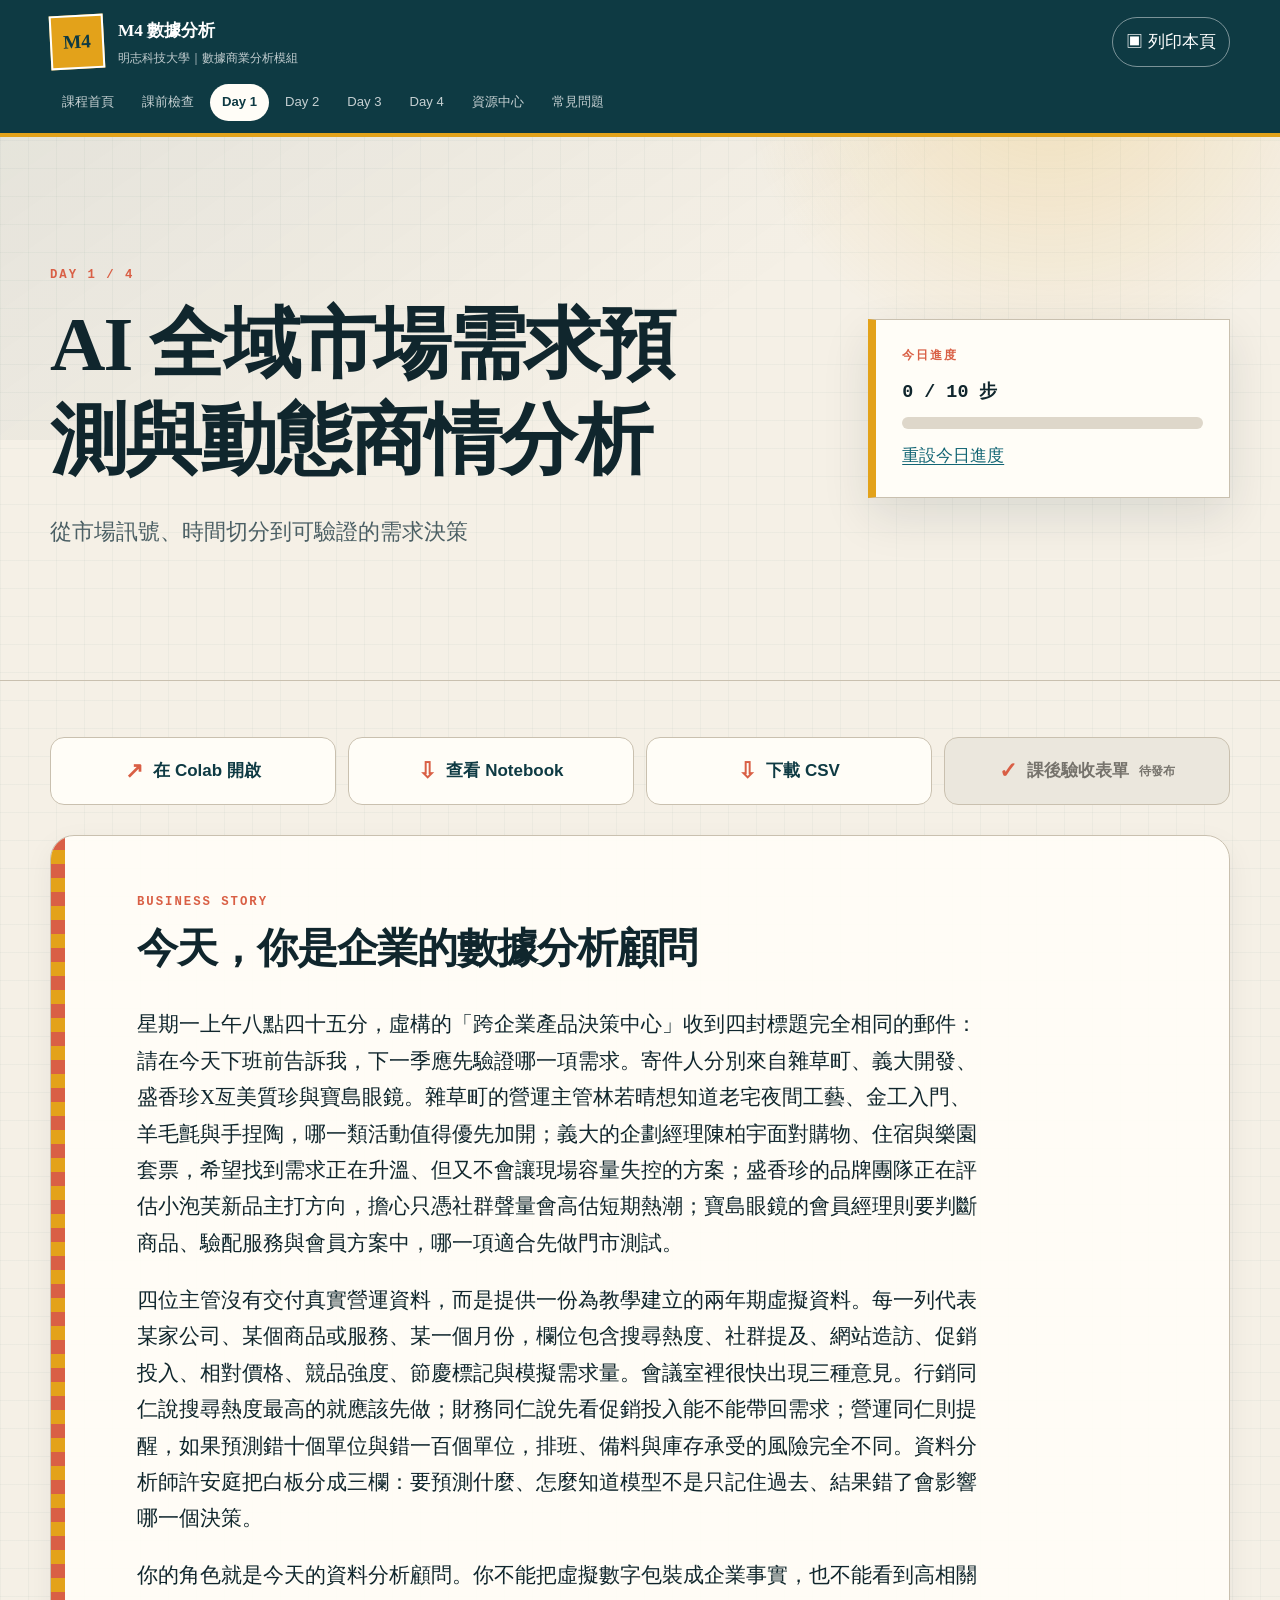
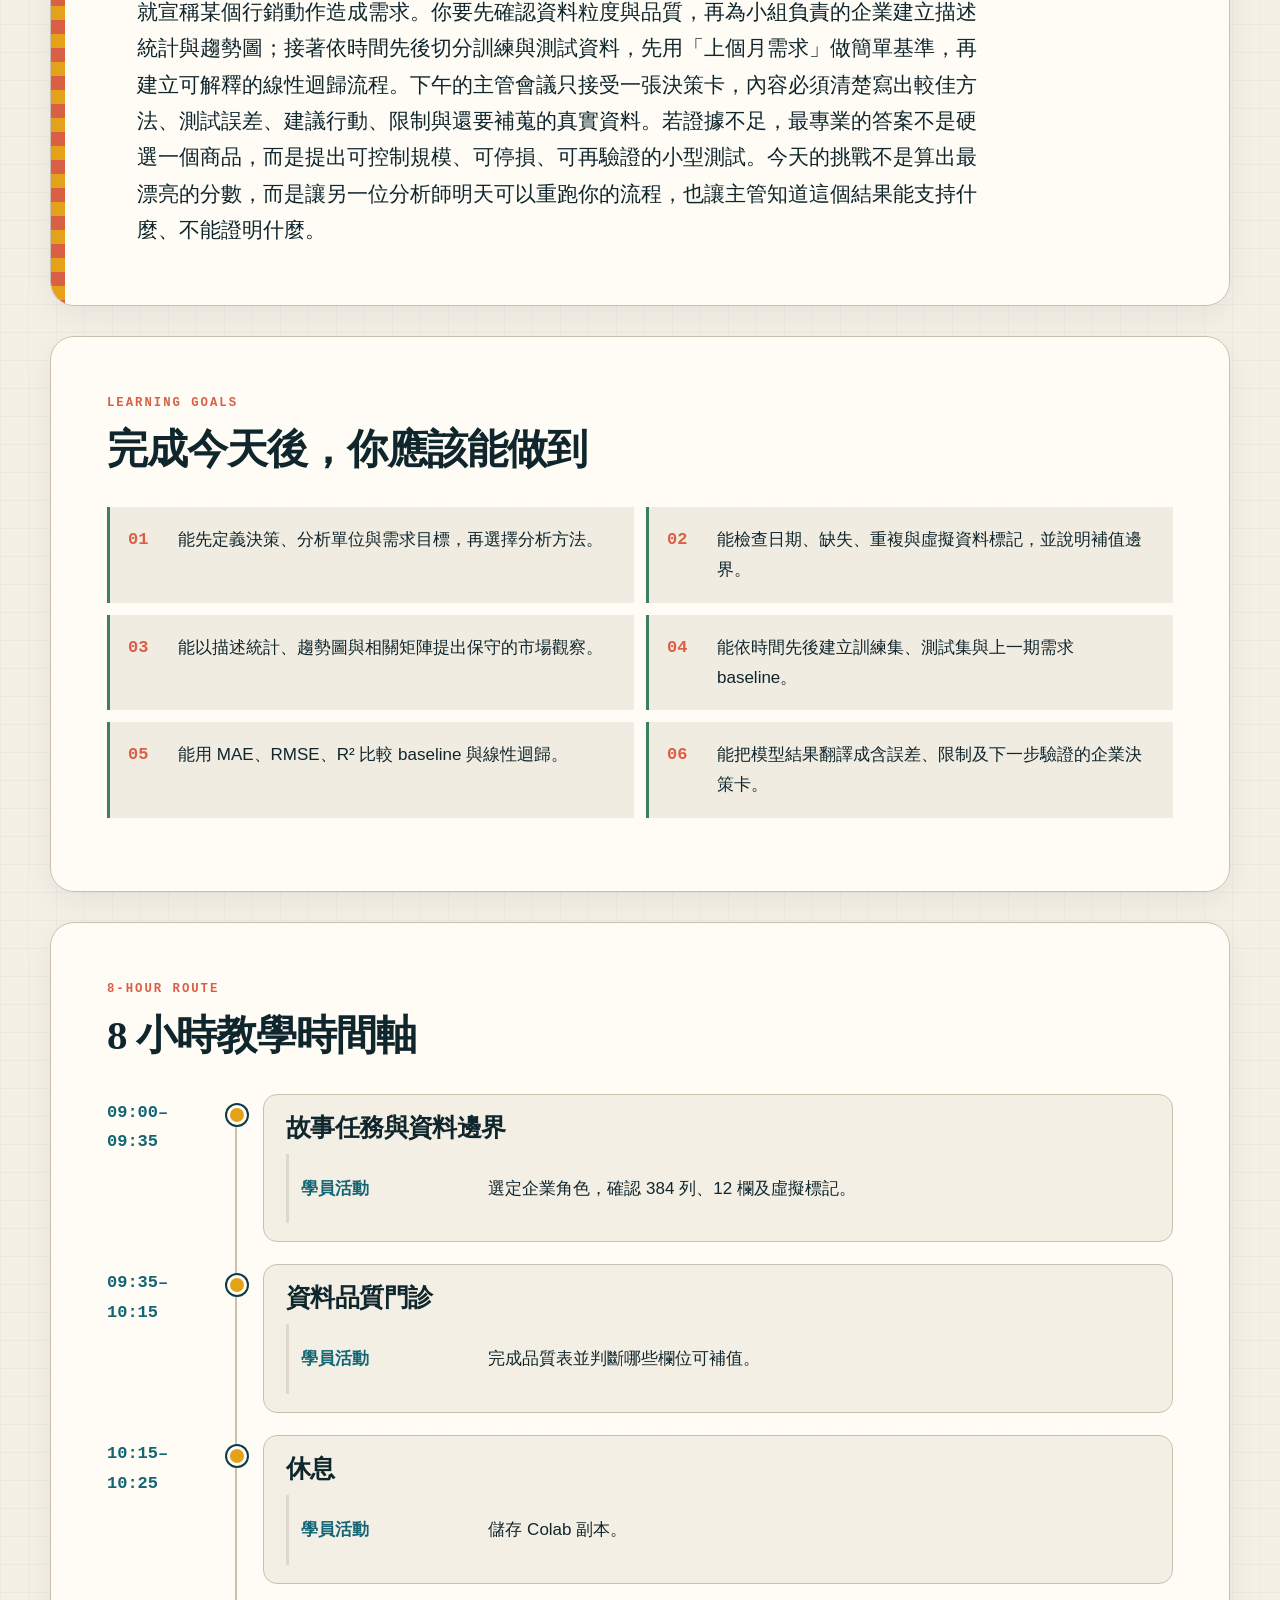
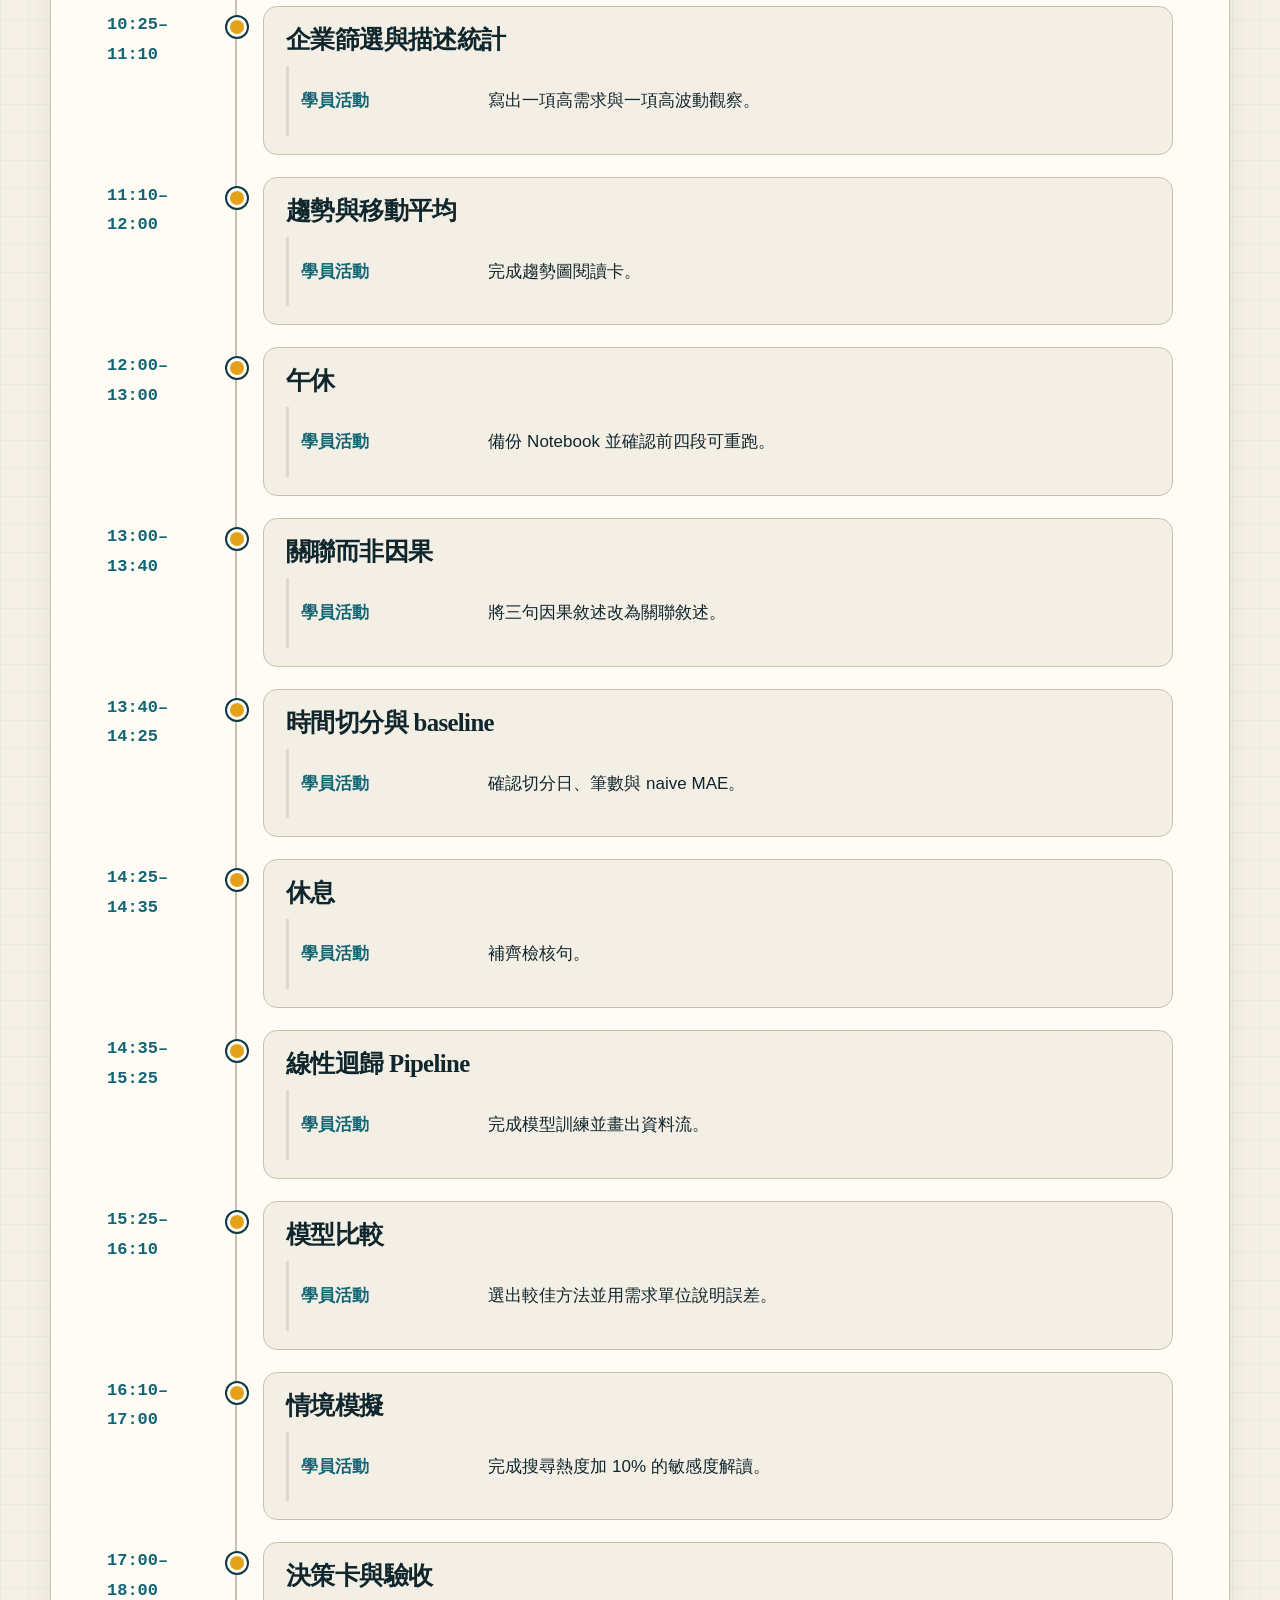
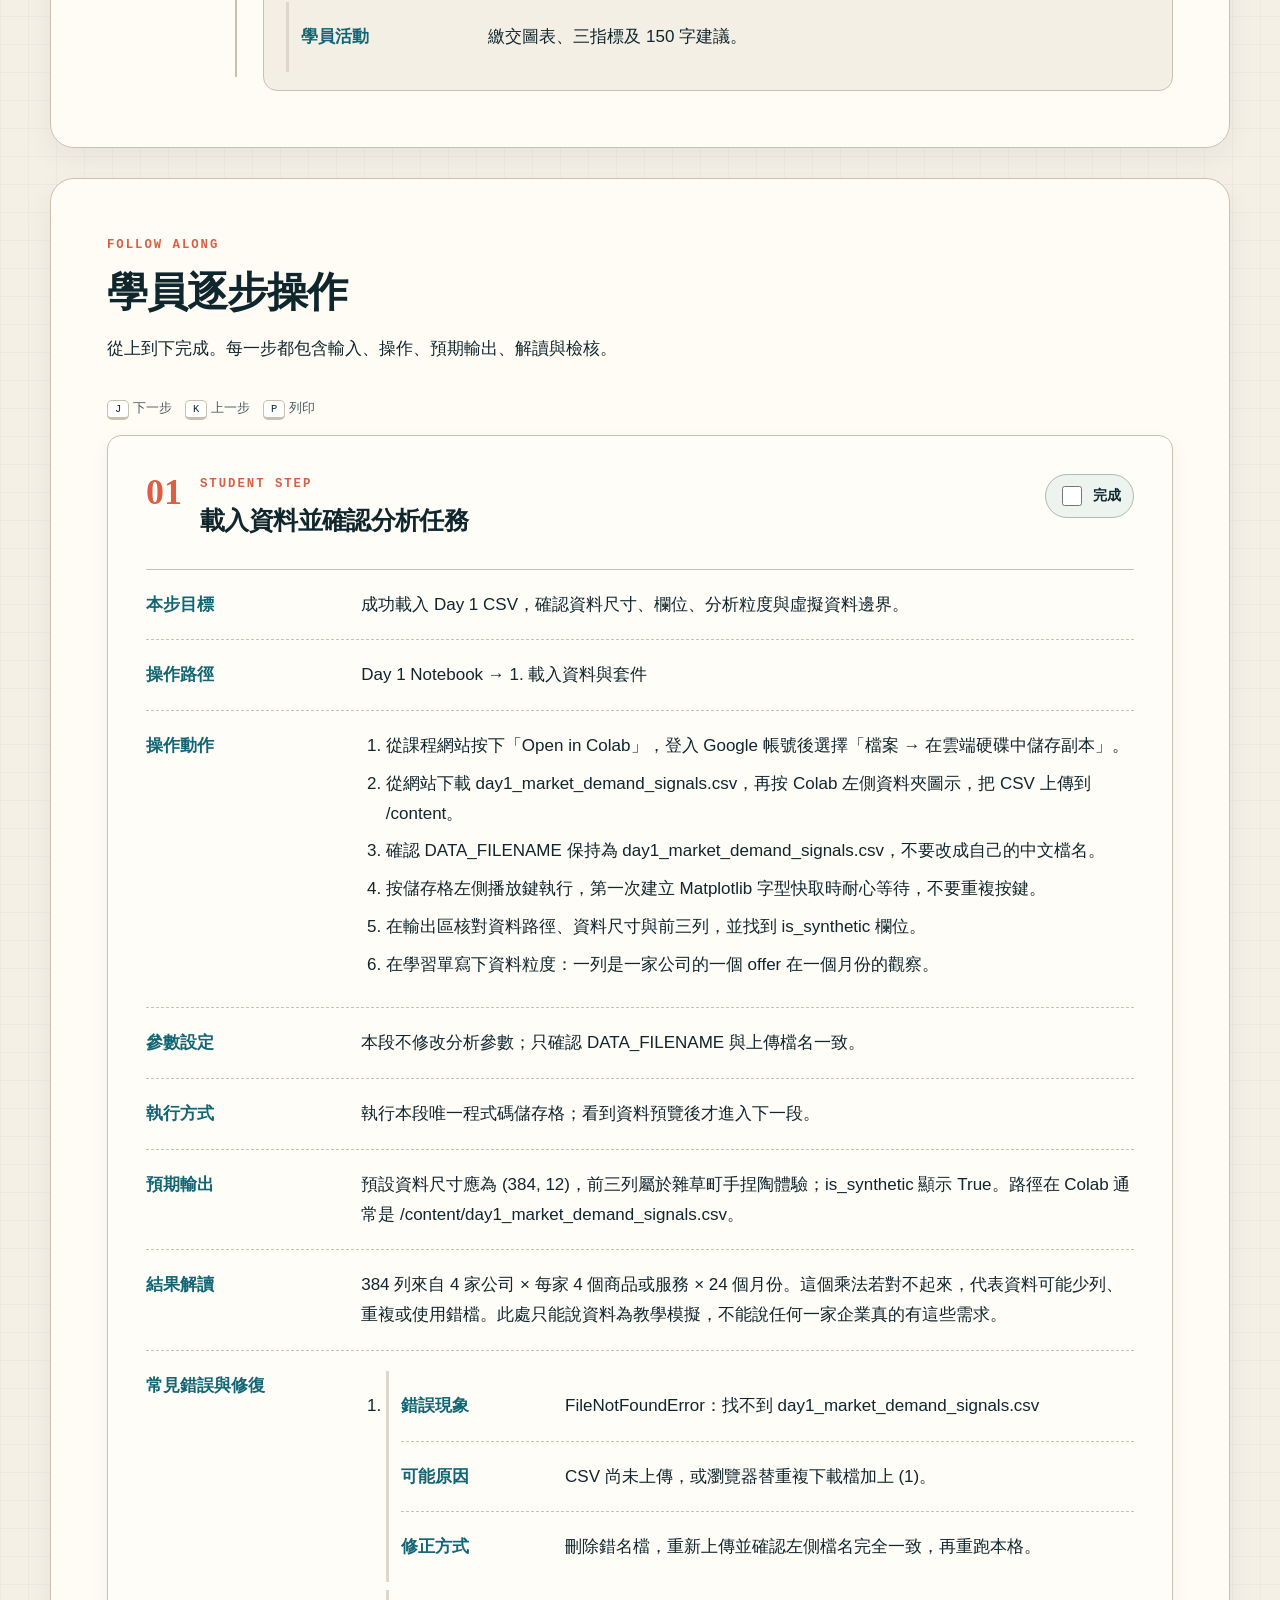
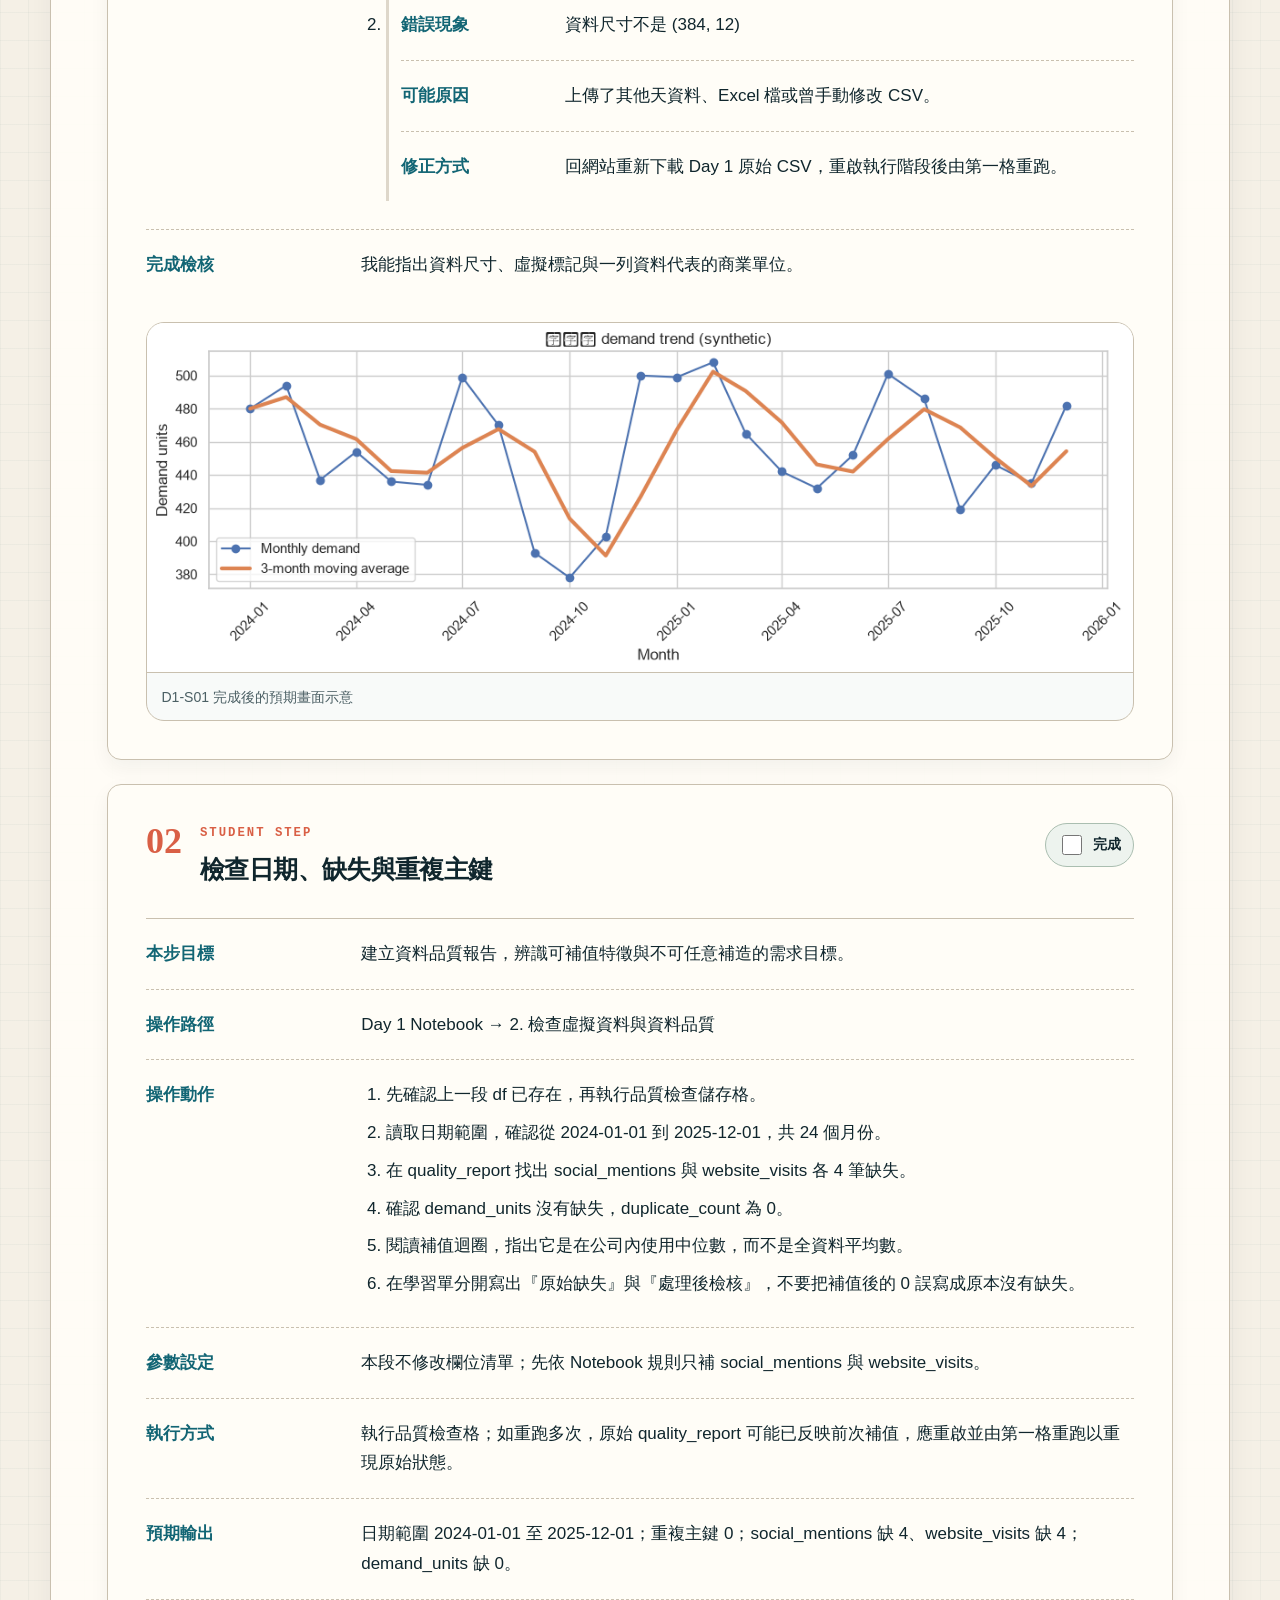
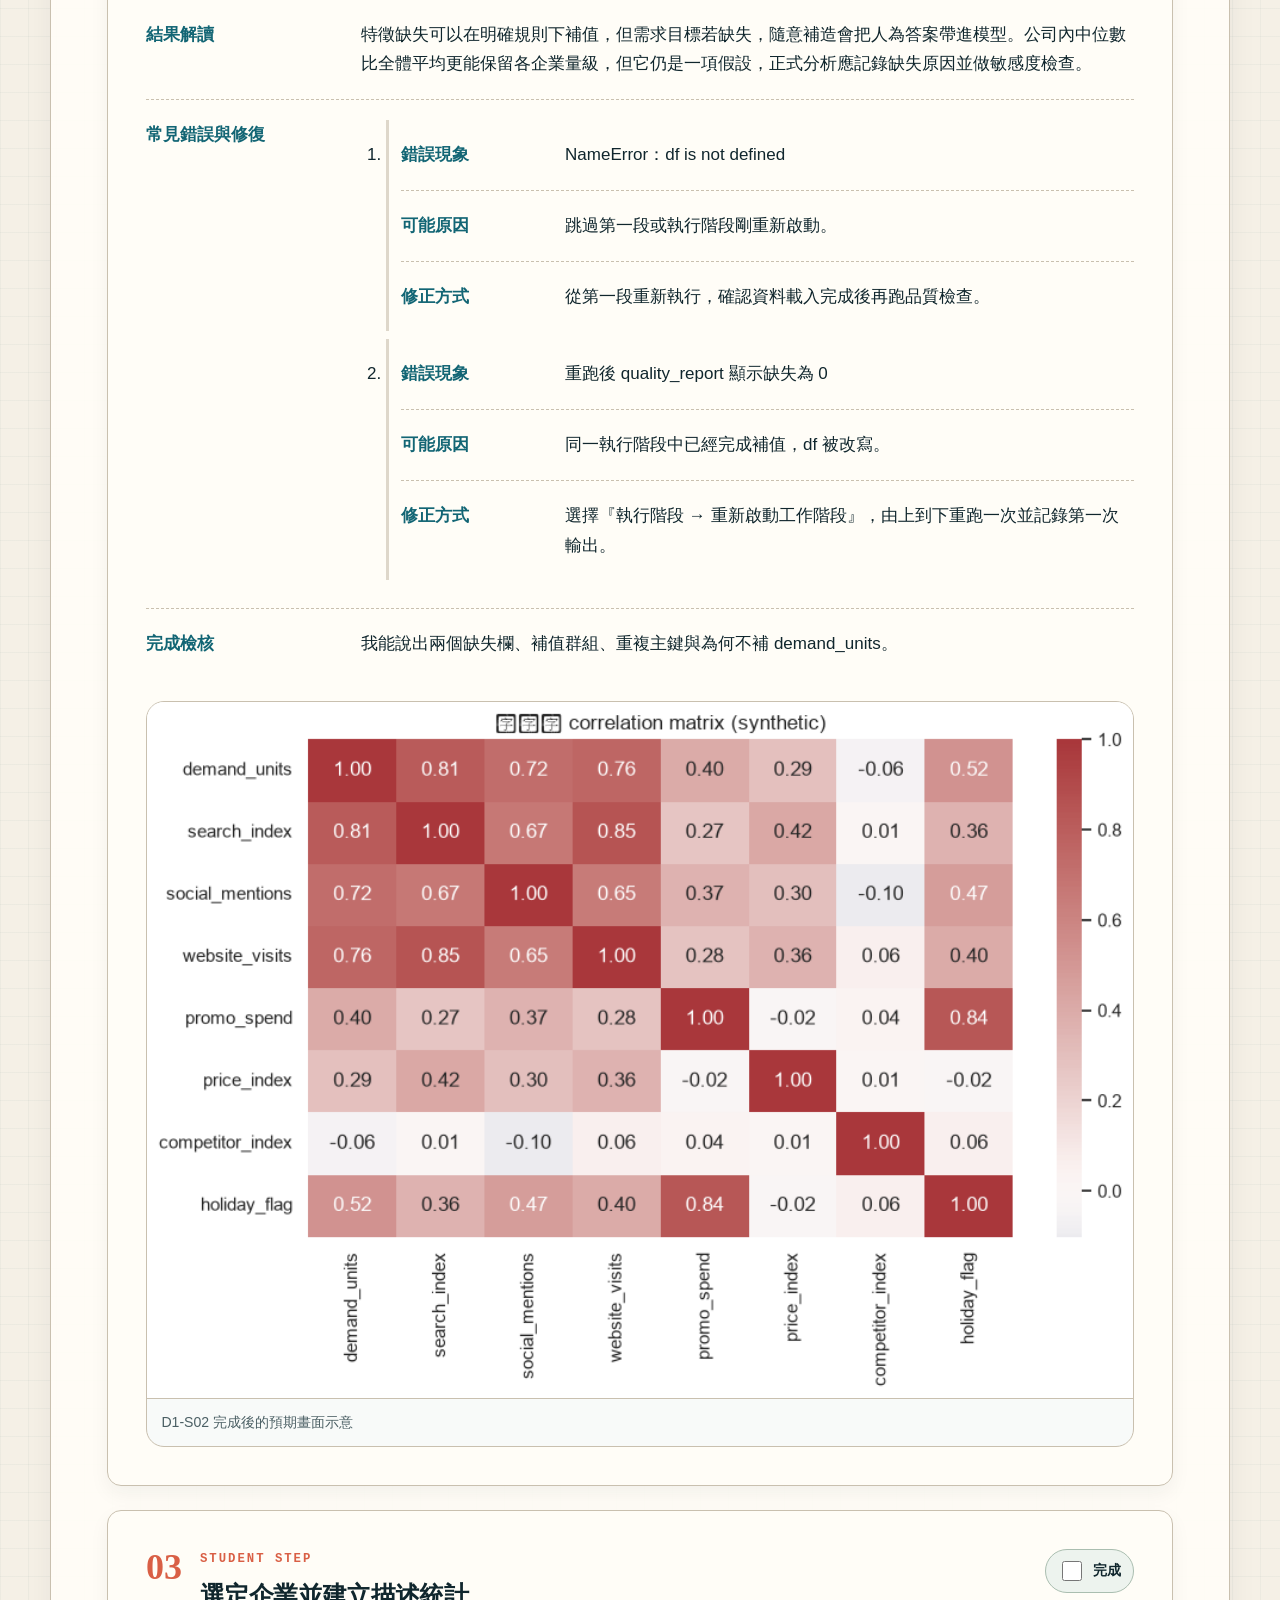
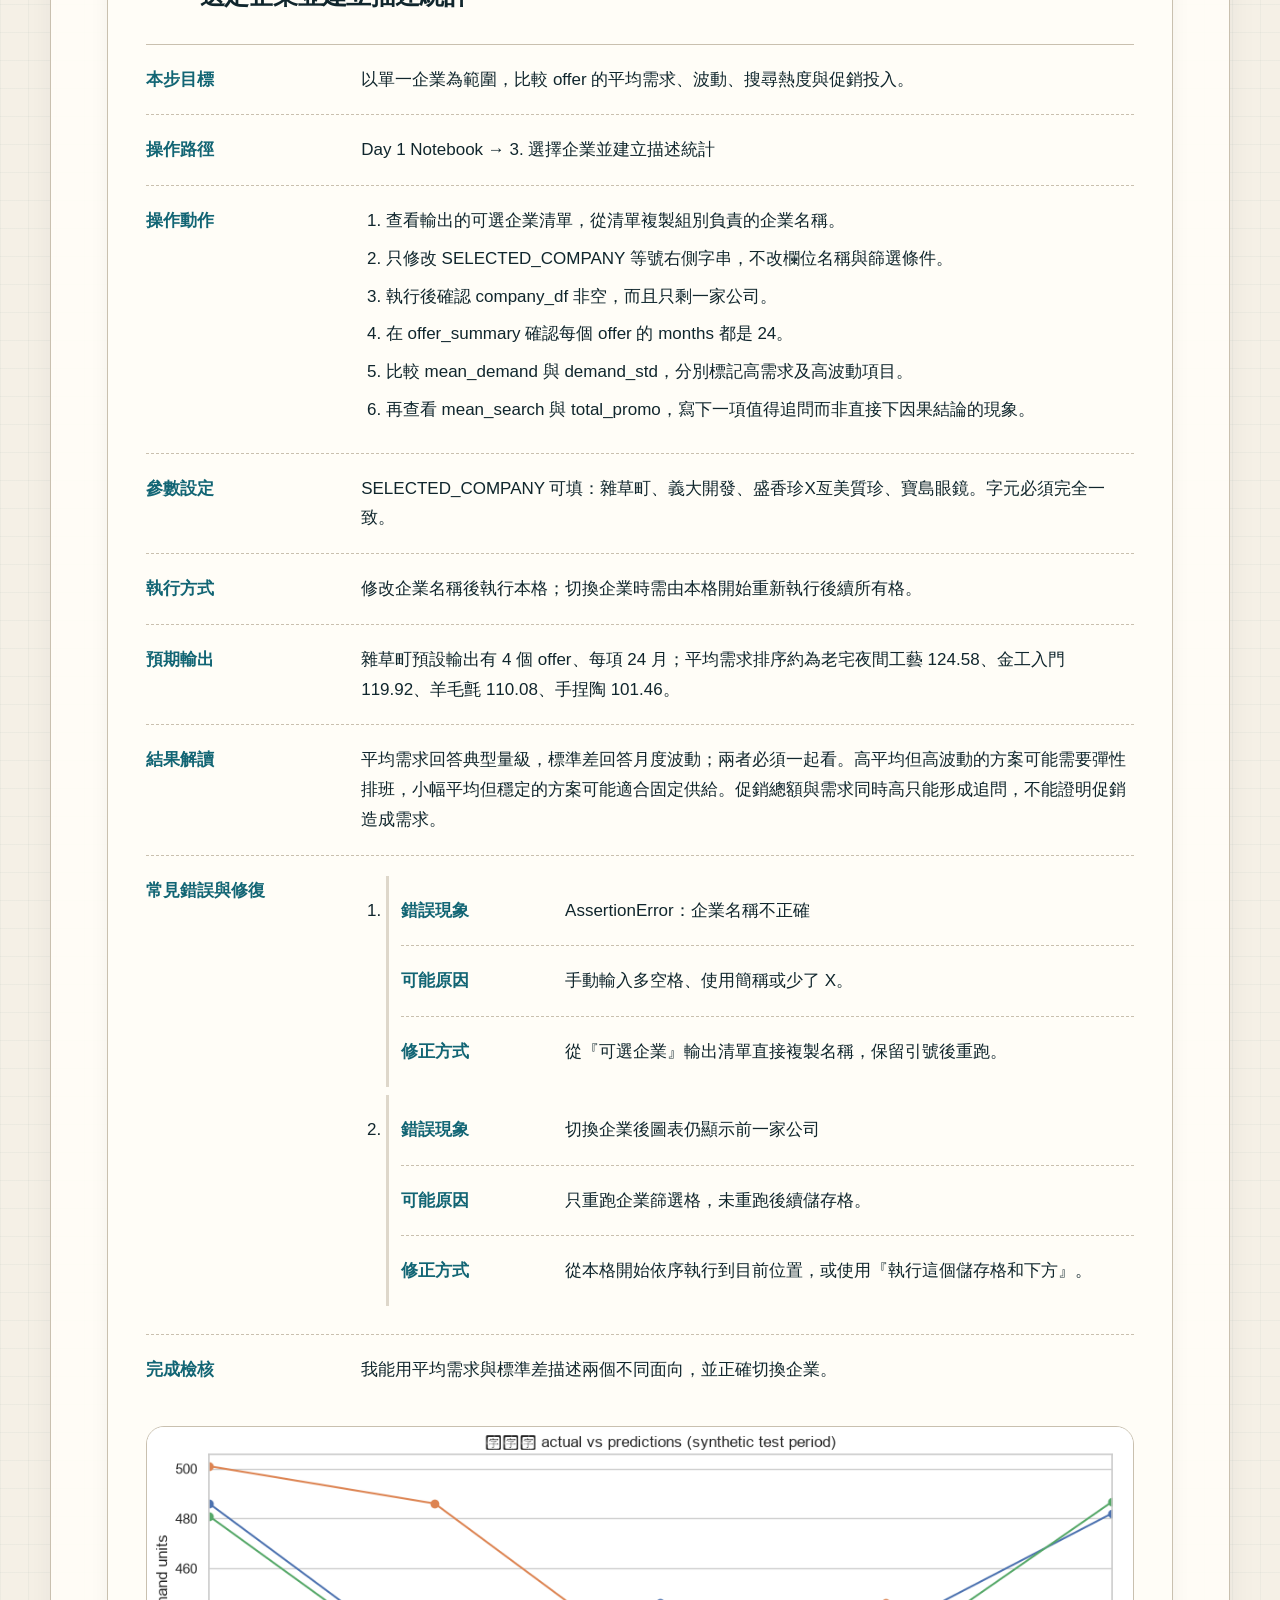
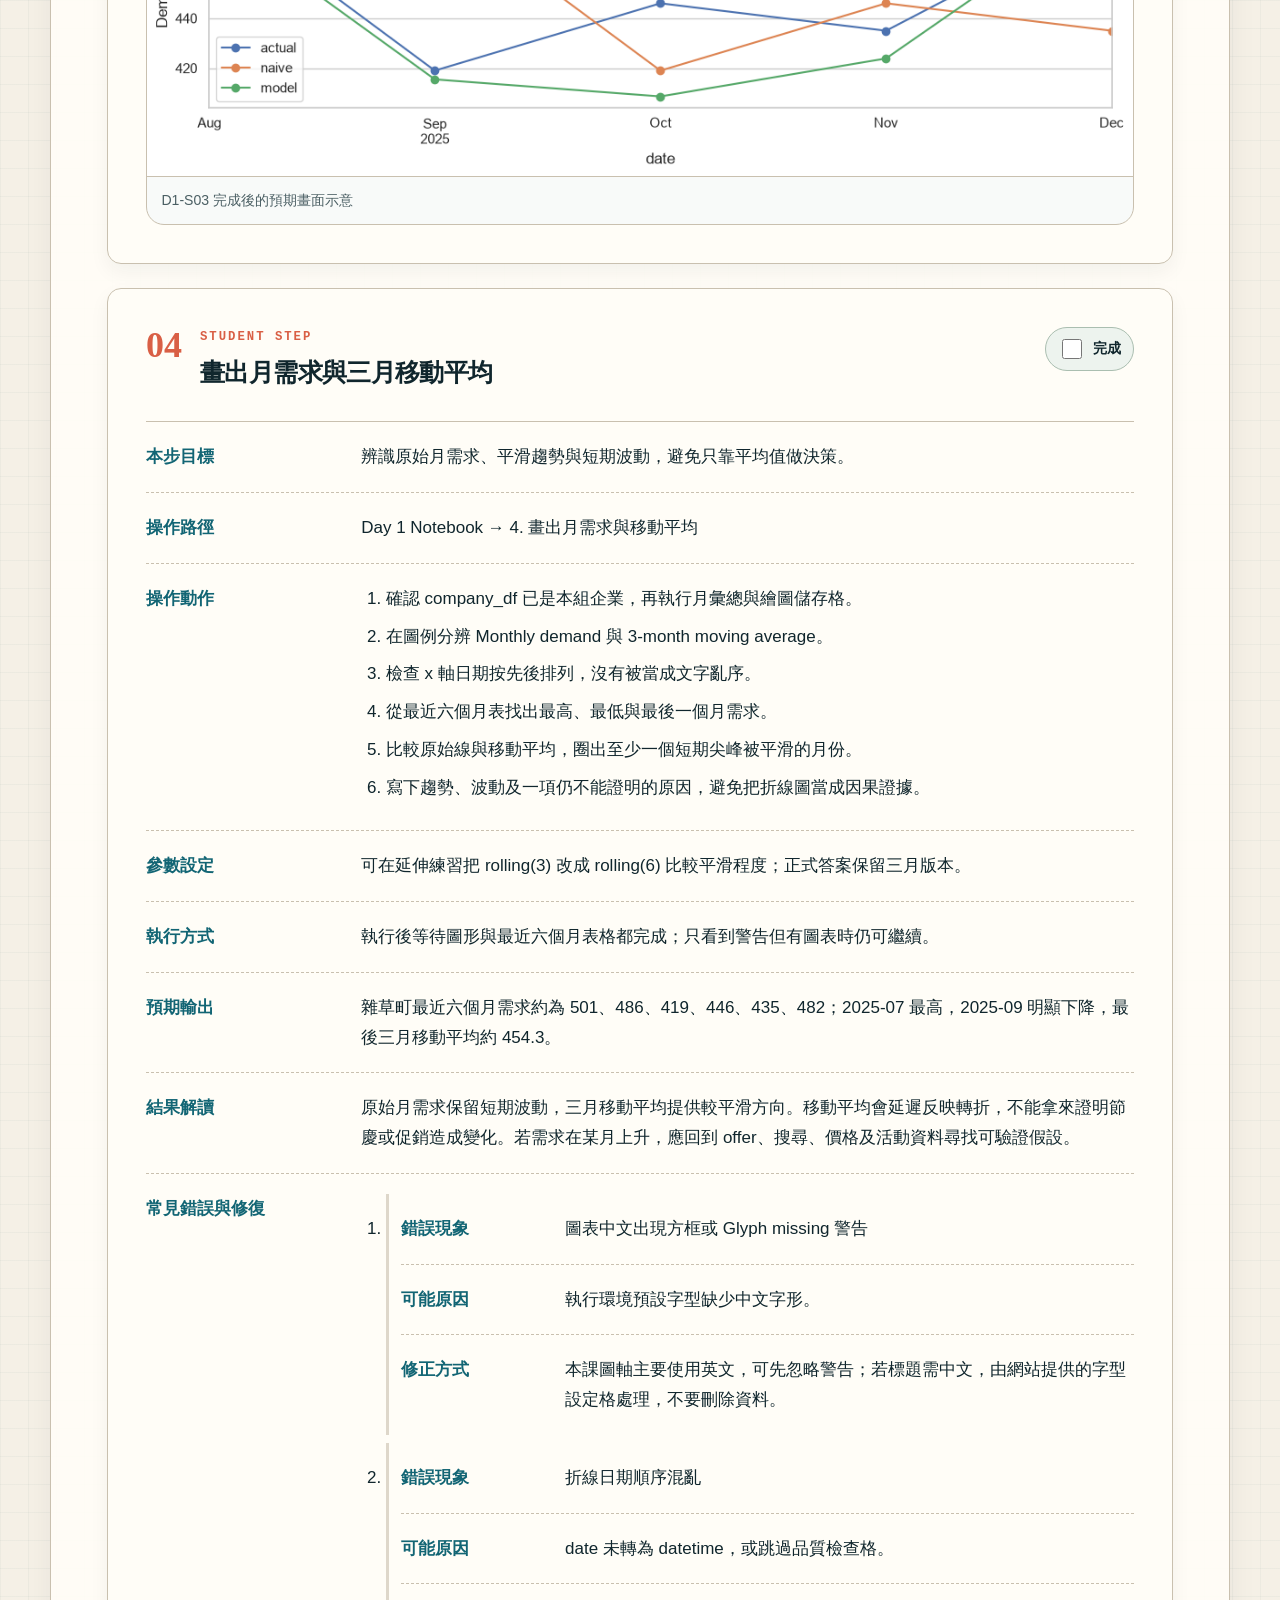
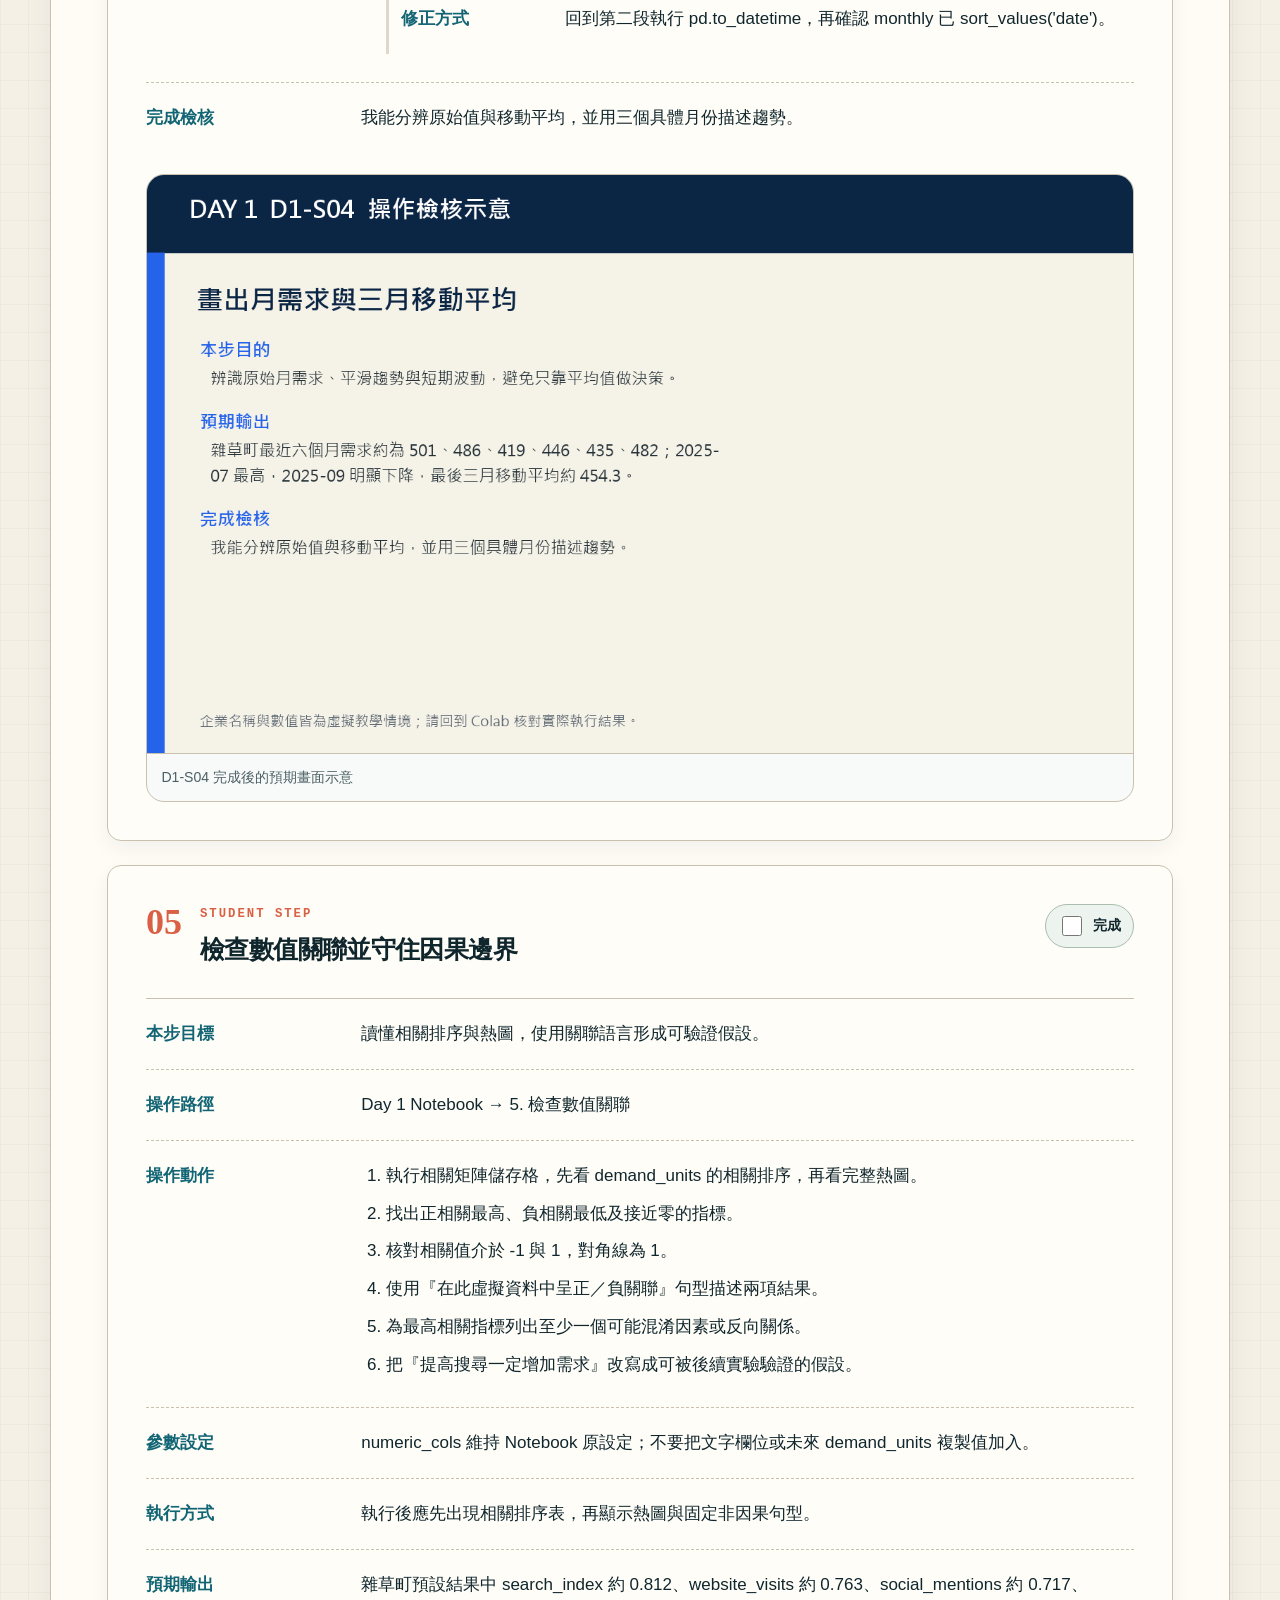
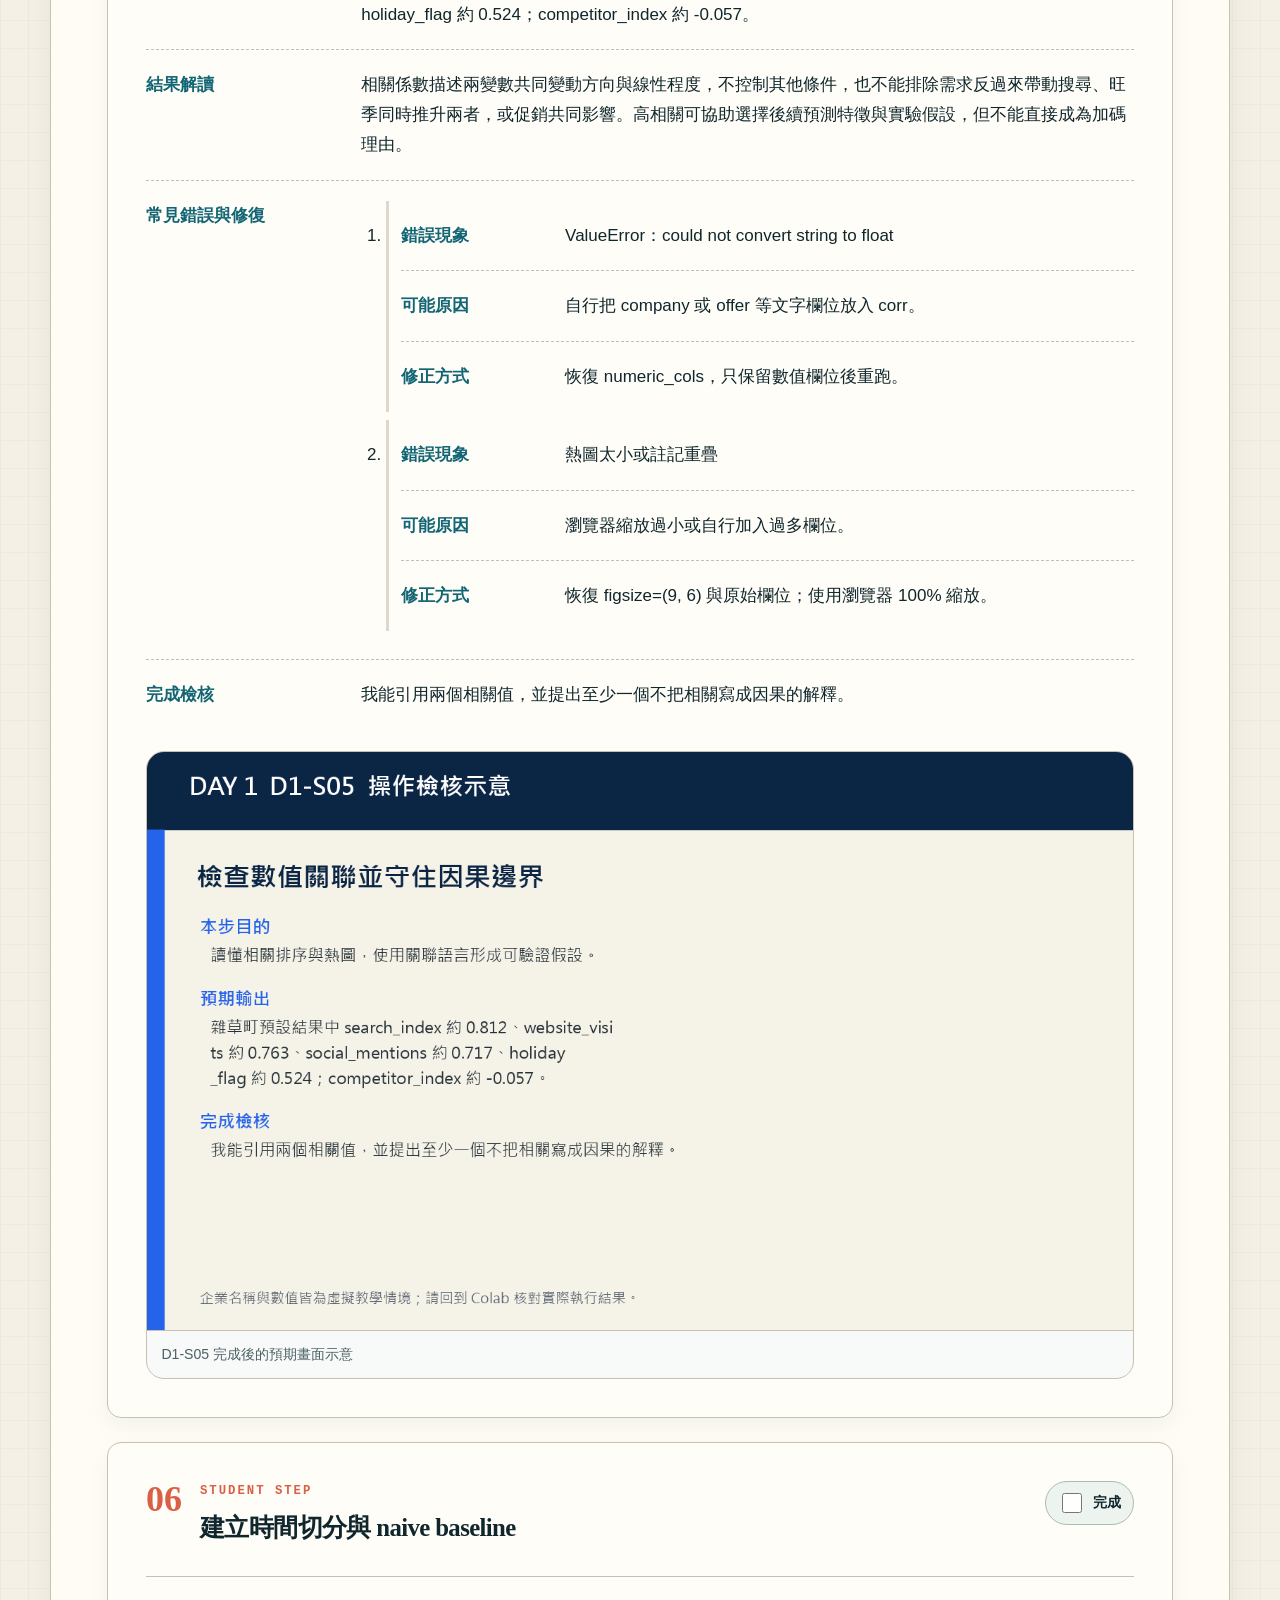
==== docs/day-1/index.html @ 609eea31 "Publish four-day student analytics course" ====
<!doctype html>
<html lang="zh-Hant" data-base-path="/mcut-m4-business-analytics-2026-student/">
<head>
  <meta charset="utf-8">
  <meta name="viewport" content="width=device-width, initial-scale=1">
  <meta name="color-scheme" content="light">
  <meta name="theme-color" content="#0e3a43">
  <meta name="course-progress-schema" content="v1">
  <title>Day 1｜AI 全域市場需求預測與動態商情分析｜M4 數據分析</title>
  <meta name="description" content="從市場訊號、時間切分到可驗證的需求決策">
  <link rel="canonical" href="https://johnnychao.github.io/mcut-m4-business-analytics-2026-student/day-1/index.html">
  <link rel="icon" href="data:image/svg+xml,%3Csvg xmlns='http://www.w3.org/2000/svg' viewBox='0 0 64 64'%3E%3Crect width='64' height='64' rx='10' fill='%230e3a43'/%3E%3Ctext x='32' y='41' text-anchor='middle' font-family='Georgia' font-size='28' font-weight='700' fill='%23e3a21a'%3EM4%3C/text%3E%3C/svg%3E">
  <link rel="stylesheet" href="../assets/site.css">
  <script src="../assets/app.js" defer></script>
</head>
<body data-page="day" data-day="1">
  <a class="skip-link" href="#main-content">跳到主要內容</a>
  <header class="site-header">
    <div class="brand-row shell">
      <a class="brand" href="../index.html" aria-label="回到課程首頁">
        <span class="brand-mark" aria-hidden="true">M4</span>
        <span><strong>M4 數據分析</strong><small>明志科技大學｜數據商業分析模組</small></span>
      </a>
      <button class="print-button" type="button" data-print><span aria-hidden="true">▣</span> 列印本頁</button>
    </div>
    <nav class="course-nav shell" aria-label="課程主要導覽"><a class="nav-link" href="../index.html">課程首頁</a><a class="nav-link" href="../preflight/index.html">課前檢查</a><a class="nav-link is-active" href="index.html" aria-current="page">Day 1</a><a class="nav-link" href="../day-2/index.html">Day 2</a><a class="nav-link" href="../day-3/index.html">Day 3</a><a class="nav-link" href="../day-4/index.html">Day 4</a><a class="nav-link" href="../resources/index.html">資源中心</a><a class="nav-link" href="../faq/index.html">常見問題</a></nav>
  </header>
  <main id="main-content" tabindex="-1">
<section class="day-hero">
  <div class="shell hero-grid">
    <div><p class="day-kicker">DAY 1 / 4</p><h1>AI 全域市場需求預測與動態商情分析</h1><p class="hero-subtitle">從市場訊號、時間切分到可驗證的需求決策</p></div>
    <aside class="progress-panel" aria-labelledby="progress-label-1">
      <p id="progress-label-1" class="eyebrow">今日進度</p>
      <p class="progress-copy" data-progress-summary data-day="1">0 / 10 步</p>
      <div class="progress-track" role="progressbar" aria-valuemin="0" aria-valuemax="10" aria-valuenow="0" data-progress-bar data-day="1"><span></span></div>
      <button class="text-button" type="button" data-reset-progress data-day="1">重設今日進度</button>
    </aside>
  </div>
</section>
<div class="shell page-stack">
  <div class="action-grid" aria-label="本日教學資源"><a class="action-button action-colab" href="https://colab.research.google.com/github/johnnychao/mcut-m4-business-analytics-2026-student/blob/main/docs/resources/notebooks/day-1-demand-analysis.ipynb" target="_blank" rel="noopener"><span aria-hidden="true">↗</span>在 Colab 開啟</a><a class="action-button action-notebook" href="https://github.com/johnnychao/mcut-m4-business-analytics-2026-student/blob/main/docs/resources/notebooks/day-1-demand-analysis.ipynb" target="_blank" rel="noopener"><span aria-hidden="true">⇩</span>查看 Notebook</a><a class="action-button action-csv" href="https://raw.githubusercontent.com/johnnychao/mcut-m4-business-analytics-2026-student/main/docs/resources/data/day-1-market-demand.csv" target="_blank" rel="noopener"><span aria-hidden="true">⇩</span>下載 CSV</a><span class="action-button is-disabled" aria-disabled="true"><span aria-hidden="true">✓</span>課後驗收表單<small>待發布</small></span></div>
  <section class="section-block story-block" aria-labelledby="story-title-1">
    <div class="section-heading"><p class="eyebrow">Business story</p><h2 id="story-title-1">今天，你是企業的數據分析顧問</h2></div>
    <div class="story-copy"><p>星期一上午八點四十五分，虛構的「跨企業產品決策中心」收到四封標題完全相同的郵件：請在今天下班前告訴我，下一季應先驗證哪一項需求。寄件人分別來自雜草町、義大開發、盛香珍X亙美質珍與寶島眼鏡。雜草町的營運主管林若晴想知道老宅夜間工藝、金工入門、羊毛氈與手捏陶，哪一類活動值得優先加開；義大的企劃經理陳柏宇面對購物、住宿與樂園套票，希望找到需求正在升溫、但又不會讓現場容量失控的方案；盛香珍的品牌團隊正在評估小泡芙新品主打方向，擔心只憑社群聲量會高估短期熱潮；寶島眼鏡的會員經理則要判斷商品、驗配服務與會員方案中，哪一項適合先做門市測試。</p><p>四位主管沒有交付真實營運資料，而是提供一份為教學建立的兩年期虛擬資料。每一列代表某家公司、某個商品或服務、某一個月份，欄位包含搜尋熱度、社群提及、網站造訪、促銷投入、相對價格、競品強度、節慶標記與模擬需求量。會議室裡很快出現三種意見。行銷同仁說搜尋熱度最高的就應該先做；財務同仁說先看促銷投入能不能帶回需求；營運同仁則提醒，如果預測錯十個單位與錯一百個單位，排班、備料與庫存承受的風險完全不同。資料分析師許安庭把白板分成三欄：要預測什麼、怎麼知道模型不是只記住過去、結果錯了會影響哪一個決策。</p><p>你的角色就是今天的資料分析顧問。你不能把虛擬數字包裝成企業事實，也不能看到高相關就宣稱某個行銷動作造成需求。你要先確認資料粒度與品質，再為小組負責的企業建立描述統計與趨勢圖；接著依時間先後切分訓練與測試資料，先用「上個月需求」做簡單基準，再建立可解釋的線性迴歸流程。下午的主管會議只接受一張決策卡，內容必須清楚寫出較佳方法、測試誤差、建議行動、限制與還要補蒐的真實資料。若證據不足，最專業的答案不是硬選一個商品，而是提出可控制規模、可停損、可再驗證的小型測試。今天的挑戰不是算出最漂亮的分數，而是讓另一位分析師明天可以重跑你的流程，也讓主管知道這個結果能支持什麼、不能證明什麼。</p></div>
  </section>
  <section class="section-block objectives-block" aria-labelledby="objectives-title-1">
    <div class="section-heading"><p class="eyebrow">Learning goals</p><h2 id="objectives-title-1">完成今天後，你應該能做到</h2></div>
    <ol class="objective-list"><li><p>能先定義決策、分析單位與需求目標，再選擇分析方法。</p></li><li><p>能檢查日期、缺失、重複與虛擬資料標記，並說明補值邊界。</p></li><li><p>能以描述統計、趨勢圖與相關矩陣提出保守的市場觀察。</p></li><li><p>能依時間先後建立訓練集、測試集與上一期需求 baseline。</p></li><li><p>能用 MAE、RMSE、R² 比較 baseline 與線性迴歸。</p></li><li><p>能把模型結果翻譯成含誤差、限制及下一步驗證的企業決策卡。</p></li></ol>
  </section>
  <section class="section-block" aria-labelledby="timeline-title-1">
    <div class="section-heading"><p class="eyebrow">8-hour route</p><h2 id="timeline-title-1">8 小時教學時間軸</h2></div>
    <ol class="timeline"><li class="timeline-item"><div class="timeline-time">09:00–09:35</div><div class="timeline-card"><h3>故事任務與資料邊界</h3><dl class="field-list nested"><div class="field-row"><dt>學員活動</dt><dd><p>選定企業角色，確認 384 列、12 欄及虛擬標記。</p></dd></div></dl></div></li><li class="timeline-item"><div class="timeline-time">09:35–10:15</div><div class="timeline-card"><h3>資料品質門診</h3><dl class="field-list nested"><div class="field-row"><dt>學員活動</dt><dd><p>完成品質表並判斷哪些欄位可補值。</p></dd></div></dl></div></li><li class="timeline-item"><div class="timeline-time">10:15–10:25</div><div class="timeline-card"><h3>休息</h3><dl class="field-list nested"><div class="field-row"><dt>學員活動</dt><dd><p>儲存 Colab 副本。</p></dd></div></dl></div></li><li class="timeline-item"><div class="timeline-time">10:25–11:10</div><div class="timeline-card"><h3>企業篩選與描述統計</h3><dl class="field-list nested"><div class="field-row"><dt>學員活動</dt><dd><p>寫出一項高需求與一項高波動觀察。</p></dd></div></dl></div></li><li class="timeline-item"><div class="timeline-time">11:10–12:00</div><div class="timeline-card"><h3>趨勢與移動平均</h3><dl class="field-list nested"><div class="field-row"><dt>學員活動</dt><dd><p>完成趨勢圖閱讀卡。</p></dd></div></dl></div></li><li class="timeline-item"><div class="timeline-time">12:00–13:00</div><div class="timeline-card"><h3>午休</h3><dl class="field-list nested"><div class="field-row"><dt>學員活動</dt><dd><p>備份 Notebook 並確認前四段可重跑。</p></dd></div></dl></div></li><li class="timeline-item"><div class="timeline-time">13:00–13:40</div><div class="timeline-card"><h3>關聯而非因果</h3><dl class="field-list nested"><div class="field-row"><dt>學員活動</dt><dd><p>將三句因果敘述改為關聯敘述。</p></dd></div></dl></div></li><li class="timeline-item"><div class="timeline-time">13:40–14:25</div><div class="timeline-card"><h3>時間切分與 baseline</h3><dl class="field-list nested"><div class="field-row"><dt>學員活動</dt><dd><p>確認切分日、筆數與 naive MAE。</p></dd></div></dl></div></li><li class="timeline-item"><div class="timeline-time">14:25–14:35</div><div class="timeline-card"><h3>休息</h3><dl class="field-list nested"><div class="field-row"><dt>學員活動</dt><dd><p>補齊檢核句。</p></dd></div></dl></div></li><li class="timeline-item"><div class="timeline-time">14:35–15:25</div><div class="timeline-card"><h3>線性迴歸 Pipeline</h3><dl class="field-list nested"><div class="field-row"><dt>學員活動</dt><dd><p>完成模型訓練並畫出資料流。</p></dd></div></dl></div></li><li class="timeline-item"><div class="timeline-time">15:25–16:10</div><div class="timeline-card"><h3>模型比較</h3><dl class="field-list nested"><div class="field-row"><dt>學員活動</dt><dd><p>選出較佳方法並用需求單位說明誤差。</p></dd></div></dl></div></li><li class="timeline-item"><div class="timeline-time">16:10–17:00</div><div class="timeline-card"><h3>情境模擬</h3><dl class="field-list nested"><div class="field-row"><dt>學員活動</dt><dd><p>完成搜尋熱度加 10% 的敏感度解讀。</p></dd></div></dl></div></li><li class="timeline-item"><div class="timeline-time">17:00–18:00</div><div class="timeline-card"><h3>決策卡與驗收</h3><dl class="field-list nested"><div class="field-row"><dt>學員活動</dt><dd><p>繳交圖表、三指標及 150 字建議。</p></dd></div></dl></div></li></ol>
  </section>
  <section class="section-block steps-section" aria-labelledby="steps-title-1">
    <div class="section-heading"><p class="eyebrow">Follow along</p><h2 id="steps-title-1">學員逐步操作</h2><p>從上到下完成。每一步都包含輸入、操作、預期輸出、解讀與檢核。</p></div>
    <div class="keyboard-hint" aria-label="鍵盤操作提示"><kbd>J</kbd> 下一步　<kbd>K</kbd> 上一步　<kbd>P</kbd> 列印</div>
    <div class="step-list">
<article class="step-card" id="D1-S01" tabindex="-1" data-step-card>
  <div class="step-heading">
    <span class="step-number" aria-hidden="true">01</span>
    <div><p class="eyebrow">Student step</p><h3>載入資料並確認分析任務</h3></div>
    <label class="progress-check"><input type="checkbox" data-progress-checkbox data-day="1" data-step="D1-S01"><span>完成</span></label>
  </div>
  <dl class="field-list"><div class="field-row"><dt>本步目標</dt><dd><p>成功載入 Day 1 CSV，確認資料尺寸、欄位、分析粒度與虛擬資料邊界。</p></dd></div><div class="field-row"><dt>操作路徑</dt><dd><p>Day 1 Notebook → 1. 載入資料與套件</p></dd></div><div class="field-row"><dt>操作動作</dt><dd><ol class="content-list"><li><p>從課程網站按下「Open in Colab」，登入 Google 帳號後選擇「檔案 → 在雲端硬碟中儲存副本」。</p></li><li><p>從網站下載 day1_market_demand_signals.csv，再按 Colab 左側資料夾圖示，把 CSV 上傳到 /content。</p></li><li><p>確認 DATA_FILENAME 保持為 day1_market_demand_signals.csv，不要改成自己的中文檔名。</p></li><li><p>按儲存格左側播放鍵執行，第一次建立 Matplotlib 字型快取時耐心等待，不要重複按鍵。</p></li><li><p>在輸出區核對資料路徑、資料尺寸與前三列，並找到 is_synthetic 欄位。</p></li><li><p>在學習單寫下資料粒度：一列是一家公司的一個 offer 在一個月份的觀察。</p></li></ol></dd></div><div class="field-row"><dt>參數設定</dt><dd><p>本段不修改分析參數；只確認 DATA_FILENAME 與上傳檔名一致。</p></dd></div><div class="field-row"><dt>執行方式</dt><dd><p>執行本段唯一程式碼儲存格；看到資料預覽後才進入下一段。</p></dd></div><div class="field-row"><dt>預期輸出</dt><dd><p>預設資料尺寸應為 (384, 12)，前三列屬於雜草町手捏陶體驗；is_synthetic 顯示 True。路徑在 Colab 通常是 /content/day1_market_demand_signals.csv。</p></dd></div><div class="field-row"><dt>結果解讀</dt><dd><p>384 列來自 4 家公司 × 每家 4 個商品或服務 × 24 個月份。這個乘法若對不起來，代表資料可能少列、重複或使用錯檔。此處只能說資料為教學模擬，不能說任何一家企業真的有這些需求。</p></dd></div><div class="field-row"><dt>常見錯誤與修復</dt><dd><ol class="content-list"><li><dl class="field-list nested"><div class="field-row"><dt>錯誤現象</dt><dd><p>FileNotFoundError：找不到 day1_market_demand_signals.csv</p></dd></div><div class="field-row"><dt>可能原因</dt><dd><p>CSV 尚未上傳，或瀏覽器替重複下載檔加上 (1)。</p></dd></div><div class="field-row"><dt>修正方式</dt><dd><p>刪除錯名檔，重新上傳並確認左側檔名完全一致，再重跑本格。</p></dd></div></dl></li><li><dl class="field-list nested"><div class="field-row"><dt>錯誤現象</dt><dd><p>資料尺寸不是 (384, 12)</p></dd></div><div class="field-row"><dt>可能原因</dt><dd><p>上傳了其他天資料、Excel 檔或曾手動修改 CSV。</p></dd></div><div class="field-row"><dt>修正方式</dt><dd><p>回網站重新下載 Day 1 原始 CSV，重啟執行階段後由第一格重跑。</p></dd></div></dl></li></ol></dd></div><div class="field-row"><dt>完成檢核</dt><dd><p>我能指出資料尺寸、虛擬標記與一列資料代表的商業單位。</p></dd></div></dl>
  <figure class="output-figure"><img loading="lazy" src="../assets/figures/day-1/figure-01.png" alt="Day 1 D1-S01 完成後的 Colab 輸出或操作檢核示意"><figcaption>D1-S01 完成後的預期畫面示意</figcaption></figure>
</article>

<article class="step-card" id="D1-S02" tabindex="-1" data-step-card>
  <div class="step-heading">
    <span class="step-number" aria-hidden="true">02</span>
    <div><p class="eyebrow">Student step</p><h3>檢查日期、缺失與重複主鍵</h3></div>
    <label class="progress-check"><input type="checkbox" data-progress-checkbox data-day="1" data-step="D1-S02"><span>完成</span></label>
  </div>
  <dl class="field-list"><div class="field-row"><dt>本步目標</dt><dd><p>建立資料品質報告，辨識可補值特徵與不可任意補造的需求目標。</p></dd></div><div class="field-row"><dt>操作路徑</dt><dd><p>Day 1 Notebook → 2. 檢查虛擬資料與資料品質</p></dd></div><div class="field-row"><dt>操作動作</dt><dd><ol class="content-list"><li><p>先確認上一段 df 已存在，再執行品質檢查儲存格。</p></li><li><p>讀取日期範圍，確認從 2024-01-01 到 2025-12-01，共 24 個月份。</p></li><li><p>在 quality_report 找出 social_mentions 與 website_visits 各 4 筆缺失。</p></li><li><p>確認 demand_units 沒有缺失，duplicate_count 為 0。</p></li><li><p>閱讀補值迴圈，指出它是在公司內使用中位數，而不是全資料平均數。</p></li><li><p>在學習單分開寫出『原始缺失』與『處理後檢核』，不要把補值後的 0 誤寫成原本沒有缺失。</p></li></ol></dd></div><div class="field-row"><dt>參數設定</dt><dd><p>本段不修改欄位清單；先依 Notebook 規則只補 social_mentions 與 website_visits。</p></dd></div><div class="field-row"><dt>執行方式</dt><dd><p>執行品質檢查格；如重跑多次，原始 quality_report 可能已反映前次補值，應重啟並由第一格重跑以重現原始狀態。</p></dd></div><div class="field-row"><dt>預期輸出</dt><dd><p>日期範圍 2024-01-01 至 2025-12-01；重複主鍵 0；social_mentions 缺 4、website_visits 缺 4；demand_units 缺 0。</p></dd></div><div class="field-row"><dt>結果解讀</dt><dd><p>特徵缺失可以在明確規則下補值，但需求目標若缺失，隨意補造會把人為答案帶進模型。公司內中位數比全體平均更能保留各企業量級，但它仍是一項假設，正式分析應記錄缺失原因並做敏感度檢查。</p></dd></div><div class="field-row"><dt>常見錯誤與修復</dt><dd><ol class="content-list"><li><dl class="field-list nested"><div class="field-row"><dt>錯誤現象</dt><dd><p>NameError：df is not defined</p></dd></div><div class="field-row"><dt>可能原因</dt><dd><p>跳過第一段或執行階段剛重新啟動。</p></dd></div><div class="field-row"><dt>修正方式</dt><dd><p>從第一段重新執行，確認資料載入完成後再跑品質檢查。</p></dd></div></dl></li><li><dl class="field-list nested"><div class="field-row"><dt>錯誤現象</dt><dd><p>重跑後 quality_report 顯示缺失為 0</p></dd></div><div class="field-row"><dt>可能原因</dt><dd><p>同一執行階段中已經完成補值，df 被改寫。</p></dd></div><div class="field-row"><dt>修正方式</dt><dd><p>選擇『執行階段 → 重新啟動工作階段』，由上到下重跑一次並記錄第一次輸出。</p></dd></div></dl></li></ol></dd></div><div class="field-row"><dt>完成檢核</dt><dd><p>我能說出兩個缺失欄、補值群組、重複主鍵與為何不補 demand_units。</p></dd></div></dl>
  <figure class="output-figure"><img loading="lazy" src="../assets/figures/day-1/figure-02.png" alt="Day 1 D1-S02 完成後的 Colab 輸出或操作檢核示意"><figcaption>D1-S02 完成後的預期畫面示意</figcaption></figure>
</article>

<article class="step-card" id="D1-S03" tabindex="-1" data-step-card>
  <div class="step-heading">
    <span class="step-number" aria-hidden="true">03</span>
    <div><p class="eyebrow">Student step</p><h3>選定企業並建立描述統計</h3></div>
    <label class="progress-check"><input type="checkbox" data-progress-checkbox data-day="1" data-step="D1-S03"><span>完成</span></label>
  </div>
  <dl class="field-list"><div class="field-row"><dt>本步目標</dt><dd><p>以單一企業為範圍，比較 offer 的平均需求、波動、搜尋熱度與促銷投入。</p></dd></div><div class="field-row"><dt>操作路徑</dt><dd><p>Day 1 Notebook → 3. 選擇企業並建立描述統計</p></dd></div><div class="field-row"><dt>操作動作</dt><dd><ol class="content-list"><li><p>查看輸出的可選企業清單，從清單複製組別負責的企業名稱。</p></li><li><p>只修改 SELECTED_COMPANY 等號右側字串，不改欄位名稱與篩選條件。</p></li><li><p>執行後確認 company_df 非空，而且只剩一家公司。</p></li><li><p>在 offer_summary 確認每個 offer 的 months 都是 24。</p></li><li><p>比較 mean_demand 與 demand_std，分別標記高需求及高波動項目。</p></li><li><p>再查看 mean_search 與 total_promo，寫下一項值得追問而非直接下因果結論的現象。</p></li></ol></dd></div><div class="field-row"><dt>參數設定</dt><dd><p>SELECTED_COMPANY 可填：雜草町、義大開發、盛香珍X亙美質珍、寶島眼鏡。字元必須完全一致。</p></dd></div><div class="field-row"><dt>執行方式</dt><dd><p>修改企業名稱後執行本格；切換企業時需由本格開始重新執行後續所有格。</p></dd></div><div class="field-row"><dt>預期輸出</dt><dd><p>雜草町預設輸出有 4 個 offer、每項 24 月；平均需求排序約為老宅夜間工藝 124.58、金工入門 119.92、羊毛氈 110.08、手捏陶 101.46。</p></dd></div><div class="field-row"><dt>結果解讀</dt><dd><p>平均需求回答典型量級，標準差回答月度波動；兩者必須一起看。高平均但高波動的方案可能需要彈性排班，小幅平均但穩定的方案可能適合固定供給。促銷總額與需求同時高只能形成追問，不能證明促銷造成需求。</p></dd></div><div class="field-row"><dt>常見錯誤與修復</dt><dd><ol class="content-list"><li><dl class="field-list nested"><div class="field-row"><dt>錯誤現象</dt><dd><p>AssertionError：企業名稱不正確</p></dd></div><div class="field-row"><dt>可能原因</dt><dd><p>手動輸入多空格、使用簡稱或少了 X。</p></dd></div><div class="field-row"><dt>修正方式</dt><dd><p>從『可選企業』輸出清單直接複製名稱，保留引號後重跑。</p></dd></div></dl></li><li><dl class="field-list nested"><div class="field-row"><dt>錯誤現象</dt><dd><p>切換企業後圖表仍顯示前一家公司</p></dd></div><div class="field-row"><dt>可能原因</dt><dd><p>只重跑企業篩選格，未重跑後續儲存格。</p></dd></div><div class="field-row"><dt>修正方式</dt><dd><p>從本格開始依序執行到目前位置，或使用『執行這個儲存格和下方』。</p></dd></div></dl></li></ol></dd></div><div class="field-row"><dt>完成檢核</dt><dd><p>我能用平均需求與標準差描述兩個不同面向，並正確切換企業。</p></dd></div></dl>
  <figure class="output-figure"><img loading="lazy" src="../assets/figures/day-1/figure-03.png" alt="Day 1 D1-S03 完成後的 Colab 輸出或操作檢核示意"><figcaption>D1-S03 完成後的預期畫面示意</figcaption></figure>
</article>

<article class="step-card" id="D1-S04" tabindex="-1" data-step-card>
  <div class="step-heading">
    <span class="step-number" aria-hidden="true">04</span>
    <div><p class="eyebrow">Student step</p><h3>畫出月需求與三月移動平均</h3></div>
    <label class="progress-check"><input type="checkbox" data-progress-checkbox data-day="1" data-step="D1-S04"><span>完成</span></label>
  </div>
  <dl class="field-list"><div class="field-row"><dt>本步目標</dt><dd><p>辨識原始月需求、平滑趨勢與短期波動，避免只靠平均值做決策。</p></dd></div><div class="field-row"><dt>操作路徑</dt><dd><p>Day 1 Notebook → 4. 畫出月需求與移動平均</p></dd></div><div class="field-row"><dt>操作動作</dt><dd><ol class="content-list"><li><p>確認 company_df 已是本組企業，再執行月彙總與繪圖儲存格。</p></li><li><p>在圖例分辨 Monthly demand 與 3-month moving average。</p></li><li><p>檢查 x 軸日期按先後排列，沒有被當成文字亂序。</p></li><li><p>從最近六個月表找出最高、最低與最後一個月需求。</p></li><li><p>比較原始線與移動平均，圈出至少一個短期尖峰被平滑的月份。</p></li><li><p>寫下趨勢、波動及一項仍不能證明的原因，避免把折線圖當成因果證據。</p></li></ol></dd></div><div class="field-row"><dt>參數設定</dt><dd><p>可在延伸練習把 rolling(3) 改成 rolling(6) 比較平滑程度；正式答案保留三月版本。</p></dd></div><div class="field-row"><dt>執行方式</dt><dd><p>執行後等待圖形與最近六個月表格都完成；只看到警告但有圖表時仍可繼續。</p></dd></div><div class="field-row"><dt>預期輸出</dt><dd><p>雜草町最近六個月需求約為 501、486、419、446、435、482；2025-07 最高，2025-09 明顯下降，最後三月移動平均約 454.3。</p></dd></div><div class="field-row"><dt>結果解讀</dt><dd><p>原始月需求保留短期波動，三月移動平均提供較平滑方向。移動平均會延遲反映轉折，不能拿來證明節慶或促銷造成變化。若需求在某月上升，應回到 offer、搜尋、價格及活動資料尋找可驗證假設。</p></dd></div><div class="field-row"><dt>常見錯誤與修復</dt><dd><ol class="content-list"><li><dl class="field-list nested"><div class="field-row"><dt>錯誤現象</dt><dd><p>圖表中文出現方框或 Glyph missing 警告</p></dd></div><div class="field-row"><dt>可能原因</dt><dd><p>執行環境預設字型缺少中文字形。</p></dd></div><div class="field-row"><dt>修正方式</dt><dd><p>本課圖軸主要使用英文，可先忽略警告；若標題需中文，由網站提供的字型設定格處理，不要刪除資料。</p></dd></div></dl></li><li><dl class="field-list nested"><div class="field-row"><dt>錯誤現象</dt><dd><p>折線日期順序混亂</p></dd></div><div class="field-row"><dt>可能原因</dt><dd><p>date 未轉為 datetime，或跳過品質檢查格。</p></dd></div><div class="field-row"><dt>修正方式</dt><dd><p>回到第二段執行 pd.to_datetime，再確認 monthly 已 sort_values(&#x27;date&#x27;)。</p></dd></div></dl></li></ol></dd></div><div class="field-row"><dt>完成檢核</dt><dd><p>我能分辨原始值與移動平均，並用三個具體月份描述趨勢。</p></dd></div></dl>
  <figure class="output-figure"><img loading="lazy" src="../assets/figures/day-1/figure-04.png" alt="Day 1 D1-S04 完成後的 Colab 輸出或操作檢核示意"><figcaption>D1-S04 完成後的預期畫面示意</figcaption></figure>
</article>

<article class="step-card" id="D1-S05" tabindex="-1" data-step-card>
  <div class="step-heading">
    <span class="step-number" aria-hidden="true">05</span>
    <div><p class="eyebrow">Student step</p><h3>檢查數值關聯並守住因果邊界</h3></div>
    <label class="progress-check"><input type="checkbox" data-progress-checkbox data-day="1" data-step="D1-S05"><span>完成</span></label>
  </div>
  <dl class="field-list"><div class="field-row"><dt>本步目標</dt><dd><p>讀懂相關排序與熱圖，使用關聯語言形成可驗證假設。</p></dd></div><div class="field-row"><dt>操作路徑</dt><dd><p>Day 1 Notebook → 5. 檢查數值關聯</p></dd></div><div class="field-row"><dt>操作動作</dt><dd><ol class="content-list"><li><p>執行相關矩陣儲存格，先看 demand_units 的相關排序，再看完整熱圖。</p></li><li><p>找出正相關最高、負相關最低及接近零的指標。</p></li><li><p>核對相關值介於 -1 與 1，對角線為 1。</p></li><li><p>使用『在此虛擬資料中呈正／負關聯』句型描述兩項結果。</p></li><li><p>為最高相關指標列出至少一個可能混淆因素或反向關係。</p></li><li><p>把『提高搜尋一定增加需求』改寫成可被後續實驗驗證的假設。</p></li></ol></dd></div><div class="field-row"><dt>參數設定</dt><dd><p>numeric_cols 維持 Notebook 原設定；不要把文字欄位或未來 demand_units 複製值加入。</p></dd></div><div class="field-row"><dt>執行方式</dt><dd><p>執行後應先出現相關排序表，再顯示熱圖與固定非因果句型。</p></dd></div><div class="field-row"><dt>預期輸出</dt><dd><p>雜草町預設結果中 search_index 約 0.812、website_visits 約 0.763、social_mentions 約 0.717、holiday_flag 約 0.524；competitor_index 約 -0.057。</p></dd></div><div class="field-row"><dt>結果解讀</dt><dd><p>相關係數描述兩變數共同變動方向與線性程度，不控制其他條件，也不能排除需求反過來帶動搜尋、旺季同時推升兩者，或促銷共同影響。高相關可協助選擇後續預測特徵與實驗假設，但不能直接成為加碼理由。</p></dd></div><div class="field-row"><dt>常見錯誤與修復</dt><dd><ol class="content-list"><li><dl class="field-list nested"><div class="field-row"><dt>錯誤現象</dt><dd><p>ValueError：could not convert string to float</p></dd></div><div class="field-row"><dt>可能原因</dt><dd><p>自行把 company 或 offer 等文字欄位放入 corr。</p></dd></div><div class="field-row"><dt>修正方式</dt><dd><p>恢復 numeric_cols，只保留數值欄位後重跑。</p></dd></div></dl></li><li><dl class="field-list nested"><div class="field-row"><dt>錯誤現象</dt><dd><p>熱圖太小或註記重疊</p></dd></div><div class="field-row"><dt>可能原因</dt><dd><p>瀏覽器縮放過小或自行加入過多欄位。</p></dd></div><div class="field-row"><dt>修正方式</dt><dd><p>恢復 figsize=(9, 6) 與原始欄位；使用瀏覽器 100% 縮放。</p></dd></div></dl></li></ol></dd></div><div class="field-row"><dt>完成檢核</dt><dd><p>我能引用兩個相關值，並提出至少一個不把相關寫成因果的解釋。</p></dd></div></dl>
  <figure class="output-figure"><img loading="lazy" src="../assets/figures/day-1/figure-05.png" alt="Day 1 D1-S05 完成後的 Colab 輸出或操作檢核示意"><figcaption>D1-S05 完成後的預期畫面示意</figcaption></figure>
</article>

<article class="step-card" id="D1-S06" tabindex="-1" data-step-card>
  <div class="step-heading">
    <span class="step-number" aria-hidden="true">06</span>
    <div><p class="eyebrow">Student step</p><h3>建立時間切分與 naive baseline</h3></div>
    <label class="progress-check"><input type="checkbox" data-progress-checkbox data-day="1" data-step="D1-S06"><span>完成</span></label>
  </div>
  <dl class="field-list"><div class="field-row"><dt>本步目標</dt><dd><p>依日期切分較早與較晚資料，建立同 offer 上月需求 baseline。</p></dd></div><div class="field-row"><dt>操作路徑</dt><dd><p>Day 1 Notebook → 6. 建立時間切分與簡單基準</p></dd></div><div class="field-row"><dt>操作動作</dt><dd><ol class="content-list"><li><p>執行前確認 model_df 依 date、offer 排序。</p></li><li><p>閱讀 groupby(&#x27;offer&#x27;).shift(1)，說明每個 offer 使用自己的上一月需求。</p></li><li><p>檢查 cutoff_date 由 24 個月份的 80% 位置產生。</p></li><li><p>執行後記錄切分日期、訓練筆數、測試筆數與 naive MAE。</p></li><li><p>確認 train_df 最大日期早於 test_df 最小日期，沒有隨機打散。</p></li><li><p>用需求單位解釋 MAE，而不是把它誤寫成百分比。</p></li></ol></dd></div><div class="field-row"><dt>參數設定</dt><dd><p>本課固定使用 80% 時間位置切分；不要改成 train_test_split 隨機切分。</p></dd></div><div class="field-row"><dt>執行方式</dt><dd><p>執行本格後保留 cutoff_date、train_df、test_df，供後續模型共用。</p></dd></div><div class="field-row"><dt>預期輸出</dt><dd><p>雜草町預設切分日為 2025-08-01；訓練 76 列、測試 20 列；Naive baseline MAE 約 10.35 需求單位。</p></dd></div><div class="field-row"><dt>結果解讀</dt><dd><p>baseline 的問題是：如果只用同一 offer 上月需求，平均會錯多少。MAE 10.35 表示測試期每列預測與實際需求平均相差約 10.35 單位。後續模型必須在同一測試資料上優於這個簡單方法，複雜度才有價值。</p></dd></div><div class="field-row"><dt>常見錯誤與修復</dt><dd><ol class="content-list"><li><dl class="field-list nested"><div class="field-row"><dt>錯誤現象</dt><dd><p>測試資料出現 naive_prediction 缺失</p></dd></div><div class="field-row"><dt>可能原因</dt><dd><p>每個 offer 第一個月份沒有上一月值，或排序／分組錯誤。</p></dd></div><div class="field-row"><dt>修正方式</dt><dd><p>確認先按 date、offer 排序並以 offer 分組 shift；測試集再 dropna。</p></dd></div></dl></li><li><dl class="field-list nested"><div class="field-row"><dt>錯誤現象</dt><dd><p>切分日期或筆數與預期差很多</p></dd></div><div class="field-row"><dt>可能原因</dt><dd><p>前面篩選企業失敗、日期未轉型或自行刪除資料。</p></dd></div><div class="field-row"><dt>修正方式</dt><dd><p>檢查 company_df 只有一家企業且 96 列，再由日期轉型段依序重跑。</p></dd></div></dl></li></ol></dd></div><div class="field-row"><dt>完成檢核</dt><dd><p>我能畫出訓練與測試時間線，並用一句話解釋 10.35 需求單位。</p></dd></div></dl>
  
</article>

<article class="step-card" id="D1-S07" tabindex="-1" data-step-card>
  <div class="step-heading">
    <span class="step-number" aria-hidden="true">07</span>
    <div><p class="eyebrow">Student step</p><h3>建立可重現的線性迴歸 Pipeline</h3></div>
    <label class="progress-check"><input type="checkbox" data-progress-checkbox data-day="1" data-step="D1-S07"><span>完成</span></label>
  </div>
  <dl class="field-list"><div class="field-row"><dt>本步目標</dt><dd><p>理解數值補值、標準化、類別編碼與模型 fit 的資料邊界。</p></dd></div><div class="field-row"><dt>操作路徑</dt><dd><p>Day 1 Notebook → 7. 建立可解釋的線性迴歸 baseline</p></dd></div><div class="field-row"><dt>操作動作</dt><dd><ol class="content-list"><li><p>閱讀 numeric_features 與 categorical_features，確認 demand_units 不在特徵中。</p></li><li><p>在紙上畫出數值欄經 SimpleImputer、StandardScaler，offer 經 OneHotEncoder 的兩條路徑。</p></li><li><p>確認 ColumnTransformer 與 LinearRegression 被包在同一個 Pipeline。</p></li><li><p>檢查 X_train、y_train、X_test、y_test 都從先前時間切分取得。</p></li><li><p>執行 model.fit(X_train, y_train)，等待顯示模型完成訓練。</p></li><li><p>確認預測只套用 X_test，且負預測以零作教學邊界處理。</p></li></ol></dd></div><div class="field-row"><dt>參數設定</dt><dd><p>本段不增刪特徵；延伸實驗須另存副本，避免把未來需求或測試答案加入特徵。</p></dd></div><div class="field-row"><dt>執行方式</dt><dd><p>執行本格一次；若修改 SELECTED_COMPANY，必須從企業篩選到本格全部重跑。</p></dd></div><div class="field-row"><dt>預期輸出</dt><dd><p>輸出『模型已完成訓練。』；test_df 新增 model_prediction，筆數維持 20，預測值皆不小於 0。</p></dd></div><div class="field-row"><dt>結果解讀</dt><dd><p>Pipeline 的價值是讓補值、標準化、類別編碼只在訓練資料 fit，再以相同規則 transform 測試資料，降低資料洩漏與人工步驟遺漏。線性迴歸是可解釋 baseline，不代表真實關係一定線性或係數具有因果意義。</p></dd></div><div class="field-row"><dt>常見錯誤與修復</dt><dd><ol class="content-list"><li><dl class="field-list nested"><div class="field-row"><dt>錯誤現象</dt><dd><p>KeyError：某個 feature 欄位不存在</p></dd></div><div class="field-row"><dt>可能原因</dt><dd><p>前面改了欄位名或使用錯誤 CSV。</p></dd></div><div class="field-row"><dt>修正方式</dt><dd><p>比對 Day 1 的 12 欄，恢復原始 numeric_features 後由第一段重跑。</p></dd></div></dl></li><li><dl class="field-list nested"><div class="field-row"><dt>錯誤現象</dt><dd><p>Found input variables with inconsistent numbers of samples</p></dd></div><div class="field-row"><dt>可能原因</dt><dd><p>X 與 y 來自不同篩選或手動刪列。</p></dd></div><div class="field-row"><dt>修正方式</dt><dd><p>不要手動改 train_df/test_df；重新執行時間切分並從同一 DataFrame 建立 X、y。</p></dd></div></dl></li></ol></dd></div><div class="field-row"><dt>完成檢核</dt><dd><p>我能畫出 Pipeline 資料流，並指出只有訓練資料可以 fit 前處理。</p></dd></div></dl>
  
</article>

<article class="step-card" id="D1-S08" tabindex="-1" data-step-card>
  <div class="step-heading">
    <span class="step-number" aria-hidden="true">08</span>
    <div><p class="eyebrow">Student step</p><h3>比較 baseline 與線性迴歸</h3></div>
    <label class="progress-check"><input type="checkbox" data-progress-checkbox data-day="1" data-step="D1-S08"><span>完成</span></label>
  </div>
  <dl class="field-list"><div class="field-row"><dt>本步目標</dt><dd><p>正確解讀 MAE、RMSE、R² 與實際值－預測值圖，選出較佳方法。</p></dd></div><div class="field-row"><dt>操作路徑</dt><dd><p>Day 1 Notebook → 8. 比較模型與 baseline</p></dd></div><div class="field-row"><dt>操作動作</dt><dd><ol class="content-list"><li><p>執行 metrics 儲存格，確認兩個方法使用同一個 y_test。</p></li><li><p>記錄 Naive 與 Linear regression 的 MAE、RMSE、R²。</p></li><li><p>先以 MAE 判斷平均誤差，再看 RMSE 是否顯示較大的偶發錯誤。</p></li><li><p>解讀 R² 時允許負值，不得把 R² 當準確率。</p></li><li><p>查看實際、naive、model 三條月線，找出偏差最大月份。</p></li><li><p>用『方法＋指標＋單位＋決策』四元素寫出模型選擇句。</p></li></ol></dd></div><div class="field-row"><dt>參數設定</dt><dd><p>本段不更換測試集或指標；所有模型必須在相同 test_df 比較。</p></dd></div><div class="field-row"><dt>執行方式</dt><dd><p>執行後先看兩列表格，再看月彙總折線圖；保留圖供實作題使用。</p></dd></div><div class="field-row"><dt>預期輸出</dt><dd><p>雜草町預設：Naive MAE 10.350、RMSE 13.782、R² -0.013；Linear regression MAE 6.320、RMSE 7.712、R² 0.683。</p></dd></div><div class="field-row"><dt>結果解讀</dt><dd><p>線性迴歸在三個指標都優於 naive：平均誤差約少 4.03 需求單位，較大錯誤也較小，測試期 R² 約 0.683。但只有五個測試月份且資料為虛擬，結果支持教學情境中的較佳 baseline，不等於正式預測承諾。</p></dd></div><div class="field-row"><dt>常見錯誤與修復</dt><dd><ol class="content-list"><li><dl class="field-list nested"><div class="field-row"><dt>錯誤現象</dt><dd><p>R² 顯示負值而以為程式錯誤</p></dd></div><div class="field-row"><dt>可能原因</dt><dd><p>模型在測試集可能比使用測試平均值還差，負值是合法結果。</p></dd></div><div class="field-row"><dt>修正方式</dt><dd><p>同時檢查 MAE、RMSE 與預測圖；不要手動把負值改成零。</p></dd></div></dl></li><li><dl class="field-list nested"><div class="field-row"><dt>錯誤現象</dt><dd><p>兩個方法筆數不同或 metrics 報長度錯誤</p></dd></div><div class="field-row"><dt>可能原因</dt><dd><p>自行刪除 test_df 列或 naive 缺失未在切分段處理。</p></dd></div><div class="field-row"><dt>修正方式</dt><dd><p>重新執行時間切分，確保兩個預測都與同一 y_test 對齊。</p></dd></div></dl></li></ol></dd></div><div class="field-row"><dt>完成檢核</dt><dd><p>我能用三個指標與原單位說明哪個方法較佳，也能說出一項評估限制。</p></dd></div></dl>
  
</article>

<article class="step-card" id="D1-S09" tabindex="-1" data-step-card>
  <div class="step-heading">
    <span class="step-number" aria-hidden="true">09</span>
    <div><p class="eyebrow">Student step</p><h3>執行透明的市場訊號情境模擬</h3></div>
    <label class="progress-check"><input type="checkbox" data-progress-checkbox data-day="1" data-step="D1-S09"><span>完成</span></label>
  </div>
  <dl class="field-list"><div class="field-row"><dt>本步目標</dt><dd><p>只改變搜尋熱度一項假設，區分模型敏感度、預測與因果效果。</p></dd></div><div class="field-row"><dt>操作路徑</dt><dd><p>Day 1 Notebook → 9. 進行透明的市場訊號情境模擬</p></dd></div><div class="field-row"><dt>操作動作</dt><dd><ol class="content-list"><li><p>執行前確認 latest 每個 offer 只保留最新一月一列。</p></li><li><p>閱讀 base_pred，確認它使用未修改的最新資料。</p></li><li><p>確認 scenario 只把 search_index 乘以 1.10，並以 100 為上限。</p></li><li><p>執行後比較每個 offer 的 base_prediction、情境預測與 prediction_change。</p></li><li><p>確認 warning 欄仍是『虛擬關聯情境；不是因果效果』。</p></li><li><p>用敏感度語言寫結論，並提出能驗證搜尋增量效果的下一步。</p></li></ol></dd></div><div class="field-row"><dt>參數設定</dt><dd><p>預設情境為 search_index +10%；延伸可改成 +5% 或 -10%，但一次只改一項假設並保留上限。</p></dd></div><div class="field-row"><dt>執行方式</dt><dd><p>執行本格產生四列 scenario_result；若切換企業，須先重跑企業篩選至模型訓練。</p></dd></div><div class="field-row"><dt>預期輸出</dt><dd><p>雜草町預設 prediction_change 約：羊毛氈 1.91、手捏陶 1.65、金工 2.40、老宅夜間工藝 2.54 需求單位。</p></dd></div><div class="field-row"><dt>結果解讀</dt><dd><p>結果表示線性模型對搜尋指數增加 10% 的條件敏感度，不表示實際操作能讓搜尋上升，也不表示搜尋上升會造成同幅需求。情境分析的價值是透明呈現假設與模型反應，供小規模測試、風險討論與資料蒐集排序使用。</p></dd></div><div class="field-row"><dt>常見錯誤與修復</dt><dd><ol class="content-list"><li><dl class="field-list nested"><div class="field-row"><dt>錯誤現象</dt><dd><p>NameError：model is not defined</p></dd></div><div class="field-row"><dt>可能原因</dt><dd><p>跳過線性迴歸訓練，或執行階段已重啟。</p></dd></div><div class="field-row"><dt>修正方式</dt><dd><p>從企業篩選、時間切分到模型訓練依序重跑，再執行情境。</p></dd></div></dl></li><li><dl class="field-list nested"><div class="field-row"><dt>錯誤現象</dt><dd><p>prediction_change 全為 0 或極端大</p></dd></div><div class="field-row"><dt>可能原因</dt><dd><p>搜尋值已達上限、修改了錯誤欄位或前處理／模型狀態不同。</p></dd></div><div class="field-row"><dt>修正方式</dt><dd><p>恢復只改 search_index ×1.10，核對 latest 搜尋值與 scenario 上限，再重跑。</p></dd></div></dl></li></ol></dd></div><div class="field-row"><dt>完成檢核</dt><dd><p>我能說明四列變化是模型敏感度，不是搜尋提升的因果承諾。</p></dd></div></dl>
  
</article>

<article class="step-card" id="D1-S10" tabindex="-1" data-step-card>
  <div class="step-heading">
    <span class="step-number" aria-hidden="true">10</span>
    <div><p class="eyebrow">Student step</p><h3>產出企業需求決策卡並完成驗收</h3></div>
    <label class="progress-check"><input type="checkbox" data-progress-checkbox data-day="1" data-step="D1-S10"><span>完成</span></label>
  </div>
  <dl class="field-list"><div class="field-row"><dt>本步目標</dt><dd><p>交付可追溯的決策卡、測驗與實作成果，明確標示誤差、限制與下一步。</p></dd></div><div class="field-row"><dt>操作路徑</dt><dd><p>Day 1 Notebook → 10. 產出企業決策摘要底稿 → 當日學習驗收</p></dd></div><div class="field-row"><dt>操作動作</dt><dd><ol class="content-list"><li><p>執行決策卡儲存格，確認較佳方法由 metrics 的最低 MAE 自動選出。</p></li><li><p>檢查六列是否包含企業、方法、MAE、建議行動、限制與下一步資料。</p></li><li><p>打开 Colab 左側 outputs 資料夾，確認 Day1_需求決策卡.csv 已建立。</p></li><li><p>依本組企業改寫建議行動，不改動虛擬資料與非因果限制。</p></li><li><p>完成網站上的 10 題選擇題，達到 8/10；錯題先閱讀解析再重答。</p></li><li><p>完成實作題：輸出實際－預測圖、三指標與 150 字內企業建議。</p></li><li><p>選擇『執行階段 → 重新啟動工作階段並全部執行』，確認 Notebook 可從頭重跑。</p></li></ol></dd></div><div class="field-row"><dt>參數設定</dt><dd><p>可修改決策卡中的建議文字與下一步資料；不可把虛擬結果改寫成企業真實績效。</p></dd></div><div class="field-row"><dt>執行方式</dt><dd><p>執行決策卡後下載 CSV；最後 Restart and Run All，確保沒有依賴錯誤順序或手動物件。</p></dd></div><div class="field-row"><dt>預期輸出</dt><dd><p>雜草町預設決策卡較佳方法為 Linear regression，測試 MAE 6.32 需求單位；輸出 CSV 有 6 列、2 欄。</p></dd></div><div class="field-row"><dt>結果解讀</dt><dd><p>決策卡不是模型成績單，而是從決策問題、證據、誤差、行動、限制到資料下一步的完整交接。合格建議會說先以小規模測試驗證，不會因虛擬預測就大量備貨或排班，也會要求至少 12 個月真實紀錄回測。</p></dd></div><div class="field-row"><dt>常見錯誤與修復</dt><dd><ol class="content-list"><li><dl class="field-list nested"><div class="field-row"><dt>錯誤現象</dt><dd><p>outputs 資料夾沒有 CSV</p></dd></div><div class="field-row"><dt>可能原因</dt><dd><p>尚未執行決策卡格，或瀏覽器檔案區未重新整理。</p></dd></div><div class="field-row"><dt>修正方式</dt><dd><p>重跑最後一格，按左側檔案區重新整理，展開 outputs 後下載。</p></dd></div></dl></li><li><dl class="field-list nested"><div class="field-row"><dt>錯誤現象</dt><dd><p>Restart and Run All 後結果不同或中途失敗</p></dd></div><div class="field-row"><dt>可能原因</dt><dd><p>前面手動修改了非 TODO 程式、檔案未上傳，或執行順序依賴舊物件。</p></dd></div><div class="field-row"><dt>修正方式</dt><dd><p>重新上傳原始 CSV、還原 Notebook 副本，只修改 SELECTED_COMPANY，再完整重跑。</p></dd></div></dl></li></ol></dd></div><div class="field-row"><dt>完成檢核</dt><dd><p>我已提交可重跑 Notebook、圖、三指標、決策卡與含限制的 150 字建議。</p></dd></div></dl>
  
</article>
</div>
  </section>
  
  <nav class="day-pager" aria-label="每日課程換頁">
    <span></span>
    <a href="../index.html">回課程地圖</a>
    <a rel="next" data-next-day href="../day-2/index.html">Day 2 →</a>
  </nav>
</div>
</main>
  <footer class="site-footer">
    <div class="shell footer-grid">
      <div><strong>MCUT M4 商業分析與智慧決策</strong><p>教材中的企業情境與數值皆為教學虛擬資料。</p></div>
      <div><p>鍵盤：在每日頁按 <kbd>J</kbd>/<kbd>K</kbd> 移動步驟，按 <kbd>P</kbd> 列印。</p></div>
    </div>
  </footer>
  <div class="toast" role="status" aria-live="polite" aria-atomic="true" data-toast></div>
</body>
</html>
---- docs/assets/site.css ----
:root {
  --ink: #10262d;
  --ink-soft: #4b5f64;
  --paper: #f5f0e6;
  --paper-bright: #fffdf7;
  --line: #c9c0af;
  --teal: #0e3a43;
  --teal-bright: #126574;
  --saffron: #e3a21a;
  --coral: #d95f45;
  --blue: #407ba7;
  --green: #3d7d62;
  --shadow: 0 18px 45px rgba(16, 38, 45, 0.11);
  --radius-lg: 24px;
  --radius-md: 14px;
  --radius-sm: 8px;
  --shell: min(1180px, calc(100% - 40px));
  --ease-out: cubic-bezier(0.23, 1, 0.32, 1);
}

* {
  box-sizing: border-box;
}

html {
  scroll-behavior: smooth;
  text-size-adjust: 100%;
}

body {
  margin: 0;
  color: var(--ink);
  background:
    linear-gradient(rgba(14, 58, 67, 0.035) 1px, transparent 1px),
    linear-gradient(90deg, rgba(14, 58, 67, 0.035) 1px, transparent 1px),
    var(--paper);
  background-size: 28px 28px;
  font-family: "Noto Sans TC", "PingFang TC", "Microsoft JhengHei", sans-serif;
  font-size: 17px;
  line-height: 1.75;
}

body::before {
  position: fixed;
  inset: 0 0 auto;
  z-index: -1;
  height: 440px;
  content: "";
  background:
    radial-gradient(circle at 82% 12%, rgba(227, 162, 26, 0.22), transparent 28%),
    linear-gradient(145deg, rgba(14, 58, 67, 0.08), transparent 62%);
  pointer-events: none;
}

a {
  color: var(--teal-bright);
  text-underline-offset: 0.18em;
}

a:hover {
  text-decoration-thickness: 2px;
}

button,
input,
select,
textarea {
  font: inherit;
}

button,
a {
  -webkit-tap-highlight-color: transparent;
}

:focus-visible {
  outline: 3px solid var(--saffron);
  outline-offset: 4px;
}

img,
svg {
  max-width: 100%;
}

h1,
h2,
h3,
p {
  margin-top: 0;
}

h1,
h2,
h3 {
  font-family: "Noto Serif TC", "PMingLiU", "Times New Roman", serif;
  line-height: 1.25;
  letter-spacing: -0.025em;
}

h1 {
  max-width: 18ch;
  margin-bottom: 24px;
  font-size: clamp(2.35rem, 6vw, 5.7rem);
  text-wrap: balance;
}

h2 {
  margin-bottom: 16px;
  font-size: clamp(1.65rem, 3.2vw, 2.65rem);
}

h3 {
  margin-bottom: 10px;
  font-size: clamp(1.18rem, 2vw, 1.55rem);
}

p:last-child,
li:last-child {
  margin-bottom: 0;
}

.shell {
  width: var(--shell);
  margin-inline: auto;
}

.skip-link {
  position: fixed;
  top: 10px;
  left: 10px;
  z-index: 100;
  padding: 10px 16px;
  color: #fff;
  background: var(--teal);
  border-radius: var(--radius-sm);
  transform: translateY(-160%);
}

.skip-link:focus {
  transform: translateY(0);
}

.site-header {
  position: relative;
  z-index: 10;
  color: #fff;
  background: var(--teal);
  border-bottom: 4px solid var(--saffron);
}

.brand-row {
  display: flex;
  align-items: center;
  justify-content: space-between;
  gap: 24px;
  min-height: 84px;
  padding-block: 14px;
}

.brand {
  display: inline-flex;
  align-items: center;
  gap: 14px;
  color: #fff;
  text-decoration: none;
}

.brand-mark {
  display: grid;
  width: 54px;
  height: 54px;
  color: var(--teal);
  background: var(--saffron);
  border: 2px solid #fff;
  place-items: center;
  font-family: Georgia, serif;
  font-size: 1.2rem;
  font-weight: 900;
  transform: rotate(-3deg);
}

.brand strong,
.brand small {
  display: block;
}

.brand strong {
  font-family: "Noto Serif TC", "PMingLiU", serif;
  font-size: 1.08rem;
}

.brand small {
  margin-top: 2px;
  color: rgba(255, 255, 255, 0.74);
  font-size: 0.73rem;
}

.print-button,
.text-button {
  color: inherit;
  background: transparent;
  border: 0;
  cursor: pointer;
}

.print-button {
  padding: 9px 13px;
  color: #fff;
  border: 1px solid rgba(255, 255, 255, 0.45);
  border-radius: 999px;
}

.course-nav {
  display: flex;
  gap: 4px;
  padding-bottom: 12px;
  overflow-x: auto;
  scrollbar-width: thin;
}

.nav-link {
  flex: 0 0 auto;
  padding: 7px 12px;
  color: rgba(255, 255, 255, 0.76);
  border-radius: 999px;
  font-size: 0.82rem;
  text-decoration: none;
}

.nav-link.is-active,
.nav-link[aria-current="page"] {
  color: var(--teal);
  background: var(--paper-bright);
  font-weight: 800;
}

.home-hero,
.day-hero,
.page-hero {
  overflow: hidden;
  border-bottom: 1px solid var(--line);
}

.home-hero,
.day-hero {
  padding-block: clamp(64px, 10vw, 130px);
}

.page-hero.compact {
  padding-block: 64px;
}

.hero-grid {
  display: grid;
  grid-template-columns: minmax(0, 1.45fr) minmax(280px, 0.72fr);
  gap: clamp(36px, 7vw, 100px);
  align-items: center;
}

.day-kicker,
.eyebrow {
  margin-bottom: 10px;
  color: var(--coral);
  font-family: Consolas, "Courier New", monospace;
  font-size: 0.77rem;
  font-weight: 900;
  letter-spacing: 0.16em;
  text-transform: uppercase;
}

.hero-subtitle {
  max-width: 760px;
  color: var(--ink-soft);
  font-size: clamp(1.1rem, 2vw, 1.4rem);
}

.hero-actions,
.action-grid {
  display: flex;
  flex-wrap: wrap;
  gap: 12px;
}

.hero-actions {
  margin-top: 36px;
}

.primary-button,
.secondary-button,
.action-button,
.card-link {
  display: inline-flex;
  align-items: center;
  justify-content: center;
  gap: 10px;
  min-height: 48px;
  padding: 11px 18px;
  border-radius: 999px;
  font-weight: 800;
  text-decoration: none;
  transition: color 160ms var(--ease-out), background-color 160ms var(--ease-out), border-color 160ms var(--ease-out), transform 160ms var(--ease-out);
}

.primary-button {
  color: #fff;
  background: var(--teal);
  border: 2px solid var(--teal);
}

.secondary-button {
  color: var(--teal);
  background: transparent;
  border: 2px solid var(--teal);
}

.analysis-board {
  display: grid;
  grid-template-columns: 1fr 1fr;
  gap: 10px;
  padding: 18px;
  color: #fff;
  background: var(--teal);
  border: 1px solid rgba(255, 255, 255, 0.22);
  box-shadow: var(--shadow);
  transform: rotate(1.5deg);
}

.analysis-board div {
  min-height: 126px;
  padding: 18px;
  border: 1px solid rgba(255, 255, 255, 0.22);
  font-family: "Noto Serif TC", "PMingLiU", serif;
  font-weight: 800;
}

.analysis-board span {
  display: block;
  color: var(--saffron);
  font-family: Consolas, monospace;
  font-size: 1.6rem;
}

.page-stack,
.resource-stack {
  display: grid;
  gap: 30px;
  padding-block: 56px 90px;
}

.section-block,
.resource-row,
.boundary-banner {
  background: rgba(255, 253, 247, 0.93);
  border: 1px solid var(--line);
  border-radius: var(--radius-lg);
  box-shadow: 0 10px 30px rgba(16, 38, 45, 0.06);
}

.section-block {
  padding: clamp(24px, 5vw, 56px);
}

.section-heading {
  max-width: 820px;
  margin-bottom: 32px;
}

.home-intro {
  margin-top: 72px;
}

.course-grid {
  display: grid;
  grid-template-columns: repeat(2, minmax(0, 1fr));
  gap: 20px;
  margin-block: 24px 72px;
}

.course-card {
  position: relative;
  display: flex;
  min-height: 410px;
  padding: clamp(24px, 4vw, 42px);
  overflow: hidden;
  background: var(--paper-bright);
  border: 1px solid var(--line);
  border-top: 8px solid var(--day-color, var(--teal));
  border-radius: var(--radius-lg);
  box-shadow: 0 12px 28px rgba(16, 38, 45, 0.07);
  flex-direction: column;
}

.course-card::after {
  position: absolute;
  right: -44px;
  bottom: -44px;
  width: 150px;
  height: 150px;
  content: "";
  border: 20px solid color-mix(in srgb, var(--day-color) 16%, transparent);
  border-radius: 50%;
}

.course-card ol {
  padding-left: 1.2em;
  color: var(--ink-soft);
}

.card-link {
  position: relative;
  z-index: 1;
  align-self: flex-start;
  margin-top: auto;
  color: var(--teal);
  border: 2px solid var(--teal);
}

.day-color-1 { --day-color: var(--coral); }
.day-color-2 { --day-color: var(--green); }
.day-color-3 { --day-color: var(--saffron); }
.day-color-4 { --day-color: var(--blue); }

.boundary-banner {
  display: grid;
  grid-template-columns: 0.75fr 1.4fr;
  gap: 40px;
  align-items: center;
  margin-bottom: 90px;
  padding: 38px;
  color: #fff;
  background: var(--teal);
  border-color: var(--teal);
}

.boundary-banner .eyebrow {
  color: var(--saffron);
}

.progress-panel {
  padding: 26px;
  background: var(--paper-bright);
  border: 1px solid var(--line);
  border-left: 8px solid var(--saffron);
  box-shadow: var(--shadow);
}

.progress-panel.inline {
  margin-top: 28px;
  box-shadow: none;
}

.progress-copy {
  margin-bottom: 8px;
  font-family: Consolas, monospace;
  font-size: 1.15rem;
  font-weight: 800;
}

.progress-track {
  height: 12px;
  overflow: hidden;
  background: #ded7ca;
  border-radius: 999px;
}

.progress-track span {
  display: block;
  width: 0;
  height: 100%;
  background: linear-gradient(90deg, var(--coral), var(--saffron));
  border-radius: inherit;
  transition: width 220ms var(--ease-out);
}

.text-button {
  margin-top: 12px;
  padding: 0;
  color: var(--teal-bright);
  text-decoration: underline;
  text-underline-offset: 0.2em;
}

.action-grid {
  display: grid;
  grid-template-columns: repeat(4, minmax(0, 1fr));
}

.action-button {
  min-height: 68px;
  color: var(--teal);
  background: var(--paper-bright);
  border: 1px solid var(--line);
  border-radius: var(--radius-md);
}

.action-button span {
  color: var(--coral);
  font-size: 1.4rem;
}

.action-button.is-disabled {
  color: #76736c;
  background: #ebe7dd;
  cursor: not-allowed;
}

.action-button small {
  color: inherit;
  font-size: 0.72rem;
}

.story-block {
  position: relative;
  padding-left: clamp(30px, 7vw, 86px);
  overflow: hidden;
}

.story-block::before {
  position: absolute;
  top: 0;
  bottom: 0;
  left: 0;
  width: 14px;
  content: "";
  background: repeating-linear-gradient(180deg, var(--coral) 0 14px, var(--saffron) 14px 28px);
}

.story-copy {
  max-width: 850px;
  font-family: "Noto Serif TC", "PMingLiU", serif;
  font-size: clamp(1.08rem, 2vw, 1.3rem);
}

.objective-list {
  display: grid;
  grid-template-columns: repeat(2, minmax(0, 1fr));
  gap: 12px;
  padding: 0;
  list-style: none;
  counter-reset: objective;
}

.objective-list > li {
  position: relative;
  min-height: 92px;
  padding: 18px 18px 18px 68px;
  background: #f0ece2;
  border-left: 3px solid var(--green);
  counter-increment: objective;
}

.objective-list > li::before {
  position: absolute;
  top: 18px;
  left: 18px;
  content: counter(objective, decimal-leading-zero);
  color: var(--coral);
  font-family: Consolas, monospace;
  font-weight: 900;
}

.timeline {
  position: relative;
  margin: 0;
  padding: 0;
  list-style: none;
}

.timeline::before {
  position: absolute;
  top: 14px;
  bottom: 14px;
  left: 128px;
  width: 2px;
  content: "";
  background: var(--line);
}

.timeline-item {
  position: relative;
  display: grid;
  grid-template-columns: 104px 1fr;
  gap: 52px;
  align-items: start;
  margin-bottom: 22px;
}

.timeline-item::before {
  position: absolute;
  top: 11px;
  left: 120px;
  width: 14px;
  height: 14px;
  content: "";
  background: var(--saffron);
  border: 3px solid var(--paper-bright);
  border-radius: 50%;
  box-shadow: 0 0 0 2px var(--teal);
}

.timeline-time {
  padding-top: 4px;
  color: var(--teal-bright);
  font-family: Consolas, monospace;
  font-weight: 900;
}

.timeline-card {
  padding: 18px 22px;
  background: #f4efe5;
  border: 1px solid var(--line);
  border-radius: var(--radius-md);
}

.timeline-card .field-row {
  grid-template-columns: 110px 1fr;
}

.keyboard-hint {
  margin-bottom: 16px;
  color: var(--ink-soft);
  font-size: 0.84rem;
}

kbd {
  padding: 2px 7px;
  color: var(--ink);
  background: #fff;
  border: 1px solid var(--line);
  border-bottom-width: 3px;
  border-radius: 5px;
  font-family: Consolas, monospace;
  font-size: 0.78em;
}

.step-list {
  display: grid;
  gap: 24px;
}

.step-card {
  min-width: 0;
  padding: clamp(22px, 4vw, 38px);
  background: var(--paper-bright);
  border: 1px solid var(--line);
  border-radius: var(--radius-md);
  box-shadow: 0 8px 20px rgba(16, 38, 45, 0.05);
}

.step-card.is-complete {
  border-color: var(--green);
  box-shadow: inset 5px 0 0 var(--green);
}

.step-heading {
  display: grid;
  grid-template-columns: auto minmax(0, 1fr) auto;
  gap: 18px;
  align-items: start;
  padding-bottom: 22px;
  border-bottom: 1px solid var(--line);
}

.step-number {
  color: var(--coral);
  font-family: Georgia, serif;
  font-size: 2.25rem;
  font-weight: 900;
  line-height: 1;
}

.progress-check {
  display: inline-flex;
  align-items: center;
  gap: 8px;
  padding: 8px 12px;
  background: #edf3ee;
  border: 1px solid #aabeb0;
  border-radius: 999px;
  cursor: pointer;
  font-size: 0.86rem;
  font-weight: 800;
}

.progress-check input,
.preflight-item input {
  width: 20px;
  height: 20px;
  accent-color: var(--green);
}

.field-list {
  margin: 0;
}

.field-list > .field-row {
  display: grid;
  grid-template-columns: minmax(128px, 0.25fr) minmax(0, 1fr);
  gap: 22px;
  padding-block: 20px;
  border-bottom: 1px dashed var(--line);
}

.field-list > .field-row:last-child {
  border-bottom: 0;
}

.field-row dt {
  color: var(--teal-bright);
  font-weight: 900;
}

.field-row dd {
  min-width: 0;
  margin: 0;
}

.step-card p,
.step-card li,
.step-card dd,
.timeline-card p,
.timeline-card li,
.timeline-card dd {
  min-width: 0;
  overflow-wrap: anywhere;
  word-break: break-word;
}

.output-figure {
  margin: 1.35rem 0 0;
  overflow: hidden;
  border: 1px solid var(--line);
  border-radius: 18px;
  background: #f8faf9;
}

.output-figure img {
  display: block;
  width: 100%;
  height: auto;
}

.output-figure figcaption {
  padding: 0.7rem 0.9rem;
  color: var(--ink-soft);
  font-size: 0.88rem;
  border-top: 1px solid var(--line);
}

.nested {
  padding-left: 12px;
  border-left: 3px solid #ded7ca;
}

.content-list {
  margin: 0;
  padding-left: 1.45em;
}

.content-list li {
  margin-bottom: 8px;
}

pre {
  max-width: 100%;
  margin: 8px 0;
  padding: 18px;
  overflow: auto;
  color: #e8f1ee;
  background: #122c32;
  border-left: 5px solid var(--saffron);
  border-radius: var(--radius-sm);
  font-size: 0.88rem;
  line-height: 1.65;
  white-space: pre;
}

.muted {
  color: #77746c;
}

.draft-badge,
.notice {
  padding: 12px 16px;
  background: #fff3cf;
  border: 1px solid #d9b75e;
  border-radius: var(--radius-sm);
}

.quiz-list {
  display: grid;
  gap: 14px;
  padding: 0;
  list-style: none;
  counter-reset: quiz;
}

.quiz-card {
  padding: 24px;
  background: #f4efe5;
  border: 1px solid var(--line);
  border-radius: var(--radius-md);
  counter-increment: quiz;
}

.day-pager {
  display: grid;
  grid-template-columns: 1fr auto 1fr;
  gap: 16px;
  align-items: center;
  margin-top: 24px;
}

.day-pager a {
  padding: 12px;
  color: var(--teal);
  font-weight: 800;
}

.day-pager a:last-child {
  text-align: right;
}

.preflight-list {
  display: grid;
  gap: 12px;
}

.preflight-item {
  display: grid;
  grid-template-columns: auto 1fr;
  gap: 14px;
  align-items: start;
  padding: 18px;
  background: #f4efe5;
  border: 1px solid var(--line);
  border-radius: var(--radius-md);
  cursor: pointer;
}

.preflight-item:has(input:checked) {
  background: #eaf2ec;
  border-color: var(--green);
}

.preflight-item span {
  display: grid;
  grid-template-columns: 44px 1fr;
  gap: 10px;
}

.preflight-item strong {
  color: var(--coral);
  font-family: Consolas, monospace;
}

.next-action {
  margin-top: 28px;
}

.resource-row {
  display: grid;
  grid-template-columns: minmax(220px, 0.6fr) 1.4fr;
  gap: 32px;
  align-items: center;
  padding: 28px;
}

.resource-row .action-grid {
  grid-template-columns: repeat(2, minmax(0, 1fr));
}

.resource-list {
  padding-left: 1.2em;
}

.resource-list li {
  margin-bottom: 18px;
}

.faq-list {
  display: grid;
  gap: 12px;
  margin-block: 52px 90px;
}

details {
  background: #f4efe5;
  border: 1px solid var(--line);
  border-radius: var(--radius-md);
}

summary {
  padding: 20px 56px 20px 22px;
  cursor: pointer;
  font-weight: 900;
}

details > div {
  padding: 0 22px 22px;
  color: var(--ink-soft);
}

.not-found {
  min-height: 68vh;
  padding-block: 90px;
}

.error-code {
  margin-bottom: -20px;
  color: rgba(217, 95, 69, 0.16);
  font-family: Georgia, serif;
  font-size: clamp(8rem, 25vw, 18rem);
  font-weight: 900;
  line-height: 0.75;
}

.site-footer {
  padding-block: 44px;
  color: rgba(255, 255, 255, 0.78);
  background: var(--teal);
}

.footer-grid {
  display: grid;
  grid-template-columns: 1.1fr 0.9fr;
  gap: 40px;
}

.toast {
  position: fixed;
  right: 18px;
  bottom: 18px;
  z-index: 40;
  max-width: min(360px, calc(100% - 36px));
  padding: 12px 16px;
  color: #fff;
  background: var(--teal);
  border: 1px solid rgba(255, 255, 255, 0.35);
  border-radius: var(--radius-sm);
  box-shadow: var(--shadow);
  opacity: 0;
  pointer-events: none;
  transform: translateY(8px);
  transition: opacity 160ms var(--ease-out), transform 160ms var(--ease-out);
}

.toast.is-visible {
  opacity: 1;
  transform: translateY(0);
}

@media (hover: hover) and (pointer: fine) {
  .primary-button:hover,
  .secondary-button:hover,
  .action-button:hover,
  .card-link:hover,
  .print-button:hover {
    transform: translateY(-2px);
  }

  .primary-button:active,
  .secondary-button:active,
  .action-button:active,
  .card-link:active,
  .print-button:active {
    transform: translateY(0) scale(0.98);
  }

  .course-card:hover {
    border-color: var(--day-color, var(--teal));
  }
}

@media (max-width: 900px) {
  .hero-grid,
  .boundary-banner,
  .resource-row {
    grid-template-columns: 1fr;
  }

  .course-grid {
    grid-template-columns: 1fr;
  }

  .course-card {
    min-height: 0;
  }

  .action-grid {
    grid-template-columns: repeat(2, minmax(0, 1fr));
  }

  .footer-grid {
    grid-template-columns: 1fr;
  }
}

@media (max-width: 600px) {
  :root {
    --shell: min(100% - 28px, 1180px);
  }

  body {
    font-size: 16px;
  }

  .brand-row {
    align-items: flex-start;
  }

  .brand small {
    max-width: 24ch;
  }

  .print-button {
    width: 44px;
    height: 44px;
    padding: 0;
    overflow: hidden;
    white-space: nowrap;
  }

  .print-button span {
    display: grid;
    width: 42px;
    height: 42px;
    place-items: center;
  }

  .home-hero,
  .day-hero {
    padding-block: 54px;
  }

  .analysis-board,
  .objective-list,
  .action-grid,
  .resource-row .action-grid {
    grid-template-columns: 1fr;
  }

  .analysis-board {
    transform: none;
  }

  .analysis-board div {
    min-height: 88px;
  }

  .action-button,
  .primary-button,
  .secondary-button {
    width: 100%;
  }

  .timeline::before {
    left: 9px;
  }

  .timeline-item {
    grid-template-columns: 1fr;
    gap: 8px;
    padding-left: 32px;
  }

  .timeline-item::before {
    top: 7px;
    left: 1px;
  }

  .timeline-time {
    padding-top: 0;
  }

  .step-heading {
    grid-template-columns: auto 1fr;
  }

  .progress-check {
    grid-column: 1 / -1;
    justify-self: stretch;
    justify-content: center;
  }

  .field-list > .field-row,
  .timeline-card .field-row {
    grid-template-columns: 1fr;
    gap: 6px;
  }

  .day-pager {
    grid-template-columns: 1fr 1fr;
  }

  .day-pager a:nth-child(2) {
    grid-column: 1 / -1;
    grid-row: 2;
    text-align: center;
  }
}

@media (max-width: 380px) {
  :root {
    --shell: calc(100% - 20px);
  }

  .brand-mark {
    width: 46px;
    height: 46px;
  }

  .brand strong {
    font-size: 0.92rem;
  }

  .section-block,
  .resource-row {
    padding: 20px;
    border-radius: 16px;
  }

  .course-card {
    padding: 22px;
  }

  pre {
    margin-inline: -8px;
    padding: 14px;
    font-size: 0.78rem;
  }
}

@media (prefers-reduced-motion: reduce) {
  html {
    scroll-behavior: auto;
  }

  *,
  *::before,
  *::after {
    scroll-behavior: auto !important;
    transition-duration: 0.01ms !important;
    animation-duration: 0.01ms !important;
    animation-iteration-count: 1 !important;
  }
}

@media print {
  @page {
    size: A4;
    margin: 14mm;
  }

  body {
    color: #000;
    background: #fff;
    font-size: 10.5pt;
  }

  body::before,
  .site-header,
  .site-footer,
  .action-grid,
  .print-button,
  .text-button,
  .keyboard-hint,
  .day-pager,
  .toast,
  .progress-panel {
    display: none !important;
  }

  .shell {
    width: 100%;
  }

  .day-hero,
  .page-hero,
  .home-hero {
    padding-block: 0 10mm;
    border: 0;
  }

  h1 {
    font-size: 25pt;
  }

  h2 {
    font-size: 18pt;
  }

  .page-stack,
  .resource-stack {
    gap: 8mm;
    padding-block: 0;
  }

  .section-block,
  .step-card,
  .resource-row,
  .timeline-card {
    background: #fff;
    border: 1px solid #777;
    box-shadow: none;
    break-inside: avoid;
  }

  .step-card {
    page-break-inside: avoid;
  }

  a {
    color: #000;
    text-decoration: none;
  }

  pre {
    color: #000;
    background: #f4f4f4;
    border-color: #777;
    white-space: pre-wrap;
  }
}
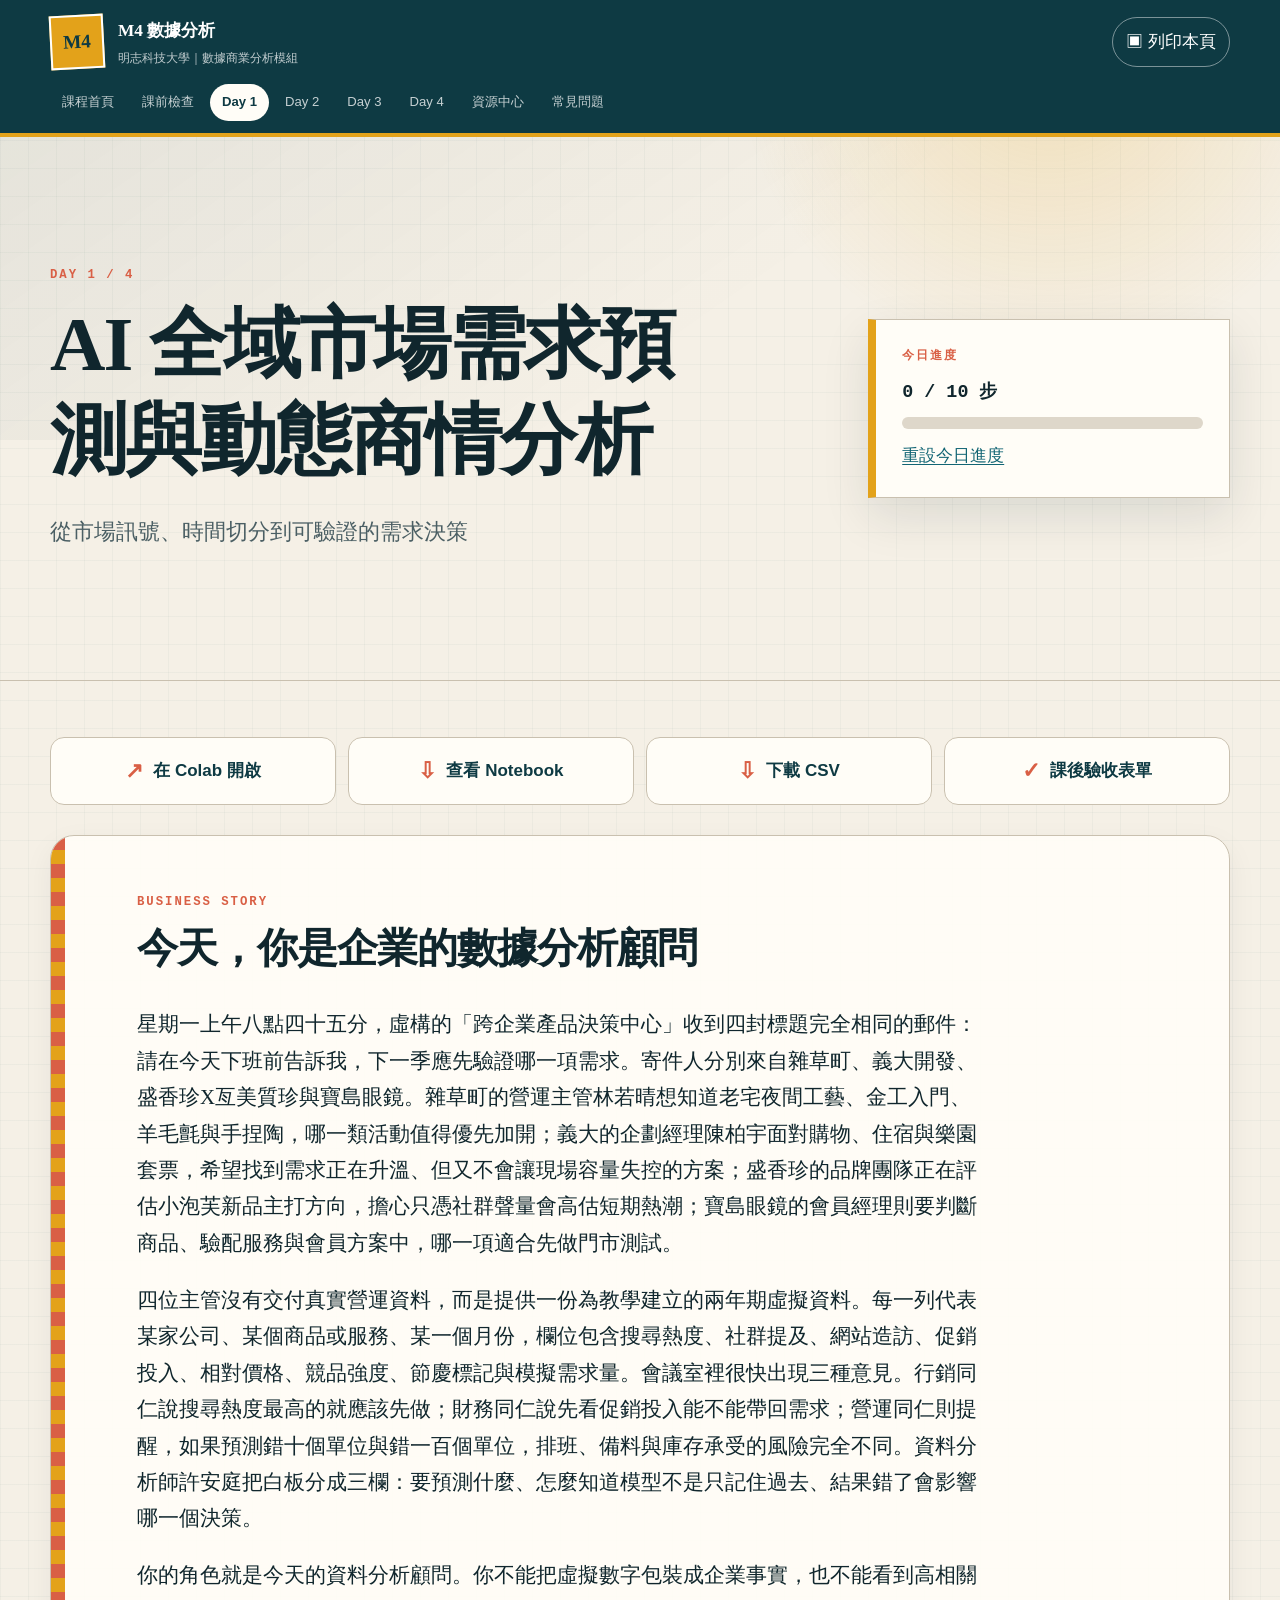
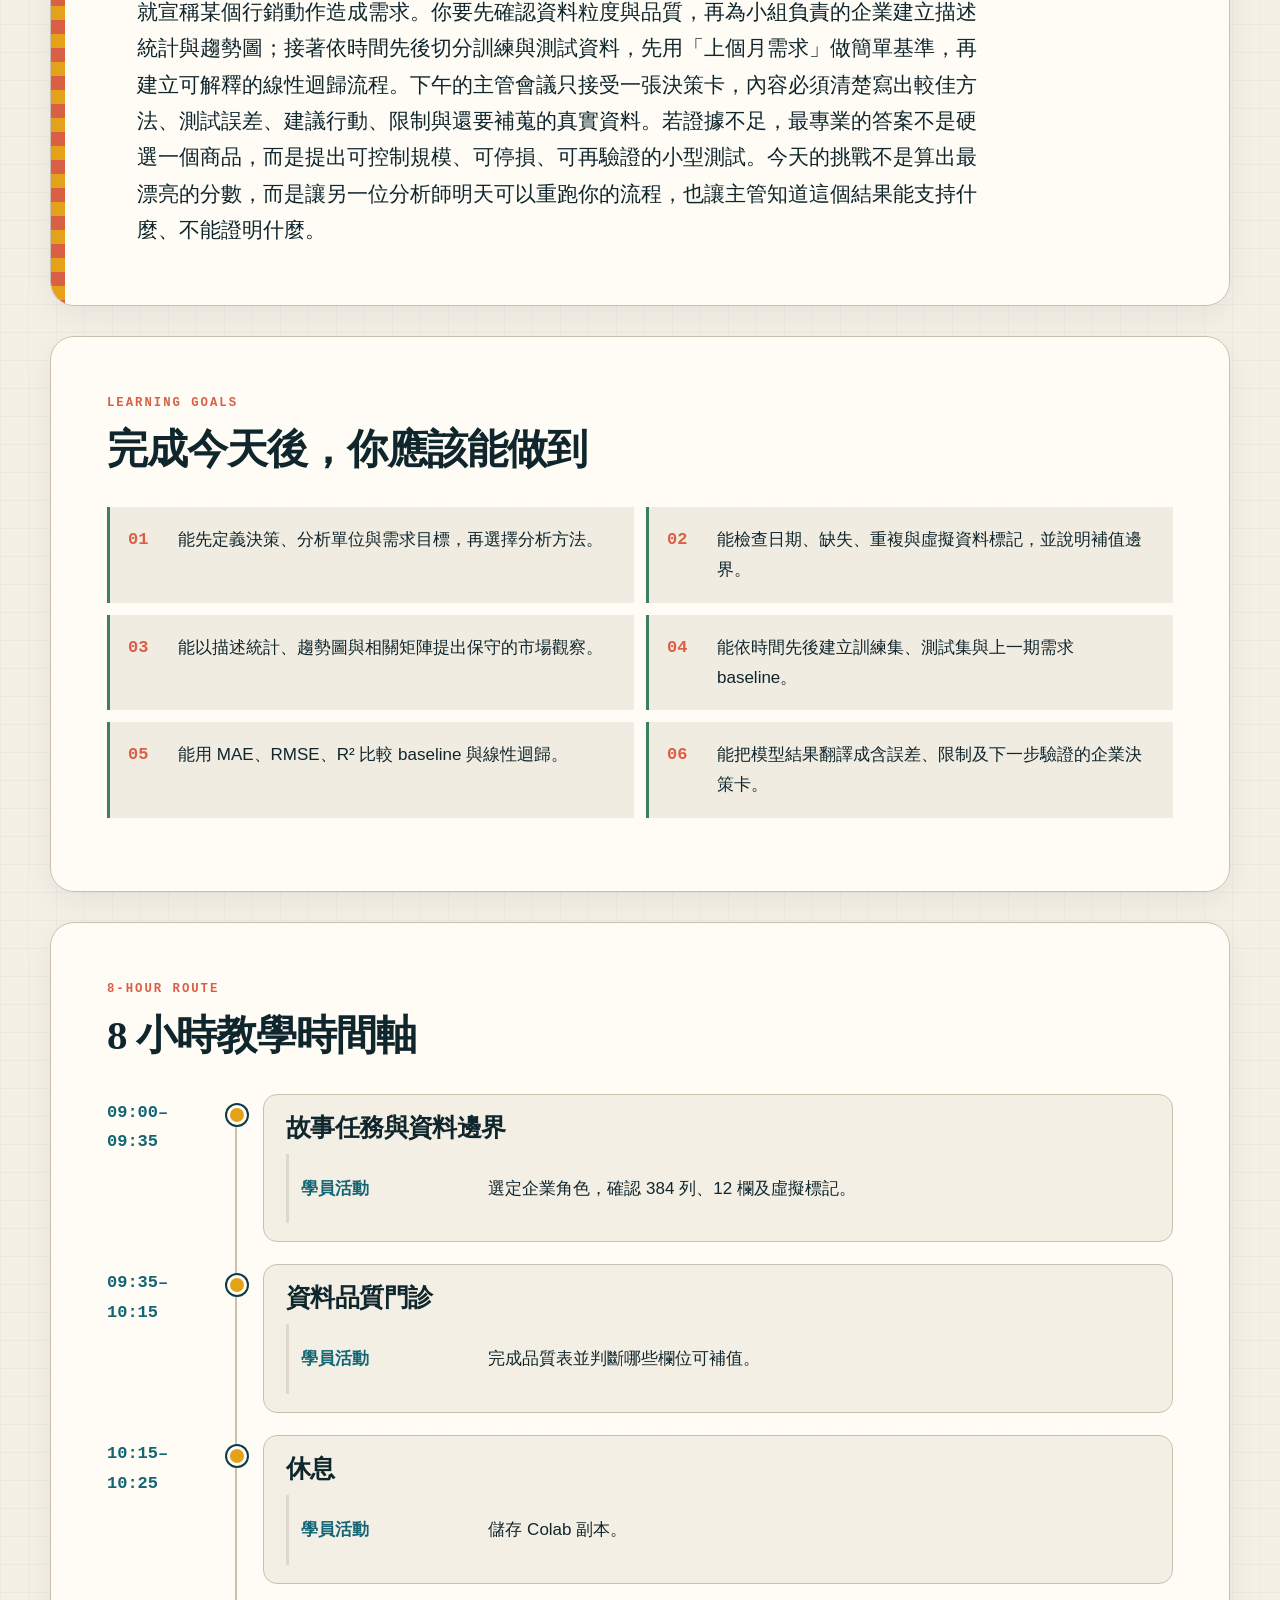
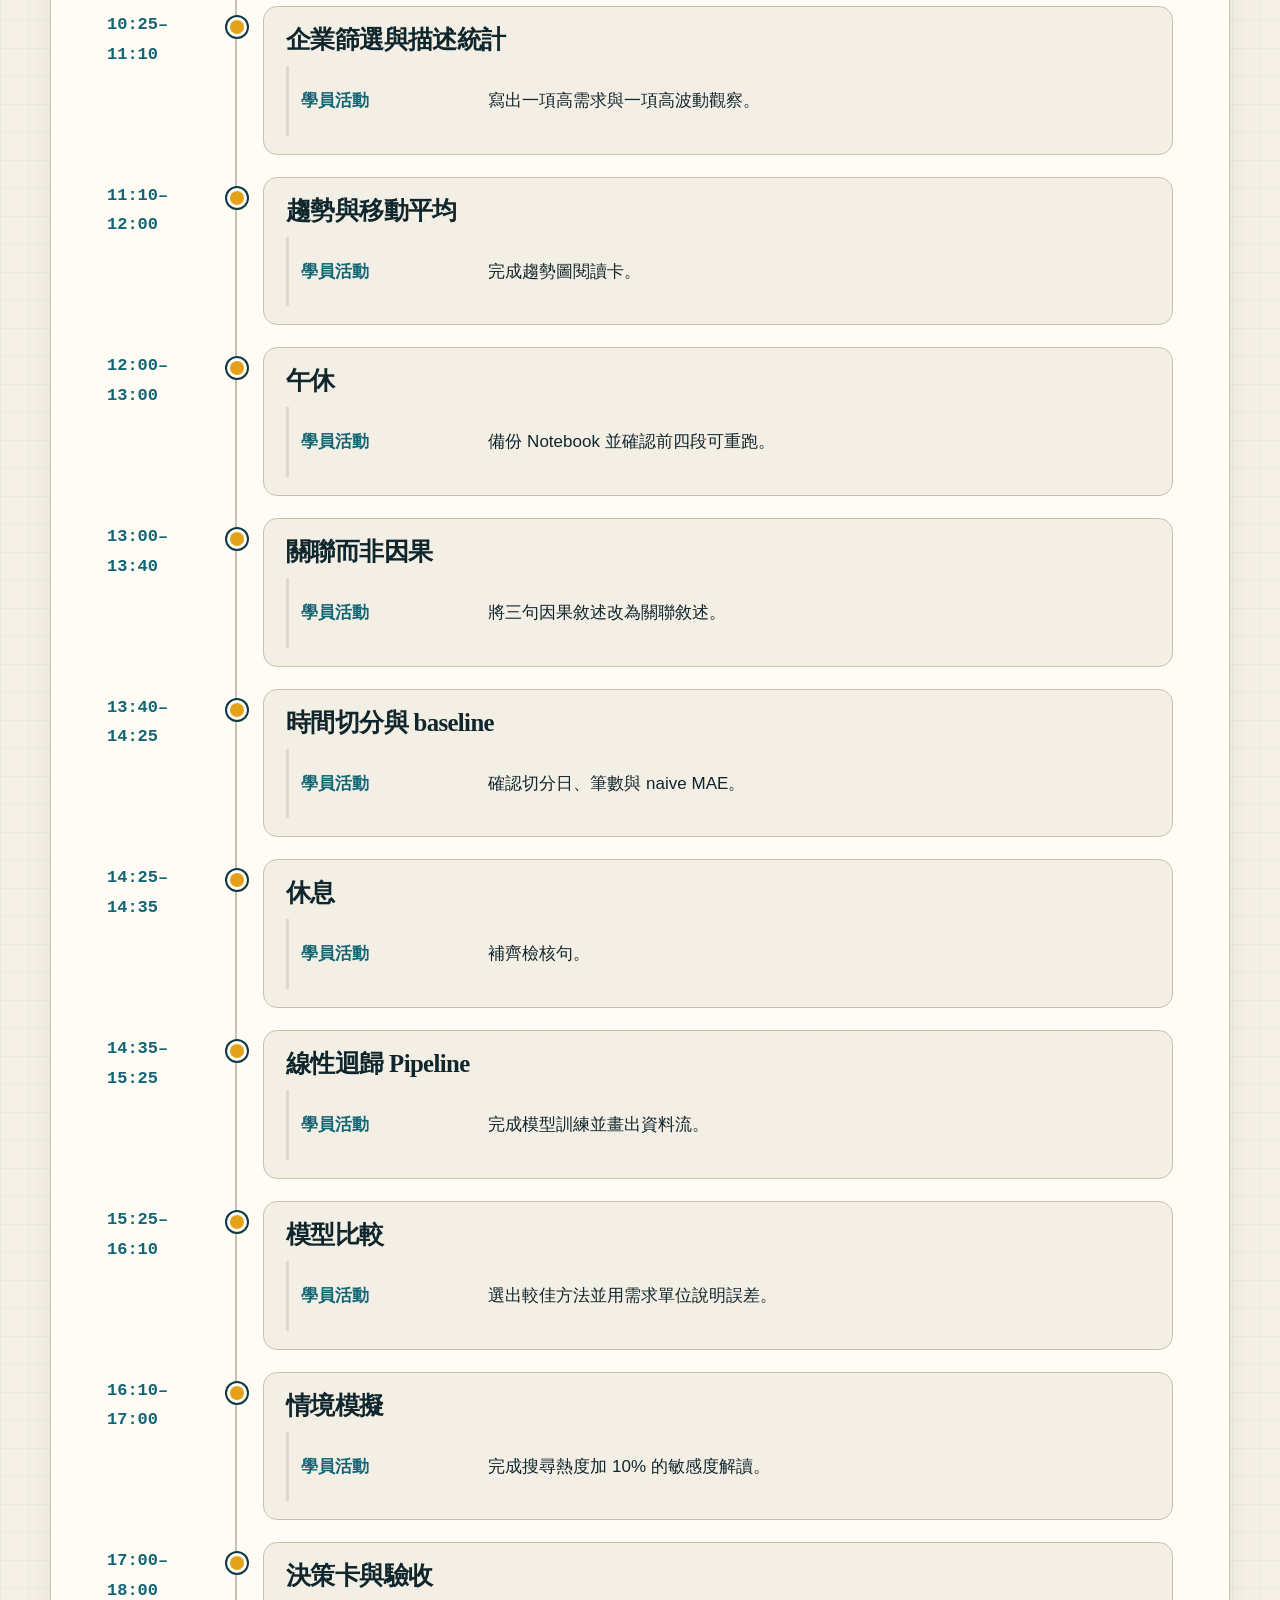
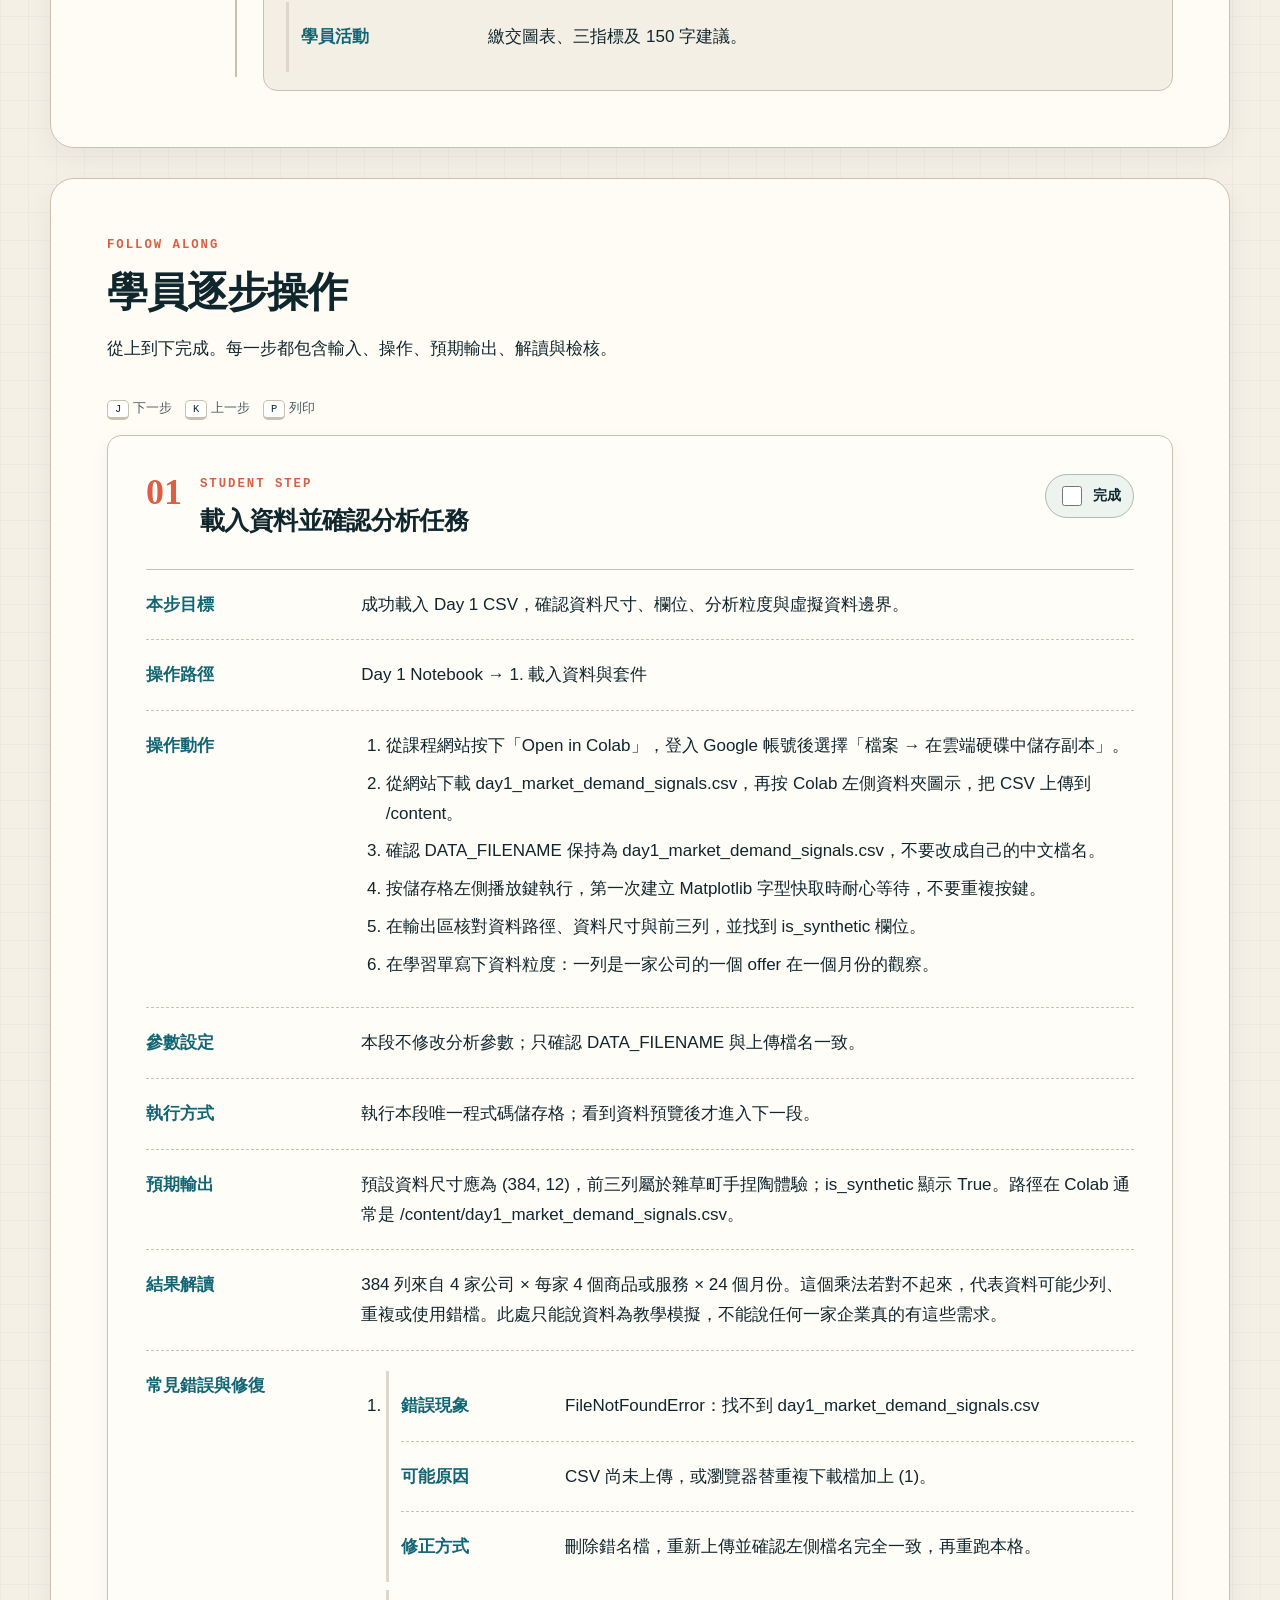
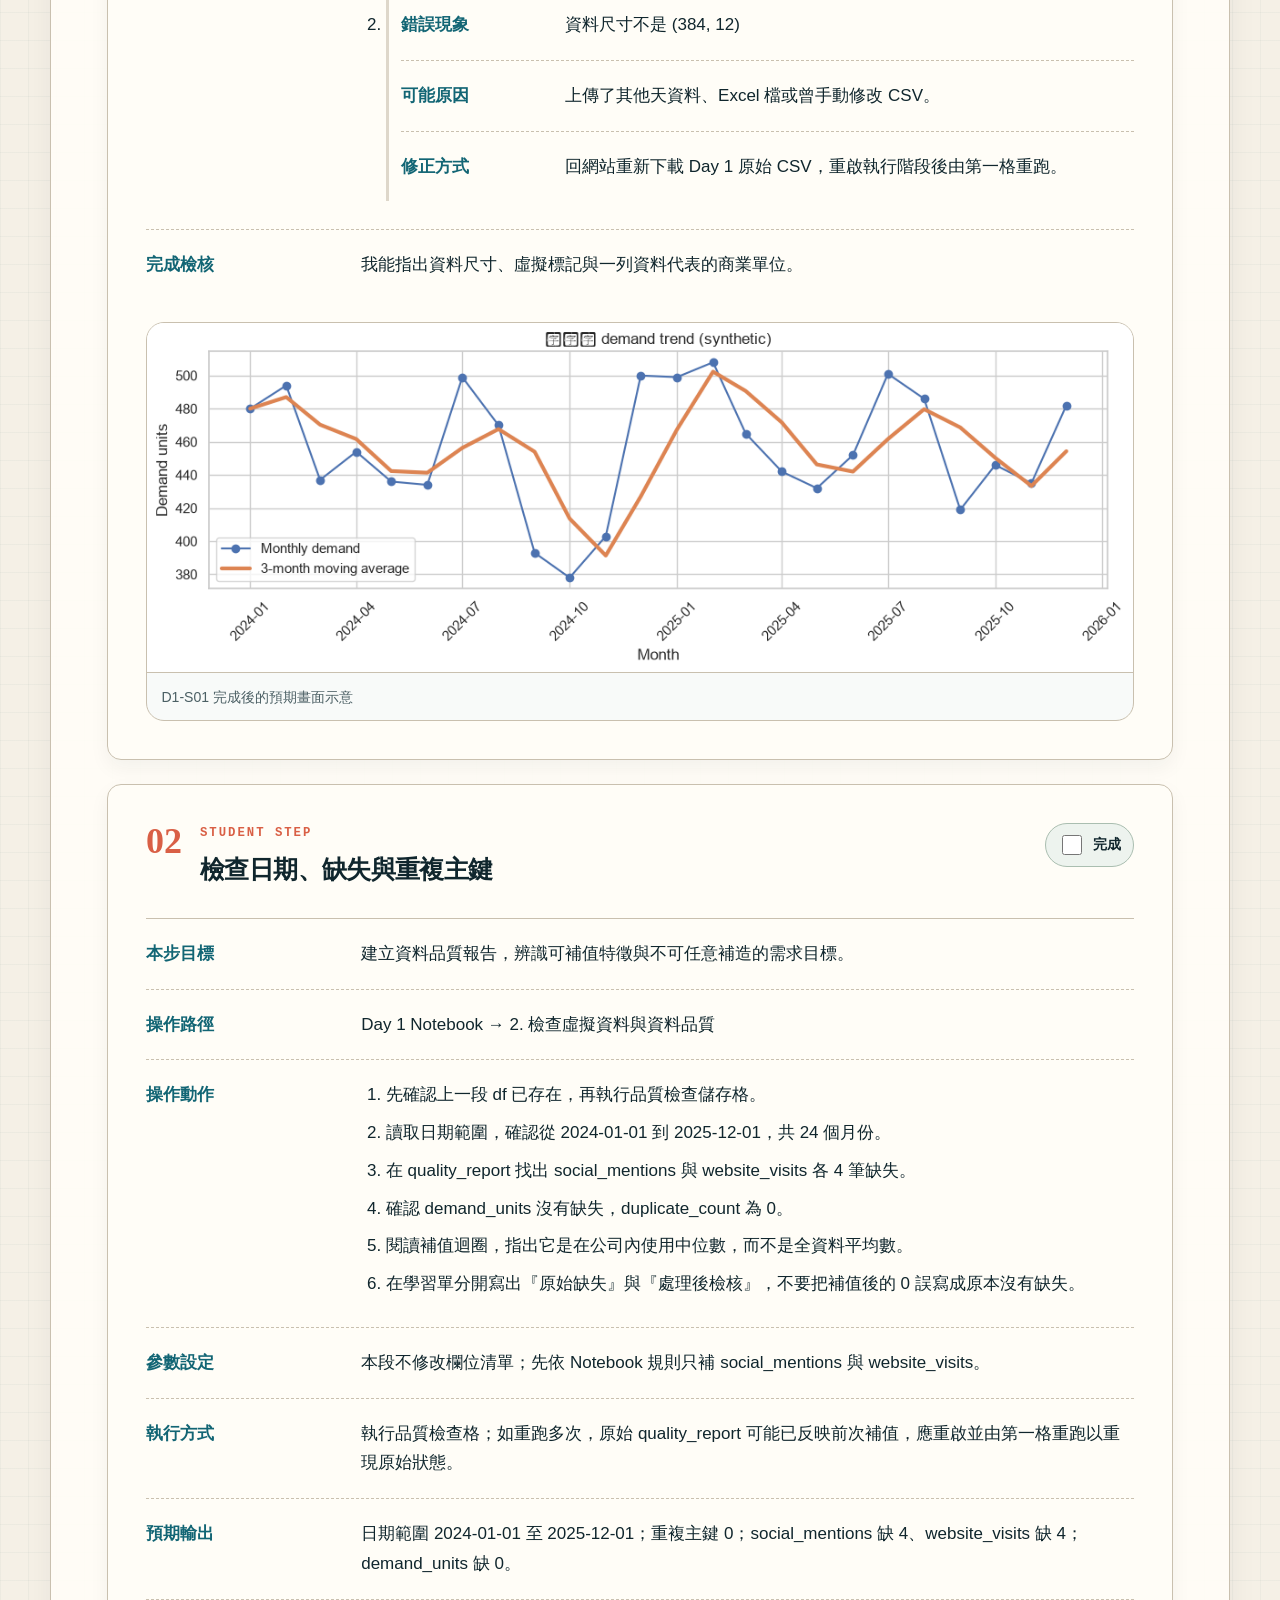
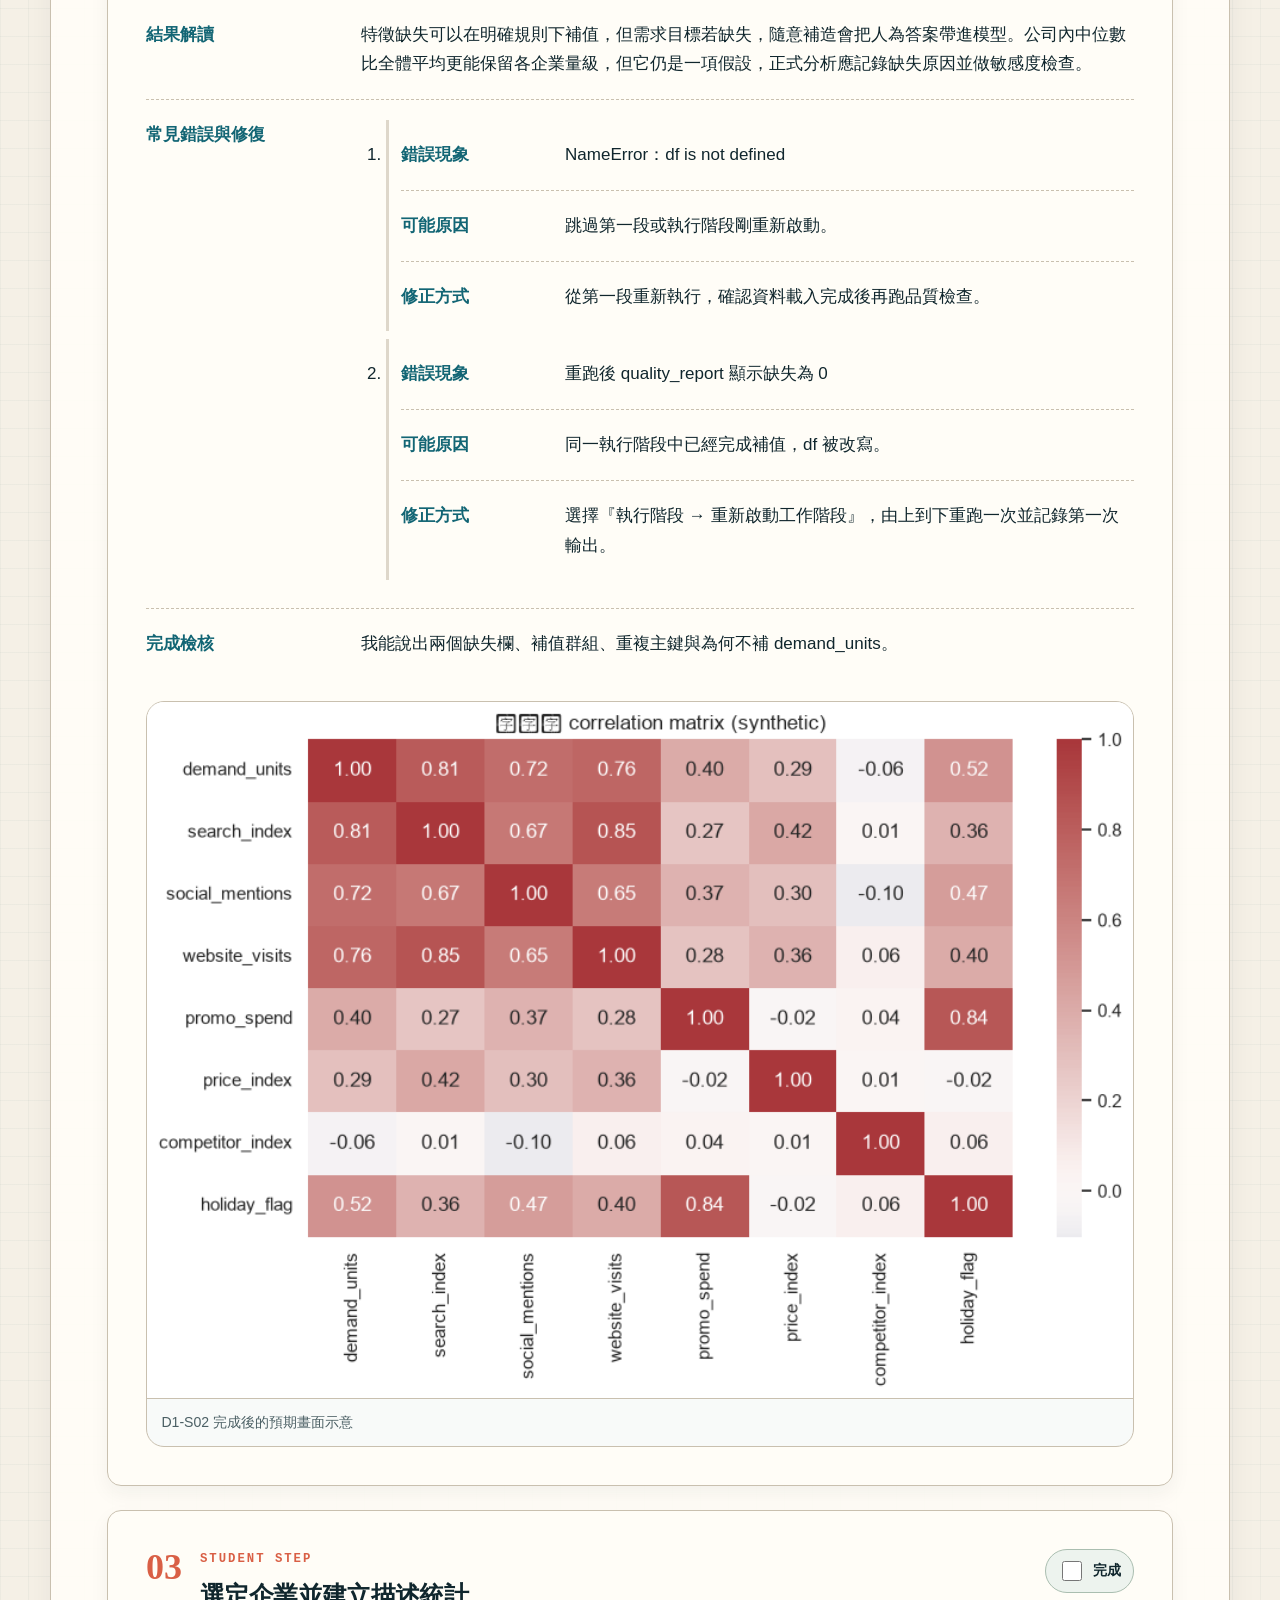
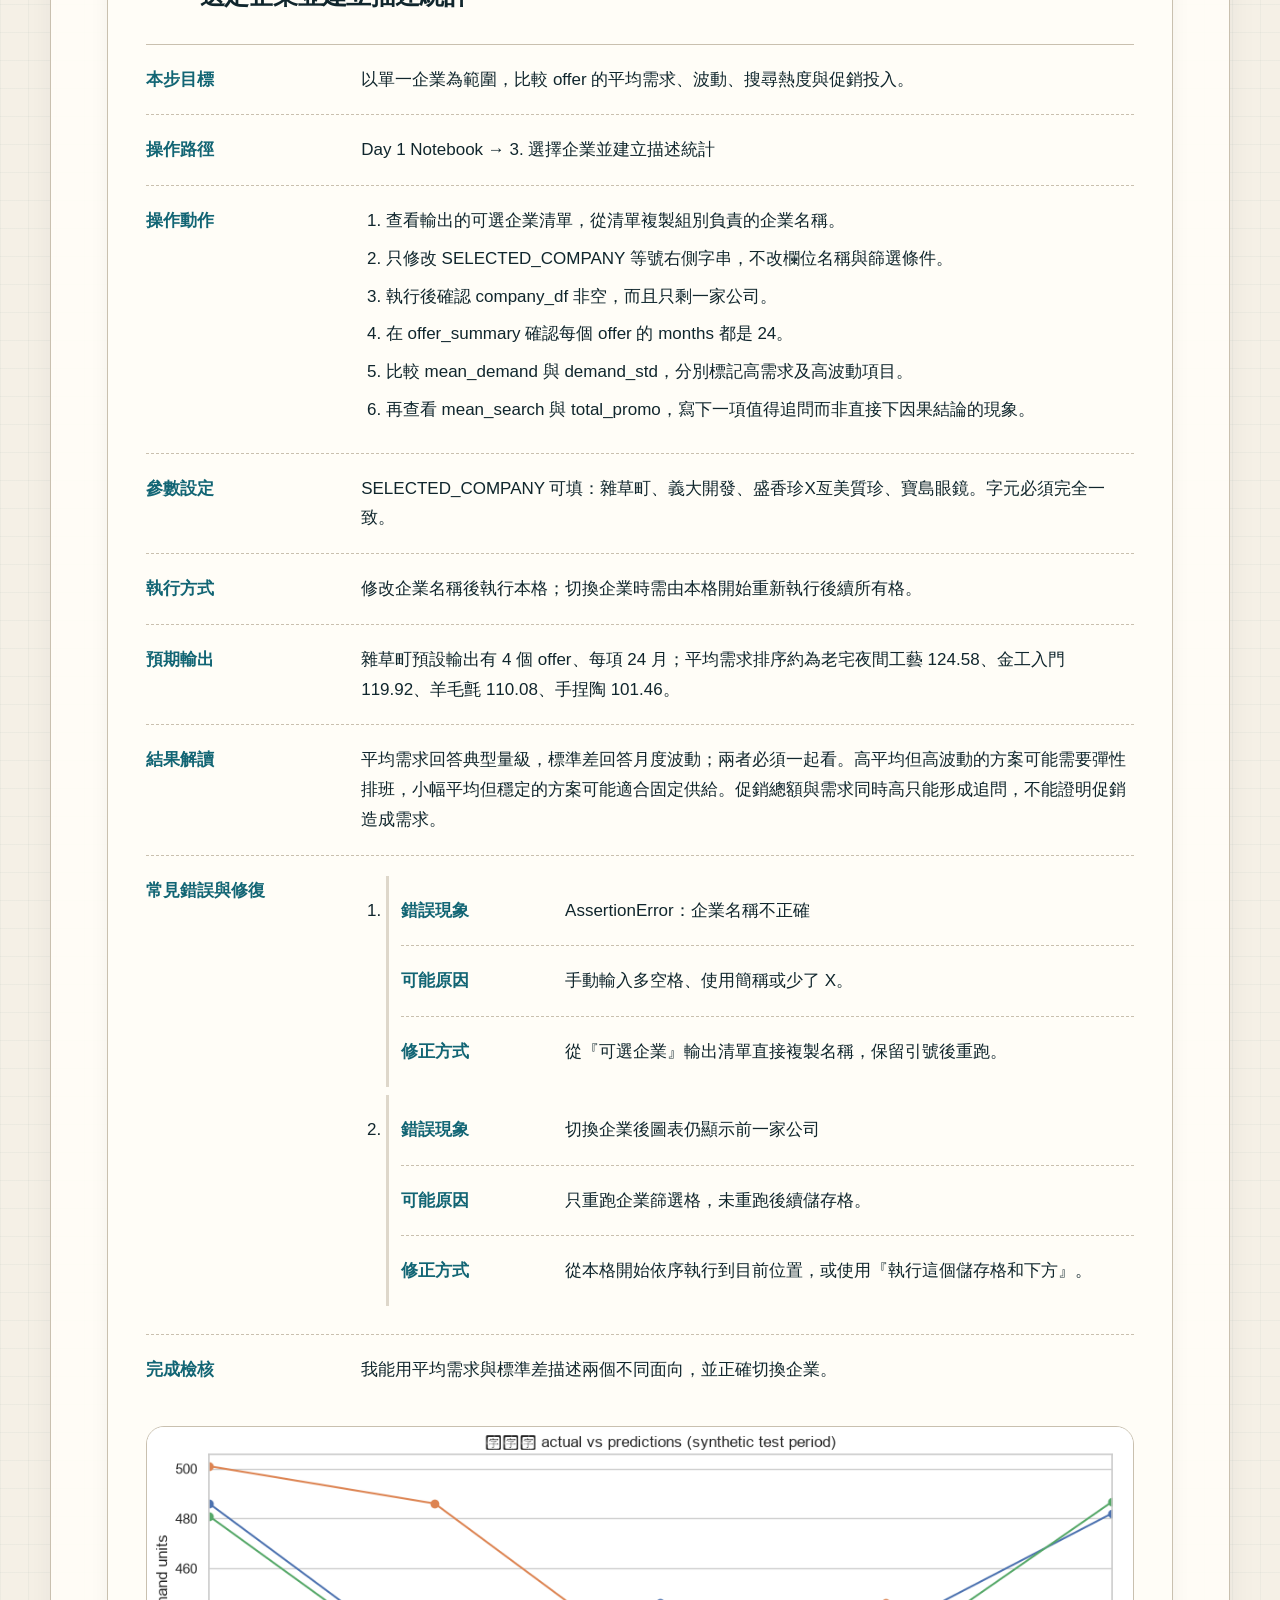
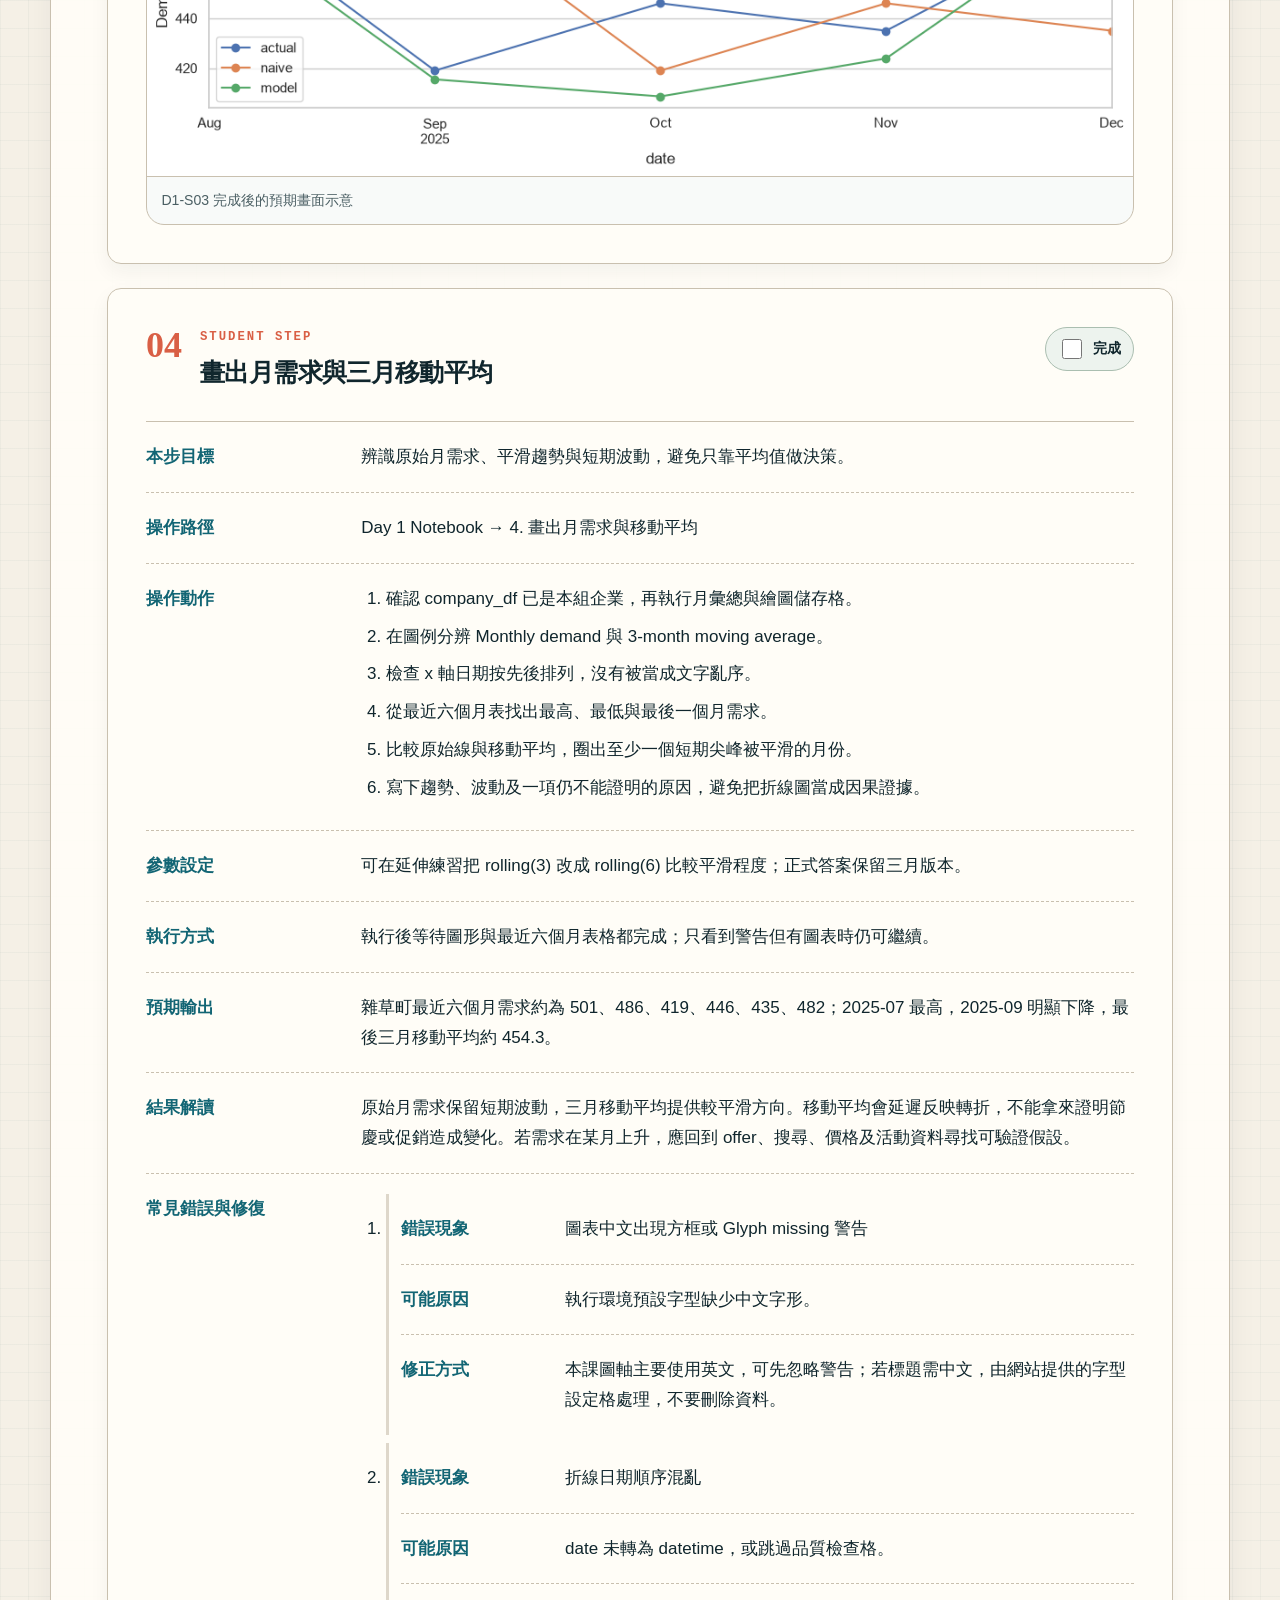
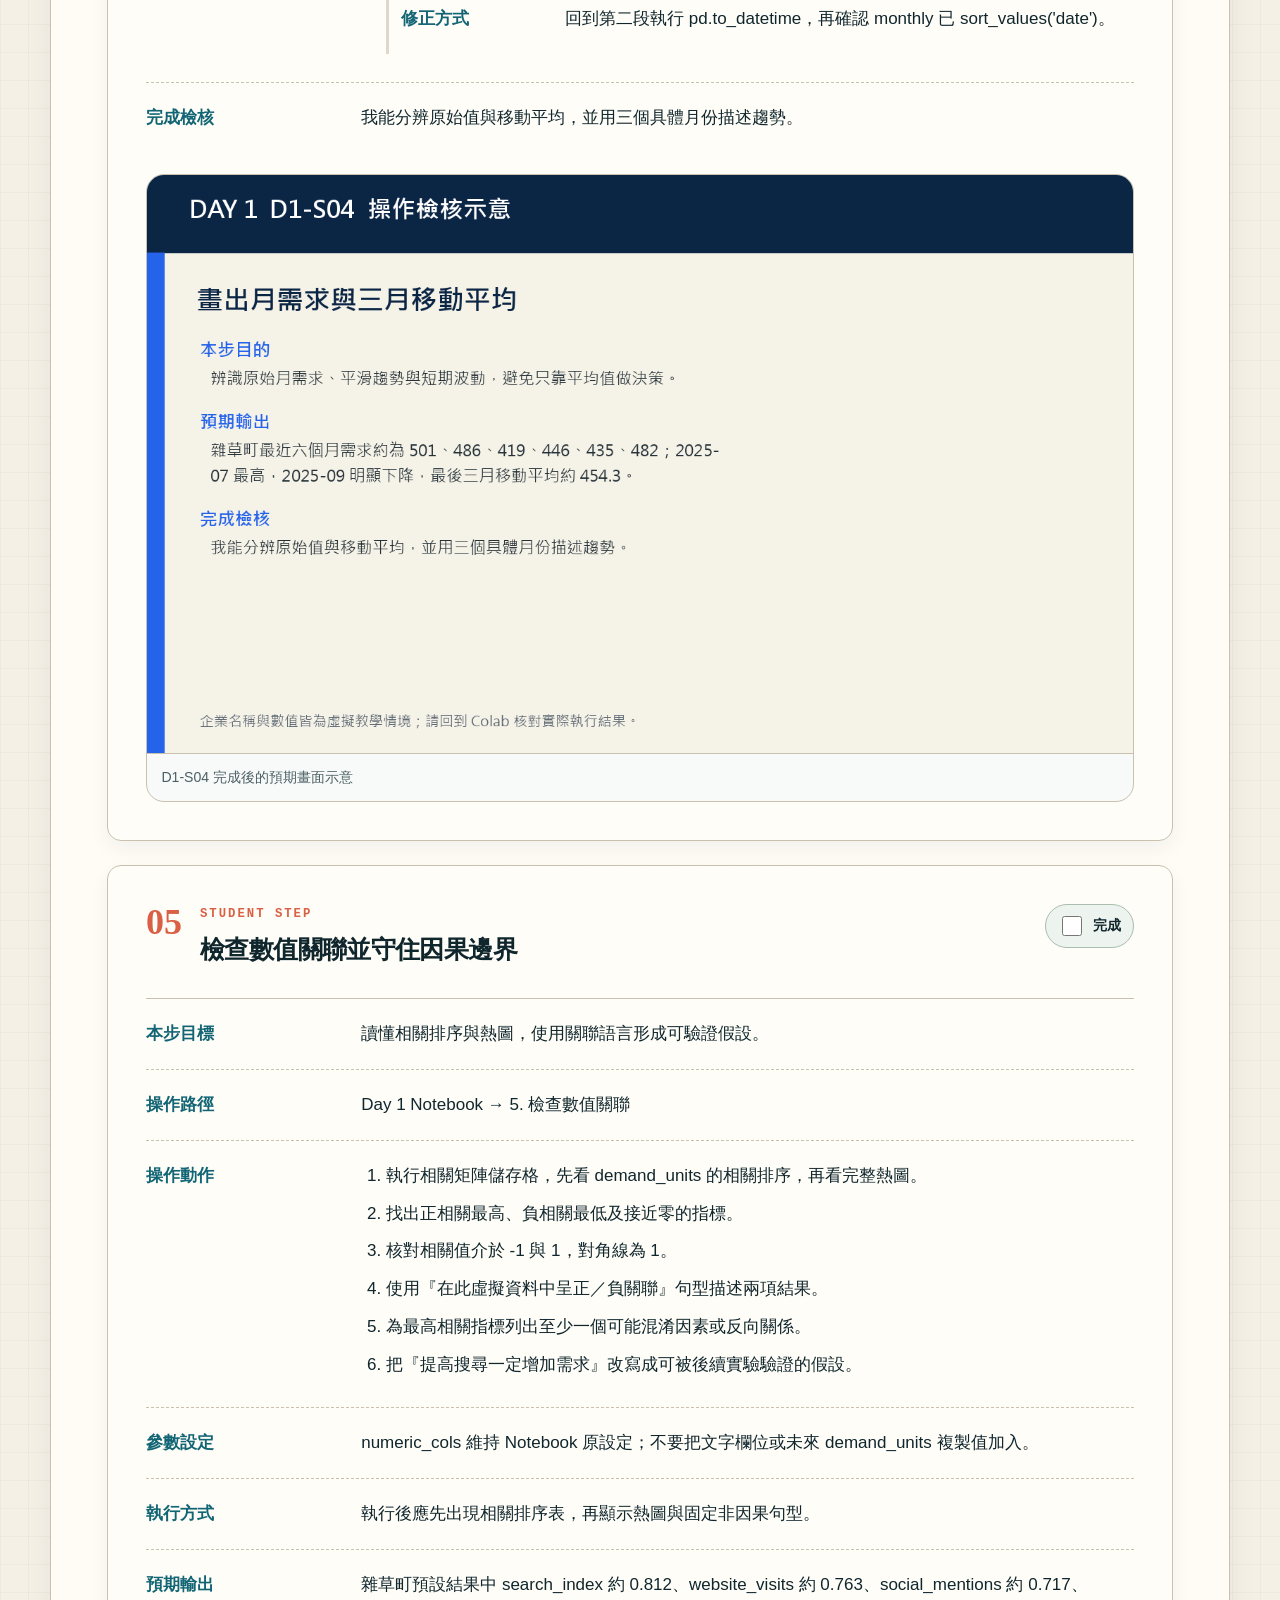
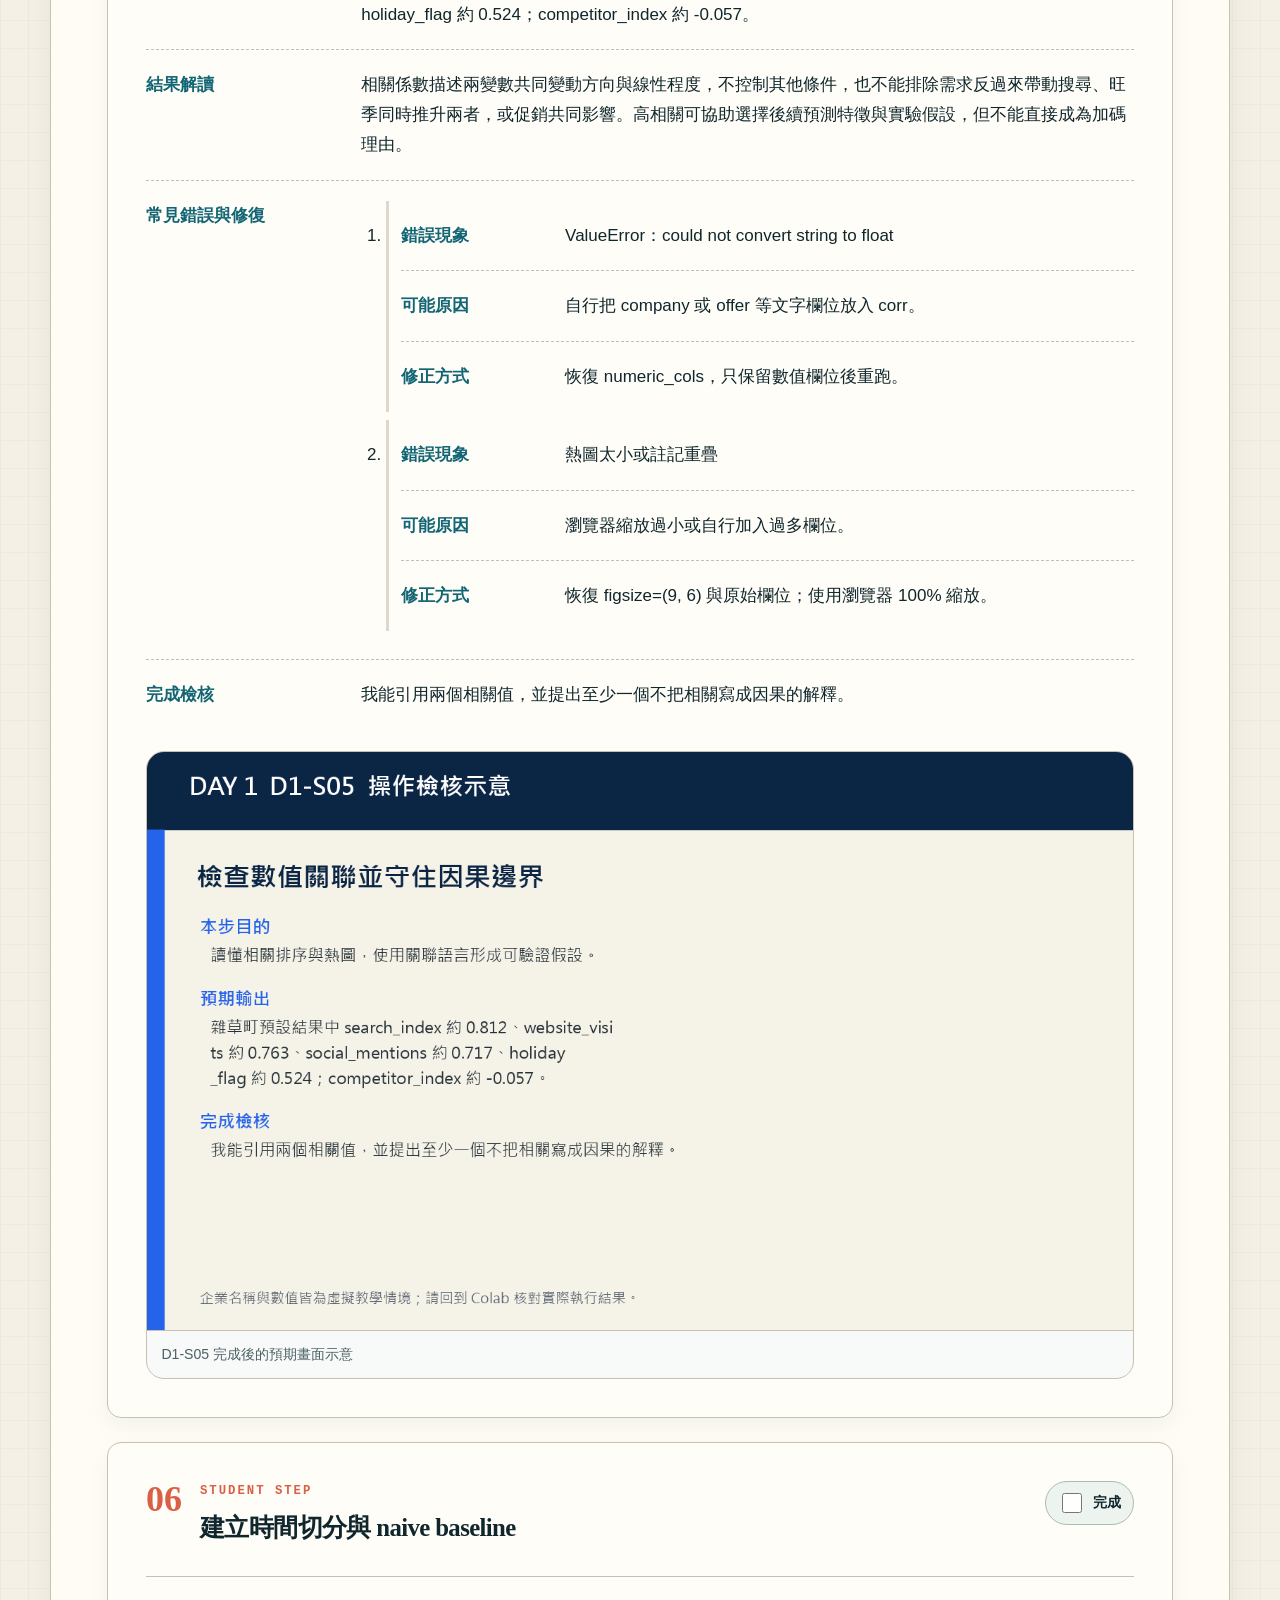
==== commit 81ce7691: "publish four-day assessment forms" ====
--- a/docs/day-1/index.html
+++ b/docs/day-1/index.html
@@ -38,7 +38,7 @@
   </div>
 </section>
 <div class="shell page-stack">
-  <div class="action-grid" aria-label="本日教學資源"><a class="action-button action-colab" href="https://colab.research.google.com/github/johnnychao/mcut-m4-business-analytics-2026-student/blob/main/docs/resources/notebooks/day-1-demand-analysis.ipynb" target="_blank" rel="noopener"><span aria-hidden="true">↗</span>在 Colab 開啟</a><a class="action-button action-notebook" href="https://github.com/johnnychao/mcut-m4-business-analytics-2026-student/blob/main/docs/resources/notebooks/day-1-demand-analysis.ipynb" target="_blank" rel="noopener"><span aria-hidden="true">⇩</span>查看 Notebook</a><a class="action-button action-csv" href="https://raw.githubusercontent.com/johnnychao/mcut-m4-business-analytics-2026-student/main/docs/resources/data/day-1-market-demand.csv" target="_blank" rel="noopener"><span aria-hidden="true">⇩</span>下載 CSV</a><span class="action-button is-disabled" aria-disabled="true"><span aria-hidden="true">✓</span>課後驗收表單<small>待發布</small></span></div>
+  <div class="action-grid" aria-label="本日教學資源"><a class="action-button action-colab" href="https://colab.research.google.com/github/johnnychao/mcut-m4-business-analytics-2026-student/blob/main/docs/resources/notebooks/day-1-demand-analysis.ipynb" target="_blank" rel="noopener"><span aria-hidden="true">↗</span>在 Colab 開啟</a><a class="action-button action-notebook" href="https://github.com/johnnychao/mcut-m4-business-analytics-2026-student/blob/main/docs/resources/notebooks/day-1-demand-analysis.ipynb" target="_blank" rel="noopener"><span aria-hidden="true">⇩</span>查看 Notebook</a><a class="action-button action-csv" href="https://raw.githubusercontent.com/johnnychao/mcut-m4-business-analytics-2026-student/main/docs/resources/data/day-1-market-demand.csv" target="_blank" rel="noopener"><span aria-hidden="true">⇩</span>下載 CSV</a><a class="action-button action-form" href="https://docs.google.com/forms/d/e/1FAIpQLSceHlnQZDqT08GiFDYzF0x03SGpVGXFJ-z_lhab8G1NLNTeJA/viewform" target="_blank" rel="noopener"><span aria-hidden="true">✓</span>課後驗收表單</a></div>
   <section class="section-block story-block" aria-labelledby="story-title-1">
     <div class="section-heading"><p class="eyebrow">Business story</p><h2 id="story-title-1">今天，你是企業的數據分析顧問</h2></div>
     <div class="story-copy"><p>星期一上午八點四十五分，虛構的「跨企業產品決策中心」收到四封標題完全相同的郵件：請在今天下班前告訴我，下一季應先驗證哪一項需求。寄件人分別來自雜草町、義大開發、盛香珍X亙美質珍與寶島眼鏡。雜草町的營運主管林若晴想知道老宅夜間工藝、金工入門、羊毛氈與手捏陶，哪一類活動值得優先加開；義大的企劃經理陳柏宇面對購物、住宿與樂園套票，希望找到需求正在升溫、但又不會讓現場容量失控的方案；盛香珍的品牌團隊正在評估小泡芙新品主打方向，擔心只憑社群聲量會高估短期熱潮；寶島眼鏡的會員經理則要判斷商品、驗配服務與會員方案中，哪一項適合先做門市測試。</p><p>四位主管沒有交付真實營運資料，而是提供一份為教學建立的兩年期虛擬資料。每一列代表某家公司、某個商品或服務、某一個月份，欄位包含搜尋熱度、社群提及、網站造訪、促銷投入、相對價格、競品強度、節慶標記與模擬需求量。會議室裡很快出現三種意見。行銷同仁說搜尋熱度最高的就應該先做；財務同仁說先看促銷投入能不能帶回需求；營運同仁則提醒，如果預測錯十個單位與錯一百個單位，排班、備料與庫存承受的風險完全不同。資料分析師許安庭把白板分成三欄：要預測什麼、怎麼知道模型不是只記住過去、結果錯了會影響哪一個決策。</p><p>你的角色就是今天的資料分析顧問。你不能把虛擬數字包裝成企業事實，也不能看到高相關就宣稱某個行銷動作造成需求。你要先確認資料粒度與品質，再為小組負責的企業建立描述統計與趨勢圖；接著依時間先後切分訓練與測試資料，先用「上個月需求」做簡單基準，再建立可解釋的線性迴歸流程。下午的主管會議只接受一張決策卡，內容必須清楚寫出較佳方法、測試誤差、建議行動、限制與還要補蒐的真實資料。若證據不足，最專業的答案不是硬選一個商品，而是提出可控制規模、可停損、可再驗證的小型測試。今天的挑戰不是算出最漂亮的分數，而是讓另一位分析師明天可以重跑你的流程，也讓主管知道這個結果能支持什麼、不能證明什麼。</p></div>
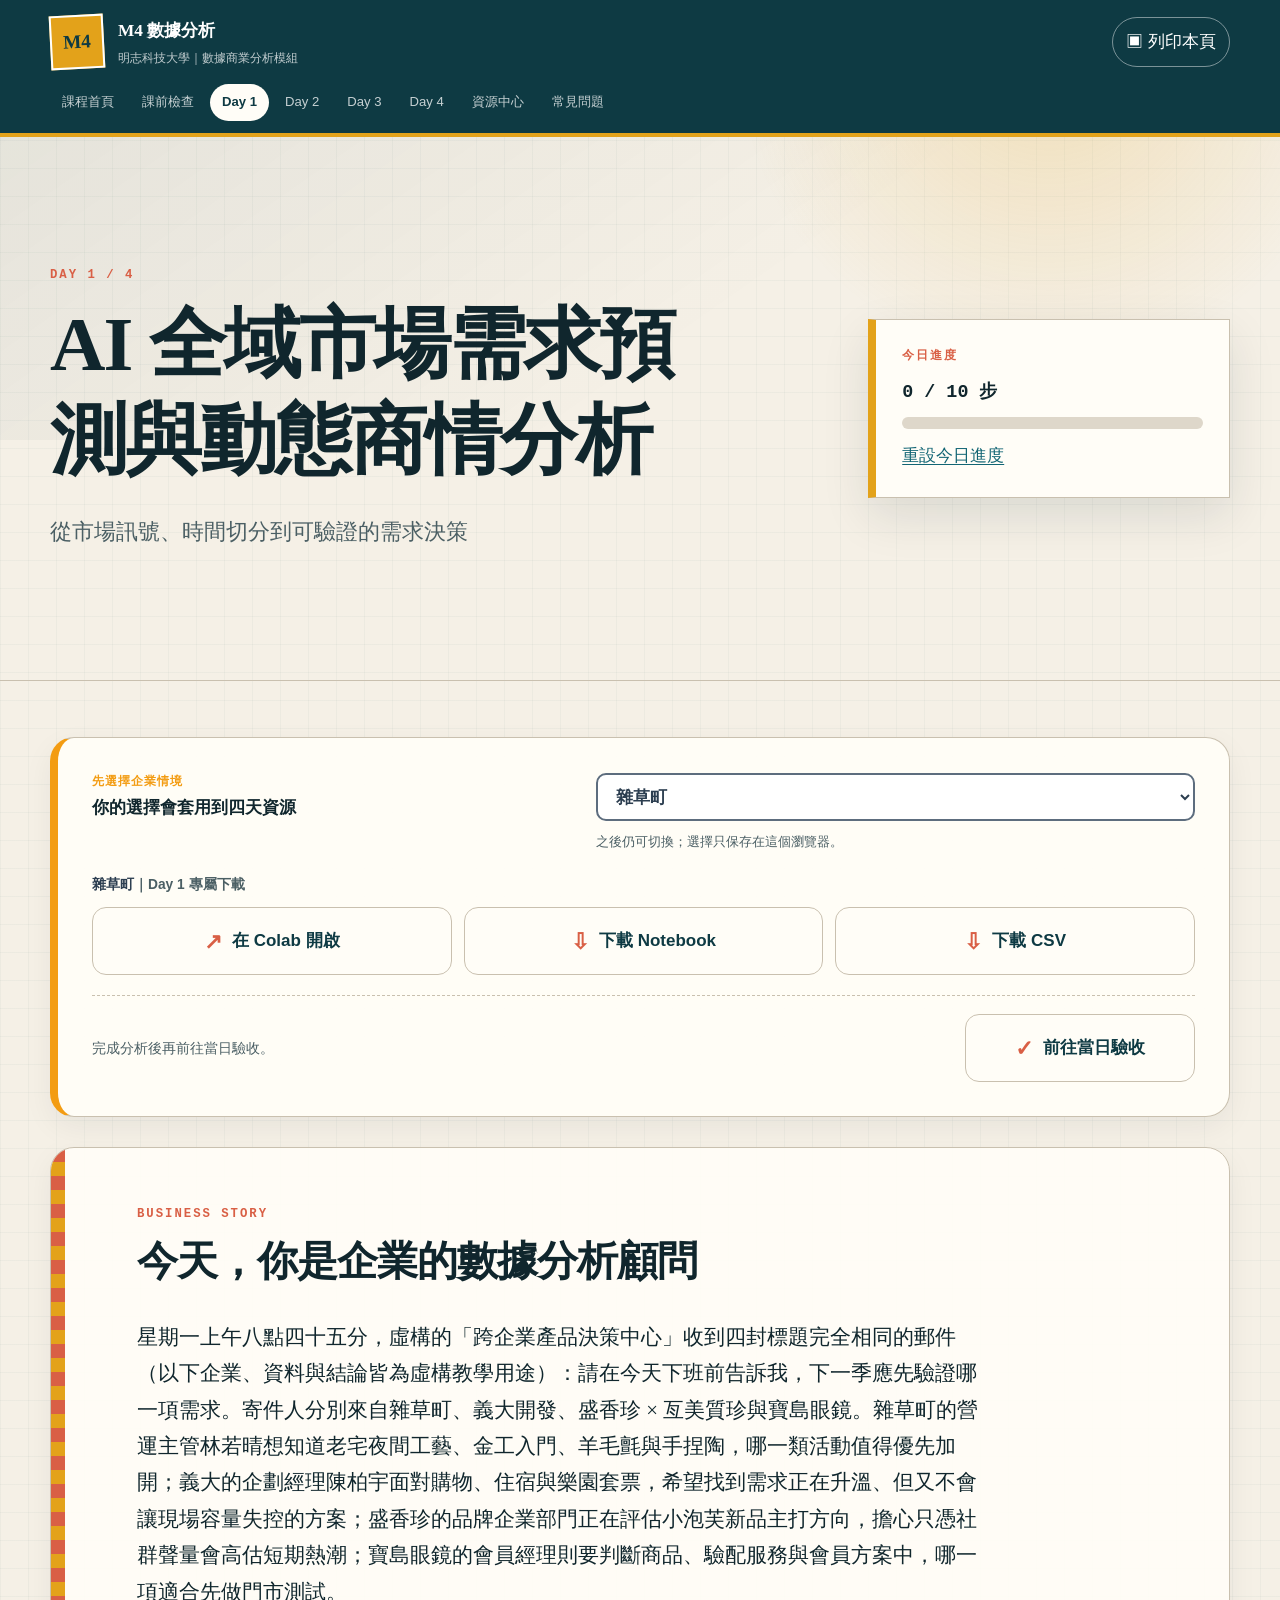
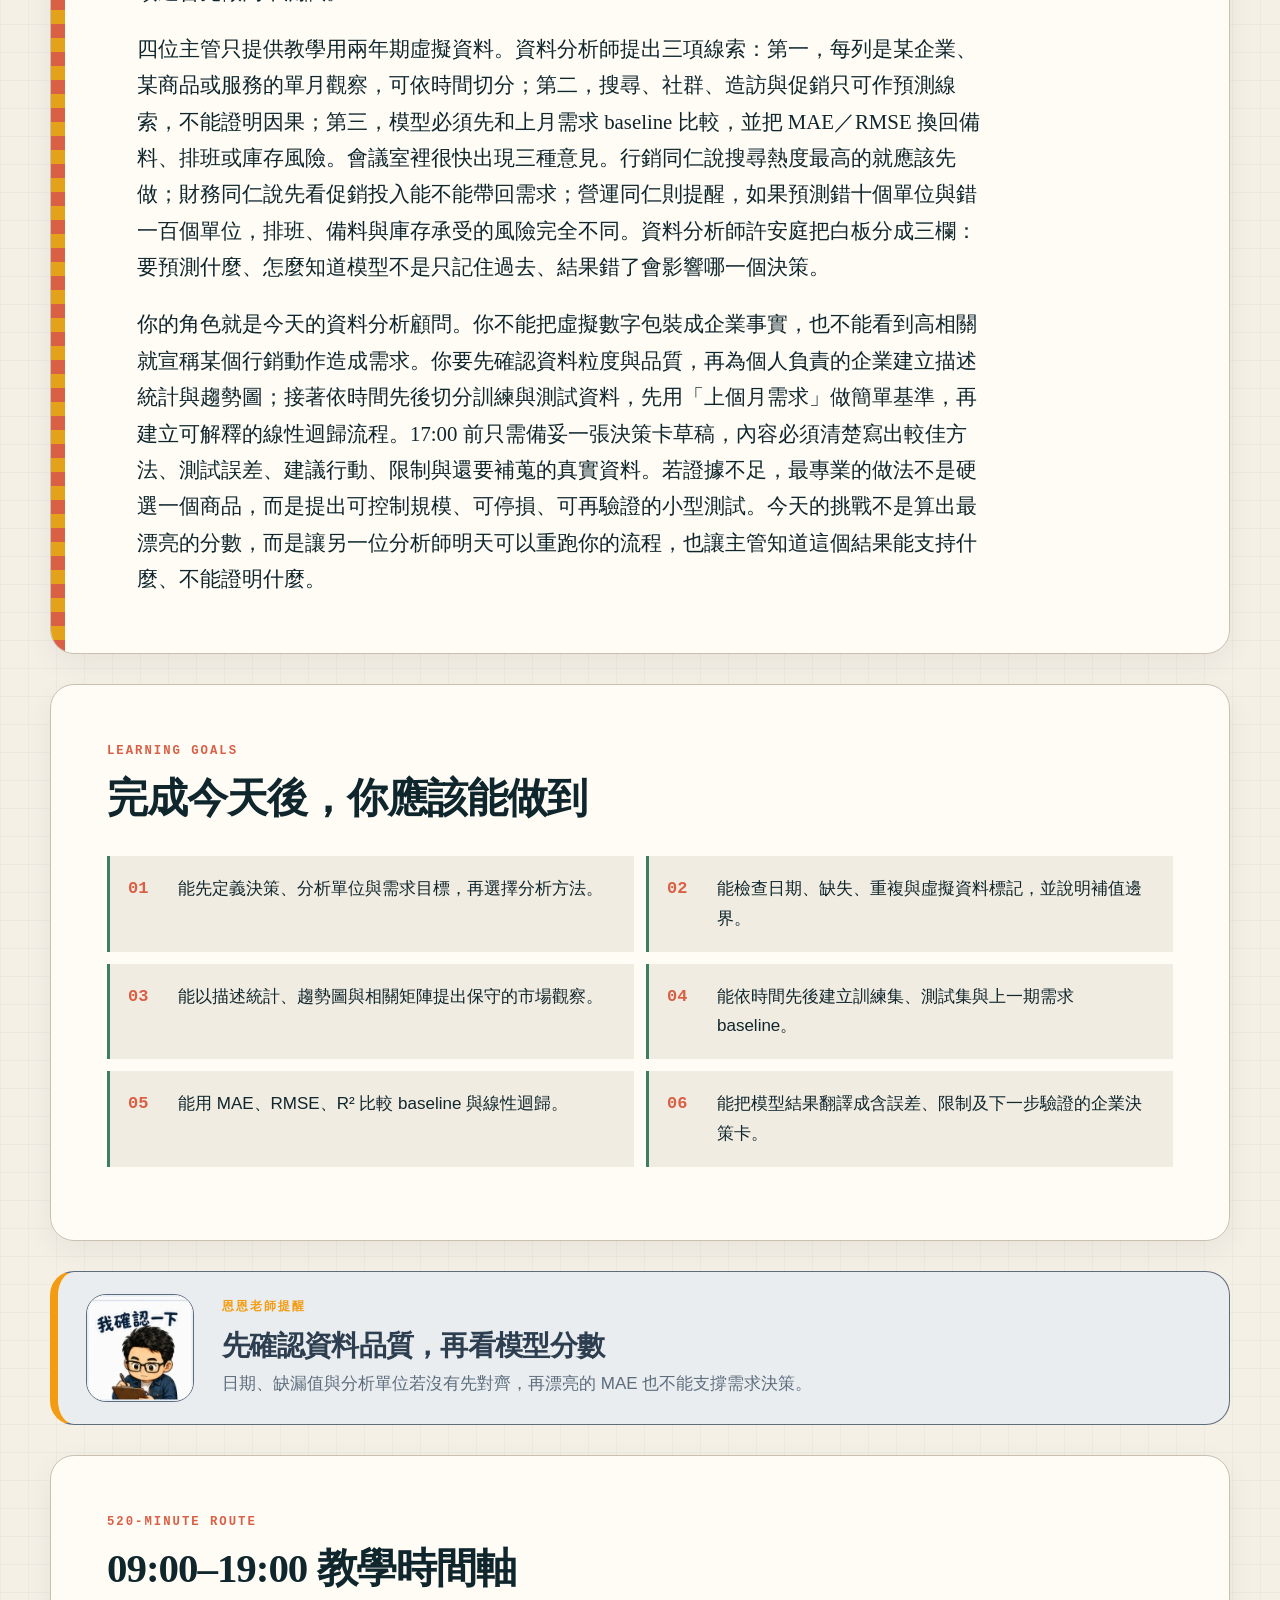
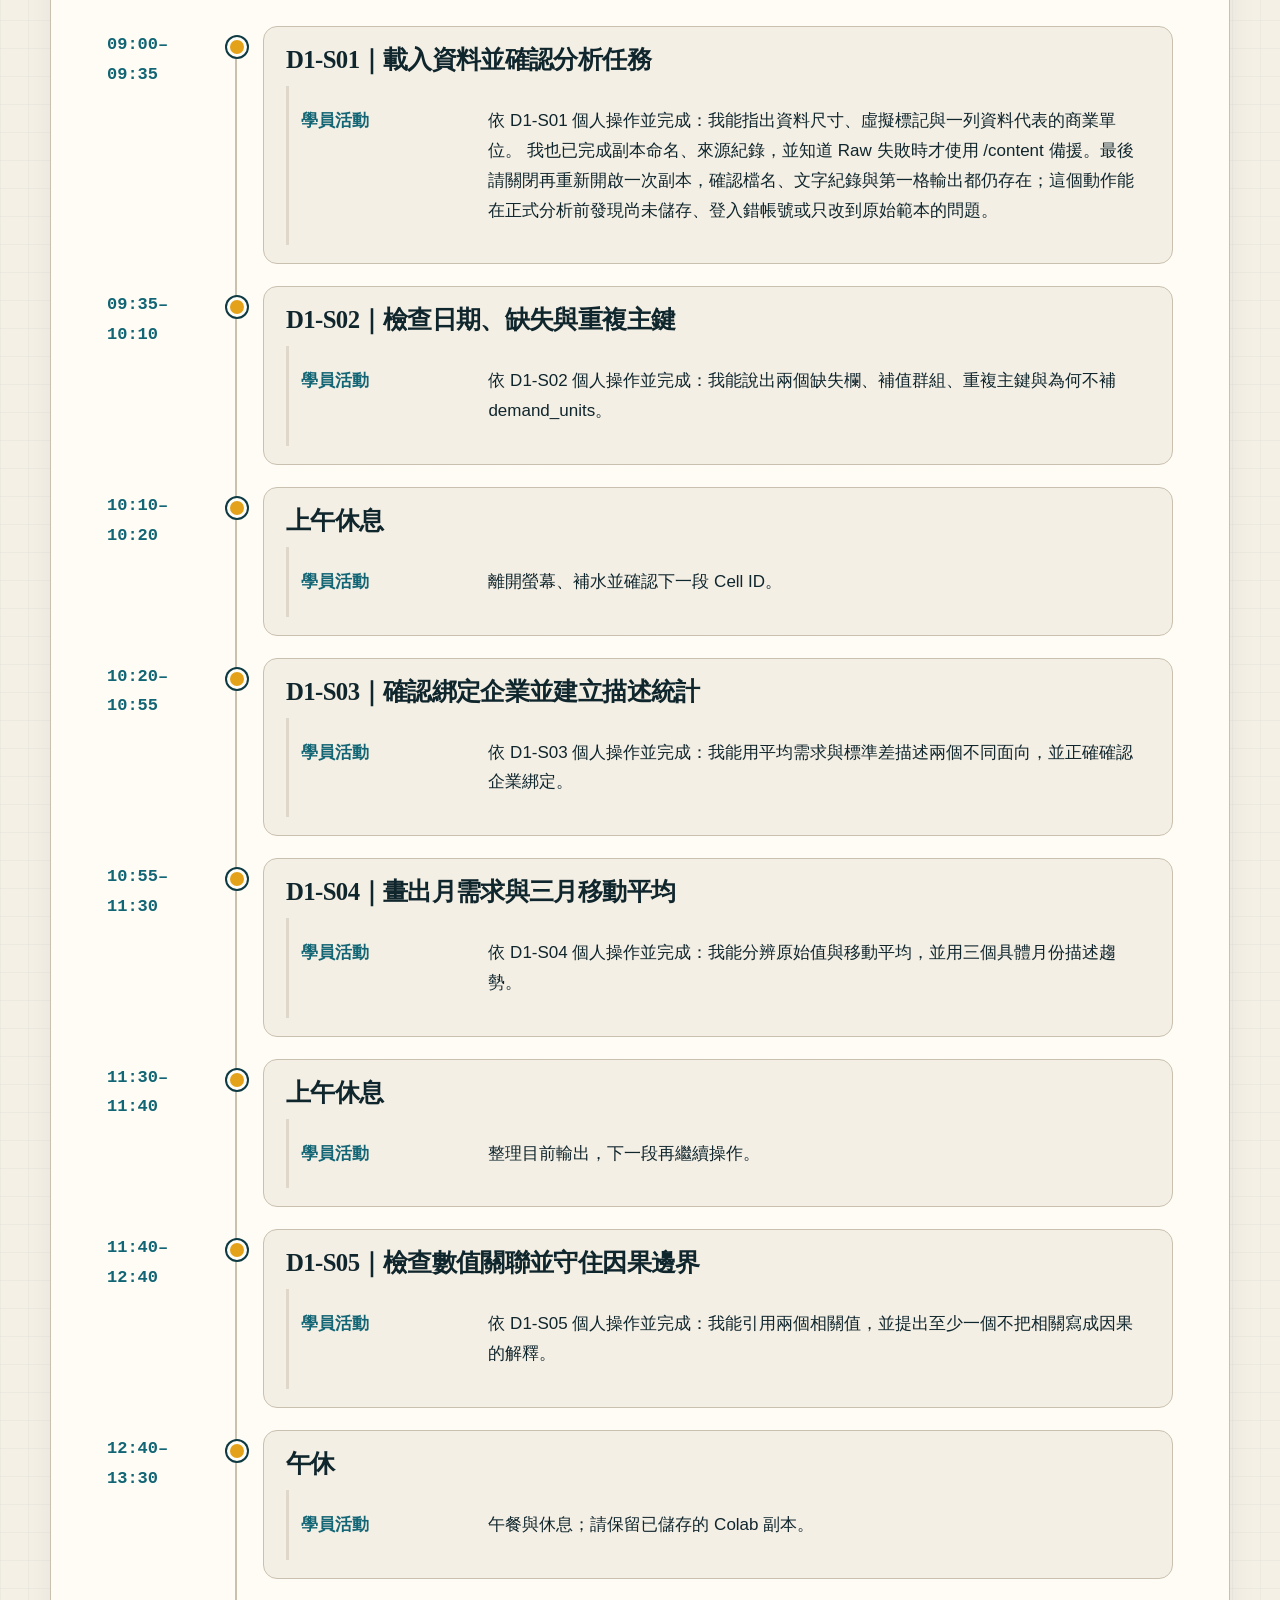
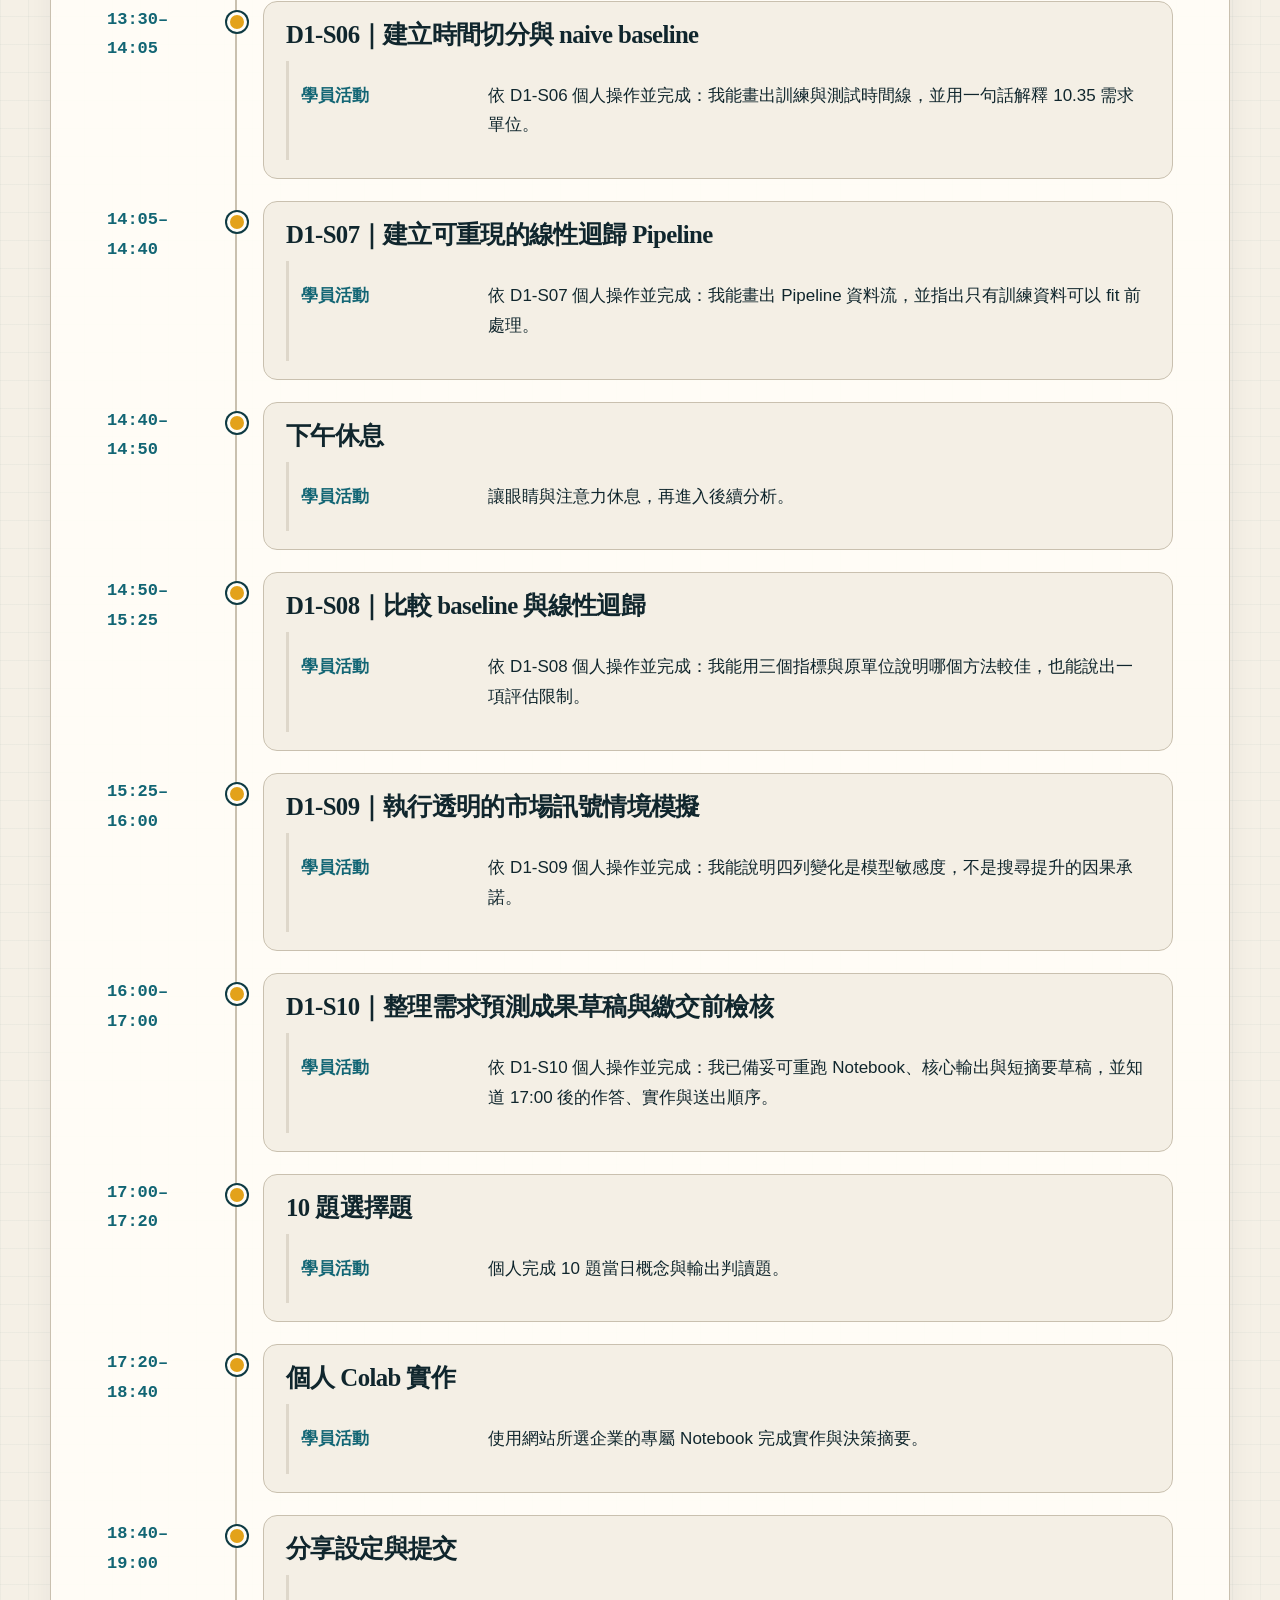
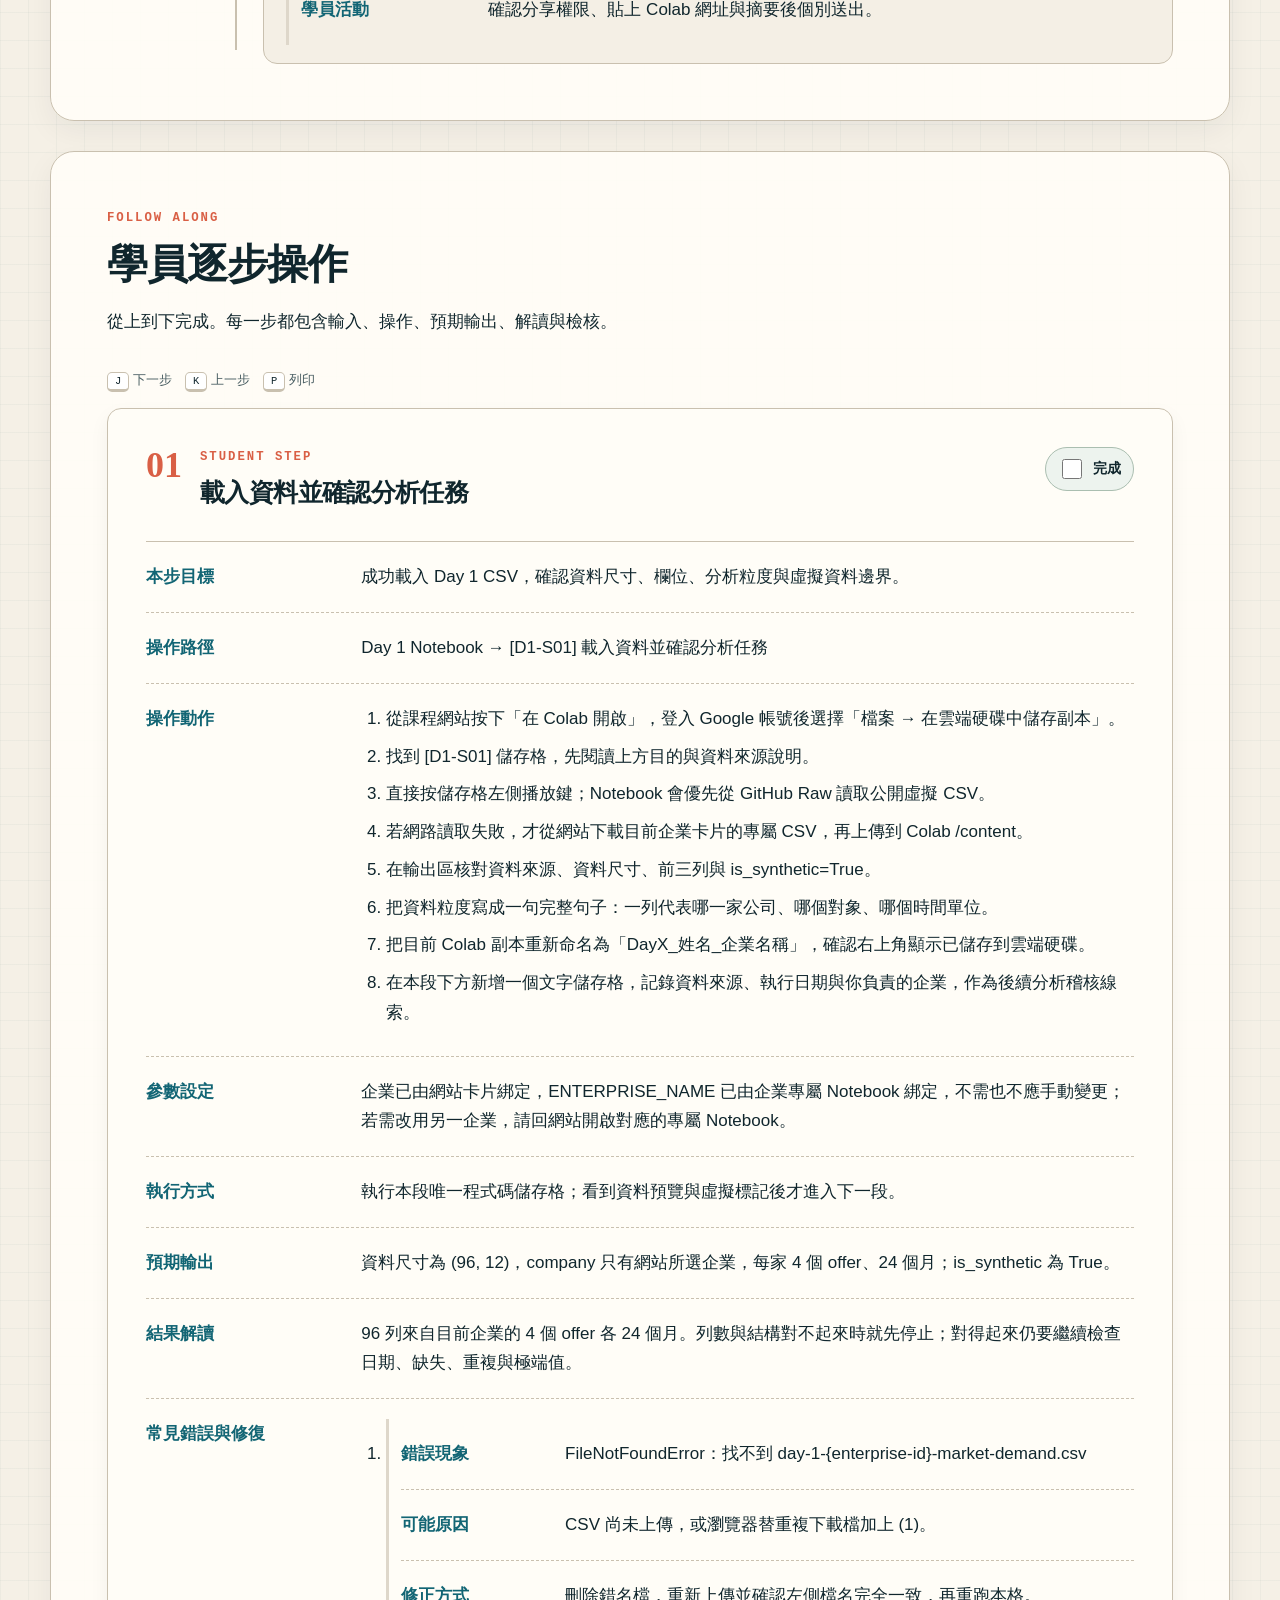
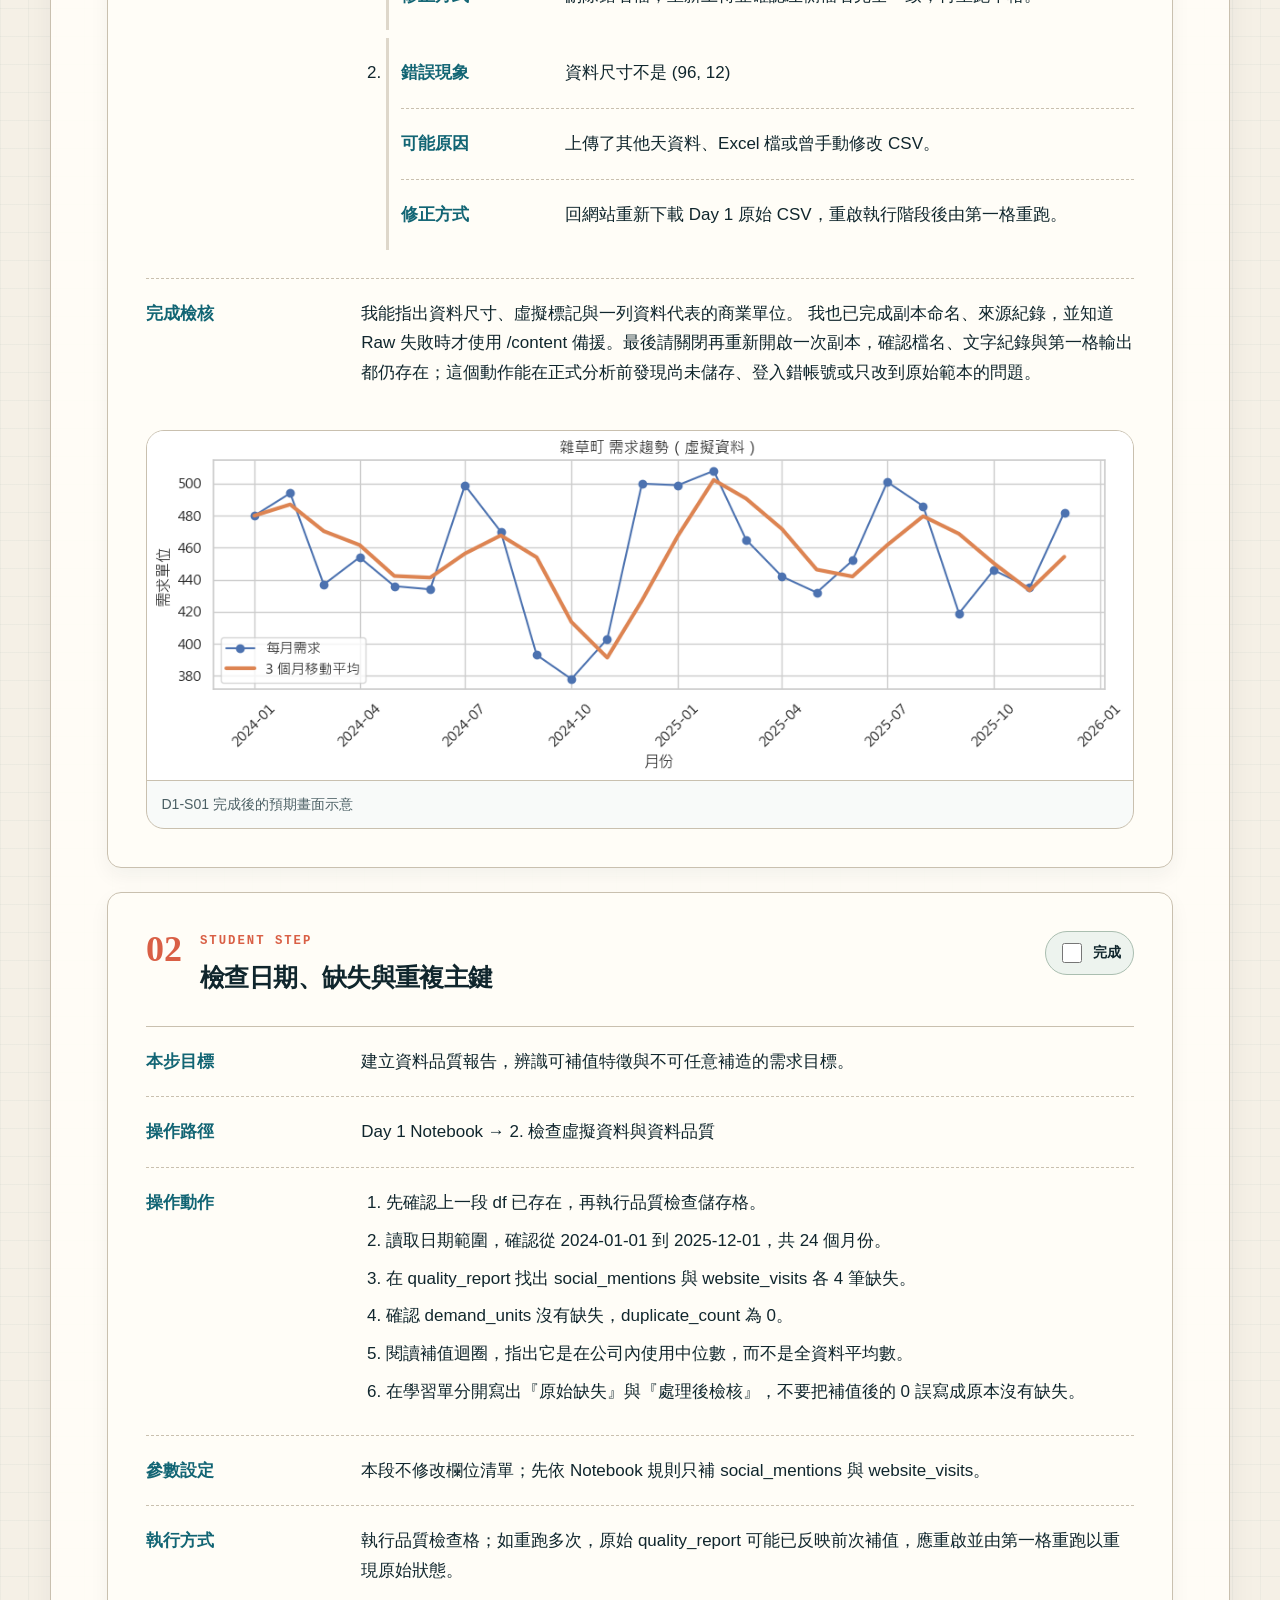
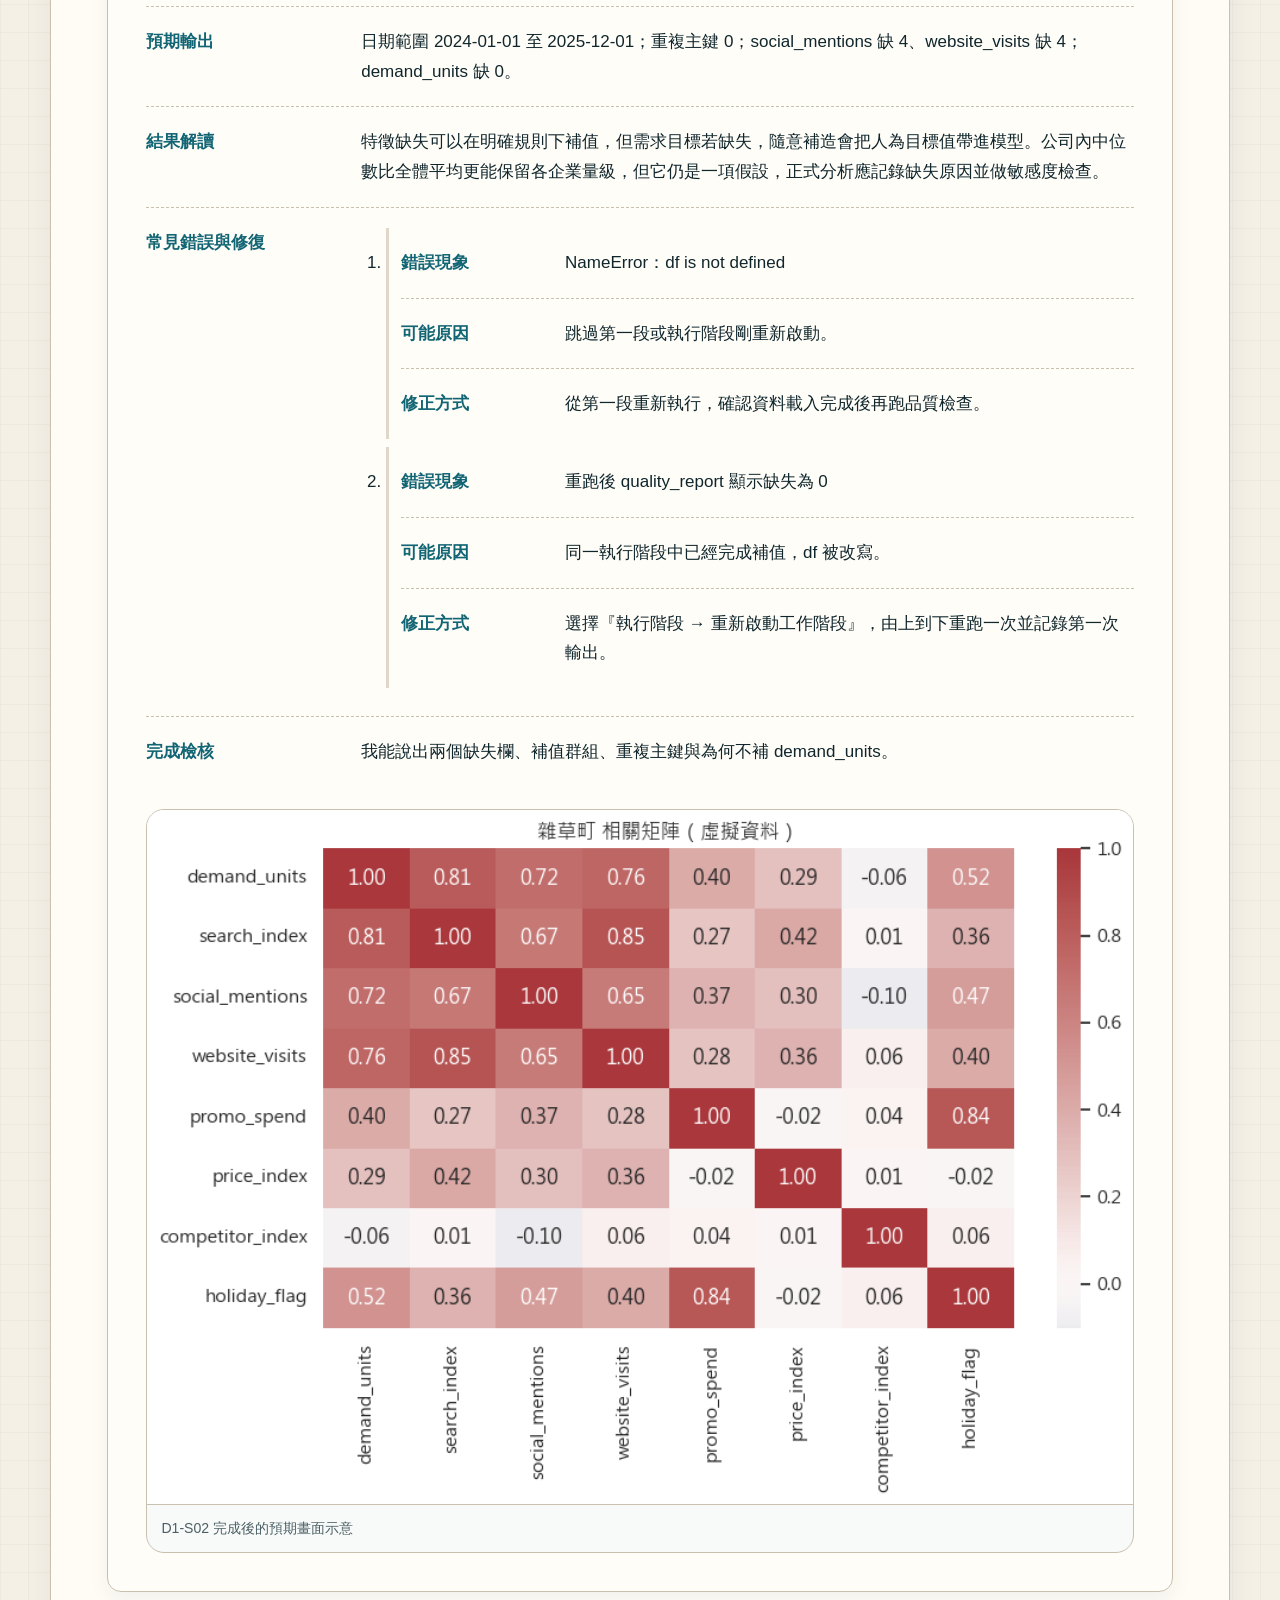
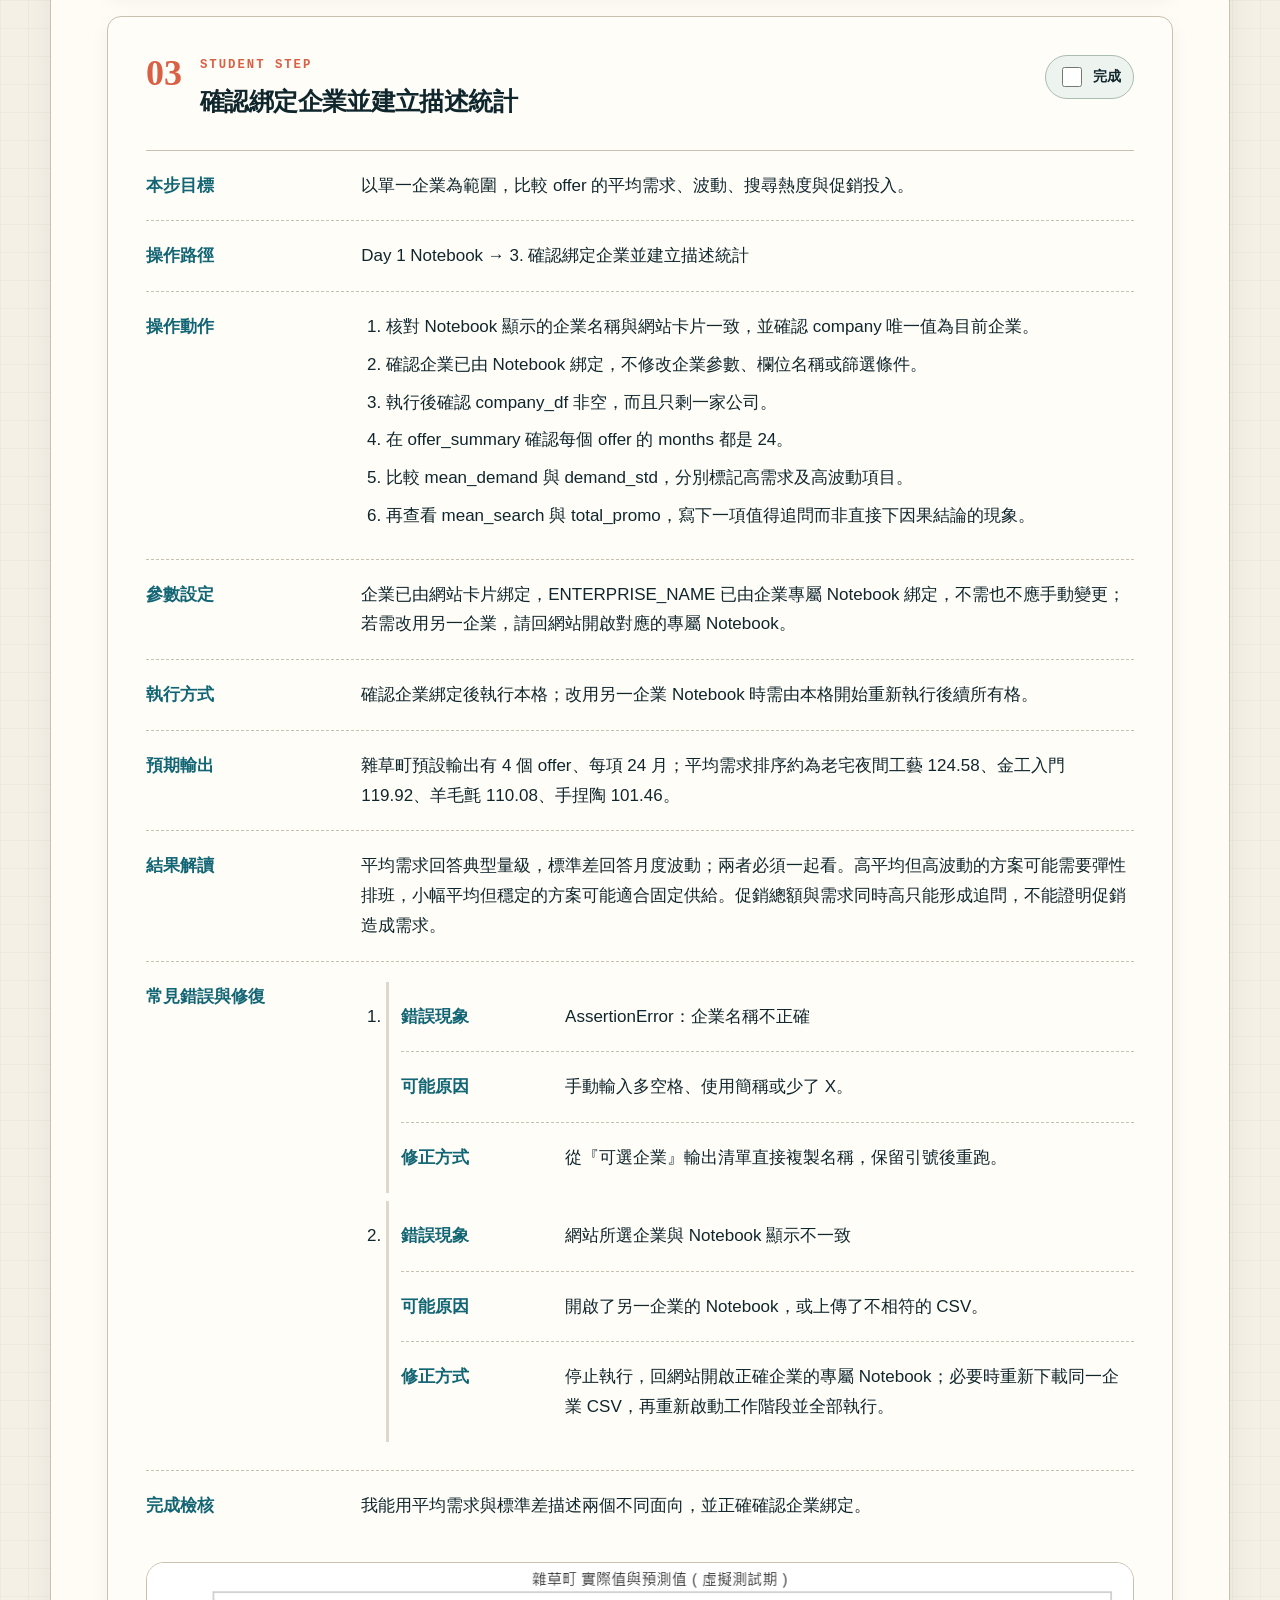
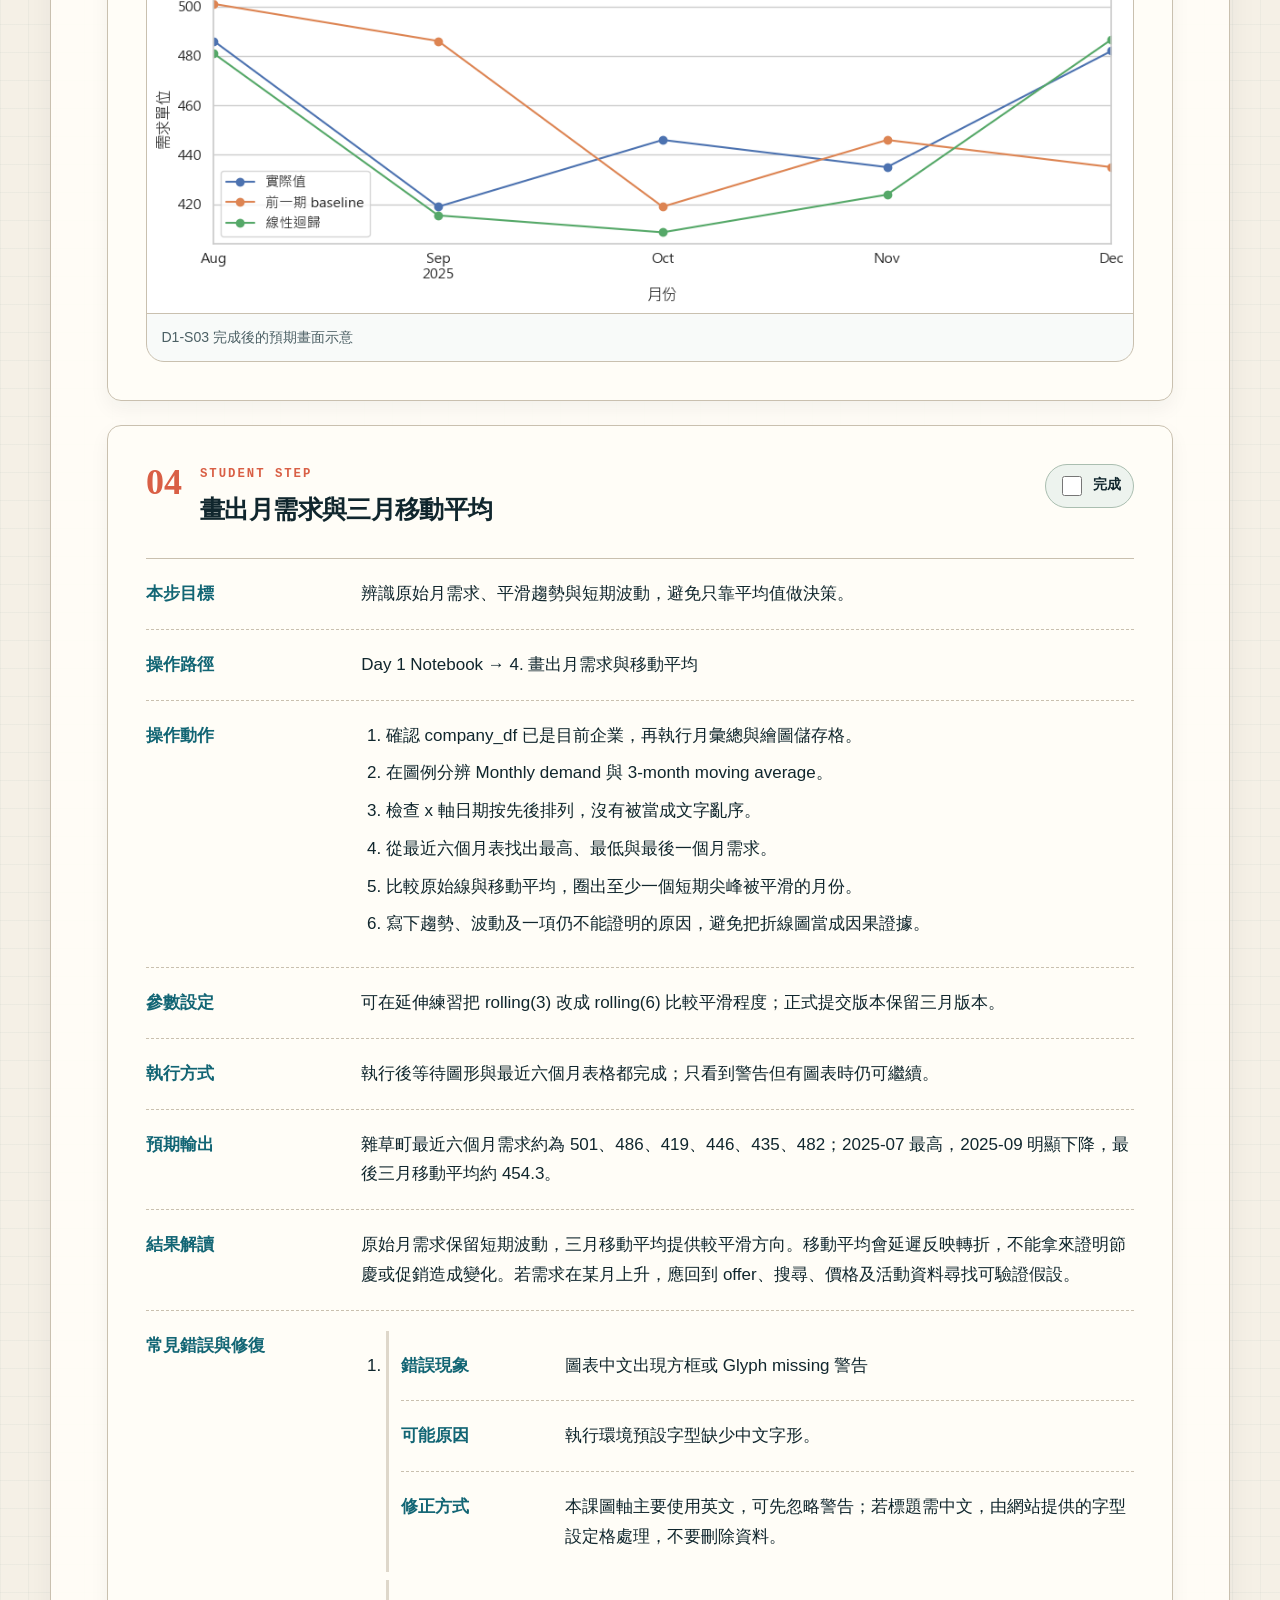
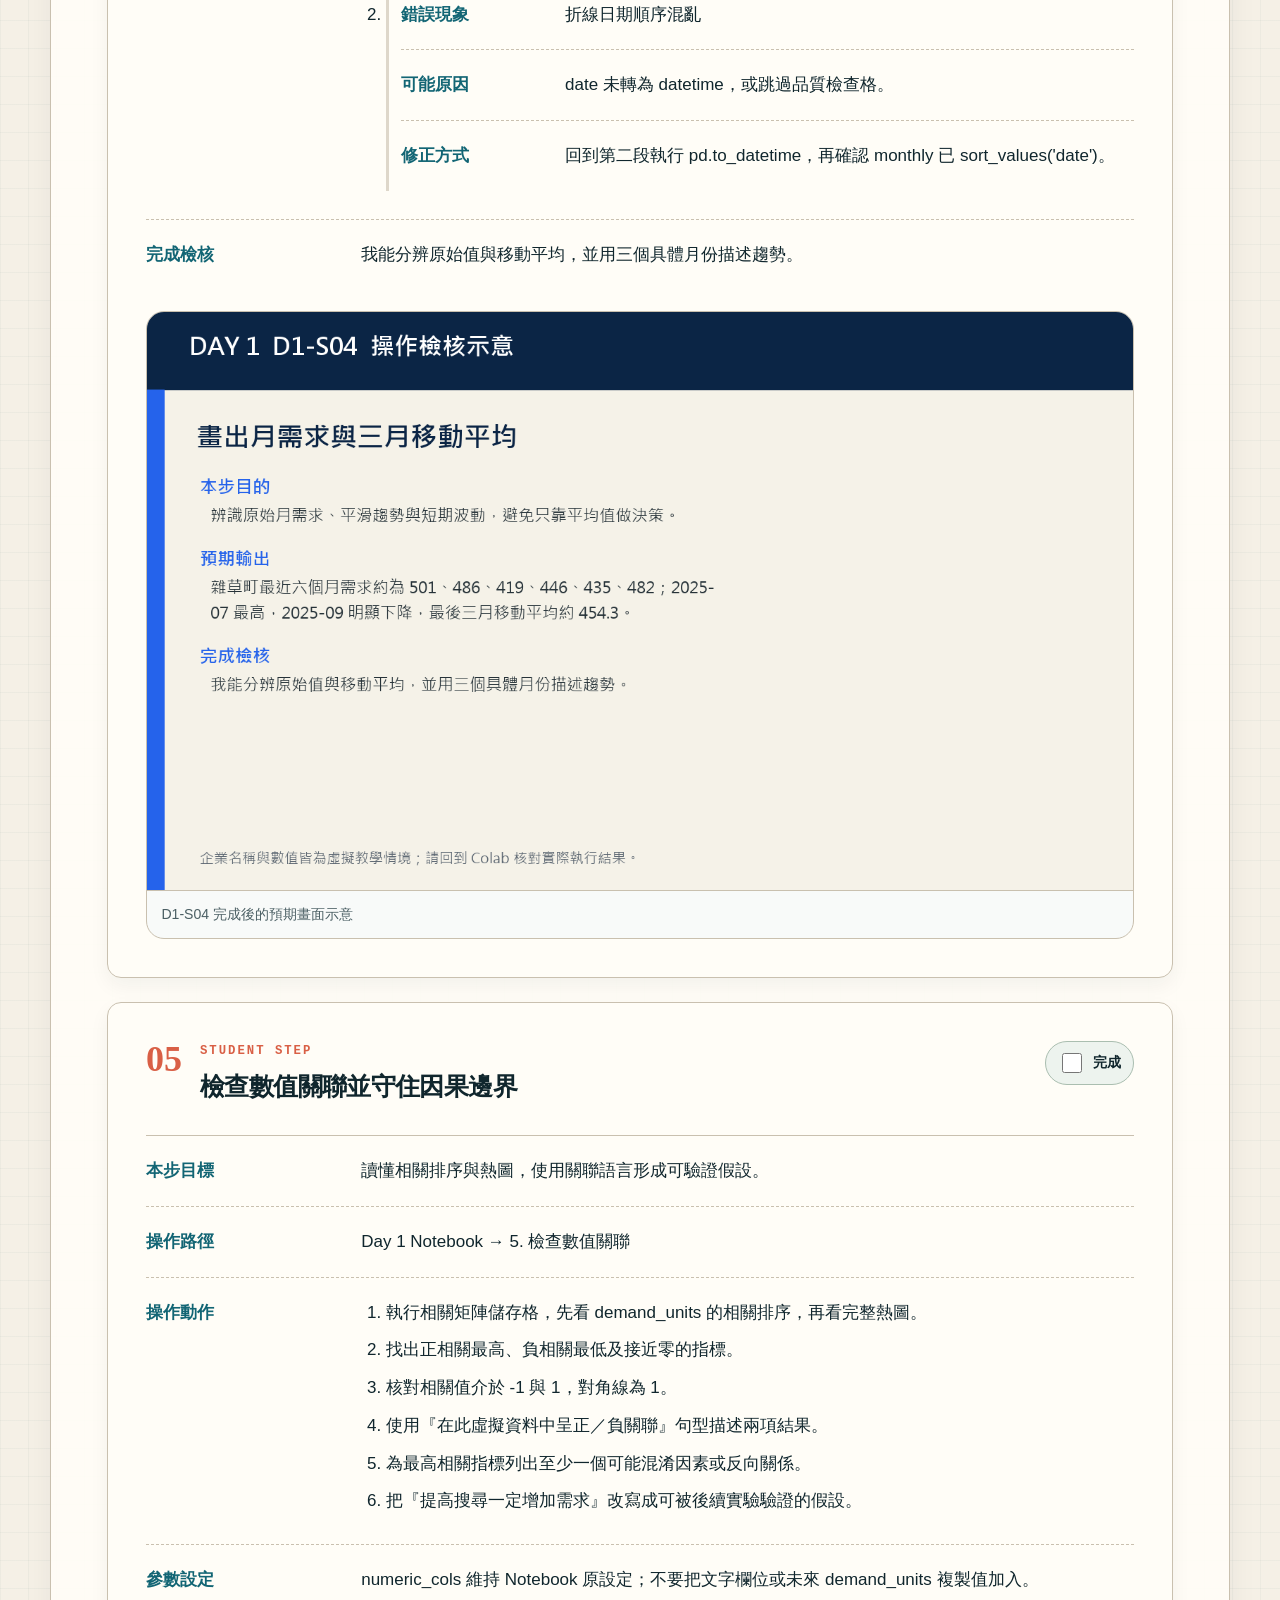
==== commit e728dddb: "feat: publish enterprise-specific M4 course" ====
--- a/docs/day-1/index.html
+++ b/docs/day-1/index.html
@@ -34,22 +34,41 @@
       <p class="progress-copy" data-progress-summary data-day="1">0 / 10 步</p>
       <div class="progress-track" role="progressbar" aria-valuemin="0" aria-valuemax="10" aria-valuenow="0" data-progress-bar data-day="1"><span></span></div>
       <button class="text-button" type="button" data-reset-progress data-day="1">重設今日進度</button>
+      <div class="completion-state" data-completion-state data-day="1" hidden><img class="completion-illustration" src="../assets/brand/enen-celebrate.png" width="133" height="133" loading="lazy" decoding="async" alt="恩恩老師舉起雙手慶祝完成今日所有步驟"><p><strong>今日步驟完成！</strong><span>先核對 Notebook，再提交驗收表單。</span></p></div>
     </aside>
   </div>
 </section>
 <div class="shell page-stack">
-  <div class="action-grid" aria-label="本日教學資源"><a class="action-button action-colab" href="https://colab.research.google.com/github/johnnychao/mcut-m4-business-analytics-2026-student/blob/main/docs/resources/notebooks/day-1-demand-analysis.ipynb" target="_blank" rel="noopener"><span aria-hidden="true">↗</span>在 Colab 開啟</a><a class="action-button action-notebook" href="https://github.com/johnnychao/mcut-m4-business-analytics-2026-student/blob/main/docs/resources/notebooks/day-1-demand-analysis.ipynb" target="_blank" rel="noopener"><span aria-hidden="true">⇩</span>查看 Notebook</a><a class="action-button action-csv" href="https://raw.githubusercontent.com/johnnychao/mcut-m4-business-analytics-2026-student/main/docs/resources/data/day-1-market-demand.csv" target="_blank" rel="noopener"><span aria-hidden="true">⇩</span>下載 CSV</a><a class="action-button action-form" href="https://docs.google.com/forms/d/e/1FAIpQLSceHlnQZDqT08GiFDYzF0x03SGpVGXFJ-z_lhab8G1NLNTeJA/viewform" target="_blank" rel="noopener"><span aria-hidden="true">✓</span>課後驗收表單</a></div>
+
+<section class="day-resource-panel" data-enterprise-scope data-day="1" aria-label="Day 1 企業別教學資源">
+
+<div class="enterprise-selector" data-enterprise-selector>
+  <label for="enterprise-day-1"><span>先選擇企業情境</span><strong>你的選擇會套用到四天資源</strong></label>
+  <select id="enterprise-day-1" data-enterprise-select aria-describedby="enterprise-day-1-help"><option value="zacao-town">雜草町</option><option value="e-da-development">義大開發</option><option value="shengxiangzhen-genmei">盛香珍 × 亙美質珍</option><option value="formosa-optical">寶島眼鏡</option></select>
+  <p id="enterprise-day-1-help">之後仍可切換；選擇只保存在這個瀏覽器。</p>
+</div>
+
+  <div class="enterprise-resource-groups"><div class="enterprise-resource-group" data-enterprise-group="zacao-town"><p class="enterprise-resource-title"><span data-enterprise-current>雜草町</span>｜Day 1 專屬下載</p><div class="action-grid" aria-label="雜草町 Day 1 教學資源"><a class="action-button action-colab" href="https://colab.research.google.com/github/johnnychao/mcut-m4-business-analytics-2026-student/blob/main/docs/resources/notebooks/zacao-town/day-1-zacao-town-demand-analysis.ipynb" target="_blank" rel="noopener"><span aria-hidden="true">↗</span>在 Colab 開啟</a><a class="action-button action-notebook" href="https://github.com/johnnychao/mcut-m4-business-analytics-2026-student/blob/main/docs/resources/notebooks/zacao-town/day-1-zacao-town-demand-analysis.ipynb" target="_blank" rel="noopener"><span aria-hidden="true">⇩</span>下載 Notebook</a><a class="action-button action-csv" href="https://raw.githubusercontent.com/johnnychao/mcut-m4-business-analytics-2026-student/main/docs/resources/data/zacao-town/day-1-zacao-town-market-demand.csv" target="_blank" rel="noopener"><span aria-hidden="true">⇩</span>下載 CSV</a></div></div><div class="enterprise-resource-group" data-enterprise-group="e-da-development" hidden><p class="enterprise-resource-title"><span data-enterprise-current>義大開發</span>｜Day 1 專屬下載</p><div class="action-grid" aria-label="義大開發 Day 1 教學資源"><a class="action-button action-colab" href="https://colab.research.google.com/github/johnnychao/mcut-m4-business-analytics-2026-student/blob/main/docs/resources/notebooks/e-da-development/day-1-e-da-development-demand-analysis.ipynb" target="_blank" rel="noopener"><span aria-hidden="true">↗</span>在 Colab 開啟</a><a class="action-button action-notebook" href="https://github.com/johnnychao/mcut-m4-business-analytics-2026-student/blob/main/docs/resources/notebooks/e-da-development/day-1-e-da-development-demand-analysis.ipynb" target="_blank" rel="noopener"><span aria-hidden="true">⇩</span>下載 Notebook</a><a class="action-button action-csv" href="https://raw.githubusercontent.com/johnnychao/mcut-m4-business-analytics-2026-student/main/docs/resources/data/e-da-development/day-1-e-da-development-market-demand.csv" target="_blank" rel="noopener"><span aria-hidden="true">⇩</span>下載 CSV</a></div></div><div class="enterprise-resource-group" data-enterprise-group="shengxiangzhen-genmei" hidden><p class="enterprise-resource-title"><span data-enterprise-current>盛香珍 × 亙美質珍</span>｜Day 1 專屬下載</p><div class="action-grid" aria-label="盛香珍 × 亙美質珍 Day 1 教學資源"><a class="action-button action-colab" href="https://colab.research.google.com/github/johnnychao/mcut-m4-business-analytics-2026-student/blob/main/docs/resources/notebooks/shengxiangzhen-genmei/day-1-shengxiangzhen-genmei-demand-analysis.ipynb" target="_blank" rel="noopener"><span aria-hidden="true">↗</span>在 Colab 開啟</a><a class="action-button action-notebook" href="https://github.com/johnnychao/mcut-m4-business-analytics-2026-student/blob/main/docs/resources/notebooks/shengxiangzhen-genmei/day-1-shengxiangzhen-genmei-demand-analysis.ipynb" target="_blank" rel="noopener"><span aria-hidden="true">⇩</span>下載 Notebook</a><a class="action-button action-csv" href="https://raw.githubusercontent.com/johnnychao/mcut-m4-business-analytics-2026-student/main/docs/resources/data/shengxiangzhen-genmei/day-1-shengxiangzhen-genmei-market-demand.csv" target="_blank" rel="noopener"><span aria-hidden="true">⇩</span>下載 CSV</a></div></div><div class="enterprise-resource-group" data-enterprise-group="formosa-optical" hidden><p class="enterprise-resource-title"><span data-enterprise-current>寶島眼鏡</span>｜Day 1 專屬下載</p><div class="action-grid" aria-label="寶島眼鏡 Day 1 教學資源"><a class="action-button action-colab" href="https://colab.research.google.com/github/johnnychao/mcut-m4-business-analytics-2026-student/blob/main/docs/resources/notebooks/formosa-optical/day-1-formosa-optical-demand-analysis.ipynb" target="_blank" rel="noopener"><span aria-hidden="true">↗</span>在 Colab 開啟</a><a class="action-button action-notebook" href="https://github.com/johnnychao/mcut-m4-business-analytics-2026-student/blob/main/docs/resources/notebooks/formosa-optical/day-1-formosa-optical-demand-analysis.ipynb" target="_blank" rel="noopener"><span aria-hidden="true">⇩</span>下載 Notebook</a><a class="action-button action-csv" href="https://raw.githubusercontent.com/johnnychao/mcut-m4-business-analytics-2026-student/main/docs/resources/data/formosa-optical/day-1-formosa-optical-market-demand.csv" target="_blank" rel="noopener"><span aria-hidden="true">⇩</span>下載 CSV</a></div></div></div>
+  <div class="assessment-action"><p>完成分析後再前往當日驗收。</p><a class="action-button action-form" href="https://docs.google.com/forms/d/e/1FAIpQLSceHlnQZDqT08GiFDYzF0x03SGpVGXFJ-z_lhab8G1NLNTeJA/viewform" target="_blank" rel="noopener"><span aria-hidden="true">✓</span>前往當日驗收</a></div>
+</section>
+
   <section class="section-block story-block" aria-labelledby="story-title-1">
     <div class="section-heading"><p class="eyebrow">Business story</p><h2 id="story-title-1">今天，你是企業的數據分析顧問</h2></div>
-    <div class="story-copy"><p>星期一上午八點四十五分，虛構的「跨企業產品決策中心」收到四封標題完全相同的郵件：請在今天下班前告訴我，下一季應先驗證哪一項需求。寄件人分別來自雜草町、義大開發、盛香珍X亙美質珍與寶島眼鏡。雜草町的營運主管林若晴想知道老宅夜間工藝、金工入門、羊毛氈與手捏陶，哪一類活動值得優先加開；義大的企劃經理陳柏宇面對購物、住宿與樂園套票，希望找到需求正在升溫、但又不會讓現場容量失控的方案；盛香珍的品牌團隊正在評估小泡芙新品主打方向，擔心只憑社群聲量會高估短期熱潮；寶島眼鏡的會員經理則要判斷商品、驗配服務與會員方案中，哪一項適合先做門市測試。</p><p>四位主管沒有交付真實營運資料，而是提供一份為教學建立的兩年期虛擬資料。每一列代表某家公司、某個商品或服務、某一個月份，欄位包含搜尋熱度、社群提及、網站造訪、促銷投入、相對價格、競品強度、節慶標記與模擬需求量。會議室裡很快出現三種意見。行銷同仁說搜尋熱度最高的就應該先做；財務同仁說先看促銷投入能不能帶回需求；營運同仁則提醒，如果預測錯十個單位與錯一百個單位，排班、備料與庫存承受的風險完全不同。資料分析師許安庭把白板分成三欄：要預測什麼、怎麼知道模型不是只記住過去、結果錯了會影響哪一個決策。</p><p>你的角色就是今天的資料分析顧問。你不能把虛擬數字包裝成企業事實，也不能看到高相關就宣稱某個行銷動作造成需求。你要先確認資料粒度與品質，再為小組負責的企業建立描述統計與趨勢圖；接著依時間先後切分訓練與測試資料，先用「上個月需求」做簡單基準，再建立可解釋的線性迴歸流程。下午的主管會議只接受一張決策卡，內容必須清楚寫出較佳方法、測試誤差、建議行動、限制與還要補蒐的真實資料。若證據不足，最專業的答案不是硬選一個商品，而是提出可控制規模、可停損、可再驗證的小型測試。今天的挑戰不是算出最漂亮的分數，而是讓另一位分析師明天可以重跑你的流程，也讓主管知道這個結果能支持什麼、不能證明什麼。</p></div>
+    <div class="story-copy"><p>星期一上午八點四十五分，虛構的「跨企業產品決策中心」收到四封標題完全相同的郵件（以下企業、資料與結論皆為虛構教學用途）：請在今天下班前告訴我，下一季應先驗證哪一項需求。寄件人分別來自雜草町、義大開發、盛香珍 × 亙美質珍與寶島眼鏡。雜草町的營運主管林若晴想知道老宅夜間工藝、金工入門、羊毛氈與手捏陶，哪一類活動值得優先加開；義大的企劃經理陳柏宇面對購物、住宿與樂園套票，希望找到需求正在升溫、但又不會讓現場容量失控的方案；盛香珍的品牌企業部門正在評估小泡芙新品主打方向，擔心只憑社群聲量會高估短期熱潮；寶島眼鏡的會員經理則要判斷商品、驗配服務與會員方案中，哪一項適合先做門市測試。</p><p>四位主管只提供教學用兩年期虛擬資料。資料分析師提出三項線索：第一，每列是某企業、某商品或服務的單月觀察，可依時間切分；第二，搜尋、社群、造訪與促銷只可作預測線索，不能證明因果；第三，模型必須先和上月需求 baseline 比較，並把 MAE／RMSE 換回備料、排班或庫存風險。會議室裡很快出現三種意見。行銷同仁說搜尋熱度最高的就應該先做；財務同仁說先看促銷投入能不能帶回需求；營運同仁則提醒，如果預測錯十個單位與錯一百個單位，排班、備料與庫存承受的風險完全不同。資料分析師許安庭把白板分成三欄：要預測什麼、怎麼知道模型不是只記住過去、結果錯了會影響哪一個決策。</p><p>你的角色就是今天的資料分析顧問。你不能把虛擬數字包裝成企業事實，也不能看到高相關就宣稱某個行銷動作造成需求。你要先確認資料粒度與品質，再為個人負責的企業建立描述統計與趨勢圖；接著依時間先後切分訓練與測試資料，先用「上個月需求」做簡單基準，再建立可解釋的線性迴歸流程。17:00 前只需備妥一張決策卡草稿，內容必須清楚寫出較佳方法、測試誤差、建議行動、限制與還要補蒐的真實資料。若證據不足，最專業的做法不是硬選一個商品，而是提出可控制規模、可停損、可再驗證的小型測試。今天的挑戰不是算出最漂亮的分數，而是讓另一位分析師明天可以重跑你的流程，也讓主管知道這個結果能支持什麼、不能證明什麼。</p></div>
   </section>
   <section class="section-block objectives-block" aria-labelledby="objectives-title-1">
     <div class="section-heading"><p class="eyebrow">Learning goals</p><h2 id="objectives-title-1">完成今天後，你應該能做到</h2></div>
     <ol class="objective-list"><li><p>能先定義決策、分析單位與需求目標，再選擇分析方法。</p></li><li><p>能檢查日期、缺失、重複與虛擬資料標記，並說明補值邊界。</p></li><li><p>能以描述統計、趨勢圖與相關矩陣提出保守的市場觀察。</p></li><li><p>能依時間先後建立訓練集、測試集與上一期需求 baseline。</p></li><li><p>能用 MAE、RMSE、R² 比較 baseline 與線性迴歸。</p></li><li><p>能把模型結果翻譯成含誤差、限制及下一步驗證的企業決策卡。</p></li></ol>
   </section>
+
+<aside class="tutor-tip" aria-labelledby="tutor-tip-title-1">
+  <img class="tutor-tip-illustration" src="../assets/brand/enen-check-data.png" width="133" height="133" loading="lazy" decoding="async" alt="恩恩老師拿著檢核板逐項確認資料">
+  <div><p class="eyebrow">恩恩老師提醒</p><h2 id="tutor-tip-title-1">先確認資料品質，再看模型分數</h2><p>日期、缺漏值與分析單位若沒有先對齊，再漂亮的 MAE 也不能支撐需求決策。</p></div>
+</aside>
+
   <section class="section-block" aria-labelledby="timeline-title-1">
-    <div class="section-heading"><p class="eyebrow">8-hour route</p><h2 id="timeline-title-1">8 小時教學時間軸</h2></div>
-    <ol class="timeline"><li class="timeline-item"><div class="timeline-time">09:00–09:35</div><div class="timeline-card"><h3>故事任務與資料邊界</h3><dl class="field-list nested"><div class="field-row"><dt>學員活動</dt><dd><p>選定企業角色，確認 384 列、12 欄及虛擬標記。</p></dd></div></dl></div></li><li class="timeline-item"><div class="timeline-time">09:35–10:15</div><div class="timeline-card"><h3>資料品質門診</h3><dl class="field-list nested"><div class="field-row"><dt>學員活動</dt><dd><p>完成品質表並判斷哪些欄位可補值。</p></dd></div></dl></div></li><li class="timeline-item"><div class="timeline-time">10:15–10:25</div><div class="timeline-card"><h3>休息</h3><dl class="field-list nested"><div class="field-row"><dt>學員活動</dt><dd><p>儲存 Colab 副本。</p></dd></div></dl></div></li><li class="timeline-item"><div class="timeline-time">10:25–11:10</div><div class="timeline-card"><h3>企業篩選與描述統計</h3><dl class="field-list nested"><div class="field-row"><dt>學員活動</dt><dd><p>寫出一項高需求與一項高波動觀察。</p></dd></div></dl></div></li><li class="timeline-item"><div class="timeline-time">11:10–12:00</div><div class="timeline-card"><h3>趨勢與移動平均</h3><dl class="field-list nested"><div class="field-row"><dt>學員活動</dt><dd><p>完成趨勢圖閱讀卡。</p></dd></div></dl></div></li><li class="timeline-item"><div class="timeline-time">12:00–13:00</div><div class="timeline-card"><h3>午休</h3><dl class="field-list nested"><div class="field-row"><dt>學員活動</dt><dd><p>備份 Notebook 並確認前四段可重跑。</p></dd></div></dl></div></li><li class="timeline-item"><div class="timeline-time">13:00–13:40</div><div class="timeline-card"><h3>關聯而非因果</h3><dl class="field-list nested"><div class="field-row"><dt>學員活動</dt><dd><p>將三句因果敘述改為關聯敘述。</p></dd></div></dl></div></li><li class="timeline-item"><div class="timeline-time">13:40–14:25</div><div class="timeline-card"><h3>時間切分與 baseline</h3><dl class="field-list nested"><div class="field-row"><dt>學員活動</dt><dd><p>確認切分日、筆數與 naive MAE。</p></dd></div></dl></div></li><li class="timeline-item"><div class="timeline-time">14:25–14:35</div><div class="timeline-card"><h3>休息</h3><dl class="field-list nested"><div class="field-row"><dt>學員活動</dt><dd><p>補齊檢核句。</p></dd></div></dl></div></li><li class="timeline-item"><div class="timeline-time">14:35–15:25</div><div class="timeline-card"><h3>線性迴歸 Pipeline</h3><dl class="field-list nested"><div class="field-row"><dt>學員活動</dt><dd><p>完成模型訓練並畫出資料流。</p></dd></div></dl></div></li><li class="timeline-item"><div class="timeline-time">15:25–16:10</div><div class="timeline-card"><h3>模型比較</h3><dl class="field-list nested"><div class="field-row"><dt>學員活動</dt><dd><p>選出較佳方法並用需求單位說明誤差。</p></dd></div></dl></div></li><li class="timeline-item"><div class="timeline-time">16:10–17:00</div><div class="timeline-card"><h3>情境模擬</h3><dl class="field-list nested"><div class="field-row"><dt>學員活動</dt><dd><p>完成搜尋熱度加 10% 的敏感度解讀。</p></dd></div></dl></div></li><li class="timeline-item"><div class="timeline-time">17:00–18:00</div><div class="timeline-card"><h3>決策卡與驗收</h3><dl class="field-list nested"><div class="field-row"><dt>學員活動</dt><dd><p>繳交圖表、三指標及 150 字建議。</p></dd></div></dl></div></li></ol>
+    <div class="section-heading"><p class="eyebrow">520-minute route</p><h2 id="timeline-title-1">09:00–19:00 教學時間軸</h2></div>
+    <ol class="timeline"><li class="timeline-item"><div class="timeline-time">09:00–09:35</div><div class="timeline-card"><h3>D1-S01｜載入資料並確認分析任務</h3><dl class="field-list nested"><div class="field-row"><dt>學員活動</dt><dd><p>依 D1-S01 個人操作並完成：我能指出資料尺寸、虛擬標記與一列資料代表的商業單位。 我也已完成副本命名、來源紀錄，並知道 Raw 失敗時才使用 /content 備援。最後請關閉再重新開啟一次副本，確認檔名、文字紀錄與第一格輸出都仍存在；這個動作能在正式分析前發現尚未儲存、登入錯帳號或只改到原始範本的問題。</p></dd></div></dl></div></li><li class="timeline-item"><div class="timeline-time">09:35–10:10</div><div class="timeline-card"><h3>D1-S02｜檢查日期、缺失與重複主鍵</h3><dl class="field-list nested"><div class="field-row"><dt>學員活動</dt><dd><p>依 D1-S02 個人操作並完成：我能說出兩個缺失欄、補值群組、重複主鍵與為何不補 demand_units。</p></dd></div></dl></div></li><li class="timeline-item"><div class="timeline-time">10:10–10:20</div><div class="timeline-card"><h3>上午休息</h3><dl class="field-list nested"><div class="field-row"><dt>學員活動</dt><dd><p>離開螢幕、補水並確認下一段 Cell ID。</p></dd></div></dl></div></li><li class="timeline-item"><div class="timeline-time">10:20–10:55</div><div class="timeline-card"><h3>D1-S03｜確認綁定企業並建立描述統計</h3><dl class="field-list nested"><div class="field-row"><dt>學員活動</dt><dd><p>依 D1-S03 個人操作並完成：我能用平均需求與標準差描述兩個不同面向，並正確確認企業綁定。</p></dd></div></dl></div></li><li class="timeline-item"><div class="timeline-time">10:55–11:30</div><div class="timeline-card"><h3>D1-S04｜畫出月需求與三月移動平均</h3><dl class="field-list nested"><div class="field-row"><dt>學員活動</dt><dd><p>依 D1-S04 個人操作並完成：我能分辨原始值與移動平均，並用三個具體月份描述趨勢。</p></dd></div></dl></div></li><li class="timeline-item"><div class="timeline-time">11:30–11:40</div><div class="timeline-card"><h3>上午休息</h3><dl class="field-list nested"><div class="field-row"><dt>學員活動</dt><dd><p>整理目前輸出，下一段再繼續操作。</p></dd></div></dl></div></li><li class="timeline-item"><div class="timeline-time">11:40–12:40</div><div class="timeline-card"><h3>D1-S05｜檢查數值關聯並守住因果邊界</h3><dl class="field-list nested"><div class="field-row"><dt>學員活動</dt><dd><p>依 D1-S05 個人操作並完成：我能引用兩個相關值，並提出至少一個不把相關寫成因果的解釋。</p></dd></div></dl></div></li><li class="timeline-item"><div class="timeline-time">12:40–13:30</div><div class="timeline-card"><h3>午休</h3><dl class="field-list nested"><div class="field-row"><dt>學員活動</dt><dd><p>午餐與休息；請保留已儲存的 Colab 副本。</p></dd></div></dl></div></li><li class="timeline-item"><div class="timeline-time">13:30–14:05</div><div class="timeline-card"><h3>D1-S06｜建立時間切分與 naive baseline</h3><dl class="field-list nested"><div class="field-row"><dt>學員活動</dt><dd><p>依 D1-S06 個人操作並完成：我能畫出訓練與測試時間線，並用一句話解釋 10.35 需求單位。</p></dd></div></dl></div></li><li class="timeline-item"><div class="timeline-time">14:05–14:40</div><div class="timeline-card"><h3>D1-S07｜建立可重現的線性迴歸 Pipeline</h3><dl class="field-list nested"><div class="field-row"><dt>學員活動</dt><dd><p>依 D1-S07 個人操作並完成：我能畫出 Pipeline 資料流，並指出只有訓練資料可以 fit 前處理。</p></dd></div></dl></div></li><li class="timeline-item"><div class="timeline-time">14:40–14:50</div><div class="timeline-card"><h3>下午休息</h3><dl class="field-list nested"><div class="field-row"><dt>學員活動</dt><dd><p>讓眼睛與注意力休息，再進入後續分析。</p></dd></div></dl></div></li><li class="timeline-item"><div class="timeline-time">14:50–15:25</div><div class="timeline-card"><h3>D1-S08｜比較 baseline 與線性迴歸</h3><dl class="field-list nested"><div class="field-row"><dt>學員活動</dt><dd><p>依 D1-S08 個人操作並完成：我能用三個指標與原單位說明哪個方法較佳，也能說出一項評估限制。</p></dd></div></dl></div></li><li class="timeline-item"><div class="timeline-time">15:25–16:00</div><div class="timeline-card"><h3>D1-S09｜執行透明的市場訊號情境模擬</h3><dl class="field-list nested"><div class="field-row"><dt>學員活動</dt><dd><p>依 D1-S09 個人操作並完成：我能說明四列變化是模型敏感度，不是搜尋提升的因果承諾。</p></dd></div></dl></div></li><li class="timeline-item"><div class="timeline-time">16:00–17:00</div><div class="timeline-card"><h3>D1-S10｜整理需求預測成果草稿與繳交前檢核</h3><dl class="field-list nested"><div class="field-row"><dt>學員活動</dt><dd><p>依 D1-S10 個人操作並完成：我已備妥可重跑 Notebook、核心輸出與短摘要草稿，並知道 17:00 後的作答、實作與送出順序。</p></dd></div></dl></div></li><li class="timeline-item"><div class="timeline-time">17:00–17:20</div><div class="timeline-card"><h3>10 題選擇題</h3><dl class="field-list nested"><div class="field-row"><dt>學員活動</dt><dd><p>個人完成 10 題當日概念與輸出判讀題。</p></dd></div></dl></div></li><li class="timeline-item"><div class="timeline-time">17:20–18:40</div><div class="timeline-card"><h3>個人 Colab 實作</h3><dl class="field-list nested"><div class="field-row"><dt>學員活動</dt><dd><p>使用網站所選企業的專屬 Notebook 完成實作與決策摘要。</p></dd></div></dl></div></li><li class="timeline-item"><div class="timeline-time">18:40–19:00</div><div class="timeline-card"><h3>分享設定與提交</h3><dl class="field-list nested"><div class="field-row"><dt>學員活動</dt><dd><p>確認分享權限、貼上 Colab 網址與摘要後個別送出。</p></dd></div></dl></div></li></ol>
   </section>
   <section class="section-block steps-section" aria-labelledby="steps-title-1">
     <div class="section-heading"><p class="eyebrow">Follow along</p><h2 id="steps-title-1">學員逐步操作</h2><p>從上到下完成。每一步都包含輸入、操作、預期輸出、解讀與檢核。</p></div>
@@ -61,7 +80,7 @@
     <div><p class="eyebrow">Student step</p><h3>載入資料並確認分析任務</h3></div>
     <label class="progress-check"><input type="checkbox" data-progress-checkbox data-day="1" data-step="D1-S01"><span>完成</span></label>
   </div>
-  <dl class="field-list"><div class="field-row"><dt>本步目標</dt><dd><p>成功載入 Day 1 CSV，確認資料尺寸、欄位、分析粒度與虛擬資料邊界。</p></dd></div><div class="field-row"><dt>操作路徑</dt><dd><p>Day 1 Notebook → 1. 載入資料與套件</p></dd></div><div class="field-row"><dt>操作動作</dt><dd><ol class="content-list"><li><p>從課程網站按下「Open in Colab」，登入 Google 帳號後選擇「檔案 → 在雲端硬碟中儲存副本」。</p></li><li><p>從網站下載 day1_market_demand_signals.csv，再按 Colab 左側資料夾圖示，把 CSV 上傳到 /content。</p></li><li><p>確認 DATA_FILENAME 保持為 day1_market_demand_signals.csv，不要改成自己的中文檔名。</p></li><li><p>按儲存格左側播放鍵執行，第一次建立 Matplotlib 字型快取時耐心等待，不要重複按鍵。</p></li><li><p>在輸出區核對資料路徑、資料尺寸與前三列，並找到 is_synthetic 欄位。</p></li><li><p>在學習單寫下資料粒度：一列是一家公司的一個 offer 在一個月份的觀察。</p></li></ol></dd></div><div class="field-row"><dt>參數設定</dt><dd><p>本段不修改分析參數；只確認 DATA_FILENAME 與上傳檔名一致。</p></dd></div><div class="field-row"><dt>執行方式</dt><dd><p>執行本段唯一程式碼儲存格；看到資料預覽後才進入下一段。</p></dd></div><div class="field-row"><dt>預期輸出</dt><dd><p>預設資料尺寸應為 (384, 12)，前三列屬於雜草町手捏陶體驗；is_synthetic 顯示 True。路徑在 Colab 通常是 /content/day1_market_demand_signals.csv。</p></dd></div><div class="field-row"><dt>結果解讀</dt><dd><p>384 列來自 4 家公司 × 每家 4 個商品或服務 × 24 個月份。這個乘法若對不起來，代表資料可能少列、重複或使用錯檔。此處只能說資料為教學模擬，不能說任何一家企業真的有這些需求。</p></dd></div><div class="field-row"><dt>常見錯誤與修復</dt><dd><ol class="content-list"><li><dl class="field-list nested"><div class="field-row"><dt>錯誤現象</dt><dd><p>FileNotFoundError：找不到 day1_market_demand_signals.csv</p></dd></div><div class="field-row"><dt>可能原因</dt><dd><p>CSV 尚未上傳，或瀏覽器替重複下載檔加上 (1)。</p></dd></div><div class="field-row"><dt>修正方式</dt><dd><p>刪除錯名檔，重新上傳並確認左側檔名完全一致，再重跑本格。</p></dd></div></dl></li><li><dl class="field-list nested"><div class="field-row"><dt>錯誤現象</dt><dd><p>資料尺寸不是 (384, 12)</p></dd></div><div class="field-row"><dt>可能原因</dt><dd><p>上傳了其他天資料、Excel 檔或曾手動修改 CSV。</p></dd></div><div class="field-row"><dt>修正方式</dt><dd><p>回網站重新下載 Day 1 原始 CSV，重啟執行階段後由第一格重跑。</p></dd></div></dl></li></ol></dd></div><div class="field-row"><dt>完成檢核</dt><dd><p>我能指出資料尺寸、虛擬標記與一列資料代表的商業單位。</p></dd></div></dl>
+  <dl class="field-list"><div class="field-row"><dt>本步目標</dt><dd><p>成功載入 Day 1 CSV，確認資料尺寸、欄位、分析粒度與虛擬資料邊界。</p></dd></div><div class="field-row"><dt>操作路徑</dt><dd><p>Day 1 Notebook → [D1-S01] 載入資料並確認分析任務</p></dd></div><div class="field-row"><dt>操作動作</dt><dd><ol class="content-list"><li><p>從課程網站按下「在 Colab 開啟」，登入 Google 帳號後選擇「檔案 → 在雲端硬碟中儲存副本」。</p></li><li><p>找到 [D1-S01] 儲存格，先閱讀上方目的與資料來源說明。</p></li><li><p>直接按儲存格左側播放鍵；Notebook 會優先從 GitHub Raw 讀取公開虛擬 CSV。</p></li><li><p>若網路讀取失敗，才從網站下載目前企業卡片的專屬 CSV，再上傳到 Colab /content。</p></li><li><p>在輸出區核對資料來源、資料尺寸、前三列與 is_synthetic=True。</p></li><li><p>把資料粒度寫成一句完整句子：一列代表哪一家公司、哪個對象、哪個時間單位。</p></li><li><p>把目前 Colab 副本重新命名為「DayX_姓名_企業名稱」，確認右上角顯示已儲存到雲端硬碟。</p></li><li><p>在本段下方新增一個文字儲存格，記錄資料來源、執行日期與你負責的企業，作為後續分析稽核線索。</p></li></ol></dd></div><div class="field-row"><dt>參數設定</dt><dd><p>企業已由網站卡片綁定，ENTERPRISE_NAME 已由企業專屬 Notebook 綁定，不需也不應手動變更；若需改用另一企業，請回網站開啟對應的專屬 Notebook。</p></dd></div><div class="field-row"><dt>執行方式</dt><dd><p>執行本段唯一程式碼儲存格；看到資料預覽與虛擬標記後才進入下一段。</p></dd></div><div class="field-row"><dt>預期輸出</dt><dd><p>資料尺寸為 (96, 12)，company 只有網站所選企業，每家 4 個 offer、24 個月；is_synthetic 為 True。</p></dd></div><div class="field-row"><dt>結果解讀</dt><dd><p>96 列來自目前企業的 4 個 offer 各 24 個月。列數與結構對不起來時就先停止；對得起來仍要繼續檢查日期、缺失、重複與極端值。</p></dd></div><div class="field-row"><dt>常見錯誤與修復</dt><dd><ol class="content-list"><li><dl class="field-list nested"><div class="field-row"><dt>錯誤現象</dt><dd><p>FileNotFoundError：找不到 day-1-{enterprise-id}-market-demand.csv</p></dd></div><div class="field-row"><dt>可能原因</dt><dd><p>CSV 尚未上傳，或瀏覽器替重複下載檔加上 (1)。</p></dd></div><div class="field-row"><dt>修正方式</dt><dd><p>刪除錯名檔，重新上傳並確認左側檔名完全一致，再重跑本格。</p></dd></div></dl></li><li><dl class="field-list nested"><div class="field-row"><dt>錯誤現象</dt><dd><p>資料尺寸不是 (96, 12)</p></dd></div><div class="field-row"><dt>可能原因</dt><dd><p>上傳了其他天資料、Excel 檔或曾手動修改 CSV。</p></dd></div><div class="field-row"><dt>修正方式</dt><dd><p>回網站重新下載 Day 1 原始 CSV，重啟執行階段後由第一格重跑。</p></dd></div></dl></li></ol></dd></div><div class="field-row"><dt>完成檢核</dt><dd><p>我能指出資料尺寸、虛擬標記與一列資料代表的商業單位。 我也已完成副本命名、來源紀錄，並知道 Raw 失敗時才使用 /content 備援。最後請關閉再重新開啟一次副本，確認檔名、文字紀錄與第一格輸出都仍存在；這個動作能在正式分析前發現尚未儲存、登入錯帳號或只改到原始範本的問題。</p></dd></div></dl>
   <figure class="output-figure"><img loading="lazy" src="../assets/figures/day-1/figure-01.png" alt="Day 1 D1-S01 完成後的 Colab 輸出或操作檢核示意"><figcaption>D1-S01 完成後的預期畫面示意</figcaption></figure>
 </article>
 
@@ -71,17 +90,17 @@
     <div><p class="eyebrow">Student step</p><h3>檢查日期、缺失與重複主鍵</h3></div>
     <label class="progress-check"><input type="checkbox" data-progress-checkbox data-day="1" data-step="D1-S02"><span>完成</span></label>
   </div>
-  <dl class="field-list"><div class="field-row"><dt>本步目標</dt><dd><p>建立資料品質報告，辨識可補值特徵與不可任意補造的需求目標。</p></dd></div><div class="field-row"><dt>操作路徑</dt><dd><p>Day 1 Notebook → 2. 檢查虛擬資料與資料品質</p></dd></div><div class="field-row"><dt>操作動作</dt><dd><ol class="content-list"><li><p>先確認上一段 df 已存在，再執行品質檢查儲存格。</p></li><li><p>讀取日期範圍，確認從 2024-01-01 到 2025-12-01，共 24 個月份。</p></li><li><p>在 quality_report 找出 social_mentions 與 website_visits 各 4 筆缺失。</p></li><li><p>確認 demand_units 沒有缺失，duplicate_count 為 0。</p></li><li><p>閱讀補值迴圈，指出它是在公司內使用中位數，而不是全資料平均數。</p></li><li><p>在學習單分開寫出『原始缺失』與『處理後檢核』，不要把補值後的 0 誤寫成原本沒有缺失。</p></li></ol></dd></div><div class="field-row"><dt>參數設定</dt><dd><p>本段不修改欄位清單；先依 Notebook 規則只補 social_mentions 與 website_visits。</p></dd></div><div class="field-row"><dt>執行方式</dt><dd><p>執行品質檢查格；如重跑多次，原始 quality_report 可能已反映前次補值，應重啟並由第一格重跑以重現原始狀態。</p></dd></div><div class="field-row"><dt>預期輸出</dt><dd><p>日期範圍 2024-01-01 至 2025-12-01；重複主鍵 0；social_mentions 缺 4、website_visits 缺 4；demand_units 缺 0。</p></dd></div><div class="field-row"><dt>結果解讀</dt><dd><p>特徵缺失可以在明確規則下補值，但需求目標若缺失，隨意補造會把人為答案帶進模型。公司內中位數比全體平均更能保留各企業量級，但它仍是一項假設，正式分析應記錄缺失原因並做敏感度檢查。</p></dd></div><div class="field-row"><dt>常見錯誤與修復</dt><dd><ol class="content-list"><li><dl class="field-list nested"><div class="field-row"><dt>錯誤現象</dt><dd><p>NameError：df is not defined</p></dd></div><div class="field-row"><dt>可能原因</dt><dd><p>跳過第一段或執行階段剛重新啟動。</p></dd></div><div class="field-row"><dt>修正方式</dt><dd><p>從第一段重新執行，確認資料載入完成後再跑品質檢查。</p></dd></div></dl></li><li><dl class="field-list nested"><div class="field-row"><dt>錯誤現象</dt><dd><p>重跑後 quality_report 顯示缺失為 0</p></dd></div><div class="field-row"><dt>可能原因</dt><dd><p>同一執行階段中已經完成補值，df 被改寫。</p></dd></div><div class="field-row"><dt>修正方式</dt><dd><p>選擇『執行階段 → 重新啟動工作階段』，由上到下重跑一次並記錄第一次輸出。</p></dd></div></dl></li></ol></dd></div><div class="field-row"><dt>完成檢核</dt><dd><p>我能說出兩個缺失欄、補值群組、重複主鍵與為何不補 demand_units。</p></dd></div></dl>
+  <dl class="field-list"><div class="field-row"><dt>本步目標</dt><dd><p>建立資料品質報告，辨識可補值特徵與不可任意補造的需求目標。</p></dd></div><div class="field-row"><dt>操作路徑</dt><dd><p>Day 1 Notebook → 2. 檢查虛擬資料與資料品質</p></dd></div><div class="field-row"><dt>操作動作</dt><dd><ol class="content-list"><li><p>先確認上一段 df 已存在，再執行品質檢查儲存格。</p></li><li><p>讀取日期範圍，確認從 2024-01-01 到 2025-12-01，共 24 個月份。</p></li><li><p>在 quality_report 找出 social_mentions 與 website_visits 各 4 筆缺失。</p></li><li><p>確認 demand_units 沒有缺失，duplicate_count 為 0。</p></li><li><p>閱讀補值迴圈，指出它是在公司內使用中位數，而不是全資料平均數。</p></li><li><p>在學習單分開寫出『原始缺失』與『處理後檢核』，不要把補值後的 0 誤寫成原本沒有缺失。</p></li></ol></dd></div><div class="field-row"><dt>參數設定</dt><dd><p>本段不修改欄位清單；先依 Notebook 規則只補 social_mentions 與 website_visits。</p></dd></div><div class="field-row"><dt>執行方式</dt><dd><p>執行品質檢查格；如重跑多次，原始 quality_report 可能已反映前次補值，應重啟並由第一格重跑以重現原始狀態。</p></dd></div><div class="field-row"><dt>預期輸出</dt><dd><p>日期範圍 2024-01-01 至 2025-12-01；重複主鍵 0；social_mentions 缺 4、website_visits 缺 4；demand_units 缺 0。</p></dd></div><div class="field-row"><dt>結果解讀</dt><dd><p>特徵缺失可以在明確規則下補值，但需求目標若缺失，隨意補造會把人為目標值帶進模型。公司內中位數比全體平均更能保留各企業量級，但它仍是一項假設，正式分析應記錄缺失原因並做敏感度檢查。</p></dd></div><div class="field-row"><dt>常見錯誤與修復</dt><dd><ol class="content-list"><li><dl class="field-list nested"><div class="field-row"><dt>錯誤現象</dt><dd><p>NameError：df is not defined</p></dd></div><div class="field-row"><dt>可能原因</dt><dd><p>跳過第一段或執行階段剛重新啟動。</p></dd></div><div class="field-row"><dt>修正方式</dt><dd><p>從第一段重新執行，確認資料載入完成後再跑品質檢查。</p></dd></div></dl></li><li><dl class="field-list nested"><div class="field-row"><dt>錯誤現象</dt><dd><p>重跑後 quality_report 顯示缺失為 0</p></dd></div><div class="field-row"><dt>可能原因</dt><dd><p>同一執行階段中已經完成補值，df 被改寫。</p></dd></div><div class="field-row"><dt>修正方式</dt><dd><p>選擇『執行階段 → 重新啟動工作階段』，由上到下重跑一次並記錄第一次輸出。</p></dd></div></dl></li></ol></dd></div><div class="field-row"><dt>完成檢核</dt><dd><p>我能說出兩個缺失欄、補值群組、重複主鍵與為何不補 demand_units。</p></dd></div></dl>
   <figure class="output-figure"><img loading="lazy" src="../assets/figures/day-1/figure-02.png" alt="Day 1 D1-S02 完成後的 Colab 輸出或操作檢核示意"><figcaption>D1-S02 完成後的預期畫面示意</figcaption></figure>
 </article>
 
 <article class="step-card" id="D1-S03" tabindex="-1" data-step-card>
   <div class="step-heading">
     <span class="step-number" aria-hidden="true">03</span>
-    <div><p class="eyebrow">Student step</p><h3>選定企業並建立描述統計</h3></div>
+    <div><p class="eyebrow">Student step</p><h3>確認綁定企業並建立描述統計</h3></div>
     <label class="progress-check"><input type="checkbox" data-progress-checkbox data-day="1" data-step="D1-S03"><span>完成</span></label>
   </div>
-  <dl class="field-list"><div class="field-row"><dt>本步目標</dt><dd><p>以單一企業為範圍，比較 offer 的平均需求、波動、搜尋熱度與促銷投入。</p></dd></div><div class="field-row"><dt>操作路徑</dt><dd><p>Day 1 Notebook → 3. 選擇企業並建立描述統計</p></dd></div><div class="field-row"><dt>操作動作</dt><dd><ol class="content-list"><li><p>查看輸出的可選企業清單，從清單複製組別負責的企業名稱。</p></li><li><p>只修改 SELECTED_COMPANY 等號右側字串，不改欄位名稱與篩選條件。</p></li><li><p>執行後確認 company_df 非空，而且只剩一家公司。</p></li><li><p>在 offer_summary 確認每個 offer 的 months 都是 24。</p></li><li><p>比較 mean_demand 與 demand_std，分別標記高需求及高波動項目。</p></li><li><p>再查看 mean_search 與 total_promo，寫下一項值得追問而非直接下因果結論的現象。</p></li></ol></dd></div><div class="field-row"><dt>參數設定</dt><dd><p>SELECTED_COMPANY 可填：雜草町、義大開發、盛香珍X亙美質珍、寶島眼鏡。字元必須完全一致。</p></dd></div><div class="field-row"><dt>執行方式</dt><dd><p>修改企業名稱後執行本格；切換企業時需由本格開始重新執行後續所有格。</p></dd></div><div class="field-row"><dt>預期輸出</dt><dd><p>雜草町預設輸出有 4 個 offer、每項 24 月；平均需求排序約為老宅夜間工藝 124.58、金工入門 119.92、羊毛氈 110.08、手捏陶 101.46。</p></dd></div><div class="field-row"><dt>結果解讀</dt><dd><p>平均需求回答典型量級，標準差回答月度波動；兩者必須一起看。高平均但高波動的方案可能需要彈性排班，小幅平均但穩定的方案可能適合固定供給。促銷總額與需求同時高只能形成追問，不能證明促銷造成需求。</p></dd></div><div class="field-row"><dt>常見錯誤與修復</dt><dd><ol class="content-list"><li><dl class="field-list nested"><div class="field-row"><dt>錯誤現象</dt><dd><p>AssertionError：企業名稱不正確</p></dd></div><div class="field-row"><dt>可能原因</dt><dd><p>手動輸入多空格、使用簡稱或少了 X。</p></dd></div><div class="field-row"><dt>修正方式</dt><dd><p>從『可選企業』輸出清單直接複製名稱，保留引號後重跑。</p></dd></div></dl></li><li><dl class="field-list nested"><div class="field-row"><dt>錯誤現象</dt><dd><p>切換企業後圖表仍顯示前一家公司</p></dd></div><div class="field-row"><dt>可能原因</dt><dd><p>只重跑企業篩選格，未重跑後續儲存格。</p></dd></div><div class="field-row"><dt>修正方式</dt><dd><p>從本格開始依序執行到目前位置，或使用『執行這個儲存格和下方』。</p></dd></div></dl></li></ol></dd></div><div class="field-row"><dt>完成檢核</dt><dd><p>我能用平均需求與標準差描述兩個不同面向，並正確切換企業。</p></dd></div></dl>
+  <dl class="field-list"><div class="field-row"><dt>本步目標</dt><dd><p>以單一企業為範圍，比較 offer 的平均需求、波動、搜尋熱度與促銷投入。</p></dd></div><div class="field-row"><dt>操作路徑</dt><dd><p>Day 1 Notebook → 3. 確認綁定企業並建立描述統計</p></dd></div><div class="field-row"><dt>操作動作</dt><dd><ol class="content-list"><li><p>核對 Notebook 顯示的企業名稱與網站卡片一致，並確認 company 唯一值為目前企業。</p></li><li><p>確認企業已由 Notebook 綁定，不修改企業參數、欄位名稱或篩選條件。</p></li><li><p>執行後確認 company_df 非空，而且只剩一家公司。</p></li><li><p>在 offer_summary 確認每個 offer 的 months 都是 24。</p></li><li><p>比較 mean_demand 與 demand_std，分別標記高需求及高波動項目。</p></li><li><p>再查看 mean_search 與 total_promo，寫下一項值得追問而非直接下因果結論的現象。</p></li></ol></dd></div><div class="field-row"><dt>參數設定</dt><dd><p>企業已由網站卡片綁定，ENTERPRISE_NAME 已由企業專屬 Notebook 綁定，不需也不應手動變更；若需改用另一企業，請回網站開啟對應的專屬 Notebook。</p></dd></div><div class="field-row"><dt>執行方式</dt><dd><p>確認企業綁定後執行本格；改用另一企業 Notebook 時需由本格開始重新執行後續所有格。</p></dd></div><div class="field-row"><dt>預期輸出</dt><dd><p>雜草町預設輸出有 4 個 offer、每項 24 月；平均需求排序約為老宅夜間工藝 124.58、金工入門 119.92、羊毛氈 110.08、手捏陶 101.46。</p></dd></div><div class="field-row"><dt>結果解讀</dt><dd><p>平均需求回答典型量級，標準差回答月度波動；兩者必須一起看。高平均但高波動的方案可能需要彈性排班，小幅平均但穩定的方案可能適合固定供給。促銷總額與需求同時高只能形成追問，不能證明促銷造成需求。</p></dd></div><div class="field-row"><dt>常見錯誤與修復</dt><dd><ol class="content-list"><li><dl class="field-list nested"><div class="field-row"><dt>錯誤現象</dt><dd><p>AssertionError：企業名稱不正確</p></dd></div><div class="field-row"><dt>可能原因</dt><dd><p>手動輸入多空格、使用簡稱或少了 X。</p></dd></div><div class="field-row"><dt>修正方式</dt><dd><p>從『可選企業』輸出清單直接複製名稱，保留引號後重跑。</p></dd></div></dl></li><li><dl class="field-list nested"><div class="field-row"><dt>錯誤現象</dt><dd><p>網站所選企業與 Notebook 顯示不一致</p></dd></div><div class="field-row"><dt>可能原因</dt><dd><p>開啟了另一企業的 Notebook，或上傳了不相符的 CSV。</p></dd></div><div class="field-row"><dt>修正方式</dt><dd><p>停止執行，回網站開啟正確企業的專屬 Notebook；必要時重新下載同一企業 CSV，再重新啟動工作階段並全部執行。</p></dd></div></dl></li></ol></dd></div><div class="field-row"><dt>完成檢核</dt><dd><p>我能用平均需求與標準差描述兩個不同面向，並正確確認企業綁定。</p></dd></div></dl>
   <figure class="output-figure"><img loading="lazy" src="../assets/figures/day-1/figure-03.png" alt="Day 1 D1-S03 完成後的 Colab 輸出或操作檢核示意"><figcaption>D1-S03 完成後的預期畫面示意</figcaption></figure>
 </article>
 
@@ -91,7 +110,7 @@
     <div><p class="eyebrow">Student step</p><h3>畫出月需求與三月移動平均</h3></div>
     <label class="progress-check"><input type="checkbox" data-progress-checkbox data-day="1" data-step="D1-S04"><span>完成</span></label>
   </div>
-  <dl class="field-list"><div class="field-row"><dt>本步目標</dt><dd><p>辨識原始月需求、平滑趨勢與短期波動，避免只靠平均值做決策。</p></dd></div><div class="field-row"><dt>操作路徑</dt><dd><p>Day 1 Notebook → 4. 畫出月需求與移動平均</p></dd></div><div class="field-row"><dt>操作動作</dt><dd><ol class="content-list"><li><p>確認 company_df 已是本組企業，再執行月彙總與繪圖儲存格。</p></li><li><p>在圖例分辨 Monthly demand 與 3-month moving average。</p></li><li><p>檢查 x 軸日期按先後排列，沒有被當成文字亂序。</p></li><li><p>從最近六個月表找出最高、最低與最後一個月需求。</p></li><li><p>比較原始線與移動平均，圈出至少一個短期尖峰被平滑的月份。</p></li><li><p>寫下趨勢、波動及一項仍不能證明的原因，避免把折線圖當成因果證據。</p></li></ol></dd></div><div class="field-row"><dt>參數設定</dt><dd><p>可在延伸練習把 rolling(3) 改成 rolling(6) 比較平滑程度；正式答案保留三月版本。</p></dd></div><div class="field-row"><dt>執行方式</dt><dd><p>執行後等待圖形與最近六個月表格都完成；只看到警告但有圖表時仍可繼續。</p></dd></div><div class="field-row"><dt>預期輸出</dt><dd><p>雜草町最近六個月需求約為 501、486、419、446、435、482；2025-07 最高，2025-09 明顯下降，最後三月移動平均約 454.3。</p></dd></div><div class="field-row"><dt>結果解讀</dt><dd><p>原始月需求保留短期波動，三月移動平均提供較平滑方向。移動平均會延遲反映轉折，不能拿來證明節慶或促銷造成變化。若需求在某月上升，應回到 offer、搜尋、價格及活動資料尋找可驗證假設。</p></dd></div><div class="field-row"><dt>常見錯誤與修復</dt><dd><ol class="content-list"><li><dl class="field-list nested"><div class="field-row"><dt>錯誤現象</dt><dd><p>圖表中文出現方框或 Glyph missing 警告</p></dd></div><div class="field-row"><dt>可能原因</dt><dd><p>執行環境預設字型缺少中文字形。</p></dd></div><div class="field-row"><dt>修正方式</dt><dd><p>本課圖軸主要使用英文，可先忽略警告；若標題需中文，由網站提供的字型設定格處理，不要刪除資料。</p></dd></div></dl></li><li><dl class="field-list nested"><div class="field-row"><dt>錯誤現象</dt><dd><p>折線日期順序混亂</p></dd></div><div class="field-row"><dt>可能原因</dt><dd><p>date 未轉為 datetime，或跳過品質檢查格。</p></dd></div><div class="field-row"><dt>修正方式</dt><dd><p>回到第二段執行 pd.to_datetime，再確認 monthly 已 sort_values(&#x27;date&#x27;)。</p></dd></div></dl></li></ol></dd></div><div class="field-row"><dt>完成檢核</dt><dd><p>我能分辨原始值與移動平均，並用三個具體月份描述趨勢。</p></dd></div></dl>
+  <dl class="field-list"><div class="field-row"><dt>本步目標</dt><dd><p>辨識原始月需求、平滑趨勢與短期波動，避免只靠平均值做決策。</p></dd></div><div class="field-row"><dt>操作路徑</dt><dd><p>Day 1 Notebook → 4. 畫出月需求與移動平均</p></dd></div><div class="field-row"><dt>操作動作</dt><dd><ol class="content-list"><li><p>確認 company_df 已是目前企業，再執行月彙總與繪圖儲存格。</p></li><li><p>在圖例分辨 Monthly demand 與 3-month moving average。</p></li><li><p>檢查 x 軸日期按先後排列，沒有被當成文字亂序。</p></li><li><p>從最近六個月表找出最高、最低與最後一個月需求。</p></li><li><p>比較原始線與移動平均，圈出至少一個短期尖峰被平滑的月份。</p></li><li><p>寫下趨勢、波動及一項仍不能證明的原因，避免把折線圖當成因果證據。</p></li></ol></dd></div><div class="field-row"><dt>參數設定</dt><dd><p>可在延伸練習把 rolling(3) 改成 rolling(6) 比較平滑程度；正式提交版本保留三月版本。</p></dd></div><div class="field-row"><dt>執行方式</dt><dd><p>執行後等待圖形與最近六個月表格都完成；只看到警告但有圖表時仍可繼續。</p></dd></div><div class="field-row"><dt>預期輸出</dt><dd><p>雜草町最近六個月需求約為 501、486、419、446、435、482；2025-07 最高，2025-09 明顯下降，最後三月移動平均約 454.3。</p></dd></div><div class="field-row"><dt>結果解讀</dt><dd><p>原始月需求保留短期波動，三月移動平均提供較平滑方向。移動平均會延遲反映轉折，不能拿來證明節慶或促銷造成變化。若需求在某月上升，應回到 offer、搜尋、價格及活動資料尋找可驗證假設。</p></dd></div><div class="field-row"><dt>常見錯誤與修復</dt><dd><ol class="content-list"><li><dl class="field-list nested"><div class="field-row"><dt>錯誤現象</dt><dd><p>圖表中文出現方框或 Glyph missing 警告</p></dd></div><div class="field-row"><dt>可能原因</dt><dd><p>執行環境預設字型缺少中文字形。</p></dd></div><div class="field-row"><dt>修正方式</dt><dd><p>本課圖軸主要使用英文，可先忽略警告；若標題需中文，由網站提供的字型設定格處理，不要刪除資料。</p></dd></div></dl></li><li><dl class="field-list nested"><div class="field-row"><dt>錯誤現象</dt><dd><p>折線日期順序混亂</p></dd></div><div class="field-row"><dt>可能原因</dt><dd><p>date 未轉為 datetime，或跳過品質檢查格。</p></dd></div><div class="field-row"><dt>修正方式</dt><dd><p>回到第二段執行 pd.to_datetime，再確認 monthly 已 sort_values(&#x27;date&#x27;)。</p></dd></div></dl></li></ol></dd></div><div class="field-row"><dt>完成檢核</dt><dd><p>我能分辨原始值與移動平均，並用三個具體月份描述趨勢。</p></dd></div></dl>
   <figure class="output-figure"><img loading="lazy" src="../assets/figures/day-1/figure-04.png" alt="Day 1 D1-S04 完成後的 Colab 輸出或操作檢核示意"><figcaption>D1-S04 完成後的預期畫面示意</figcaption></figure>
 </article>
 
@@ -111,8 +130,8 @@
     <div><p class="eyebrow">Student step</p><h3>建立時間切分與 naive baseline</h3></div>
     <label class="progress-check"><input type="checkbox" data-progress-checkbox data-day="1" data-step="D1-S06"><span>完成</span></label>
   </div>
-  <dl class="field-list"><div class="field-row"><dt>本步目標</dt><dd><p>依日期切分較早與較晚資料，建立同 offer 上月需求 baseline。</p></dd></div><div class="field-row"><dt>操作路徑</dt><dd><p>Day 1 Notebook → 6. 建立時間切分與簡單基準</p></dd></div><div class="field-row"><dt>操作動作</dt><dd><ol class="content-list"><li><p>執行前確認 model_df 依 date、offer 排序。</p></li><li><p>閱讀 groupby(&#x27;offer&#x27;).shift(1)，說明每個 offer 使用自己的上一月需求。</p></li><li><p>檢查 cutoff_date 由 24 個月份的 80% 位置產生。</p></li><li><p>執行後記錄切分日期、訓練筆數、測試筆數與 naive MAE。</p></li><li><p>確認 train_df 最大日期早於 test_df 最小日期，沒有隨機打散。</p></li><li><p>用需求單位解釋 MAE，而不是把它誤寫成百分比。</p></li></ol></dd></div><div class="field-row"><dt>參數設定</dt><dd><p>本課固定使用 80% 時間位置切分；不要改成 train_test_split 隨機切分。</p></dd></div><div class="field-row"><dt>執行方式</dt><dd><p>執行本格後保留 cutoff_date、train_df、test_df，供後續模型共用。</p></dd></div><div class="field-row"><dt>預期輸出</dt><dd><p>雜草町預設切分日為 2025-08-01；訓練 76 列、測試 20 列；Naive baseline MAE 約 10.35 需求單位。</p></dd></div><div class="field-row"><dt>結果解讀</dt><dd><p>baseline 的問題是：如果只用同一 offer 上月需求，平均會錯多少。MAE 10.35 表示測試期每列預測與實際需求平均相差約 10.35 單位。後續模型必須在同一測試資料上優於這個簡單方法，複雜度才有價值。</p></dd></div><div class="field-row"><dt>常見錯誤與修復</dt><dd><ol class="content-list"><li><dl class="field-list nested"><div class="field-row"><dt>錯誤現象</dt><dd><p>測試資料出現 naive_prediction 缺失</p></dd></div><div class="field-row"><dt>可能原因</dt><dd><p>每個 offer 第一個月份沒有上一月值，或排序／分組錯誤。</p></dd></div><div class="field-row"><dt>修正方式</dt><dd><p>確認先按 date、offer 排序並以 offer 分組 shift；測試集再 dropna。</p></dd></div></dl></li><li><dl class="field-list nested"><div class="field-row"><dt>錯誤現象</dt><dd><p>切分日期或筆數與預期差很多</p></dd></div><div class="field-row"><dt>可能原因</dt><dd><p>前面篩選企業失敗、日期未轉型或自行刪除資料。</p></dd></div><div class="field-row"><dt>修正方式</dt><dd><p>檢查 company_df 只有一家企業且 96 列，再由日期轉型段依序重跑。</p></dd></div></dl></li></ol></dd></div><div class="field-row"><dt>完成檢核</dt><dd><p>我能畫出訓練與測試時間線，並用一句話解釋 10.35 需求單位。</p></dd></div></dl>
-  
+  <dl class="field-list"><div class="field-row"><dt>本步目標</dt><dd><p>依日期切分較早與較晚資料，建立同 offer 上月需求 baseline。</p></dd></div><div class="field-row"><dt>操作路徑</dt><dd><p>Day 1 Notebook → 6. 建立時間切分與簡單基準</p></dd></div><div class="field-row"><dt>操作動作</dt><dd><ol class="content-list"><li><p>執行前確認 model_df 依 date、offer 排序。</p></li><li><p>閱讀 groupby(&#x27;offer&#x27;).shift(1)，說明每個 offer 使用自己的上一月需求。</p></li><li><p>檢查 cutoff_date 由 24 個月份的 80% 位置產生。</p></li><li><p>執行後記錄切分日期、訓練筆數、測試筆數與 naive MAE。</p></li><li><p>確認 train_df 最大日期早於 test_df 最小日期，沒有隨機打散。</p></li><li><p>用需求單位解釋 MAE，而不是把它誤寫成百分比。</p></li></ol></dd></div><div class="field-row"><dt>參數設定</dt><dd><p>本課固定使用 80% 時間位置切分；不要改成 train_test_split 隨機切分。</p></dd></div><div class="field-row"><dt>執行方式</dt><dd><p>執行本格後保留 cutoff_date、train_df、test_df，供後續模型共用。</p></dd></div><div class="field-row"><dt>預期輸出</dt><dd><p>雜草町預設切分日為 2025-08-01；訓練 76 列、測試 20 列；Naive baseline MAE 約 10.35 需求單位。</p></dd></div><div class="field-row"><dt>結果解讀</dt><dd><p>baseline 的問題是：如果只用同一 offer 上月需求，平均會錯多少。MAE 10.35 表示測試期每列預測與實際需求平均相差約 10.35 單位。後續模型必須在同一測試資料上優於這個簡單方法，複雜度才有價值。</p></dd></div><div class="field-row"><dt>常見錯誤與修復</dt><dd><ol class="content-list"><li><dl class="field-list nested"><div class="field-row"><dt>錯誤現象</dt><dd><p>測試資料出現 naive_prediction 缺失</p></dd></div><div class="field-row"><dt>可能原因</dt><dd><p>每個 offer 第一個月份沒有上一月值，或排序／個人操作錯誤。</p></dd></div><div class="field-row"><dt>修正方式</dt><dd><p>確認先按 date、offer 排序並以 offer 個人操作 shift；測試集再 dropna。</p></dd></div></dl></li><li><dl class="field-list nested"><div class="field-row"><dt>錯誤現象</dt><dd><p>切分日期或筆數與預期差很多</p></dd></div><div class="field-row"><dt>可能原因</dt><dd><p>前面篩選企業失敗、日期未轉型或自行刪除資料。</p></dd></div><div class="field-row"><dt>修正方式</dt><dd><p>檢查 company_df 只有一家企業且 96 列，再由日期轉型段依序重跑。</p></dd></div></dl></li></ol></dd></div><div class="field-row"><dt>完成檢核</dt><dd><p>我能畫出訓練與測試時間線，並用一句話解釋 10.35 需求單位。</p></dd></div></dl>
+
 </article>
 
 <article class="step-card" id="D1-S07" tabindex="-1" data-step-card>
@@ -121,8 +140,8 @@
     <div><p class="eyebrow">Student step</p><h3>建立可重現的線性迴歸 Pipeline</h3></div>
     <label class="progress-check"><input type="checkbox" data-progress-checkbox data-day="1" data-step="D1-S07"><span>完成</span></label>
   </div>
-  <dl class="field-list"><div class="field-row"><dt>本步目標</dt><dd><p>理解數值補值、標準化、類別編碼與模型 fit 的資料邊界。</p></dd></div><div class="field-row"><dt>操作路徑</dt><dd><p>Day 1 Notebook → 7. 建立可解釋的線性迴歸 baseline</p></dd></div><div class="field-row"><dt>操作動作</dt><dd><ol class="content-list"><li><p>閱讀 numeric_features 與 categorical_features，確認 demand_units 不在特徵中。</p></li><li><p>在紙上畫出數值欄經 SimpleImputer、StandardScaler，offer 經 OneHotEncoder 的兩條路徑。</p></li><li><p>確認 ColumnTransformer 與 LinearRegression 被包在同一個 Pipeline。</p></li><li><p>檢查 X_train、y_train、X_test、y_test 都從先前時間切分取得。</p></li><li><p>執行 model.fit(X_train, y_train)，等待顯示模型完成訓練。</p></li><li><p>確認預測只套用 X_test，且負預測以零作教學邊界處理。</p></li></ol></dd></div><div class="field-row"><dt>參數設定</dt><dd><p>本段不增刪特徵；延伸實驗須另存副本，避免把未來需求或測試答案加入特徵。</p></dd></div><div class="field-row"><dt>執行方式</dt><dd><p>執行本格一次；若修改 SELECTED_COMPANY，必須從企業篩選到本格全部重跑。</p></dd></div><div class="field-row"><dt>預期輸出</dt><dd><p>輸出『模型已完成訓練。』；test_df 新增 model_prediction，筆數維持 20，預測值皆不小於 0。</p></dd></div><div class="field-row"><dt>結果解讀</dt><dd><p>Pipeline 的價值是讓補值、標準化、類別編碼只在訓練資料 fit，再以相同規則 transform 測試資料，降低資料洩漏與人工步驟遺漏。線性迴歸是可解釋 baseline，不代表真實關係一定線性或係數具有因果意義。</p></dd></div><div class="field-row"><dt>常見錯誤與修復</dt><dd><ol class="content-list"><li><dl class="field-list nested"><div class="field-row"><dt>錯誤現象</dt><dd><p>KeyError：某個 feature 欄位不存在</p></dd></div><div class="field-row"><dt>可能原因</dt><dd><p>前面改了欄位名或使用錯誤 CSV。</p></dd></div><div class="field-row"><dt>修正方式</dt><dd><p>比對 Day 1 的 12 欄，恢復原始 numeric_features 後由第一段重跑。</p></dd></div></dl></li><li><dl class="field-list nested"><div class="field-row"><dt>錯誤現象</dt><dd><p>Found input variables with inconsistent numbers of samples</p></dd></div><div class="field-row"><dt>可能原因</dt><dd><p>X 與 y 來自不同篩選或手動刪列。</p></dd></div><div class="field-row"><dt>修正方式</dt><dd><p>不要手動改 train_df/test_df；重新執行時間切分並從同一 DataFrame 建立 X、y。</p></dd></div></dl></li></ol></dd></div><div class="field-row"><dt>完成檢核</dt><dd><p>我能畫出 Pipeline 資料流，並指出只有訓練資料可以 fit 前處理。</p></dd></div></dl>
-  
+  <dl class="field-list"><div class="field-row"><dt>本步目標</dt><dd><p>理解數值補值、標準化、類別編碼與模型 fit 的資料邊界。</p></dd></div><div class="field-row"><dt>操作路徑</dt><dd><p>Day 1 Notebook → 7. 建立可解釋的線性迴歸 baseline</p></dd></div><div class="field-row"><dt>操作動作</dt><dd><ol class="content-list"><li><p>閱讀 numeric_features 與 categorical_features，確認 demand_units 不在特徵中。</p></li><li><p>在紙上畫出數值欄經 SimpleImputer、StandardScaler，offer 經 OneHotEncoder 的兩條路徑。</p></li><li><p>確認 ColumnTransformer 與 LinearRegression 被包在同一個 Pipeline。</p></li><li><p>檢查 X_train、y_train、X_test、y_test 都從先前時間切分取得。</p></li><li><p>執行 model.fit(X_train, y_train)，等待顯示模型完成訓練。</p></li><li><p>確認預測只套用 X_test，且負預測以零作教學邊界處理。</p></li></ol></dd></div><div class="field-row"><dt>參數設定</dt><dd><p>本段不增刪特徵；延伸實驗須另存副本，避免把未來需求或測試期需求值加入特徵。</p></dd></div><div class="field-row"><dt>執行方式</dt><dd><p>執行本格一次；企業已綁定，若需改用另一企業，請回網站重新開啟對應 Notebook；請確認 ENTERPRISE_NAME 與網站所選企業一致，並從企業綁定檢核到本格全部重跑。</p></dd></div><div class="field-row"><dt>預期輸出</dt><dd><p>輸出『模型已完成訓練。』；test_df 新增 model_prediction，筆數維持 20，預測值皆不小於 0。</p></dd></div><div class="field-row"><dt>結果解讀</dt><dd><p>Pipeline 的價值是讓補值、標準化、類別編碼只在訓練資料 fit，再以相同規則 transform 測試資料，降低資料洩漏與人工步驟遺漏。線性迴歸是可解釋 baseline，不代表真實關係一定線性或係數具有因果意義。</p></dd></div><div class="field-row"><dt>常見錯誤與修復</dt><dd><ol class="content-list"><li><dl class="field-list nested"><div class="field-row"><dt>錯誤現象</dt><dd><p>KeyError：某個 feature 欄位不存在</p></dd></div><div class="field-row"><dt>可能原因</dt><dd><p>前面改了欄位名或使用錯誤 CSV。</p></dd></div><div class="field-row"><dt>修正方式</dt><dd><p>比對 Day 1 的 12 欄，恢復原始 numeric_features 後由第一段重跑。</p></dd></div></dl></li><li><dl class="field-list nested"><div class="field-row"><dt>錯誤現象</dt><dd><p>Found input variables with inconsistent numbers of samples</p></dd></div><div class="field-row"><dt>可能原因</dt><dd><p>X 與 y 來自不同篩選或手動刪列。</p></dd></div><div class="field-row"><dt>修正方式</dt><dd><p>不要手動改 train_df/test_df；重新執行時間切分並從同一 DataFrame 建立 X、y。</p></dd></div></dl></li></ol></dd></div><div class="field-row"><dt>完成檢核</dt><dd><p>我能畫出 Pipeline 資料流，並指出只有訓練資料可以 fit 前處理。</p></dd></div></dl>
+
 </article>
 
 <article class="step-card" id="D1-S08" tabindex="-1" data-step-card>
@@ -132,7 +151,7 @@
     <label class="progress-check"><input type="checkbox" data-progress-checkbox data-day="1" data-step="D1-S08"><span>完成</span></label>
   </div>
   <dl class="field-list"><div class="field-row"><dt>本步目標</dt><dd><p>正確解讀 MAE、RMSE、R² 與實際值－預測值圖，選出較佳方法。</p></dd></div><div class="field-row"><dt>操作路徑</dt><dd><p>Day 1 Notebook → 8. 比較模型與 baseline</p></dd></div><div class="field-row"><dt>操作動作</dt><dd><ol class="content-list"><li><p>執行 metrics 儲存格，確認兩個方法使用同一個 y_test。</p></li><li><p>記錄 Naive 與 Linear regression 的 MAE、RMSE、R²。</p></li><li><p>先以 MAE 判斷平均誤差，再看 RMSE 是否顯示較大的偶發錯誤。</p></li><li><p>解讀 R² 時允許負值，不得把 R² 當準確率。</p></li><li><p>查看實際、naive、model 三條月線，找出偏差最大月份。</p></li><li><p>用『方法＋指標＋單位＋決策』四元素寫出模型選擇句。</p></li></ol></dd></div><div class="field-row"><dt>參數設定</dt><dd><p>本段不更換測試集或指標；所有模型必須在相同 test_df 比較。</p></dd></div><div class="field-row"><dt>執行方式</dt><dd><p>執行後先看兩列表格，再看月彙總折線圖；保留圖供實作題使用。</p></dd></div><div class="field-row"><dt>預期輸出</dt><dd><p>雜草町預設：Naive MAE 10.350、RMSE 13.782、R² -0.013；Linear regression MAE 6.320、RMSE 7.712、R² 0.683。</p></dd></div><div class="field-row"><dt>結果解讀</dt><dd><p>線性迴歸在三個指標都優於 naive：平均誤差約少 4.03 需求單位，較大錯誤也較小，測試期 R² 約 0.683。但只有五個測試月份且資料為虛擬，結果支持教學情境中的較佳 baseline，不等於正式預測承諾。</p></dd></div><div class="field-row"><dt>常見錯誤與修復</dt><dd><ol class="content-list"><li><dl class="field-list nested"><div class="field-row"><dt>錯誤現象</dt><dd><p>R² 顯示負值而以為程式錯誤</p></dd></div><div class="field-row"><dt>可能原因</dt><dd><p>模型在測試集可能比使用測試平均值還差，負值是合法結果。</p></dd></div><div class="field-row"><dt>修正方式</dt><dd><p>同時檢查 MAE、RMSE 與預測圖；不要手動把負值改成零。</p></dd></div></dl></li><li><dl class="field-list nested"><div class="field-row"><dt>錯誤現象</dt><dd><p>兩個方法筆數不同或 metrics 報長度錯誤</p></dd></div><div class="field-row"><dt>可能原因</dt><dd><p>自行刪除 test_df 列或 naive 缺失未在切分段處理。</p></dd></div><div class="field-row"><dt>修正方式</dt><dd><p>重新執行時間切分，確保兩個預測都與同一 y_test 對齊。</p></dd></div></dl></li></ol></dd></div><div class="field-row"><dt>完成檢核</dt><dd><p>我能用三個指標與原單位說明哪個方法較佳，也能說出一項評估限制。</p></dd></div></dl>
-  
+
 </article>
 
 <article class="step-card" id="D1-S09" tabindex="-1" data-step-card>
@@ -141,22 +160,22 @@
     <div><p class="eyebrow">Student step</p><h3>執行透明的市場訊號情境模擬</h3></div>
     <label class="progress-check"><input type="checkbox" data-progress-checkbox data-day="1" data-step="D1-S09"><span>完成</span></label>
   </div>
-  <dl class="field-list"><div class="field-row"><dt>本步目標</dt><dd><p>只改變搜尋熱度一項假設，區分模型敏感度、預測與因果效果。</p></dd></div><div class="field-row"><dt>操作路徑</dt><dd><p>Day 1 Notebook → 9. 進行透明的市場訊號情境模擬</p></dd></div><div class="field-row"><dt>操作動作</dt><dd><ol class="content-list"><li><p>執行前確認 latest 每個 offer 只保留最新一月一列。</p></li><li><p>閱讀 base_pred，確認它使用未修改的最新資料。</p></li><li><p>確認 scenario 只把 search_index 乘以 1.10，並以 100 為上限。</p></li><li><p>執行後比較每個 offer 的 base_prediction、情境預測與 prediction_change。</p></li><li><p>確認 warning 欄仍是『虛擬關聯情境；不是因果效果』。</p></li><li><p>用敏感度語言寫結論，並提出能驗證搜尋增量效果的下一步。</p></li></ol></dd></div><div class="field-row"><dt>參數設定</dt><dd><p>預設情境為 search_index +10%；延伸可改成 +5% 或 -10%，但一次只改一項假設並保留上限。</p></dd></div><div class="field-row"><dt>執行方式</dt><dd><p>執行本格產生四列 scenario_result；若切換企業，須先重跑企業篩選至模型訓練。</p></dd></div><div class="field-row"><dt>預期輸出</dt><dd><p>雜草町預設 prediction_change 約：羊毛氈 1.91、手捏陶 1.65、金工 2.40、老宅夜間工藝 2.54 需求單位。</p></dd></div><div class="field-row"><dt>結果解讀</dt><dd><p>結果表示線性模型對搜尋指數增加 10% 的條件敏感度，不表示實際操作能讓搜尋上升，也不表示搜尋上升會造成同幅需求。情境分析的價值是透明呈現假設與模型反應，供小規模測試、風險討論與資料蒐集排序使用。</p></dd></div><div class="field-row"><dt>常見錯誤與修復</dt><dd><ol class="content-list"><li><dl class="field-list nested"><div class="field-row"><dt>錯誤現象</dt><dd><p>NameError：model is not defined</p></dd></div><div class="field-row"><dt>可能原因</dt><dd><p>跳過線性迴歸訓練，或執行階段已重啟。</p></dd></div><div class="field-row"><dt>修正方式</dt><dd><p>從企業篩選、時間切分到模型訓練依序重跑，再執行情境。</p></dd></div></dl></li><li><dl class="field-list nested"><div class="field-row"><dt>錯誤現象</dt><dd><p>prediction_change 全為 0 或極端大</p></dd></div><div class="field-row"><dt>可能原因</dt><dd><p>搜尋值已達上限、修改了錯誤欄位或前處理／模型狀態不同。</p></dd></div><div class="field-row"><dt>修正方式</dt><dd><p>恢復只改 search_index ×1.10，核對 latest 搜尋值與 scenario 上限，再重跑。</p></dd></div></dl></li></ol></dd></div><div class="field-row"><dt>完成檢核</dt><dd><p>我能說明四列變化是模型敏感度，不是搜尋提升的因果承諾。</p></dd></div></dl>
-  
+  <dl class="field-list"><div class="field-row"><dt>本步目標</dt><dd><p>只改變搜尋熱度一項假設，區分模型敏感度、預測與因果效果。</p></dd></div><div class="field-row"><dt>操作路徑</dt><dd><p>Day 1 Notebook → 9. 進行透明的市場訊號情境模擬</p></dd></div><div class="field-row"><dt>操作動作</dt><dd><ol class="content-list"><li><p>執行前確認 latest 每個 offer 只保留最新一月一列。</p></li><li><p>閱讀 base_pred，確認它使用未修改的最新資料。</p></li><li><p>確認 scenario 只把 search_index 乘以 1.10，並以 100 為上限。</p></li><li><p>執行後比較每個 offer 的 base_prediction、情境預測與 prediction_change。</p></li><li><p>確認 warning 欄仍是『虛擬關聯情境；不是因果效果』。</p></li><li><p>用敏感度語言寫結論，並提出能驗證搜尋增量效果的下一步。</p></li></ol></dd></div><div class="field-row"><dt>參數設定</dt><dd><p>預設情境為 search_index +10%；延伸可改成 +5% 或 -10%，但一次只改一項假設並保留上限。</p></dd></div><div class="field-row"><dt>執行方式</dt><dd><p>執行本格產生四列 scenario_result；若需改用另一企業，請回網站開啟對應 Notebook；之後，須先重跑企業篩選至模型訓練。</p></dd></div><div class="field-row"><dt>預期輸出</dt><dd><p>雜草町預設 prediction_change 約：羊毛氈 1.91、手捏陶 1.65、金工 2.40、老宅夜間工藝 2.54 需求單位。</p></dd></div><div class="field-row"><dt>結果解讀</dt><dd><p>結果表示線性模型對搜尋指數增加 10% 的條件敏感度，不表示實際操作能讓搜尋上升，也不表示搜尋上升會造成同幅需求。情境分析的價值是透明呈現假設與模型反應，供小規模測試、風險討論與資料蒐集排序使用。</p></dd></div><div class="field-row"><dt>常見錯誤與修復</dt><dd><ol class="content-list"><li><dl class="field-list nested"><div class="field-row"><dt>錯誤現象</dt><dd><p>NameError：model is not defined</p></dd></div><div class="field-row"><dt>可能原因</dt><dd><p>跳過線性迴歸訓練，或執行階段已重啟。</p></dd></div><div class="field-row"><dt>修正方式</dt><dd><p>從企業篩選、時間切分到模型訓練依序重跑，再執行情境。</p></dd></div></dl></li><li><dl class="field-list nested"><div class="field-row"><dt>錯誤現象</dt><dd><p>prediction_change 全為 0 或極端大</p></dd></div><div class="field-row"><dt>可能原因</dt><dd><p>搜尋值已達上限、修改了錯誤欄位或前處理／模型狀態不同。</p></dd></div><div class="field-row"><dt>修正方式</dt><dd><p>恢復只改 search_index ×1.10，核對 latest 搜尋值與 scenario 上限，再重跑。</p></dd></div></dl></li></ol></dd></div><div class="field-row"><dt>完成檢核</dt><dd><p>我能說明四列變化是模型敏感度，不是搜尋提升的因果承諾。</p></dd></div></dl>
+
 </article>
 
 <article class="step-card" id="D1-S10" tabindex="-1" data-step-card>
   <div class="step-heading">
     <span class="step-number" aria-hidden="true">10</span>
-    <div><p class="eyebrow">Student step</p><h3>產出企業需求決策卡並完成驗收</h3></div>
+    <div><p class="eyebrow">Student step</p><h3>整理需求預測成果草稿與繳交前檢核</h3></div>
     <label class="progress-check"><input type="checkbox" data-progress-checkbox data-day="1" data-step="D1-S10"><span>完成</span></label>
   </div>
-  <dl class="field-list"><div class="field-row"><dt>本步目標</dt><dd><p>交付可追溯的決策卡、測驗與實作成果，明確標示誤差、限制與下一步。</p></dd></div><div class="field-row"><dt>操作路徑</dt><dd><p>Day 1 Notebook → 10. 產出企業決策摘要底稿 → 當日學習驗收</p></dd></div><div class="field-row"><dt>操作動作</dt><dd><ol class="content-list"><li><p>執行決策卡儲存格，確認較佳方法由 metrics 的最低 MAE 自動選出。</p></li><li><p>檢查六列是否包含企業、方法、MAE、建議行動、限制與下一步資料。</p></li><li><p>打开 Colab 左側 outputs 資料夾，確認 Day1_需求決策卡.csv 已建立。</p></li><li><p>依本組企業改寫建議行動，不改動虛擬資料與非因果限制。</p></li><li><p>完成網站上的 10 題選擇題，達到 8/10；錯題先閱讀解析再重答。</p></li><li><p>完成實作題：輸出實際－預測圖、三指標與 150 字內企業建議。</p></li><li><p>選擇『執行階段 → 重新啟動工作階段並全部執行』，確認 Notebook 可從頭重跑。</p></li></ol></dd></div><div class="field-row"><dt>參數設定</dt><dd><p>可修改決策卡中的建議文字與下一步資料；不可把虛擬結果改寫成企業真實績效。</p></dd></div><div class="field-row"><dt>執行方式</dt><dd><p>執行決策卡後下載 CSV；最後 Restart and Run All，確保沒有依賴錯誤順序或手動物件。</p></dd></div><div class="field-row"><dt>預期輸出</dt><dd><p>雜草町預設決策卡較佳方法為 Linear regression，測試 MAE 6.32 需求單位；輸出 CSV 有 6 列、2 欄。</p></dd></div><div class="field-row"><dt>結果解讀</dt><dd><p>決策卡不是模型成績單，而是從決策問題、證據、誤差、行動、限制到資料下一步的完整交接。合格建議會說先以小規模測試驗證，不會因虛擬預測就大量備貨或排班，也會要求至少 12 個月真實紀錄回測。</p></dd></div><div class="field-row"><dt>常見錯誤與修復</dt><dd><ol class="content-list"><li><dl class="field-list nested"><div class="field-row"><dt>錯誤現象</dt><dd><p>outputs 資料夾沒有 CSV</p></dd></div><div class="field-row"><dt>可能原因</dt><dd><p>尚未執行決策卡格，或瀏覽器檔案區未重新整理。</p></dd></div><div class="field-row"><dt>修正方式</dt><dd><p>重跑最後一格，按左側檔案區重新整理，展開 outputs 後下載。</p></dd></div></dl></li><li><dl class="field-list nested"><div class="field-row"><dt>錯誤現象</dt><dd><p>Restart and Run All 後結果不同或中途失敗</p></dd></div><div class="field-row"><dt>可能原因</dt><dd><p>前面手動修改了非 TODO 程式、檔案未上傳，或執行順序依賴舊物件。</p></dd></div><div class="field-row"><dt>修正方式</dt><dd><p>重新上傳原始 CSV、還原 Notebook 副本，只修改 SELECTED_COMPANY，再完整重跑。</p></dd></div></dl></li></ol></dd></div><div class="field-row"><dt>完成檢核</dt><dd><p>我已提交可重跑 Notebook、圖、三指標、決策卡與含限制的 150 字建議。</p></dd></div></dl>
-  
+  <dl class="field-list"><div class="field-row"><dt>本步目標</dt><dd><p>17:00 前只備妥個人需求預測決策卡草稿、完成 Run All 與繳交前檢核；正式選擇題、實作與提交依 17:00 後時程進行。</p></dd></div><div class="field-row"><dt>操作路徑</dt><dd><p>Day 1 Notebook → D1-S10 個人成果整理與繳交前檢核</p></dd></div><div class="field-row"><dt>操作動作</dt><dd><ol class="content-list"><li><p>重新啟動執行階段並 Run All，確認企業專屬 Notebook 可從頭重建。</p></li><li><p>核對自動產生的核心圖表、表格與輸出檔，不手動塗改數值。</p></li><li><p>依當日實作題先備妥參數調整、核心輸出判讀與短摘要草稿。</p></li><li><p>確認 Google Form 作答入口可開啟，但 17:00 前不開始作答、不送出。</p></li><li><p>檢查 Colab 分享權限、檔名、企業名稱與資料版本，將問題記錄下來。</p></li></ol></dd></div><div class="field-row"><dt>參數設定</dt><dd><p>此段不改模型主線；只核對企業綁定、輸出檔與稍後實作需調整的 1–2 項參數。</p></dd></div><div class="field-row"><dt>執行方式</dt><dd><p>執行 Restart and Run All 與輸出檢核；17:00 前只備妥草稿，不送出正式成果。</p></dd></div><div class="field-row"><dt>預期輸出</dt><dd><p>所有核心圖表、表格與輸出檔都能由乾淨執行階段重建，個人摘要草稿已備妥。</p></dd></div><div class="field-row"><dt>結果解讀</dt><dd><p>此時是繳交前的品質檢核，不是提前驗收。17:00–17:20 完成選擇題，17:20–18:40 完成個人實作，18:40–19:00 設定分享與送出。 Colab 初學者可以用『一段一段』的方式檢查：先看儲存格左側是否出現綠色勾選，再看最後一行輸出是否符合講義的合理範圍，最後才寫下這個數字對決策的意義。若看到紅字，不要連續重按執行；請先複製最後一行錯誤訊息，回到對應 Cell ID 檢查檔名、參數與執行順序。你不需要記住所有程式，但要能說清楚自己調了什麼、輸出怎麼變、以及目前仍不能下什麼結論。</p></dd></div><div class="field-row"><dt>常見錯誤與修復</dt><dd><ol class="content-list"><li><dl class="field-list nested"><div class="field-row"><dt>錯誤現象</dt><dd><p>outputs 資料夾沒有 CSV</p></dd></div><div class="field-row"><dt>可能原因</dt><dd><p>尚未執行決策卡格，或瀏覽器檔案區未重新整理。</p></dd></div><div class="field-row"><dt>修正方式</dt><dd><p>重跑最後一格，按左側檔案區重新整理，展開 outputs 後下載。</p></dd></div></dl></li><li><dl class="field-list nested"><div class="field-row"><dt>錯誤現象</dt><dd><p>Restart and Run All 後結果不同或中途失敗</p></dd></div><div class="field-row"><dt>可能原因</dt><dd><p>前面手動修改了非 TODO 程式、檔案未上傳，或執行順序依賴舊物件。</p></dd></div><div class="field-row"><dt>修正方式</dt><dd><p>重新上傳原始 CSV、還原 Notebook 副本，不需修改企業參數，再完整重跑。</p></dd></div></dl></li></ol></dd></div><div class="field-row"><dt>完成檢核</dt><dd><p>我已備妥可重跑 Notebook、核心輸出與短摘要草稿，並知道 17:00 後的作答、實作與送出順序。</p></dd></div></dl>
+
 </article>
 </div>
   </section>
-  
+
   <nav class="day-pager" aria-label="每日課程換頁">
     <span></span>
     <a href="../index.html">回課程地圖</a>
@@ -168,8 +187,12 @@
     <div class="shell footer-grid">
       <div><strong>MCUT M4 商業分析與智慧決策</strong><p>教材中的企業情境與數值皆為教學虛擬資料。</p></div>
       <div><p>鍵盤：在每日頁按 <kbd>J</kbd>/<kbd>K</kbd> 移動步驟，按 <kbd>P</kbd> 列印。</p></div>
+      <a class="brand-credit" href="https://www.enentutor.com/" target="_blank" rel="noopener noreferrer" aria-label="前往恩恩統計家教網站（另開新分頁）">
+        <span>教學設計與教材製作</span><strong>恩恩統計家教</strong><small>www.enentutor.com</small>
+      </a>
     </div>
   </footer>
+  <p class="print-brand-credit">教學設計與教材製作｜恩恩統計家教｜www.enentutor.com</p>
   <div class="toast" role="status" aria-live="polite" aria-atomic="true" data-toast></div>
 </body>
 </html>
--- a/docs/assets/site.css
+++ b/docs/assets/site.css
@@ -10,6 +10,10 @@
   --coral: #d95f45;
   --blue: #407ba7;
   --green: #3d7d62;
+  --enen-ink: #2C3E50;
+  --enen-slate: #5D6D7E;
+  --enen-accent: #F39C12;
+  --enen-paper: #EAEDEF;
   --shadow: 0 18px 45px rgba(16, 38, 45, 0.11);
   --radius-lg: 24px;
   --radius-md: 14px;
@@ -20,6 +24,10 @@
 
 * {
   box-sizing: border-box;
+}
+
+[hidden] {
+  display: none !important;
 }
 
 html {
@@ -284,6 +292,17 @@
 
 .hero-actions {
   margin-top: 36px;
+}
+
+.hero-credit {
+  margin-top: 20px;
+  color: var(--enen-slate);
+  font-size: 0.88rem;
+}
+
+.hero-credit a {
+  color: var(--enen-ink);
+  font-weight: 900;
 }
 
 .primary-button,
@@ -341,6 +360,45 @@
   font-size: 1.6rem;
 }
 
+.hero-visual {
+  position: relative;
+  padding-top: 34px;
+}
+
+.home-tutor-illustration {
+  position: absolute;
+  top: -76px;
+  right: -12px;
+  z-index: 2;
+  display: block;
+  width: 126px;
+  height: 125px;
+  object-fit: cover;
+  background: #fff;
+  border: 4px solid var(--paper-bright);
+  border-radius: 24px 24px 8px 24px;
+  box-shadow: 0 12px 26px rgba(16, 38, 45, 0.18);
+  transform: rotate(2deg);
+}
+
+.compact-hero-grid {
+  display: grid;
+  grid-template-columns: minmax(0, 1fr) 144px;
+  gap: 32px;
+  align-items: center;
+}
+
+.faq-illustration {
+  display: block;
+  width: 132px;
+  height: 133px;
+  object-fit: cover;
+  background: #fff;
+  border: 1px solid var(--line);
+  border-radius: 22px;
+  box-shadow: var(--shadow);
+}
+
 .page-stack,
 .resource-stack {
   display: grid;
@@ -473,6 +531,45 @@
   transition: width 220ms var(--ease-out);
 }
 
+.completion-state {
+  display: grid;
+  grid-template-columns: 72px minmax(0, 1fr);
+  gap: 12px;
+  align-items: center;
+  margin-top: 18px;
+  padding-top: 16px;
+  color: var(--enen-ink);
+  border-top: 1px dashed var(--enen-slate);
+}
+
+.completion-illustration {
+  display: block;
+  width: 72px;
+  height: 72px;
+  object-fit: cover;
+  background: var(--enen-paper);
+  border: 1px solid var(--enen-slate);
+  border-radius: 18px;
+}
+
+.completion-state p,
+.completion-state strong,
+.completion-state span {
+  display: block;
+  margin: 0;
+}
+
+.completion-state strong {
+  color: var(--enen-ink);
+}
+
+.completion-state span {
+  margin-top: 3px;
+  color: var(--enen-slate);
+  font-size: 0.78rem;
+  line-height: 1.45;
+}
+
 .text-button {
   margin-top: 12px;
   padding: 0;
@@ -484,6 +581,133 @@
 .action-grid {
   display: grid;
   grid-template-columns: repeat(4, minmax(0, 1fr));
+}
+
+.day-resource-panel {
+  display: grid;
+  gap: 20px;
+  padding: clamp(22px, 4vw, 34px);
+  background: rgba(255, 253, 247, 0.96);
+  border: 1px solid var(--line);
+  border-left: 8px solid var(--enen-accent);
+  border-radius: var(--radius-lg);
+  box-shadow: 0 10px 30px rgba(16, 38, 45, 0.06);
+}
+
+.enterprise-selector {
+  display: grid;
+  grid-template-columns: minmax(220px, 0.8fr) minmax(240px, 1fr);
+  gap: 8px 24px;
+  align-items: center;
+}
+
+.enterprise-selector label span,
+.enterprise-selector label strong {
+  display: block;
+}
+
+.enterprise-selector label span {
+  color: var(--enen-accent);
+  font-family: Consolas, "Courier New", monospace;
+  font-size: 0.76rem;
+  font-weight: 900;
+  letter-spacing: 0.08em;
+}
+
+.enterprise-selector select {
+  width: 100%;
+  min-height: 48px;
+  padding: 9px 42px 9px 14px;
+  color: var(--enen-ink);
+  background: #fff;
+  border: 2px solid var(--enen-slate);
+  border-radius: 10px;
+  font-weight: 900;
+}
+
+.enterprise-selector > p {
+  grid-column: 2;
+  margin: 0;
+  color: var(--ink-soft);
+  font-size: 0.8rem;
+}
+
+.enterprise-resource-title {
+  margin: 0 0 10px;
+  color: var(--ink-soft);
+  font-size: 0.86rem;
+  font-weight: 800;
+}
+
+.enterprise-resource-title span {
+  color: var(--enen-ink);
+}
+
+.enterprise-resource-group .action-grid {
+  grid-template-columns: repeat(3, minmax(0, 1fr));
+}
+
+.assessment-action {
+  display: flex;
+  gap: 18px;
+  align-items: center;
+  justify-content: space-between;
+  padding-top: 18px;
+  border-top: 1px dashed var(--line);
+}
+
+.assessment-action p {
+  margin: 0;
+  color: var(--ink-soft);
+  font-size: 0.88rem;
+}
+
+.assessment-action .action-button {
+  min-width: 230px;
+}
+
+.enterprise-resource-toolbar {
+  border-top: 8px solid var(--enen-accent);
+}
+
+.resource-submission-note {
+  display: grid;
+  grid-template-columns: 84px minmax(0, 1fr);
+  gap: 16px;
+  align-items: center;
+  margin-top: 24px;
+  padding: 14px 18px;
+  color: var(--enen-ink);
+  background: var(--enen-paper);
+  border: 1px solid var(--enen-slate);
+  border-left: 6px solid var(--enen-accent);
+  border-radius: var(--radius-md);
+}
+
+.resource-submission-illustration {
+  display: block;
+  width: 80px;
+  height: 80px;
+  object-fit: cover;
+  background: var(--enen-paper);
+  border: 1px solid var(--enen-slate);
+  border-radius: 16px;
+}
+
+.resource-submission-note p,
+.resource-submission-note strong,
+.resource-submission-note span {
+  display: block;
+  margin: 0;
+}
+
+.resource-submission-note strong {
+  color: var(--enen-ink);
+}
+
+.resource-submission-note span {
+  margin-top: 4px;
+  color: var(--enen-slate);
 }
 
 .action-button {
@@ -558,6 +782,51 @@
   color: var(--coral);
   font-family: Consolas, monospace;
   font-weight: 900;
+}
+
+.tutor-tip {
+  --day-color: var(--enen-accent);
+  display: grid;
+  grid-template-columns: 112px minmax(0, 1fr);
+  gap: 24px;
+  align-items: center;
+  padding: 22px 28px;
+  color: var(--enen-ink);
+  background: var(--enen-paper);
+  border: 1px solid var(--enen-slate);
+  border-left: 8px solid var(--day-color);
+  border-radius: var(--radius-lg);
+  box-shadow: none;
+}
+
+.tutor-tip-illustration {
+  display: block;
+  width: 108px;
+  height: 108px;
+  object-fit: cover;
+  background: var(--enen-paper);
+  border: 1px solid var(--enen-slate);
+  border-radius: 20px;
+}
+
+.tutor-tip .eyebrow,
+.tutor-tip h2,
+.tutor-tip p {
+  margin-top: 0;
+}
+
+.tutor-tip .eyebrow {
+  color: var(--enen-accent);
+}
+
+.tutor-tip h2 {
+  margin-bottom: 6px;
+  font-size: clamp(1.25rem, 3vw, 1.75rem);
+}
+
+.tutor-tip p:last-child {
+  margin-bottom: 0;
+  color: var(--enen-slate);
 }
 
 .timeline {
@@ -827,6 +1096,47 @@
   gap: 12px;
 }
 
+.preflight-stack {
+  display: grid;
+  gap: 30px;
+  padding-block: 56px 90px;
+}
+
+.colab-beginner-guide {
+  display: grid;
+  grid-template-columns: 132px minmax(0, 1fr);
+  gap: 28px;
+  align-items: center;
+  color: var(--enen-ink);
+  background: var(--enen-paper);
+  border-color: var(--enen-slate);
+  border-top: 8px solid var(--enen-accent);
+  box-shadow: none;
+}
+
+.colab-beginner-guide .eyebrow {
+  color: var(--enen-accent);
+}
+
+.colab-beginner-guide ol {
+  margin-bottom: 0;
+  padding-left: 1.3em;
+}
+
+.colab-beginner-guide li + li {
+  margin-top: 8px;
+}
+
+.colab-guide-illustration {
+  display: block;
+  width: 128px;
+  height: 128px;
+  object-fit: cover;
+  background: var(--enen-paper);
+  border: 1px solid var(--enen-slate);
+  border-radius: 22px;
+}
+
 .preflight-item {
   display: grid;
   grid-template-columns: auto 1fr;
@@ -871,6 +1181,18 @@
   grid-template-columns: repeat(2, minmax(0, 1fr));
 }
 
+.resource-row .day-resource-panel {
+  padding: 0;
+  background: transparent;
+  border: 0;
+  border-radius: 0;
+  box-shadow: none;
+}
+
+.resource-row .enterprise-resource-group .action-grid {
+  grid-template-columns: repeat(3, minmax(0, 1fr));
+}
+
 .resource-list {
   padding-left: 1.2em;
 }
@@ -924,8 +1246,47 @@
 
 .footer-grid {
   display: grid;
-  grid-template-columns: 1.1fr 0.9fr;
+  grid-template-columns: 1.1fr 0.9fr auto;
   gap: 40px;
+  align-items: start;
+}
+
+.brand-credit {
+  display: grid;
+  min-width: 190px;
+  padding: 10px 14px;
+  color: var(--enen-ink);
+  background: var(--enen-paper);
+  border-left: 3px solid var(--enen-accent);
+  text-decoration: none;
+}
+
+.brand-credit:focus-visible,
+.hero-credit a:focus-visible {
+  outline-color: var(--enen-accent);
+}
+
+.brand-credit span,
+.brand-credit small {
+  color: var(--enen-slate);
+}
+
+.brand-credit span {
+  font-size: 0.7rem;
+  letter-spacing: 0.08em;
+}
+
+.brand-credit strong {
+  font-size: 1rem;
+}
+
+.brand-credit small {
+  font-size: 0.78rem;
+}
+
+.print-brand-credit {
+  display: none;
+  color: var(--enen-ink);
 }
 
 .toast {
@@ -975,11 +1336,24 @@
 
 @media (max-width: 900px) {
   .hero-grid,
+  .compact-hero-grid,
   .boundary-banner,
   .resource-row {
     grid-template-columns: 1fr;
   }
 
+  .compact-hero-grid {
+    justify-items: start;
+  }
+
+  .enterprise-selector {
+    grid-template-columns: 1fr;
+  }
+
+  .enterprise-selector > p {
+    grid-column: 1;
+  }
+
   .course-grid {
     grid-template-columns: 1fr;
   }
@@ -994,6 +1368,10 @@
 
   .footer-grid {
     grid-template-columns: 1fr;
+  }
+
+  .brand-credit {
+    width: fit-content;
   }
 }
 
@@ -1037,8 +1415,23 @@
   .analysis-board,
   .objective-list,
   .action-grid,
+  .enterprise-resource-group .action-grid,
   .resource-row .action-grid {
     grid-template-columns: 1fr;
+  }
+
+  .hero-visual {
+    display: grid;
+    gap: 14px;
+    padding-top: 0;
+  }
+
+  .home-tutor-illustration {
+    position: static;
+    width: 104px;
+    height: 103px;
+    justify-self: end;
+    transform: none;
   }
 
   .analysis-board {
@@ -1053,6 +1446,28 @@
   .primary-button,
   .secondary-button {
     width: 100%;
+  }
+
+  .assessment-action {
+    align-items: stretch;
+    flex-direction: column;
+  }
+
+  .assessment-action .action-button {
+    min-width: 0;
+  }
+
+  .colab-beginner-guide,
+  .tutor-tip {
+    grid-template-columns: 88px minmax(0, 1fr);
+    gap: 16px;
+  }
+
+  .colab-guide-illustration,
+  .tutor-tip-illustration {
+    width: 84px;
+    height: 84px;
+    border-radius: 16px;
   }
 
   .timeline::before {
@@ -1163,6 +1578,8 @@
   .site-header,
   .site-footer,
   .action-grid,
+  .day-resource-panel,
+  .enterprise-resource-toolbar,
   .print-button,
   .text-button,
   .keyboard-hint,
@@ -1170,6 +1587,26 @@
   .toast,
   .progress-panel {
     display: none !important;
+  }
+
+  .home-tutor-illustration,
+  .faq-illustration,
+  .colab-guide-illustration,
+  .tutor-tip-illustration {
+    display: none !important;
+  }
+
+  .print-brand-credit {
+    display: block;
+    margin: 10mm 0 0;
+    color: var(--enen-ink);
+    font-size: 8.5pt;
+    text-align: right;
+  }
+
+  .tutor-tip,
+  .colab-beginner-guide {
+    display: block;
   }
 
   .shell {
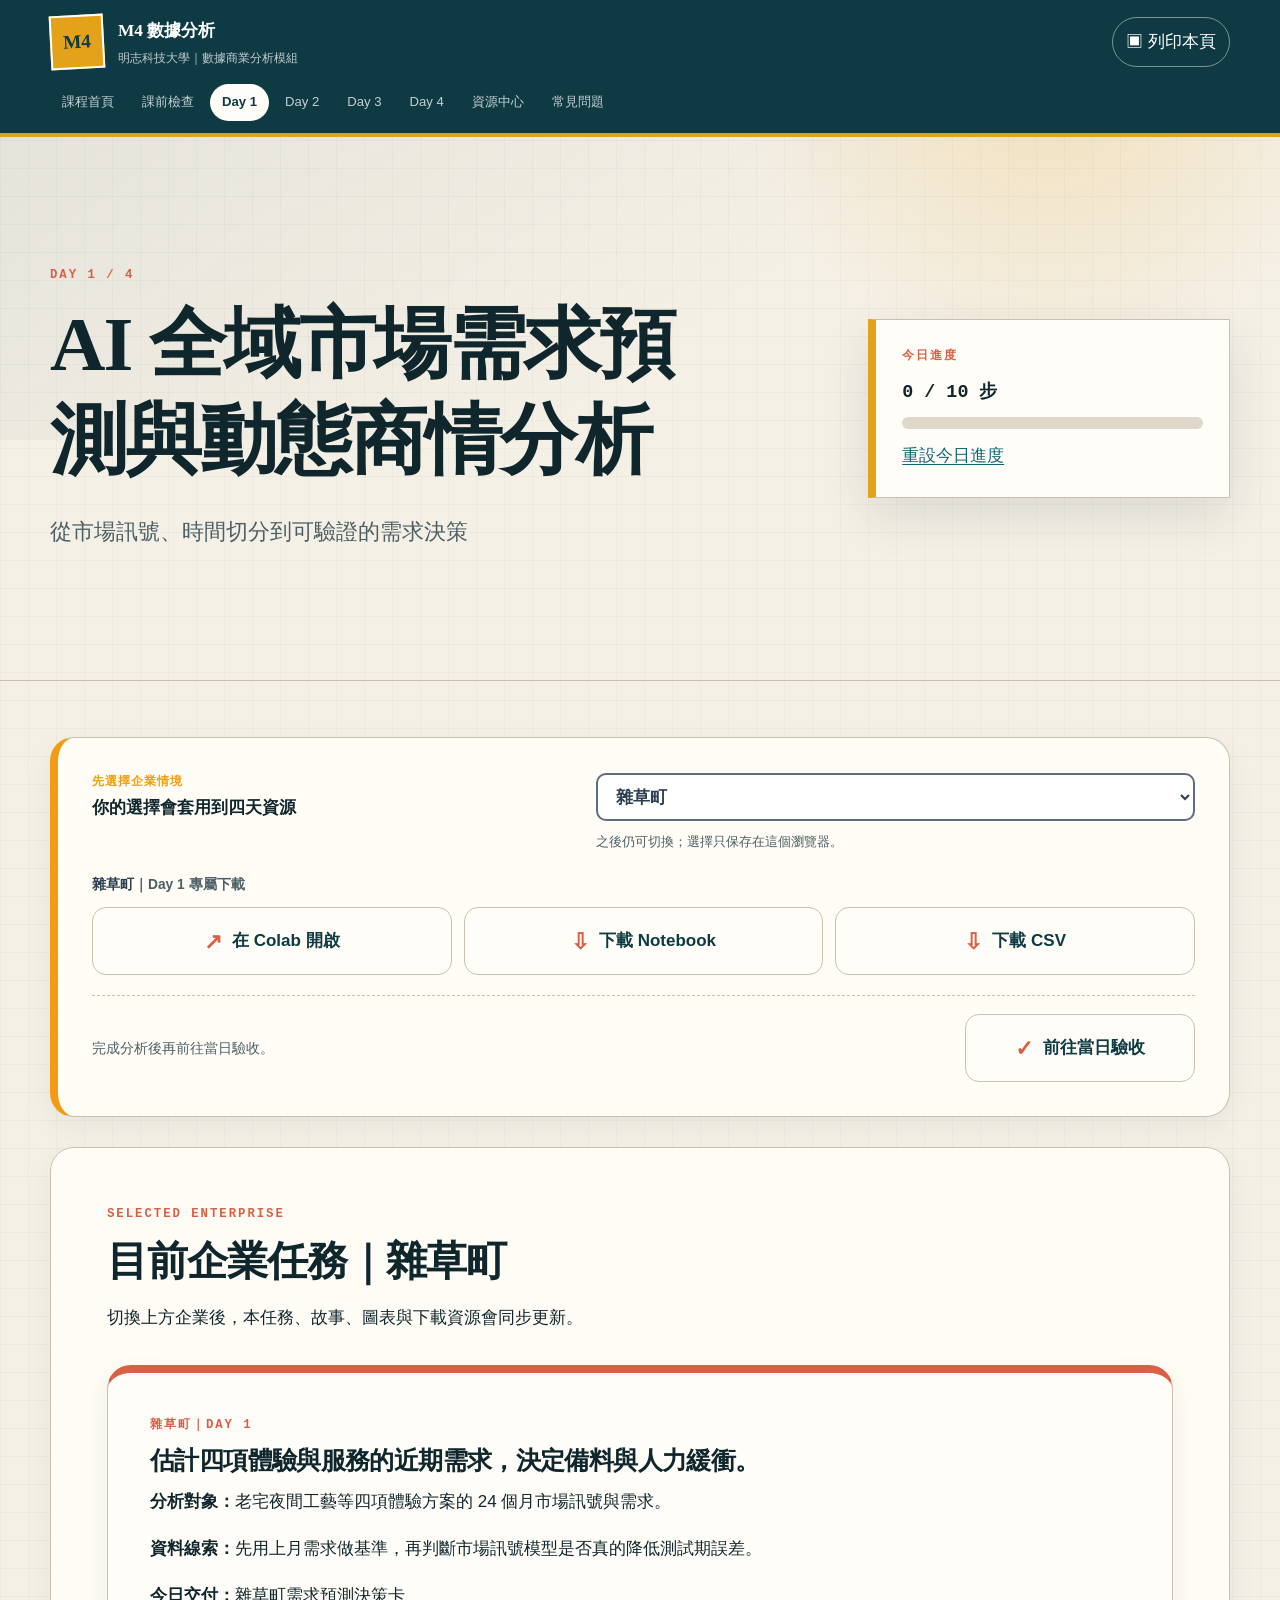
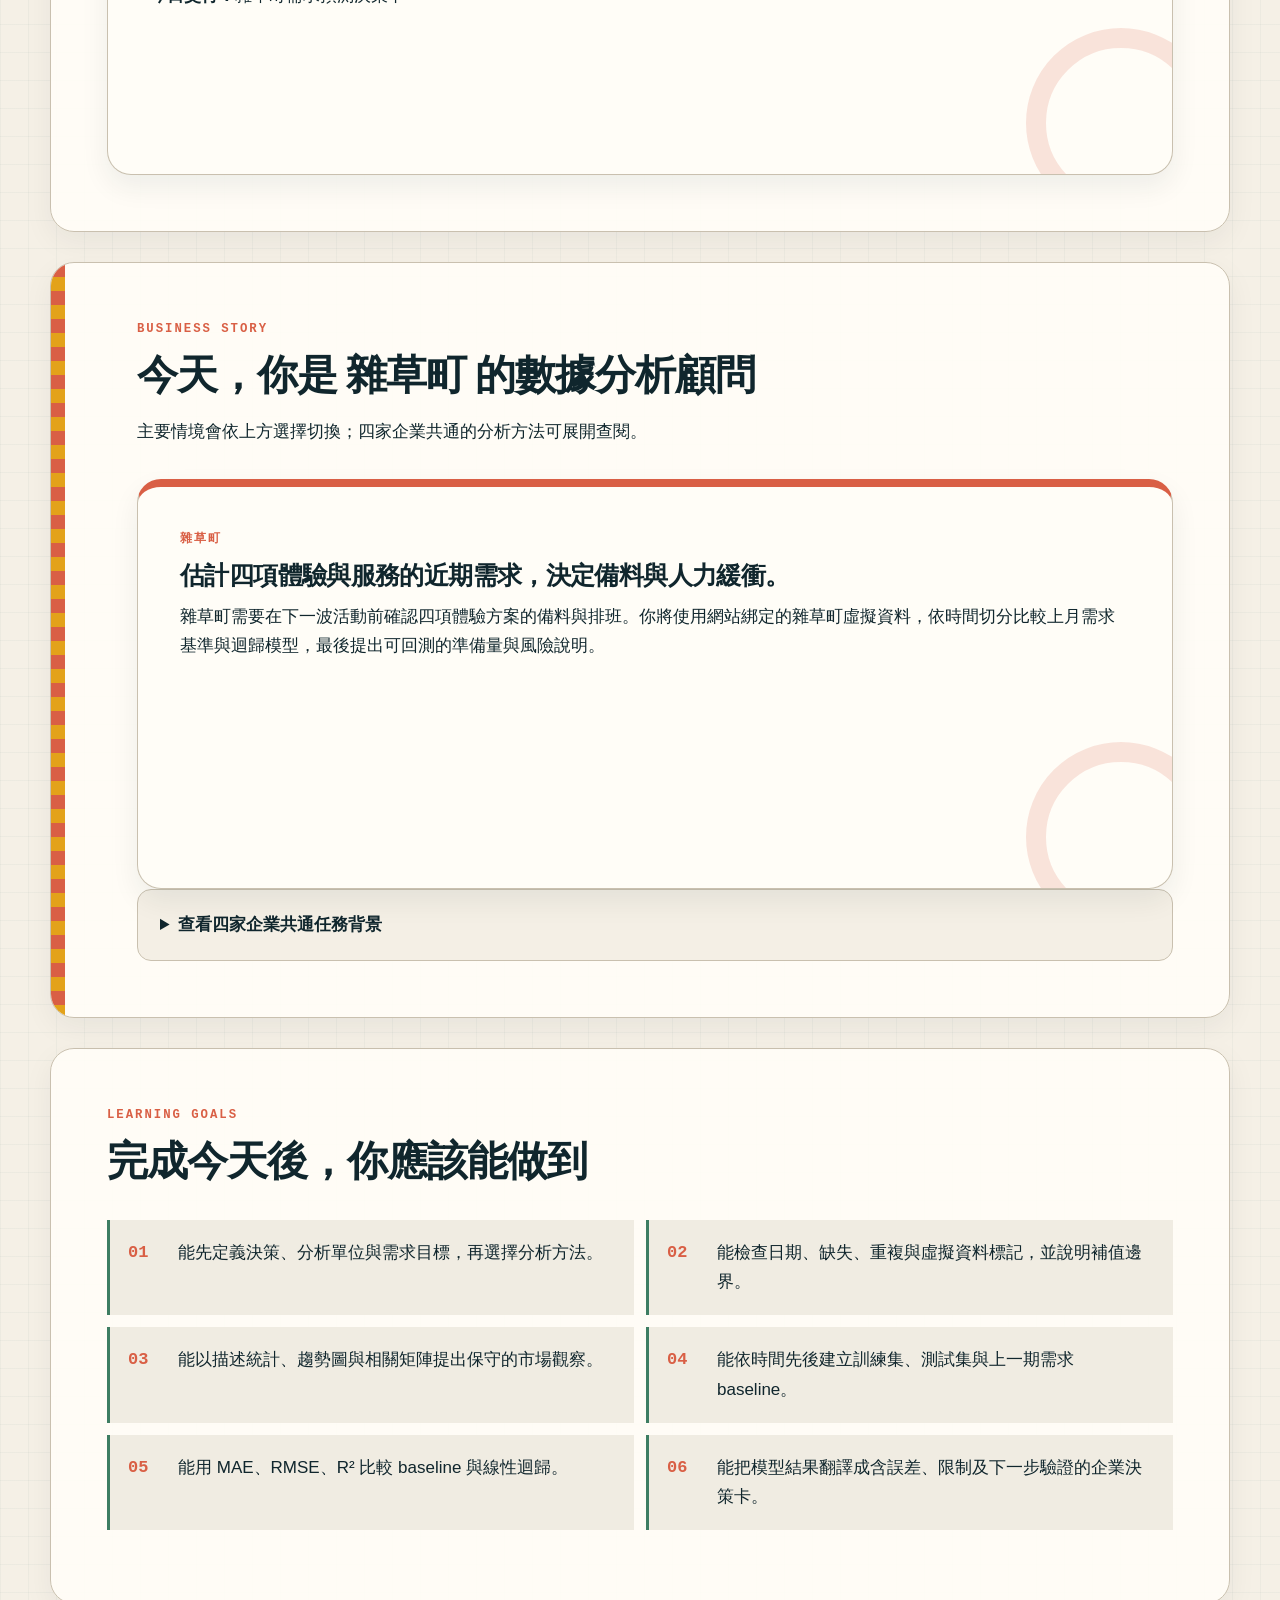
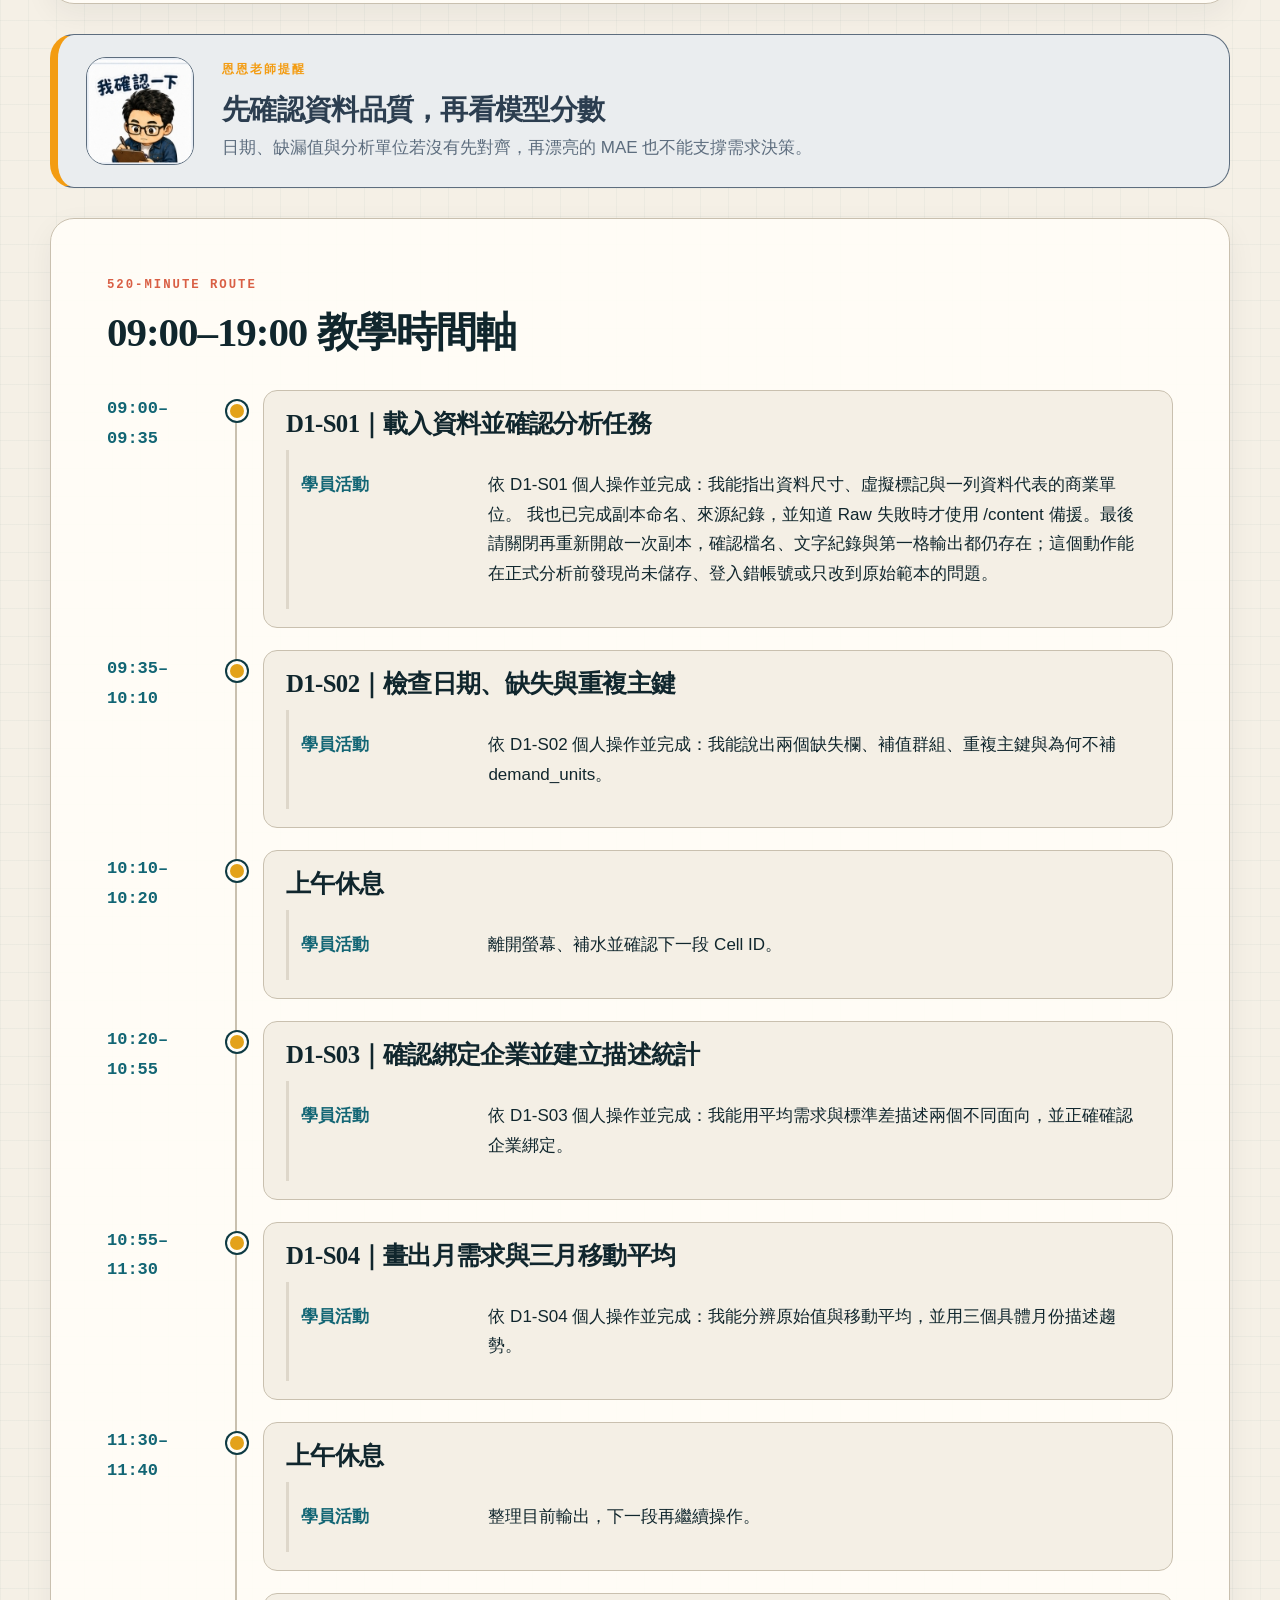
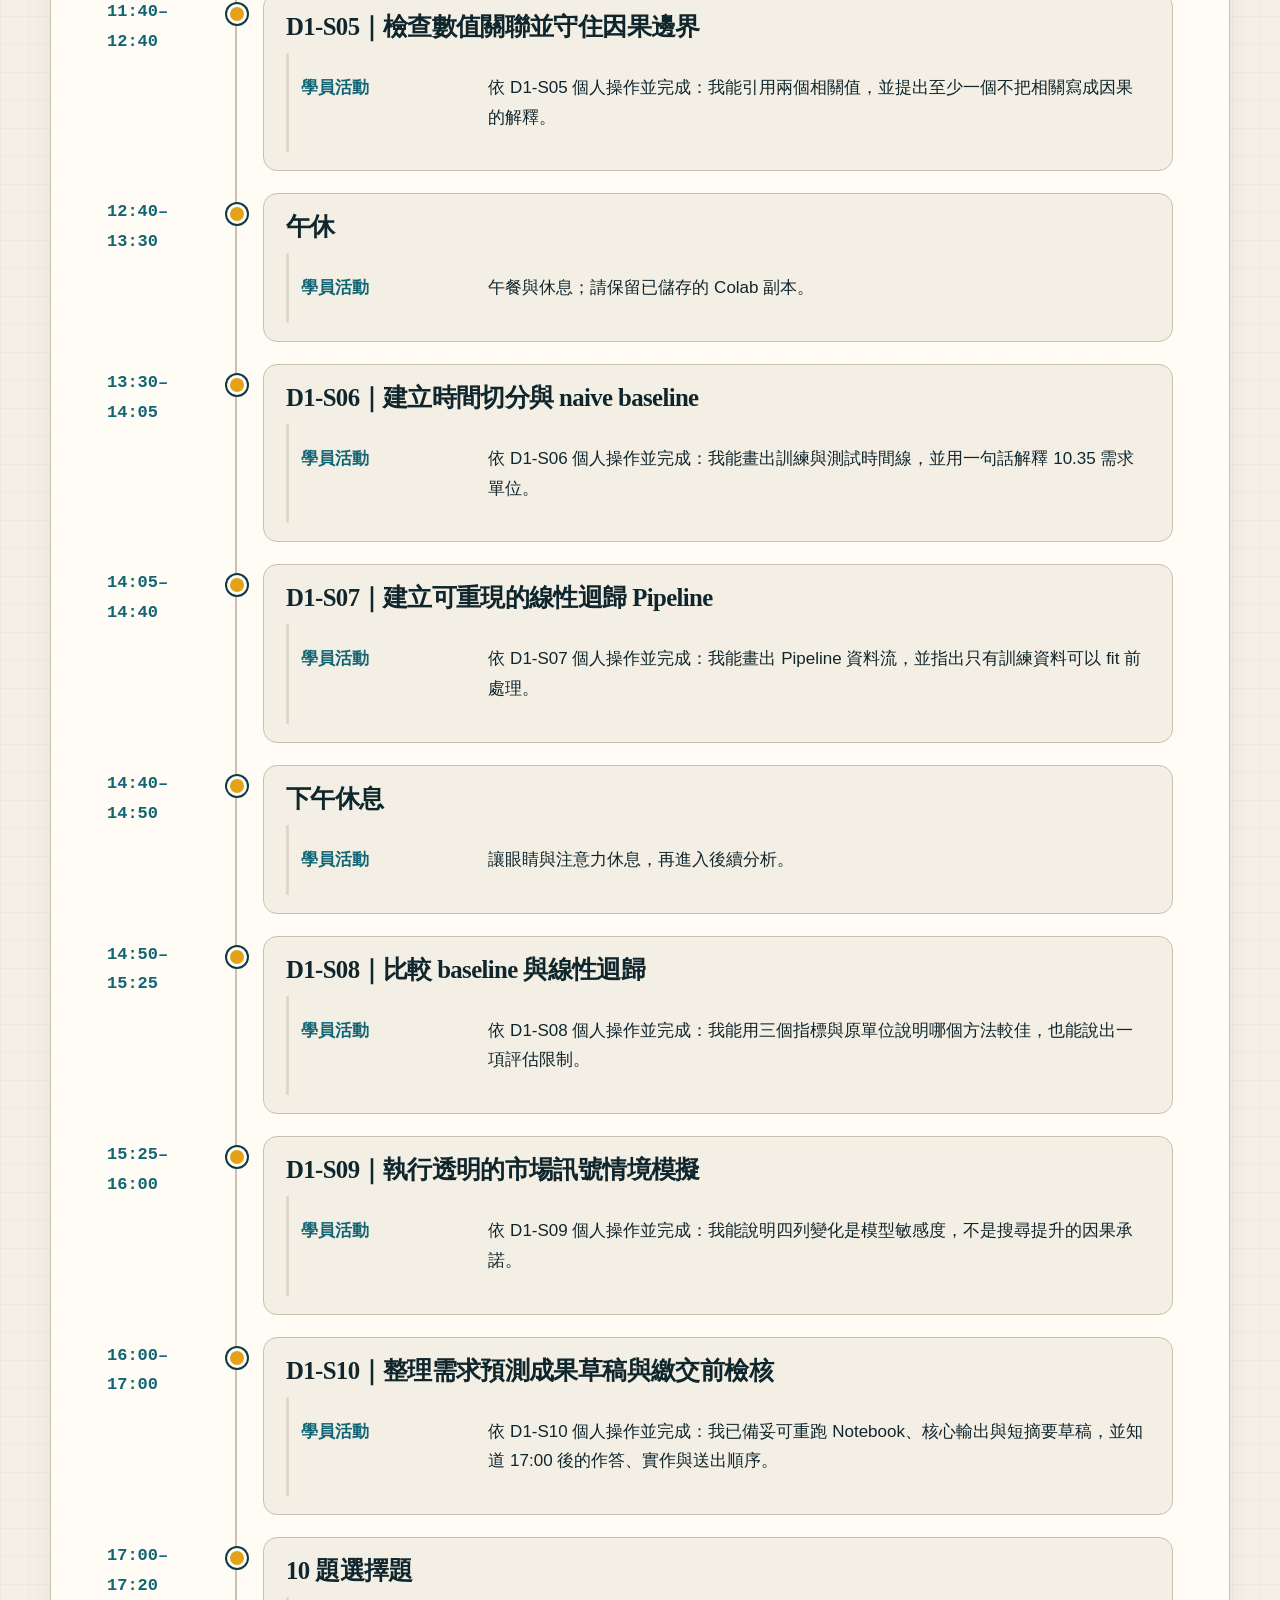
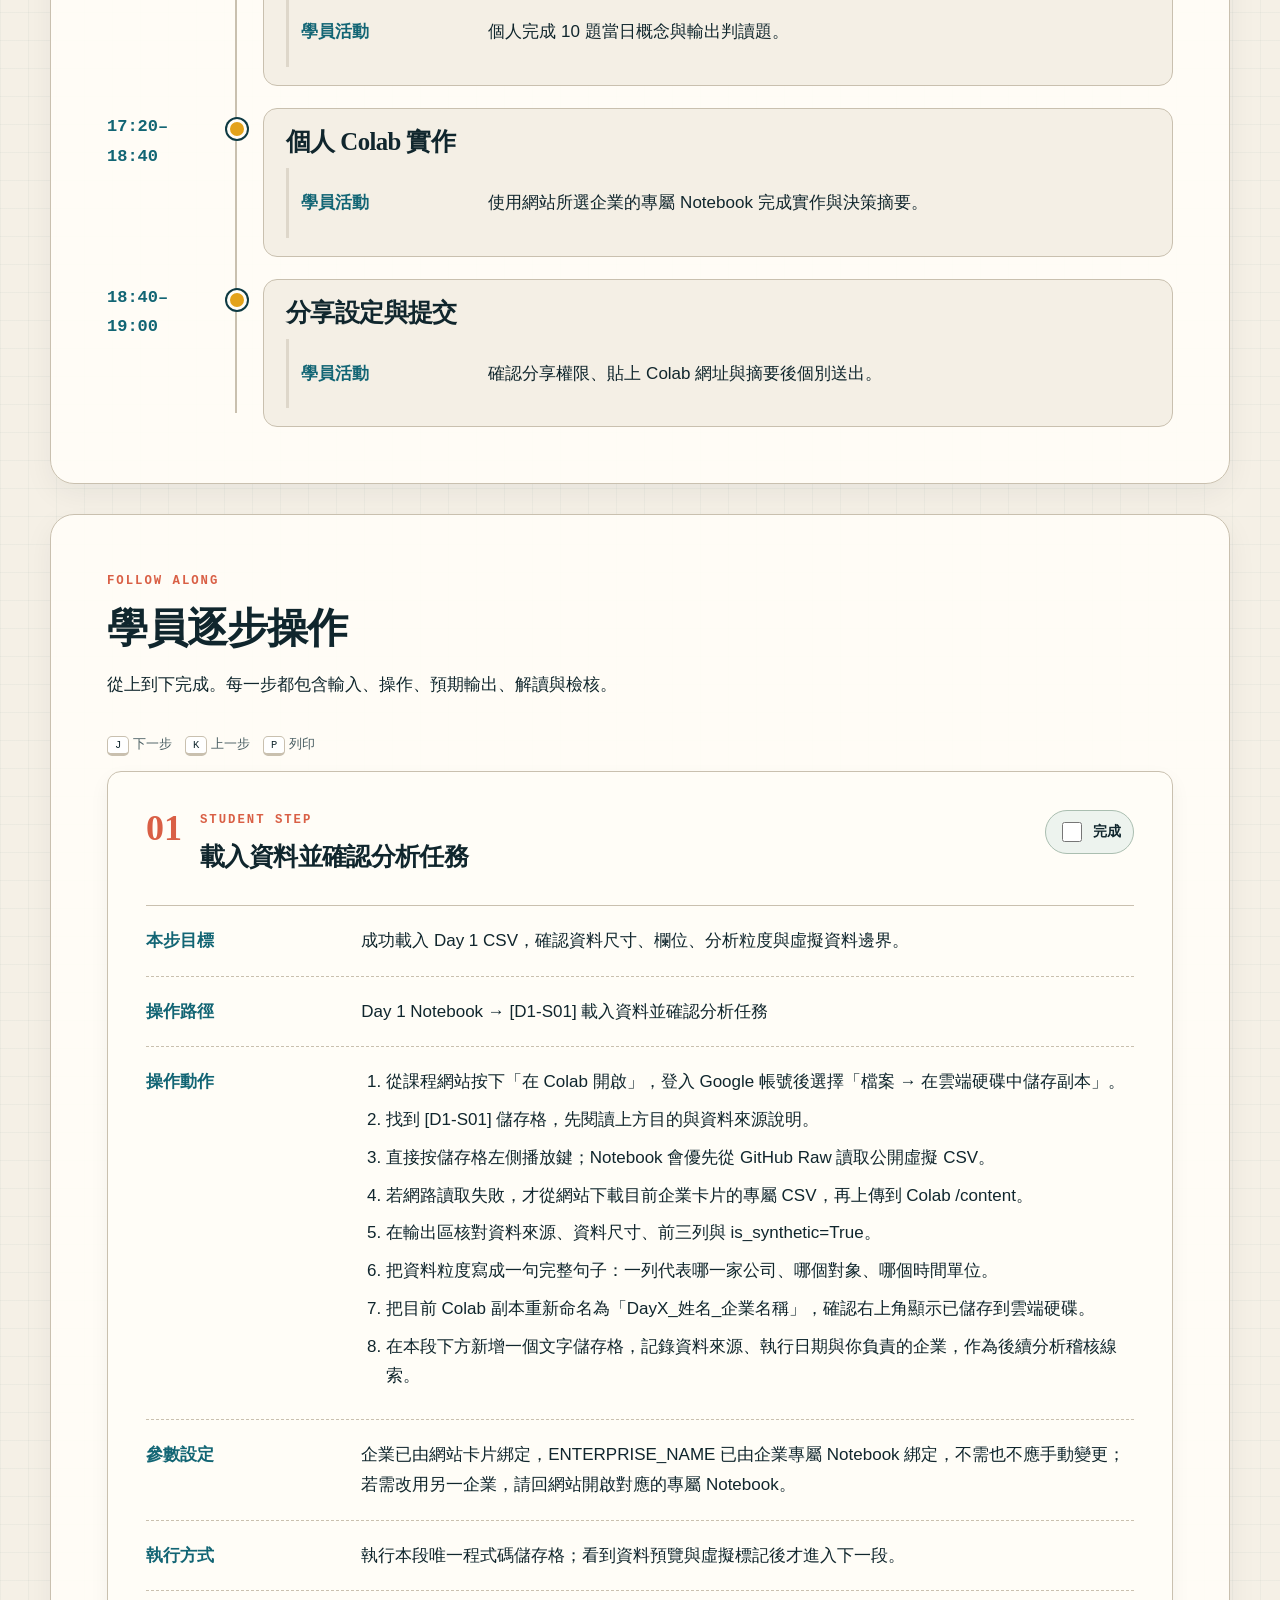
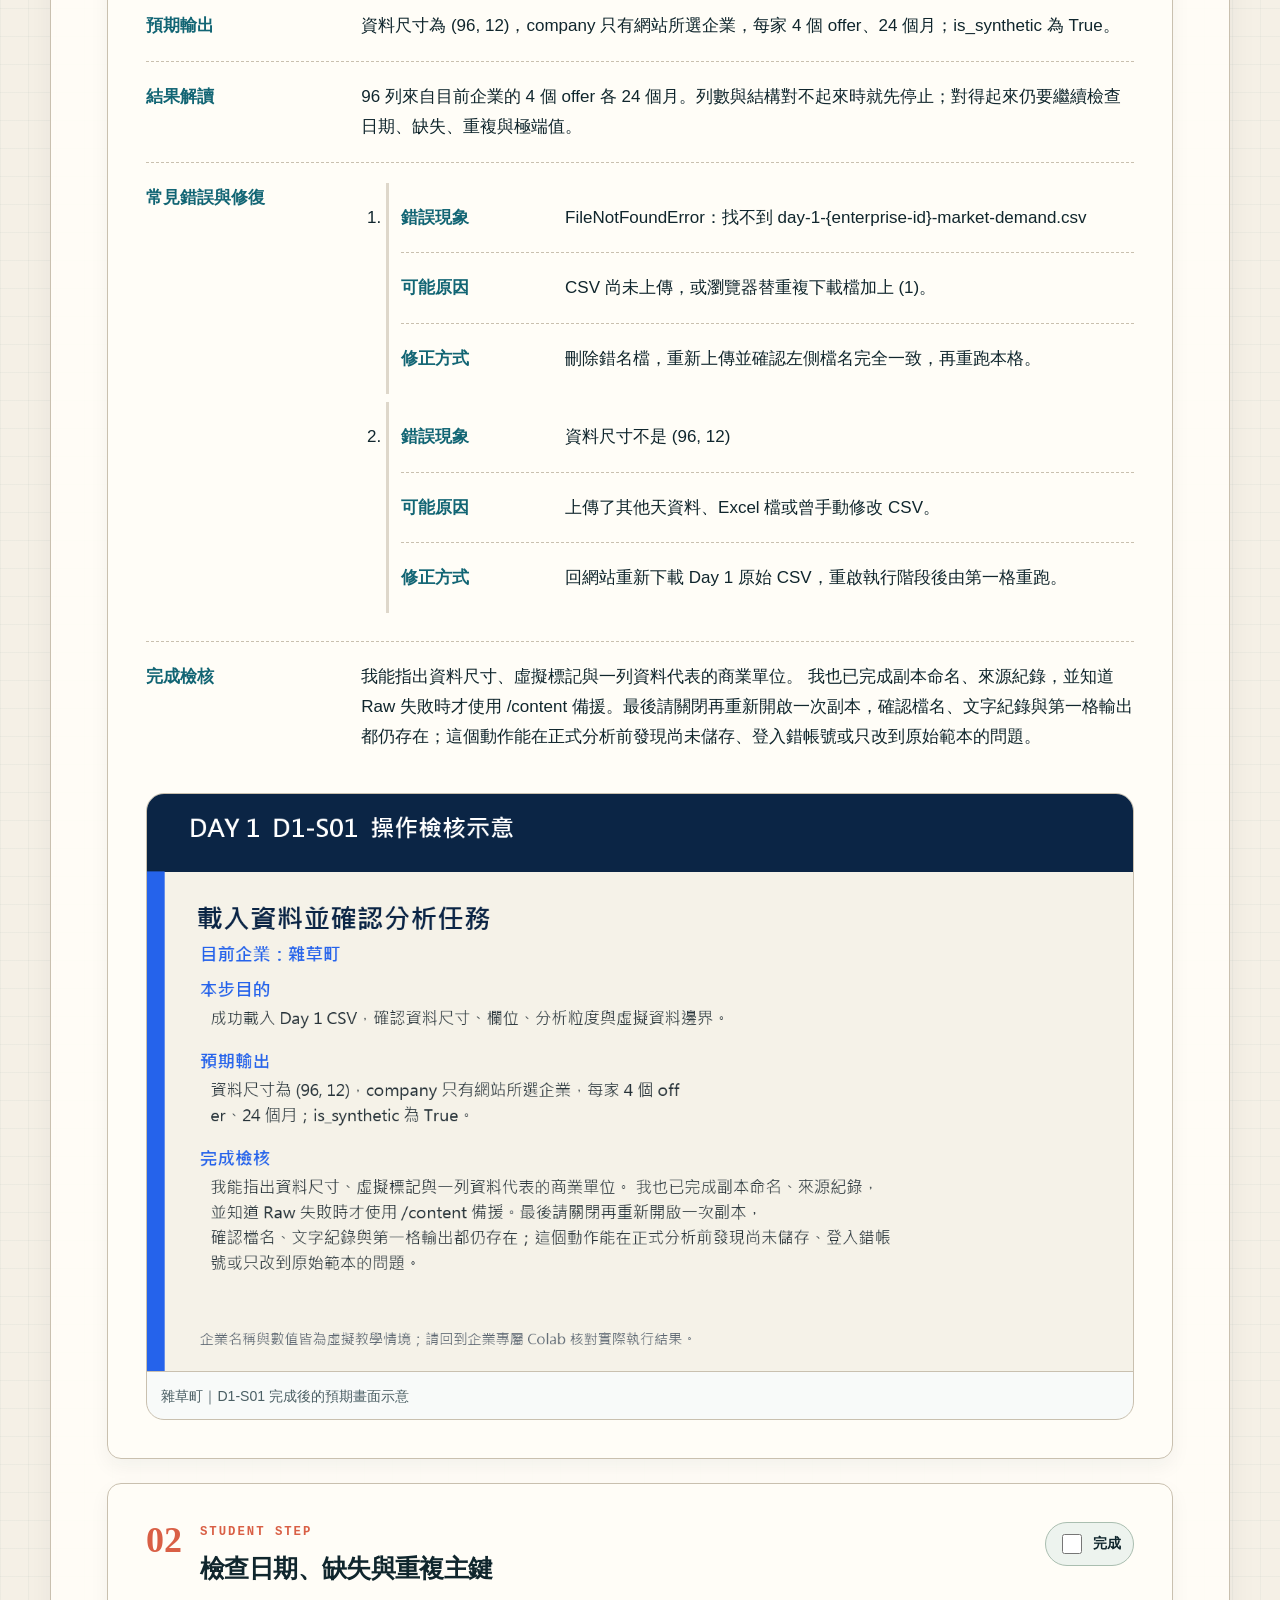
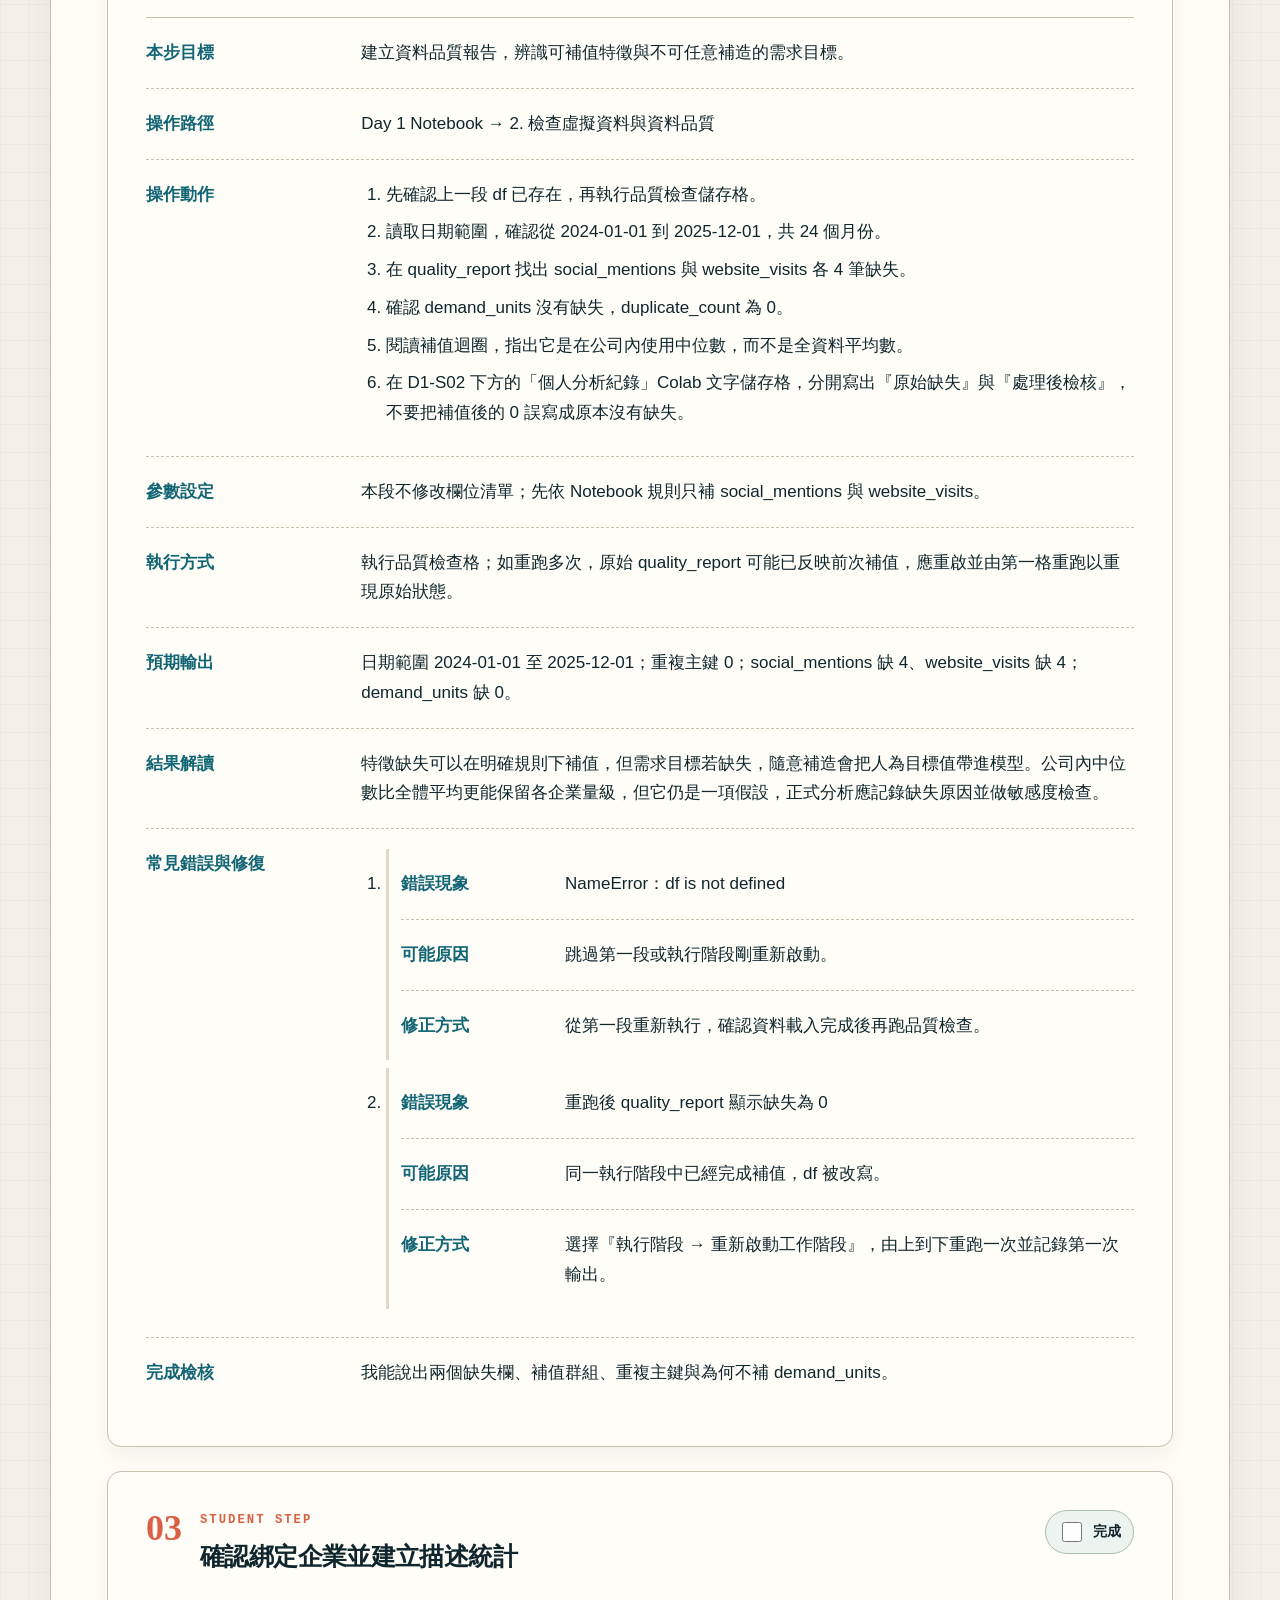
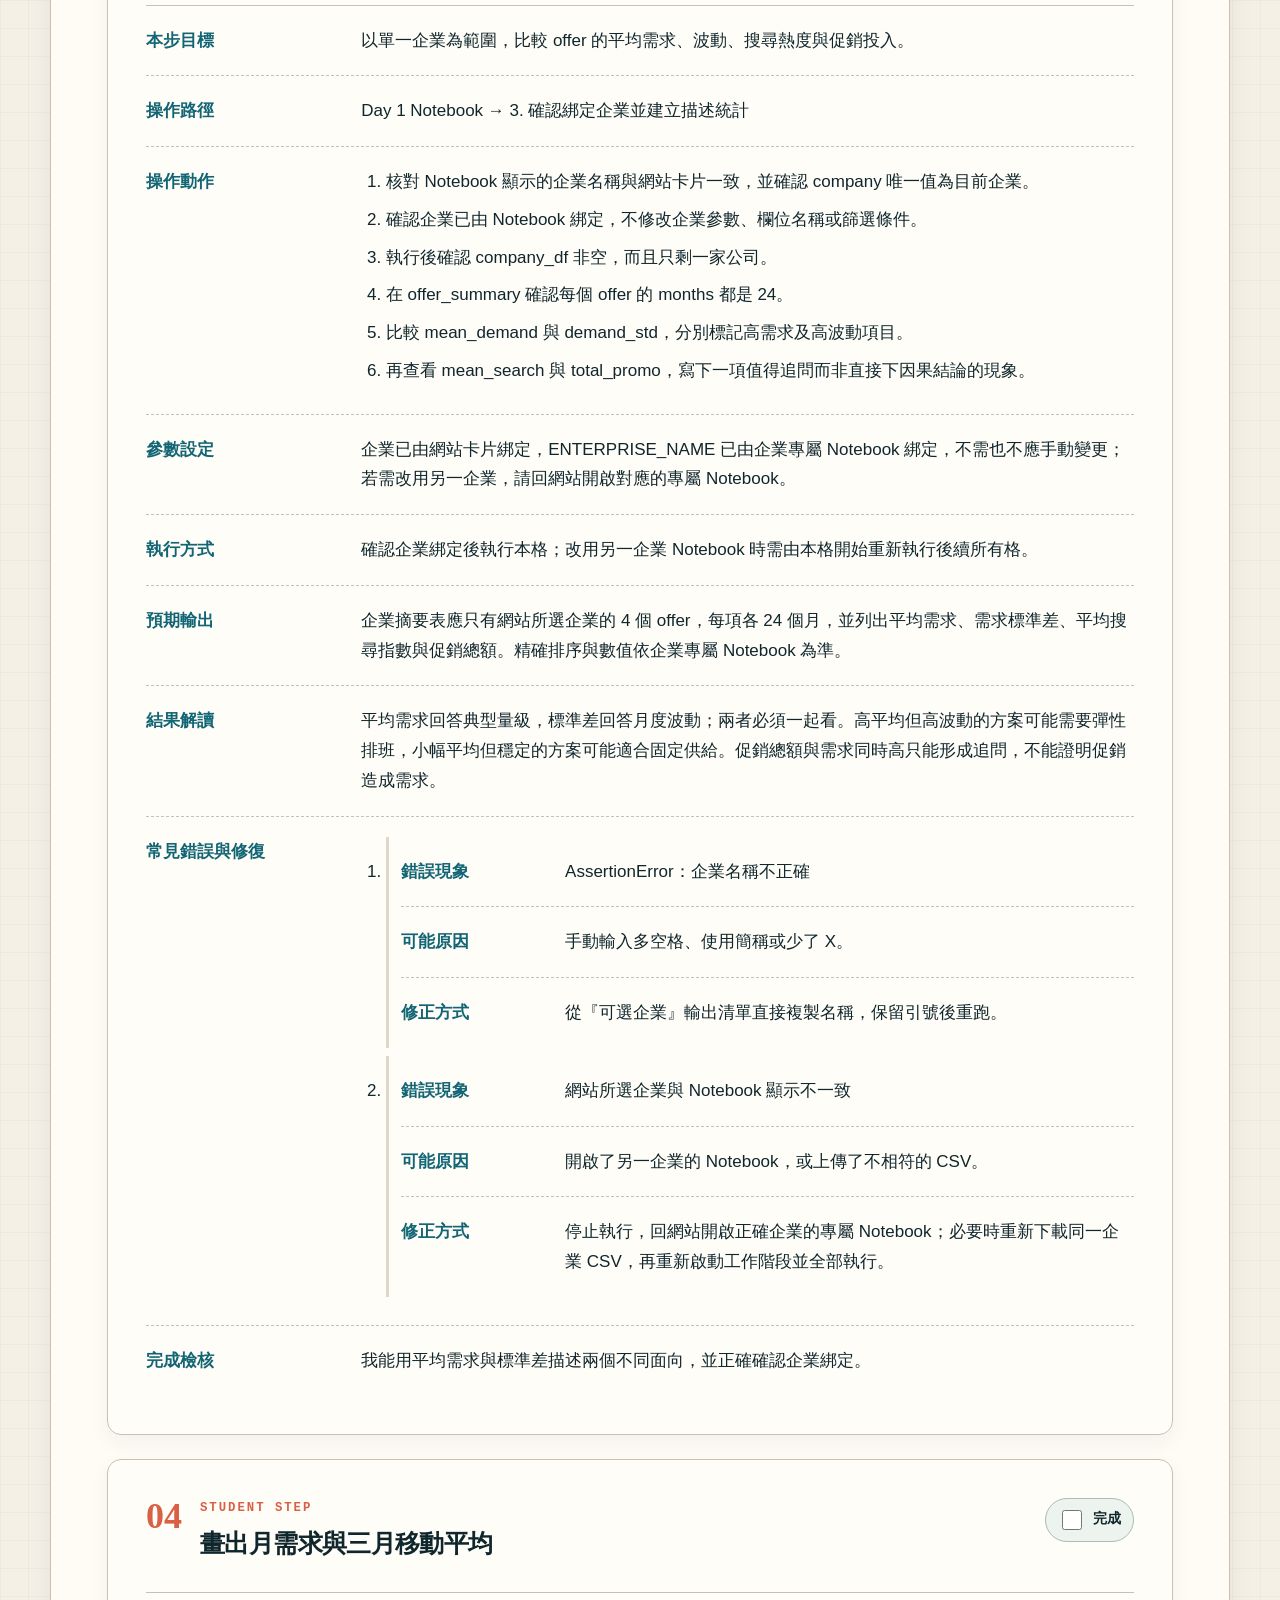
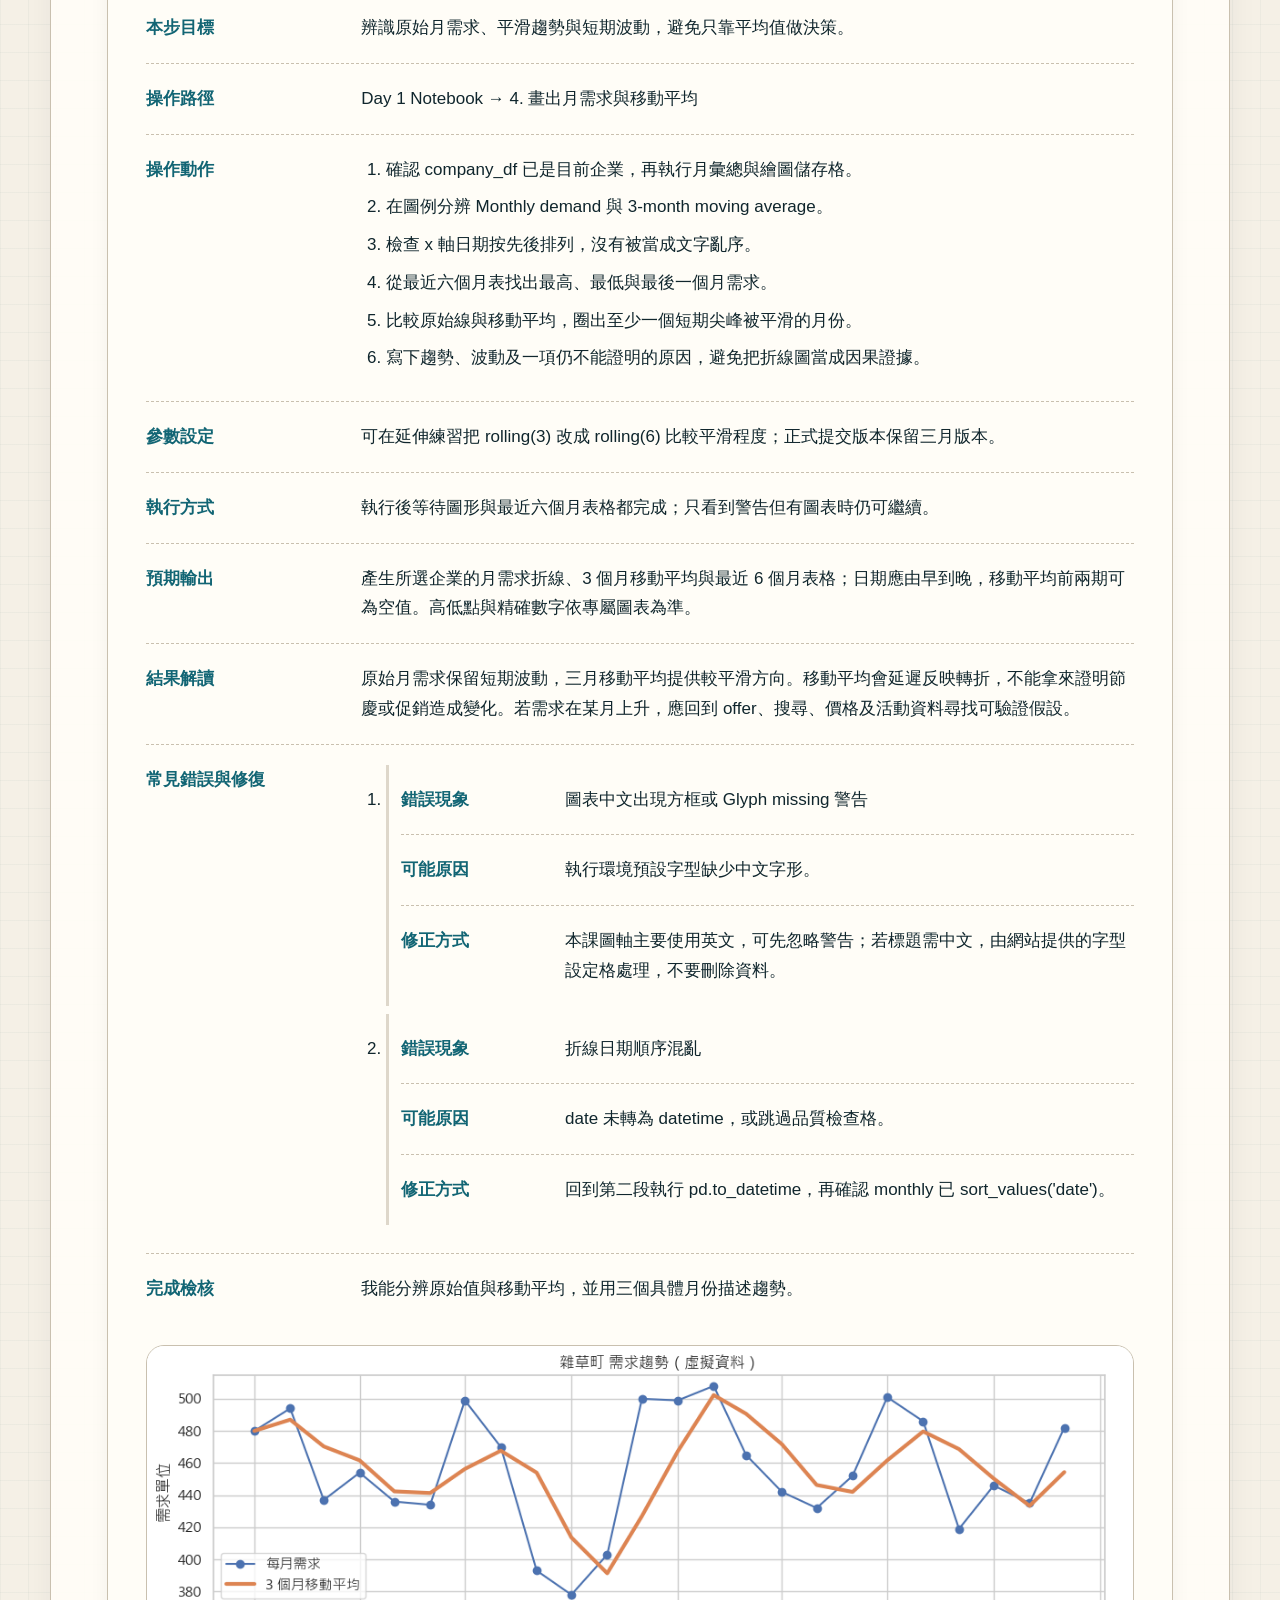
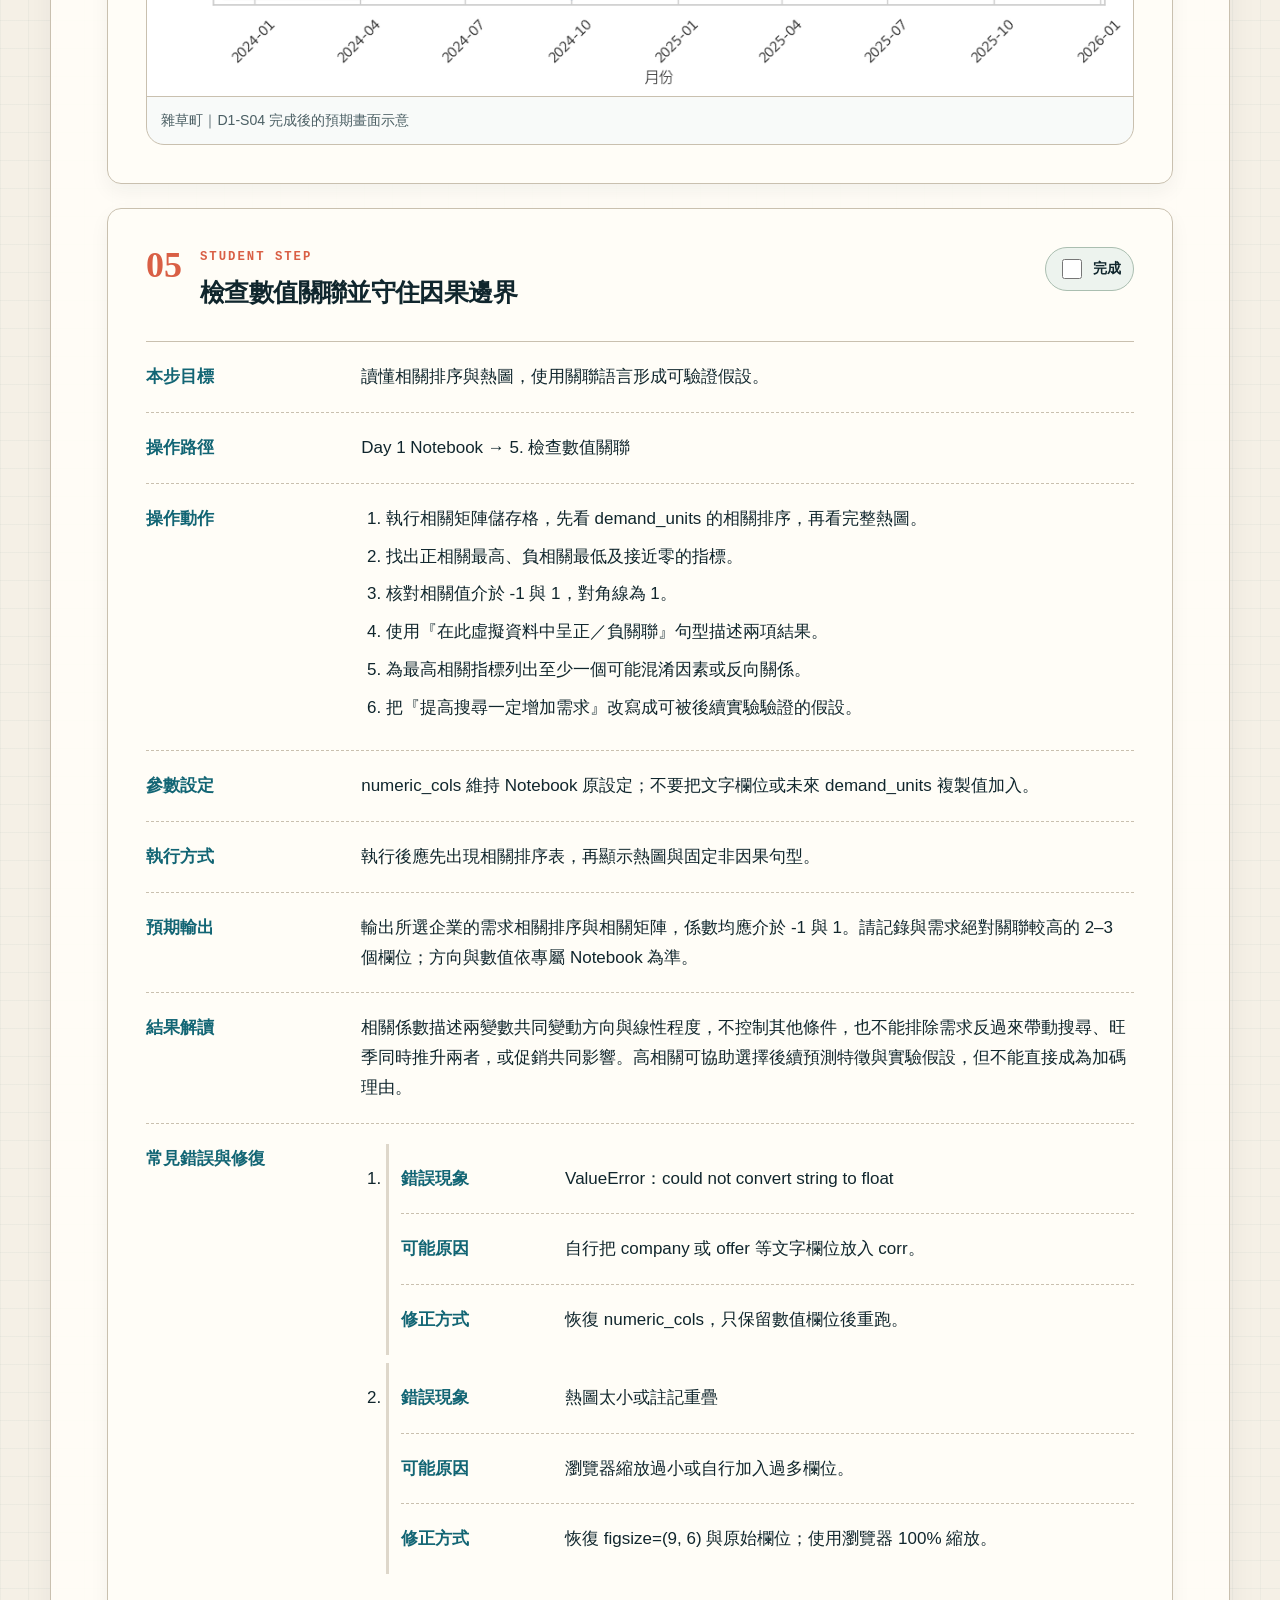
==== commit 3f49247c: "feat: link enterprise selection to course content" ====
--- a/docs/day-1/index.html
+++ b/docs/day-1/index.html
@@ -52,9 +52,16 @@
   <div class="assessment-action"><p>完成分析後再前往當日驗收。</p><a class="action-button action-form" href="https://docs.google.com/forms/d/e/1FAIpQLSceHlnQZDqT08GiFDYzF0x03SGpVGXFJ-z_lhab8G1NLNTeJA/viewform" target="_blank" rel="noopener"><span aria-hidden="true">✓</span>前往當日驗收</a></div>
 </section>
 
+
+<section class="section-block enterprise-task-panel" aria-labelledby="enterprise-task-title-1">
+  <div class="section-heading"><p class="eyebrow">Selected enterprise</p><h2 id="enterprise-task-title-1">目前企業任務｜<span data-enterprise-current>雜草町</span></h2><p>切換上方企業後，本任務、故事、圖表與下載資源會同步更新。</p></div>
+  <div data-enterprise-contexts><article class="course-card day-color-1" data-enterprise-content="zacao-town"><p class="day-kicker">雜草町｜DAY 1</p><h3>估計四項體驗與服務的近期需求，決定備料與人力緩衝。</h3><p><strong>分析對象：</strong>老宅夜間工藝等四項體驗方案的 24 個月市場訊號與需求。</p><p><strong>資料線索：</strong>先用上月需求做基準，再判斷市場訊號模型是否真的降低測試期誤差。</p><p><strong>今日交付：</strong>雜草町需求預測決策卡</p></article><article class="course-card day-color-1" data-enterprise-content="e-da-development" hidden><p class="day-kicker">義大開發｜DAY 1</p><h3>預估旅遊與樂園方案需求，安排房務、票務與服務容量。</h3><p><strong>分析對象：</strong>三天兩夜深度假期等四項方案的市場訊號與月需求。</p><p><strong>資料線索：</strong>不同方案量級大，模型評估要在相同測試期間與相同需求單位比較。</p><p><strong>今日交付：</strong>義大開發需求預測決策卡</p></article><article class="course-card day-color-1" data-enterprise-content="shengxiangzhen-genmei" hidden><p class="day-kicker">盛香珍 × 亙美質珍｜DAY 1</p><h3>預估食品與聯名禮盒需求，安排生產、包材與通路備貨。</h3><p><strong>分析對象：</strong>跨界聯名禮盒等四項商品的兩年月需求與市場訊號。</p><p><strong>資料線索：</strong>需求單位較大時，除了看 MAE，也要回到實際備貨量與缺貨成本。</p><p><strong>今日交付：</strong>盛香珍 × 亙美質珍需求預測決策卡</p></article><article class="course-card day-color-1" data-enterprise-content="formosa-optical" hidden><p class="day-kicker">寶島眼鏡｜DAY 1</p><h3>預估門市與會員方案需求，安排服務人力與活動容量。</h3><p><strong>分析對象：</strong>智慧門市會員方案等四項服務的市場訊號與月需求。</p><p><strong>資料線索：</strong>情境預測若方向反直覺，應先檢查資料與模型，不可直接解讀為因果。</p><p><strong>今日交付：</strong>寶島眼鏡需求預測決策卡</p></article></div>
+</section>
+
   <section class="section-block story-block" aria-labelledby="story-title-1">
-    <div class="section-heading"><p class="eyebrow">Business story</p><h2 id="story-title-1">今天，你是企業的數據分析顧問</h2></div>
-    <div class="story-copy"><p>星期一上午八點四十五分，虛構的「跨企業產品決策中心」收到四封標題完全相同的郵件（以下企業、資料與結論皆為虛構教學用途）：請在今天下班前告訴我，下一季應先驗證哪一項需求。寄件人分別來自雜草町、義大開發、盛香珍 × 亙美質珍與寶島眼鏡。雜草町的營運主管林若晴想知道老宅夜間工藝、金工入門、羊毛氈與手捏陶，哪一類活動值得優先加開；義大的企劃經理陳柏宇面對購物、住宿與樂園套票，希望找到需求正在升溫、但又不會讓現場容量失控的方案；盛香珍的品牌企業部門正在評估小泡芙新品主打方向，擔心只憑社群聲量會高估短期熱潮；寶島眼鏡的會員經理則要判斷商品、驗配服務與會員方案中，哪一項適合先做門市測試。</p><p>四位主管只提供教學用兩年期虛擬資料。資料分析師提出三項線索：第一，每列是某企業、某商品或服務的單月觀察，可依時間切分；第二，搜尋、社群、造訪與促銷只可作預測線索，不能證明因果；第三，模型必須先和上月需求 baseline 比較，並把 MAE／RMSE 換回備料、排班或庫存風險。會議室裡很快出現三種意見。行銷同仁說搜尋熱度最高的就應該先做；財務同仁說先看促銷投入能不能帶回需求；營運同仁則提醒，如果預測錯十個單位與錯一百個單位，排班、備料與庫存承受的風險完全不同。資料分析師許安庭把白板分成三欄：要預測什麼、怎麼知道模型不是只記住過去、結果錯了會影響哪一個決策。</p><p>你的角色就是今天的資料分析顧問。你不能把虛擬數字包裝成企業事實，也不能看到高相關就宣稱某個行銷動作造成需求。你要先確認資料粒度與品質，再為個人負責的企業建立描述統計與趨勢圖；接著依時間先後切分訓練與測試資料，先用「上個月需求」做簡單基準，再建立可解釋的線性迴歸流程。17:00 前只需備妥一張決策卡草稿，內容必須清楚寫出較佳方法、測試誤差、建議行動、限制與還要補蒐的真實資料。若證據不足，最專業的做法不是硬選一個商品，而是提出可控制規模、可停損、可再驗證的小型測試。今天的挑戰不是算出最漂亮的分數，而是讓另一位分析師明天可以重跑你的流程，也讓主管知道這個結果能支持什麼、不能證明什麼。</p></div>
+    <div class="section-heading"><p class="eyebrow">Business story</p><h2 id="story-title-1">今天，你是 <span data-enterprise-current>雜草町</span> 的數據分析顧問</h2><p>主要情境會依上方選擇切換；四家企業共通的分析方法可展開查閱。</p></div>
+    <div class="enterprise-story-groups" data-enterprise-contexts><article class="course-card day-color-1" data-enterprise-content="zacao-town"><p class="day-kicker">雜草町</p><h3>估計四項體驗與服務的近期需求，決定備料與人力緩衝。</h3><p>雜草町需要在下一波活動前確認四項體驗方案的備料與排班。你將使用網站綁定的雜草町虛擬資料，依時間切分比較上月需求基準與迴歸模型，最後提出可回測的準備量與風險說明。</p></article><article class="course-card day-color-1" data-enterprise-content="e-da-development" hidden><p class="day-kicker">義大開發</p><h3>預估旅遊與樂園方案需求，安排房務、票務與服務容量。</h3><p>義大開發必須在檔期前決定住房、票務與現場服務的準備量。你將使用義大開發專屬虛擬資料，以時間順序保留未見月份，先建立簡單基準，再判斷迴歸模型是否足以支援小規模容量規劃。</p></article><article class="course-card day-color-1" data-enterprise-content="shengxiangzhen-genmei" hidden><p class="day-kicker">盛香珍 × 亙美質珍</p><h3>預估食品與聯名禮盒需求，安排生產、包材與通路備貨。</h3><p>盛香珍 × 亙美質珍準備推出聯名與常態商品檔期，需要提前決定生產和包材。你將用專屬虛擬資料比較上月需求基準與迴歸預測，並把誤差換成可溝通的備貨緩衝與回測計畫。</p></article><article class="course-card day-color-1" data-enterprise-content="formosa-optical" hidden><p class="day-kicker">寶島眼鏡</p><h3>預估門市與會員方案需求，安排服務人力與活動容量。</h3><p>寶島眼鏡需要為門市活動與會員服務安排人力，但不同月份和方案的需求波動不一。你會用寶島眼鏡專屬虛擬資料建立時間切分與基準，再用模型誤差決定建議範圍和後續門市測試。</p></article></div>
+    <details class="shared-story-details"><summary>查看四家企業共通任務背景</summary><div class="story-copy"><p>你已在本頁上方選擇一家企業。下方的『目前企業任務』會同步顯示該企業的決策問題、分析對象、資料線索與今日交付物。今天共同方法是先檢查資料品質，再依時間切分，比較 Naive baseline 與線性迴歸，最後把誤差換成可說明的準備量。</p></div></details>
   </section>
   <section class="section-block objectives-block" aria-labelledby="objectives-title-1">
     <div class="section-heading"><p class="eyebrow">Learning goals</p><h2 id="objectives-title-1">完成今天後，你應該能做到</h2></div>
@@ -81,7 +88,7 @@
     <label class="progress-check"><input type="checkbox" data-progress-checkbox data-day="1" data-step="D1-S01"><span>完成</span></label>
   </div>
   <dl class="field-list"><div class="field-row"><dt>本步目標</dt><dd><p>成功載入 Day 1 CSV，確認資料尺寸、欄位、分析粒度與虛擬資料邊界。</p></dd></div><div class="field-row"><dt>操作路徑</dt><dd><p>Day 1 Notebook → [D1-S01] 載入資料並確認分析任務</p></dd></div><div class="field-row"><dt>操作動作</dt><dd><ol class="content-list"><li><p>從課程網站按下「在 Colab 開啟」，登入 Google 帳號後選擇「檔案 → 在雲端硬碟中儲存副本」。</p></li><li><p>找到 [D1-S01] 儲存格，先閱讀上方目的與資料來源說明。</p></li><li><p>直接按儲存格左側播放鍵；Notebook 會優先從 GitHub Raw 讀取公開虛擬 CSV。</p></li><li><p>若網路讀取失敗，才從網站下載目前企業卡片的專屬 CSV，再上傳到 Colab /content。</p></li><li><p>在輸出區核對資料來源、資料尺寸、前三列與 is_synthetic=True。</p></li><li><p>把資料粒度寫成一句完整句子：一列代表哪一家公司、哪個對象、哪個時間單位。</p></li><li><p>把目前 Colab 副本重新命名為「DayX_姓名_企業名稱」，確認右上角顯示已儲存到雲端硬碟。</p></li><li><p>在本段下方新增一個文字儲存格，記錄資料來源、執行日期與你負責的企業，作為後續分析稽核線索。</p></li></ol></dd></div><div class="field-row"><dt>參數設定</dt><dd><p>企業已由網站卡片綁定，ENTERPRISE_NAME 已由企業專屬 Notebook 綁定，不需也不應手動變更；若需改用另一企業，請回網站開啟對應的專屬 Notebook。</p></dd></div><div class="field-row"><dt>執行方式</dt><dd><p>執行本段唯一程式碼儲存格；看到資料預覽與虛擬標記後才進入下一段。</p></dd></div><div class="field-row"><dt>預期輸出</dt><dd><p>資料尺寸為 (96, 12)，company 只有網站所選企業，每家 4 個 offer、24 個月；is_synthetic 為 True。</p></dd></div><div class="field-row"><dt>結果解讀</dt><dd><p>96 列來自目前企業的 4 個 offer 各 24 個月。列數與結構對不起來時就先停止；對得起來仍要繼續檢查日期、缺失、重複與極端值。</p></dd></div><div class="field-row"><dt>常見錯誤與修復</dt><dd><ol class="content-list"><li><dl class="field-list nested"><div class="field-row"><dt>錯誤現象</dt><dd><p>FileNotFoundError：找不到 day-1-{enterprise-id}-market-demand.csv</p></dd></div><div class="field-row"><dt>可能原因</dt><dd><p>CSV 尚未上傳，或瀏覽器替重複下載檔加上 (1)。</p></dd></div><div class="field-row"><dt>修正方式</dt><dd><p>刪除錯名檔，重新上傳並確認左側檔名完全一致，再重跑本格。</p></dd></div></dl></li><li><dl class="field-list nested"><div class="field-row"><dt>錯誤現象</dt><dd><p>資料尺寸不是 (96, 12)</p></dd></div><div class="field-row"><dt>可能原因</dt><dd><p>上傳了其他天資料、Excel 檔或曾手動修改 CSV。</p></dd></div><div class="field-row"><dt>修正方式</dt><dd><p>回網站重新下載 Day 1 原始 CSV，重啟執行階段後由第一格重跑。</p></dd></div></dl></li></ol></dd></div><div class="field-row"><dt>完成檢核</dt><dd><p>我能指出資料尺寸、虛擬標記與一列資料代表的商業單位。 我也已完成副本命名、來源紀錄，並知道 Raw 失敗時才使用 /content 備援。最後請關閉再重新開啟一次副本，確認檔名、文字紀錄與第一格輸出都仍存在；這個動作能在正式分析前發現尚未儲存、登入錯帳號或只改到原始範本的問題。</p></dd></div></dl>
-  <figure class="output-figure"><img loading="lazy" src="../assets/figures/day-1/figure-01.png" alt="Day 1 D1-S01 完成後的 Colab 輸出或操作檢核示意"><figcaption>D1-S01 完成後的預期畫面示意</figcaption></figure>
+  <figure class="output-figure" data-enterprise-figure data-figure-day="1" data-figure-step="D1-S01"><img loading="lazy" decoding="async" src="../assets/figures/zacao-town/day-1/D1-S01.png" data-enterprise-src-template="../assets/figures/{enterprise}/day-1/D1-S01.png" data-figure-day="1" data-figure-step="D1-S01" alt="雜草町 Day 1 D1-S01 完成後的 Colab 輸出或操作檢核示意"><figcaption><span data-enterprise-current>雜草町</span>｜D1-S01 完成後的預期畫面示意</figcaption></figure>
 </article>
 
 <article class="step-card" id="D1-S02" tabindex="-1" data-step-card>
@@ -90,8 +97,8 @@
     <div><p class="eyebrow">Student step</p><h3>檢查日期、缺失與重複主鍵</h3></div>
     <label class="progress-check"><input type="checkbox" data-progress-checkbox data-day="1" data-step="D1-S02"><span>完成</span></label>
   </div>
-  <dl class="field-list"><div class="field-row"><dt>本步目標</dt><dd><p>建立資料品質報告，辨識可補值特徵與不可任意補造的需求目標。</p></dd></div><div class="field-row"><dt>操作路徑</dt><dd><p>Day 1 Notebook → 2. 檢查虛擬資料與資料品質</p></dd></div><div class="field-row"><dt>操作動作</dt><dd><ol class="content-list"><li><p>先確認上一段 df 已存在，再執行品質檢查儲存格。</p></li><li><p>讀取日期範圍，確認從 2024-01-01 到 2025-12-01，共 24 個月份。</p></li><li><p>在 quality_report 找出 social_mentions 與 website_visits 各 4 筆缺失。</p></li><li><p>確認 demand_units 沒有缺失，duplicate_count 為 0。</p></li><li><p>閱讀補值迴圈，指出它是在公司內使用中位數，而不是全資料平均數。</p></li><li><p>在學習單分開寫出『原始缺失』與『處理後檢核』，不要把補值後的 0 誤寫成原本沒有缺失。</p></li></ol></dd></div><div class="field-row"><dt>參數設定</dt><dd><p>本段不修改欄位清單；先依 Notebook 規則只補 social_mentions 與 website_visits。</p></dd></div><div class="field-row"><dt>執行方式</dt><dd><p>執行品質檢查格；如重跑多次，原始 quality_report 可能已反映前次補值，應重啟並由第一格重跑以重現原始狀態。</p></dd></div><div class="field-row"><dt>預期輸出</dt><dd><p>日期範圍 2024-01-01 至 2025-12-01；重複主鍵 0；social_mentions 缺 4、website_visits 缺 4；demand_units 缺 0。</p></dd></div><div class="field-row"><dt>結果解讀</dt><dd><p>特徵缺失可以在明確規則下補值，但需求目標若缺失，隨意補造會把人為目標值帶進模型。公司內中位數比全體平均更能保留各企業量級，但它仍是一項假設，正式分析應記錄缺失原因並做敏感度檢查。</p></dd></div><div class="field-row"><dt>常見錯誤與修復</dt><dd><ol class="content-list"><li><dl class="field-list nested"><div class="field-row"><dt>錯誤現象</dt><dd><p>NameError：df is not defined</p></dd></div><div class="field-row"><dt>可能原因</dt><dd><p>跳過第一段或執行階段剛重新啟動。</p></dd></div><div class="field-row"><dt>修正方式</dt><dd><p>從第一段重新執行，確認資料載入完成後再跑品質檢查。</p></dd></div></dl></li><li><dl class="field-list nested"><div class="field-row"><dt>錯誤現象</dt><dd><p>重跑後 quality_report 顯示缺失為 0</p></dd></div><div class="field-row"><dt>可能原因</dt><dd><p>同一執行階段中已經完成補值，df 被改寫。</p></dd></div><div class="field-row"><dt>修正方式</dt><dd><p>選擇『執行階段 → 重新啟動工作階段』，由上到下重跑一次並記錄第一次輸出。</p></dd></div></dl></li></ol></dd></div><div class="field-row"><dt>完成檢核</dt><dd><p>我能說出兩個缺失欄、補值群組、重複主鍵與為何不補 demand_units。</p></dd></div></dl>
-  <figure class="output-figure"><img loading="lazy" src="../assets/figures/day-1/figure-02.png" alt="Day 1 D1-S02 完成後的 Colab 輸出或操作檢核示意"><figcaption>D1-S02 完成後的預期畫面示意</figcaption></figure>
+  <dl class="field-list"><div class="field-row"><dt>本步目標</dt><dd><p>建立資料品質報告，辨識可補值特徵與不可任意補造的需求目標。</p></dd></div><div class="field-row"><dt>操作路徑</dt><dd><p>Day 1 Notebook → 2. 檢查虛擬資料與資料品質</p></dd></div><div class="field-row"><dt>操作動作</dt><dd><ol class="content-list"><li><p>先確認上一段 df 已存在，再執行品質檢查儲存格。</p></li><li><p>讀取日期範圍，確認從 2024-01-01 到 2025-12-01，共 24 個月份。</p></li><li><p>在 quality_report 找出 social_mentions 與 website_visits 各 4 筆缺失。</p></li><li><p>確認 demand_units 沒有缺失，duplicate_count 為 0。</p></li><li><p>閱讀補值迴圈，指出它是在公司內使用中位數，而不是全資料平均數。</p></li><li><p>在 D1-S02 下方的「個人分析紀錄」Colab 文字儲存格，分開寫出『原始缺失』與『處理後檢核』，不要把補值後的 0 誤寫成原本沒有缺失。</p></li></ol></dd></div><div class="field-row"><dt>參數設定</dt><dd><p>本段不修改欄位清單；先依 Notebook 規則只補 social_mentions 與 website_visits。</p></dd></div><div class="field-row"><dt>執行方式</dt><dd><p>執行品質檢查格；如重跑多次，原始 quality_report 可能已反映前次補值，應重啟並由第一格重跑以重現原始狀態。</p></dd></div><div class="field-row"><dt>預期輸出</dt><dd><p>日期範圍 2024-01-01 至 2025-12-01；重複主鍵 0；social_mentions 缺 4、website_visits 缺 4；demand_units 缺 0。</p></dd></div><div class="field-row"><dt>結果解讀</dt><dd><p>特徵缺失可以在明確規則下補值，但需求目標若缺失，隨意補造會把人為目標值帶進模型。公司內中位數比全體平均更能保留各企業量級，但它仍是一項假設，正式分析應記錄缺失原因並做敏感度檢查。</p></dd></div><div class="field-row"><dt>常見錯誤與修復</dt><dd><ol class="content-list"><li><dl class="field-list nested"><div class="field-row"><dt>錯誤現象</dt><dd><p>NameError：df is not defined</p></dd></div><div class="field-row"><dt>可能原因</dt><dd><p>跳過第一段或執行階段剛重新啟動。</p></dd></div><div class="field-row"><dt>修正方式</dt><dd><p>從第一段重新執行，確認資料載入完成後再跑品質檢查。</p></dd></div></dl></li><li><dl class="field-list nested"><div class="field-row"><dt>錯誤現象</dt><dd><p>重跑後 quality_report 顯示缺失為 0</p></dd></div><div class="field-row"><dt>可能原因</dt><dd><p>同一執行階段中已經完成補值，df 被改寫。</p></dd></div><div class="field-row"><dt>修正方式</dt><dd><p>選擇『執行階段 → 重新啟動工作階段』，由上到下重跑一次並記錄第一次輸出。</p></dd></div></dl></li></ol></dd></div><div class="field-row"><dt>完成檢核</dt><dd><p>我能說出兩個缺失欄、補值群組、重複主鍵與為何不補 demand_units。</p></dd></div></dl>
+
 </article>
 
 <article class="step-card" id="D1-S03" tabindex="-1" data-step-card>
@@ -100,8 +107,8 @@
     <div><p class="eyebrow">Student step</p><h3>確認綁定企業並建立描述統計</h3></div>
     <label class="progress-check"><input type="checkbox" data-progress-checkbox data-day="1" data-step="D1-S03"><span>完成</span></label>
   </div>
-  <dl class="field-list"><div class="field-row"><dt>本步目標</dt><dd><p>以單一企業為範圍，比較 offer 的平均需求、波動、搜尋熱度與促銷投入。</p></dd></div><div class="field-row"><dt>操作路徑</dt><dd><p>Day 1 Notebook → 3. 確認綁定企業並建立描述統計</p></dd></div><div class="field-row"><dt>操作動作</dt><dd><ol class="content-list"><li><p>核對 Notebook 顯示的企業名稱與網站卡片一致，並確認 company 唯一值為目前企業。</p></li><li><p>確認企業已由 Notebook 綁定，不修改企業參數、欄位名稱或篩選條件。</p></li><li><p>執行後確認 company_df 非空，而且只剩一家公司。</p></li><li><p>在 offer_summary 確認每個 offer 的 months 都是 24。</p></li><li><p>比較 mean_demand 與 demand_std，分別標記高需求及高波動項目。</p></li><li><p>再查看 mean_search 與 total_promo，寫下一項值得追問而非直接下因果結論的現象。</p></li></ol></dd></div><div class="field-row"><dt>參數設定</dt><dd><p>企業已由網站卡片綁定，ENTERPRISE_NAME 已由企業專屬 Notebook 綁定，不需也不應手動變更；若需改用另一企業，請回網站開啟對應的專屬 Notebook。</p></dd></div><div class="field-row"><dt>執行方式</dt><dd><p>確認企業綁定後執行本格；改用另一企業 Notebook 時需由本格開始重新執行後續所有格。</p></dd></div><div class="field-row"><dt>預期輸出</dt><dd><p>雜草町預設輸出有 4 個 offer、每項 24 月；平均需求排序約為老宅夜間工藝 124.58、金工入門 119.92、羊毛氈 110.08、手捏陶 101.46。</p></dd></div><div class="field-row"><dt>結果解讀</dt><dd><p>平均需求回答典型量級，標準差回答月度波動；兩者必須一起看。高平均但高波動的方案可能需要彈性排班，小幅平均但穩定的方案可能適合固定供給。促銷總額與需求同時高只能形成追問，不能證明促銷造成需求。</p></dd></div><div class="field-row"><dt>常見錯誤與修復</dt><dd><ol class="content-list"><li><dl class="field-list nested"><div class="field-row"><dt>錯誤現象</dt><dd><p>AssertionError：企業名稱不正確</p></dd></div><div class="field-row"><dt>可能原因</dt><dd><p>手動輸入多空格、使用簡稱或少了 X。</p></dd></div><div class="field-row"><dt>修正方式</dt><dd><p>從『可選企業』輸出清單直接複製名稱，保留引號後重跑。</p></dd></div></dl></li><li><dl class="field-list nested"><div class="field-row"><dt>錯誤現象</dt><dd><p>網站所選企業與 Notebook 顯示不一致</p></dd></div><div class="field-row"><dt>可能原因</dt><dd><p>開啟了另一企業的 Notebook，或上傳了不相符的 CSV。</p></dd></div><div class="field-row"><dt>修正方式</dt><dd><p>停止執行，回網站開啟正確企業的專屬 Notebook；必要時重新下載同一企業 CSV，再重新啟動工作階段並全部執行。</p></dd></div></dl></li></ol></dd></div><div class="field-row"><dt>完成檢核</dt><dd><p>我能用平均需求與標準差描述兩個不同面向，並正確確認企業綁定。</p></dd></div></dl>
-  <figure class="output-figure"><img loading="lazy" src="../assets/figures/day-1/figure-03.png" alt="Day 1 D1-S03 完成後的 Colab 輸出或操作檢核示意"><figcaption>D1-S03 完成後的預期畫面示意</figcaption></figure>
+  <dl class="field-list"><div class="field-row"><dt>本步目標</dt><dd><p>以單一企業為範圍，比較 offer 的平均需求、波動、搜尋熱度與促銷投入。</p></dd></div><div class="field-row"><dt>操作路徑</dt><dd><p>Day 1 Notebook → 3. 確認綁定企業並建立描述統計</p></dd></div><div class="field-row"><dt>操作動作</dt><dd><ol class="content-list"><li><p>核對 Notebook 顯示的企業名稱與網站卡片一致，並確認 company 唯一值為目前企業。</p></li><li><p>確認企業已由 Notebook 綁定，不修改企業參數、欄位名稱或篩選條件。</p></li><li><p>執行後確認 company_df 非空，而且只剩一家公司。</p></li><li><p>在 offer_summary 確認每個 offer 的 months 都是 24。</p></li><li><p>比較 mean_demand 與 demand_std，分別標記高需求及高波動項目。</p></li><li><p>再查看 mean_search 與 total_promo，寫下一項值得追問而非直接下因果結論的現象。</p></li></ol></dd></div><div class="field-row"><dt>參數設定</dt><dd><p>企業已由網站卡片綁定，ENTERPRISE_NAME 已由企業專屬 Notebook 綁定，不需也不應手動變更；若需改用另一企業，請回網站開啟對應的專屬 Notebook。</p></dd></div><div class="field-row"><dt>執行方式</dt><dd><p>確認企業綁定後執行本格；改用另一企業 Notebook 時需由本格開始重新執行後續所有格。</p></dd></div><div class="field-row"><dt>預期輸出</dt><dd><p>企業摘要表應只有網站所選企業的 4 個 offer，每項各 24 個月，並列出平均需求、需求標準差、平均搜尋指數與促銷總額。精確排序與數值依企業專屬 Notebook 為準。</p></dd></div><div class="field-row"><dt>結果解讀</dt><dd><p>平均需求回答典型量級，標準差回答月度波動；兩者必須一起看。高平均但高波動的方案可能需要彈性排班，小幅平均但穩定的方案可能適合固定供給。促銷總額與需求同時高只能形成追問，不能證明促銷造成需求。</p></dd></div><div class="field-row"><dt>常見錯誤與修復</dt><dd><ol class="content-list"><li><dl class="field-list nested"><div class="field-row"><dt>錯誤現象</dt><dd><p>AssertionError：企業名稱不正確</p></dd></div><div class="field-row"><dt>可能原因</dt><dd><p>手動輸入多空格、使用簡稱或少了 X。</p></dd></div><div class="field-row"><dt>修正方式</dt><dd><p>從『可選企業』輸出清單直接複製名稱，保留引號後重跑。</p></dd></div></dl></li><li><dl class="field-list nested"><div class="field-row"><dt>錯誤現象</dt><dd><p>網站所選企業與 Notebook 顯示不一致</p></dd></div><div class="field-row"><dt>可能原因</dt><dd><p>開啟了另一企業的 Notebook，或上傳了不相符的 CSV。</p></dd></div><div class="field-row"><dt>修正方式</dt><dd><p>停止執行，回網站開啟正確企業的專屬 Notebook；必要時重新下載同一企業 CSV，再重新啟動工作階段並全部執行。</p></dd></div></dl></li></ol></dd></div><div class="field-row"><dt>完成檢核</dt><dd><p>我能用平均需求與標準差描述兩個不同面向，並正確確認企業綁定。</p></dd></div></dl>
+
 </article>
 
 <article class="step-card" id="D1-S04" tabindex="-1" data-step-card>
@@ -110,8 +117,8 @@
     <div><p class="eyebrow">Student step</p><h3>畫出月需求與三月移動平均</h3></div>
     <label class="progress-check"><input type="checkbox" data-progress-checkbox data-day="1" data-step="D1-S04"><span>完成</span></label>
   </div>
-  <dl class="field-list"><div class="field-row"><dt>本步目標</dt><dd><p>辨識原始月需求、平滑趨勢與短期波動，避免只靠平均值做決策。</p></dd></div><div class="field-row"><dt>操作路徑</dt><dd><p>Day 1 Notebook → 4. 畫出月需求與移動平均</p></dd></div><div class="field-row"><dt>操作動作</dt><dd><ol class="content-list"><li><p>確認 company_df 已是目前企業，再執行月彙總與繪圖儲存格。</p></li><li><p>在圖例分辨 Monthly demand 與 3-month moving average。</p></li><li><p>檢查 x 軸日期按先後排列，沒有被當成文字亂序。</p></li><li><p>從最近六個月表找出最高、最低與最後一個月需求。</p></li><li><p>比較原始線與移動平均，圈出至少一個短期尖峰被平滑的月份。</p></li><li><p>寫下趨勢、波動及一項仍不能證明的原因，避免把折線圖當成因果證據。</p></li></ol></dd></div><div class="field-row"><dt>參數設定</dt><dd><p>可在延伸練習把 rolling(3) 改成 rolling(6) 比較平滑程度；正式提交版本保留三月版本。</p></dd></div><div class="field-row"><dt>執行方式</dt><dd><p>執行後等待圖形與最近六個月表格都完成；只看到警告但有圖表時仍可繼續。</p></dd></div><div class="field-row"><dt>預期輸出</dt><dd><p>雜草町最近六個月需求約為 501、486、419、446、435、482；2025-07 最高，2025-09 明顯下降，最後三月移動平均約 454.3。</p></dd></div><div class="field-row"><dt>結果解讀</dt><dd><p>原始月需求保留短期波動，三月移動平均提供較平滑方向。移動平均會延遲反映轉折，不能拿來證明節慶或促銷造成變化。若需求在某月上升，應回到 offer、搜尋、價格及活動資料尋找可驗證假設。</p></dd></div><div class="field-row"><dt>常見錯誤與修復</dt><dd><ol class="content-list"><li><dl class="field-list nested"><div class="field-row"><dt>錯誤現象</dt><dd><p>圖表中文出現方框或 Glyph missing 警告</p></dd></div><div class="field-row"><dt>可能原因</dt><dd><p>執行環境預設字型缺少中文字形。</p></dd></div><div class="field-row"><dt>修正方式</dt><dd><p>本課圖軸主要使用英文，可先忽略警告；若標題需中文，由網站提供的字型設定格處理，不要刪除資料。</p></dd></div></dl></li><li><dl class="field-list nested"><div class="field-row"><dt>錯誤現象</dt><dd><p>折線日期順序混亂</p></dd></div><div class="field-row"><dt>可能原因</dt><dd><p>date 未轉為 datetime，或跳過品質檢查格。</p></dd></div><div class="field-row"><dt>修正方式</dt><dd><p>回到第二段執行 pd.to_datetime，再確認 monthly 已 sort_values(&#x27;date&#x27;)。</p></dd></div></dl></li></ol></dd></div><div class="field-row"><dt>完成檢核</dt><dd><p>我能分辨原始值與移動平均，並用三個具體月份描述趨勢。</p></dd></div></dl>
-  <figure class="output-figure"><img loading="lazy" src="../assets/figures/day-1/figure-04.png" alt="Day 1 D1-S04 完成後的 Colab 輸出或操作檢核示意"><figcaption>D1-S04 完成後的預期畫面示意</figcaption></figure>
+  <dl class="field-list"><div class="field-row"><dt>本步目標</dt><dd><p>辨識原始月需求、平滑趨勢與短期波動，避免只靠平均值做決策。</p></dd></div><div class="field-row"><dt>操作路徑</dt><dd><p>Day 1 Notebook → 4. 畫出月需求與移動平均</p></dd></div><div class="field-row"><dt>操作動作</dt><dd><ol class="content-list"><li><p>確認 company_df 已是目前企業，再執行月彙總與繪圖儲存格。</p></li><li><p>在圖例分辨 Monthly demand 與 3-month moving average。</p></li><li><p>檢查 x 軸日期按先後排列，沒有被當成文字亂序。</p></li><li><p>從最近六個月表找出最高、最低與最後一個月需求。</p></li><li><p>比較原始線與移動平均，圈出至少一個短期尖峰被平滑的月份。</p></li><li><p>寫下趨勢、波動及一項仍不能證明的原因，避免把折線圖當成因果證據。</p></li></ol></dd></div><div class="field-row"><dt>參數設定</dt><dd><p>可在延伸練習把 rolling(3) 改成 rolling(6) 比較平滑程度；正式提交版本保留三月版本。</p></dd></div><div class="field-row"><dt>執行方式</dt><dd><p>執行後等待圖形與最近六個月表格都完成；只看到警告但有圖表時仍可繼續。</p></dd></div><div class="field-row"><dt>預期輸出</dt><dd><p>產生所選企業的月需求折線、3 個月移動平均與最近 6 個月表格；日期應由早到晚，移動平均前兩期可為空值。高低點與精確數字依專屬圖表為準。</p></dd></div><div class="field-row"><dt>結果解讀</dt><dd><p>原始月需求保留短期波動，三月移動平均提供較平滑方向。移動平均會延遲反映轉折，不能拿來證明節慶或促銷造成變化。若需求在某月上升，應回到 offer、搜尋、價格及活動資料尋找可驗證假設。</p></dd></div><div class="field-row"><dt>常見錯誤與修復</dt><dd><ol class="content-list"><li><dl class="field-list nested"><div class="field-row"><dt>錯誤現象</dt><dd><p>圖表中文出現方框或 Glyph missing 警告</p></dd></div><div class="field-row"><dt>可能原因</dt><dd><p>執行環境預設字型缺少中文字形。</p></dd></div><div class="field-row"><dt>修正方式</dt><dd><p>本課圖軸主要使用英文，可先忽略警告；若標題需中文，由網站提供的字型設定格處理，不要刪除資料。</p></dd></div></dl></li><li><dl class="field-list nested"><div class="field-row"><dt>錯誤現象</dt><dd><p>折線日期順序混亂</p></dd></div><div class="field-row"><dt>可能原因</dt><dd><p>date 未轉為 datetime，或跳過品質檢查格。</p></dd></div><div class="field-row"><dt>修正方式</dt><dd><p>回到第二段執行 pd.to_datetime，再確認 monthly 已 sort_values(&#x27;date&#x27;)。</p></dd></div></dl></li></ol></dd></div><div class="field-row"><dt>完成檢核</dt><dd><p>我能分辨原始值與移動平均，並用三個具體月份描述趨勢。</p></dd></div></dl>
+  <figure class="output-figure" data-enterprise-figure data-figure-day="1" data-figure-step="D1-S04"><img loading="lazy" decoding="async" src="../assets/figures/zacao-town/day-1/D1-S04.png" data-enterprise-src-template="../assets/figures/{enterprise}/day-1/D1-S04.png" data-figure-day="1" data-figure-step="D1-S04" alt="雜草町 Day 1 D1-S04 完成後的 Colab 輸出或操作檢核示意"><figcaption><span data-enterprise-current>雜草町</span>｜D1-S04 完成後的預期畫面示意</figcaption></figure>
 </article>
 
 <article class="step-card" id="D1-S05" tabindex="-1" data-step-card>
@@ -120,8 +127,8 @@
     <div><p class="eyebrow">Student step</p><h3>檢查數值關聯並守住因果邊界</h3></div>
     <label class="progress-check"><input type="checkbox" data-progress-checkbox data-day="1" data-step="D1-S05"><span>完成</span></label>
   </div>
-  <dl class="field-list"><div class="field-row"><dt>本步目標</dt><dd><p>讀懂相關排序與熱圖，使用關聯語言形成可驗證假設。</p></dd></div><div class="field-row"><dt>操作路徑</dt><dd><p>Day 1 Notebook → 5. 檢查數值關聯</p></dd></div><div class="field-row"><dt>操作動作</dt><dd><ol class="content-list"><li><p>執行相關矩陣儲存格，先看 demand_units 的相關排序，再看完整熱圖。</p></li><li><p>找出正相關最高、負相關最低及接近零的指標。</p></li><li><p>核對相關值介於 -1 與 1，對角線為 1。</p></li><li><p>使用『在此虛擬資料中呈正／負關聯』句型描述兩項結果。</p></li><li><p>為最高相關指標列出至少一個可能混淆因素或反向關係。</p></li><li><p>把『提高搜尋一定增加需求』改寫成可被後續實驗驗證的假設。</p></li></ol></dd></div><div class="field-row"><dt>參數設定</dt><dd><p>numeric_cols 維持 Notebook 原設定；不要把文字欄位或未來 demand_units 複製值加入。</p></dd></div><div class="field-row"><dt>執行方式</dt><dd><p>執行後應先出現相關排序表，再顯示熱圖與固定非因果句型。</p></dd></div><div class="field-row"><dt>預期輸出</dt><dd><p>雜草町預設結果中 search_index 約 0.812、website_visits 約 0.763、social_mentions 約 0.717、holiday_flag 約 0.524；competitor_index 約 -0.057。</p></dd></div><div class="field-row"><dt>結果解讀</dt><dd><p>相關係數描述兩變數共同變動方向與線性程度，不控制其他條件，也不能排除需求反過來帶動搜尋、旺季同時推升兩者，或促銷共同影響。高相關可協助選擇後續預測特徵與實驗假設，但不能直接成為加碼理由。</p></dd></div><div class="field-row"><dt>常見錯誤與修復</dt><dd><ol class="content-list"><li><dl class="field-list nested"><div class="field-row"><dt>錯誤現象</dt><dd><p>ValueError：could not convert string to float</p></dd></div><div class="field-row"><dt>可能原因</dt><dd><p>自行把 company 或 offer 等文字欄位放入 corr。</p></dd></div><div class="field-row"><dt>修正方式</dt><dd><p>恢復 numeric_cols，只保留數值欄位後重跑。</p></dd></div></dl></li><li><dl class="field-list nested"><div class="field-row"><dt>錯誤現象</dt><dd><p>熱圖太小或註記重疊</p></dd></div><div class="field-row"><dt>可能原因</dt><dd><p>瀏覽器縮放過小或自行加入過多欄位。</p></dd></div><div class="field-row"><dt>修正方式</dt><dd><p>恢復 figsize=(9, 6) 與原始欄位；使用瀏覽器 100% 縮放。</p></dd></div></dl></li></ol></dd></div><div class="field-row"><dt>完成檢核</dt><dd><p>我能引用兩個相關值，並提出至少一個不把相關寫成因果的解釋。</p></dd></div></dl>
-  <figure class="output-figure"><img loading="lazy" src="../assets/figures/day-1/figure-05.png" alt="Day 1 D1-S05 完成後的 Colab 輸出或操作檢核示意"><figcaption>D1-S05 完成後的預期畫面示意</figcaption></figure>
+  <dl class="field-list"><div class="field-row"><dt>本步目標</dt><dd><p>讀懂相關排序與熱圖，使用關聯語言形成可驗證假設。</p></dd></div><div class="field-row"><dt>操作路徑</dt><dd><p>Day 1 Notebook → 5. 檢查數值關聯</p></dd></div><div class="field-row"><dt>操作動作</dt><dd><ol class="content-list"><li><p>執行相關矩陣儲存格，先看 demand_units 的相關排序，再看完整熱圖。</p></li><li><p>找出正相關最高、負相關最低及接近零的指標。</p></li><li><p>核對相關值介於 -1 與 1，對角線為 1。</p></li><li><p>使用『在此虛擬資料中呈正／負關聯』句型描述兩項結果。</p></li><li><p>為最高相關指標列出至少一個可能混淆因素或反向關係。</p></li><li><p>把『提高搜尋一定增加需求』改寫成可被後續實驗驗證的假設。</p></li></ol></dd></div><div class="field-row"><dt>參數設定</dt><dd><p>numeric_cols 維持 Notebook 原設定；不要把文字欄位或未來 demand_units 複製值加入。</p></dd></div><div class="field-row"><dt>執行方式</dt><dd><p>執行後應先出現相關排序表，再顯示熱圖與固定非因果句型。</p></dd></div><div class="field-row"><dt>預期輸出</dt><dd><p>輸出所選企業的需求相關排序與相關矩陣，係數均應介於 -1 與 1。請記錄與需求絕對關聯較高的 2–3 個欄位；方向與數值依專屬 Notebook 為準。</p></dd></div><div class="field-row"><dt>結果解讀</dt><dd><p>相關係數描述兩變數共同變動方向與線性程度，不控制其他條件，也不能排除需求反過來帶動搜尋、旺季同時推升兩者，或促銷共同影響。高相關可協助選擇後續預測特徵與實驗假設，但不能直接成為加碼理由。</p></dd></div><div class="field-row"><dt>常見錯誤與修復</dt><dd><ol class="content-list"><li><dl class="field-list nested"><div class="field-row"><dt>錯誤現象</dt><dd><p>ValueError：could not convert string to float</p></dd></div><div class="field-row"><dt>可能原因</dt><dd><p>自行把 company 或 offer 等文字欄位放入 corr。</p></dd></div><div class="field-row"><dt>修正方式</dt><dd><p>恢復 numeric_cols，只保留數值欄位後重跑。</p></dd></div></dl></li><li><dl class="field-list nested"><div class="field-row"><dt>錯誤現象</dt><dd><p>熱圖太小或註記重疊</p></dd></div><div class="field-row"><dt>可能原因</dt><dd><p>瀏覽器縮放過小或自行加入過多欄位。</p></dd></div><div class="field-row"><dt>修正方式</dt><dd><p>恢復 figsize=(9, 6) 與原始欄位；使用瀏覽器 100% 縮放。</p></dd></div></dl></li></ol></dd></div><div class="field-row"><dt>完成檢核</dt><dd><p>我能引用兩個相關值，並提出至少一個不把相關寫成因果的解釋。</p></dd></div></dl>
+  <figure class="output-figure" data-enterprise-figure data-figure-day="1" data-figure-step="D1-S05"><img loading="lazy" decoding="async" src="../assets/figures/zacao-town/day-1/D1-S05.png" data-enterprise-src-template="../assets/figures/{enterprise}/day-1/D1-S05.png" data-figure-day="1" data-figure-step="D1-S05" alt="雜草町 Day 1 D1-S05 完成後的 Colab 輸出或操作檢核示意"><figcaption><span data-enterprise-current>雜草町</span>｜D1-S05 完成後的預期畫面示意</figcaption></figure>
 </article>
 
 <article class="step-card" id="D1-S06" tabindex="-1" data-step-card>
@@ -130,8 +137,8 @@
     <div><p class="eyebrow">Student step</p><h3>建立時間切分與 naive baseline</h3></div>
     <label class="progress-check"><input type="checkbox" data-progress-checkbox data-day="1" data-step="D1-S06"><span>完成</span></label>
   </div>
-  <dl class="field-list"><div class="field-row"><dt>本步目標</dt><dd><p>依日期切分較早與較晚資料，建立同 offer 上月需求 baseline。</p></dd></div><div class="field-row"><dt>操作路徑</dt><dd><p>Day 1 Notebook → 6. 建立時間切分與簡單基準</p></dd></div><div class="field-row"><dt>操作動作</dt><dd><ol class="content-list"><li><p>執行前確認 model_df 依 date、offer 排序。</p></li><li><p>閱讀 groupby(&#x27;offer&#x27;).shift(1)，說明每個 offer 使用自己的上一月需求。</p></li><li><p>檢查 cutoff_date 由 24 個月份的 80% 位置產生。</p></li><li><p>執行後記錄切分日期、訓練筆數、測試筆數與 naive MAE。</p></li><li><p>確認 train_df 最大日期早於 test_df 最小日期，沒有隨機打散。</p></li><li><p>用需求單位解釋 MAE，而不是把它誤寫成百分比。</p></li></ol></dd></div><div class="field-row"><dt>參數設定</dt><dd><p>本課固定使用 80% 時間位置切分；不要改成 train_test_split 隨機切分。</p></dd></div><div class="field-row"><dt>執行方式</dt><dd><p>執行本格後保留 cutoff_date、train_df、test_df，供後續模型共用。</p></dd></div><div class="field-row"><dt>預期輸出</dt><dd><p>雜草町預設切分日為 2025-08-01；訓練 76 列、測試 20 列；Naive baseline MAE 約 10.35 需求單位。</p></dd></div><div class="field-row"><dt>結果解讀</dt><dd><p>baseline 的問題是：如果只用同一 offer 上月需求，平均會錯多少。MAE 10.35 表示測試期每列預測與實際需求平均相差約 10.35 單位。後續模型必須在同一測試資料上優於這個簡單方法，複雜度才有價值。</p></dd></div><div class="field-row"><dt>常見錯誤與修復</dt><dd><ol class="content-list"><li><dl class="field-list nested"><div class="field-row"><dt>錯誤現象</dt><dd><p>測試資料出現 naive_prediction 缺失</p></dd></div><div class="field-row"><dt>可能原因</dt><dd><p>每個 offer 第一個月份沒有上一月值，或排序／個人操作錯誤。</p></dd></div><div class="field-row"><dt>修正方式</dt><dd><p>確認先按 date、offer 排序並以 offer 個人操作 shift；測試集再 dropna。</p></dd></div></dl></li><li><dl class="field-list nested"><div class="field-row"><dt>錯誤現象</dt><dd><p>切分日期或筆數與預期差很多</p></dd></div><div class="field-row"><dt>可能原因</dt><dd><p>前面篩選企業失敗、日期未轉型或自行刪除資料。</p></dd></div><div class="field-row"><dt>修正方式</dt><dd><p>檢查 company_df 只有一家企業且 96 列，再由日期轉型段依序重跑。</p></dd></div></dl></li></ol></dd></div><div class="field-row"><dt>完成檢核</dt><dd><p>我能畫出訓練與測試時間線，並用一句話解釋 10.35 需求單位。</p></dd></div></dl>
-
+  <dl class="field-list"><div class="field-row"><dt>本步目標</dt><dd><p>依日期切分較早與較晚資料，建立同 offer 上月需求 baseline。</p></dd></div><div class="field-row"><dt>操作路徑</dt><dd><p>Day 1 Notebook → 6. 建立時間切分與簡單基準</p></dd></div><div class="field-row"><dt>操作動作</dt><dd><ol class="content-list"><li><p>執行前確認 model_df 依 date、offer 排序。</p></li><li><p>閱讀 groupby(&#x27;offer&#x27;).shift(1)，說明每個 offer 使用自己的上一月需求。</p></li><li><p>檢查 cutoff_date 由 24 個月份的 80% 位置產生。</p></li><li><p>執行後記錄切分日期、訓練筆數、測試筆數與 naive MAE。</p></li><li><p>確認 train_df 最大日期早於 test_df 最小日期，沒有隨機打散。</p></li><li><p>用需求單位解釋 MAE，而不是把它誤寫成百分比。</p></li></ol></dd></div><div class="field-row"><dt>參數設定</dt><dd><p>本課固定使用 80% 時間位置切分；不要改成 train_test_split 隨機切分。</p></dd></div><div class="field-row"><dt>執行方式</dt><dd><p>執行本格後保留 cutoff_date、train_df、test_df，供後續模型共用。</p></dd></div><div class="field-row"><dt>預期輸出</dt><dd><p>時間切分後應有 76 列訓練資料與 20 列測試資料，且訓練最大日期早於測試最小日期；Naive baseline MAE 應為非負需求單位，精確值依所選企業為準。</p></dd></div><div class="field-row"><dt>結果解讀</dt><dd><p>baseline 回答『只用同一 offer 上月需求，平均會錯多少』。MAE 必須以需求單位解讀；後續模型要在完全相同的 20 列測試資料上比較，才能判斷增加複雜度是否值得。</p></dd></div><div class="field-row"><dt>常見錯誤與修復</dt><dd><ol class="content-list"><li><dl class="field-list nested"><div class="field-row"><dt>錯誤現象</dt><dd><p>測試資料出現 naive_prediction 缺失</p></dd></div><div class="field-row"><dt>可能原因</dt><dd><p>每個 offer 第一個月份沒有上一月值，或排序／個人操作錯誤。</p></dd></div><div class="field-row"><dt>修正方式</dt><dd><p>確認先按 date、offer 排序並以 offer 個人操作 shift；測試集再 dropna。</p></dd></div></dl></li><li><dl class="field-list nested"><div class="field-row"><dt>錯誤現象</dt><dd><p>切分日期或筆數與預期差很多</p></dd></div><div class="field-row"><dt>可能原因</dt><dd><p>前面篩選企業失敗、日期未轉型或自行刪除資料。</p></dd></div><div class="field-row"><dt>修正方式</dt><dd><p>檢查 company_df 只有一家企業且 96 列，再由日期轉型段依序重跑。</p></dd></div></dl></li></ol></dd></div><div class="field-row"><dt>完成檢核</dt><dd><p>我能畫出訓練與測試時間線，並用一句話解釋 10.35 需求單位。</p></dd></div></dl>
+  <figure class="output-figure" data-enterprise-figure data-figure-day="1" data-figure-step="D1-S06"><img loading="lazy" decoding="async" src="../assets/figures/zacao-town/day-1/D1-S06.png" data-enterprise-src-template="../assets/figures/{enterprise}/day-1/D1-S06.png" data-figure-day="1" data-figure-step="D1-S06" alt="雜草町 Day 1 D1-S06 完成後的 Colab 輸出或操作檢核示意"><figcaption><span data-enterprise-current>雜草町</span>｜D1-S06 完成後的預期畫面示意</figcaption></figure>
 </article>
 
 <article class="step-card" id="D1-S07" tabindex="-1" data-step-card>
@@ -150,8 +157,8 @@
     <div><p class="eyebrow">Student step</p><h3>比較 baseline 與線性迴歸</h3></div>
     <label class="progress-check"><input type="checkbox" data-progress-checkbox data-day="1" data-step="D1-S08"><span>完成</span></label>
   </div>
-  <dl class="field-list"><div class="field-row"><dt>本步目標</dt><dd><p>正確解讀 MAE、RMSE、R² 與實際值－預測值圖，選出較佳方法。</p></dd></div><div class="field-row"><dt>操作路徑</dt><dd><p>Day 1 Notebook → 8. 比較模型與 baseline</p></dd></div><div class="field-row"><dt>操作動作</dt><dd><ol class="content-list"><li><p>執行 metrics 儲存格，確認兩個方法使用同一個 y_test。</p></li><li><p>記錄 Naive 與 Linear regression 的 MAE、RMSE、R²。</p></li><li><p>先以 MAE 判斷平均誤差，再看 RMSE 是否顯示較大的偶發錯誤。</p></li><li><p>解讀 R² 時允許負值，不得把 R² 當準確率。</p></li><li><p>查看實際、naive、model 三條月線，找出偏差最大月份。</p></li><li><p>用『方法＋指標＋單位＋決策』四元素寫出模型選擇句。</p></li></ol></dd></div><div class="field-row"><dt>參數設定</dt><dd><p>本段不更換測試集或指標；所有模型必須在相同 test_df 比較。</p></dd></div><div class="field-row"><dt>執行方式</dt><dd><p>執行後先看兩列表格，再看月彙總折線圖；保留圖供實作題使用。</p></dd></div><div class="field-row"><dt>預期輸出</dt><dd><p>雜草町預設：Naive MAE 10.350、RMSE 13.782、R² -0.013；Linear regression MAE 6.320、RMSE 7.712、R² 0.683。</p></dd></div><div class="field-row"><dt>結果解讀</dt><dd><p>線性迴歸在三個指標都優於 naive：平均誤差約少 4.03 需求單位，較大錯誤也較小，測試期 R² 約 0.683。但只有五個測試月份且資料為虛擬，結果支持教學情境中的較佳 baseline，不等於正式預測承諾。</p></dd></div><div class="field-row"><dt>常見錯誤與修復</dt><dd><ol class="content-list"><li><dl class="field-list nested"><div class="field-row"><dt>錯誤現象</dt><dd><p>R² 顯示負值而以為程式錯誤</p></dd></div><div class="field-row"><dt>可能原因</dt><dd><p>模型在測試集可能比使用測試平均值還差，負值是合法結果。</p></dd></div><div class="field-row"><dt>修正方式</dt><dd><p>同時檢查 MAE、RMSE 與預測圖；不要手動把負值改成零。</p></dd></div></dl></li><li><dl class="field-list nested"><div class="field-row"><dt>錯誤現象</dt><dd><p>兩個方法筆數不同或 metrics 報長度錯誤</p></dd></div><div class="field-row"><dt>可能原因</dt><dd><p>自行刪除 test_df 列或 naive 缺失未在切分段處理。</p></dd></div><div class="field-row"><dt>修正方式</dt><dd><p>重新執行時間切分，確保兩個預測都與同一 y_test 對齊。</p></dd></div></dl></li></ol></dd></div><div class="field-row"><dt>完成檢核</dt><dd><p>我能用三個指標與原單位說明哪個方法較佳，也能說出一項評估限制。</p></dd></div></dl>
-
+  <dl class="field-list"><div class="field-row"><dt>本步目標</dt><dd><p>正確解讀 MAE、RMSE、R² 與實際值－預測值圖，選出較佳方法。</p></dd></div><div class="field-row"><dt>操作路徑</dt><dd><p>Day 1 Notebook → 8. 比較模型與 baseline</p></dd></div><div class="field-row"><dt>操作動作</dt><dd><ol class="content-list"><li><p>執行 metrics 儲存格，確認兩個方法使用同一個 y_test。</p></li><li><p>記錄 Naive 與 Linear regression 的 MAE、RMSE、R²。</p></li><li><p>先以 MAE 判斷平均誤差，再看 RMSE 是否顯示較大的偶發錯誤。</p></li><li><p>解讀 R² 時允許負值，不得把 R² 當準確率。</p></li><li><p>查看實際、naive、model 三條月線，找出偏差最大月份。</p></li><li><p>用『方法＋指標＋單位＋決策』四元素寫出模型選擇句。</p></li></ol></dd></div><div class="field-row"><dt>參數設定</dt><dd><p>本段不更換測試集或指標；所有模型必須在相同 test_df 比較。</p></dd></div><div class="field-row"><dt>執行方式</dt><dd><p>執行後先看兩列表格，再看月彙總折線圖；保留圖供實作題使用。</p></dd></div><div class="field-row"><dt>預期輸出</dt><dd><p>模型比較表應有 Naive baseline 與 Linear regression 兩列，並同時顯示 MAE、RMSE、R²；另有測試期實際值與預測值圖。請以較低 MAE／RMSE 判讀，精確值依企業專屬輸出為準。</p></dd></div><div class="field-row"><dt>結果解讀</dt><dd><p>先比較兩個方法在相同測試資料的 MAE 與 RMSE，再用 R² 補充說明。請寫出較佳方法、改善多少需求單位及測試期間限制；即使模型較佳，也不能把虛擬小樣本結果當成正式預測承諾。</p></dd></div><div class="field-row"><dt>常見錯誤與修復</dt><dd><ol class="content-list"><li><dl class="field-list nested"><div class="field-row"><dt>錯誤現象</dt><dd><p>R² 顯示負值而以為程式錯誤</p></dd></div><div class="field-row"><dt>可能原因</dt><dd><p>模型在測試集可能比使用測試平均值還差，負值是合法結果。</p></dd></div><div class="field-row"><dt>修正方式</dt><dd><p>同時檢查 MAE、RMSE 與預測圖；不要手動把負值改成零。</p></dd></div></dl></li><li><dl class="field-list nested"><div class="field-row"><dt>錯誤現象</dt><dd><p>兩個方法筆數不同或 metrics 報長度錯誤</p></dd></div><div class="field-row"><dt>可能原因</dt><dd><p>自行刪除 test_df 列或 naive 缺失未在切分段處理。</p></dd></div><div class="field-row"><dt>修正方式</dt><dd><p>重新執行時間切分，確保兩個預測都與同一 y_test 對齊。</p></dd></div></dl></li></ol></dd></div><div class="field-row"><dt>完成檢核</dt><dd><p>我能用三個指標與原單位說明哪個方法較佳，也能說出一項評估限制。</p></dd></div></dl>
+  <figure class="output-figure" data-enterprise-figure data-figure-day="1" data-figure-step="D1-S08"><img loading="lazy" decoding="async" src="../assets/figures/zacao-town/day-1/D1-S08.png" data-enterprise-src-template="../assets/figures/{enterprise}/day-1/D1-S08.png" data-figure-day="1" data-figure-step="D1-S08" alt="雜草町 Day 1 D1-S08 完成後的 Colab 輸出或操作檢核示意"><figcaption><span data-enterprise-current>雜草町</span>｜D1-S08 完成後的預期畫面示意</figcaption></figure>
 </article>
 
 <article class="step-card" id="D1-S09" tabindex="-1" data-step-card>
@@ -160,7 +167,7 @@
     <div><p class="eyebrow">Student step</p><h3>執行透明的市場訊號情境模擬</h3></div>
     <label class="progress-check"><input type="checkbox" data-progress-checkbox data-day="1" data-step="D1-S09"><span>完成</span></label>
   </div>
-  <dl class="field-list"><div class="field-row"><dt>本步目標</dt><dd><p>只改變搜尋熱度一項假設，區分模型敏感度、預測與因果效果。</p></dd></div><div class="field-row"><dt>操作路徑</dt><dd><p>Day 1 Notebook → 9. 進行透明的市場訊號情境模擬</p></dd></div><div class="field-row"><dt>操作動作</dt><dd><ol class="content-list"><li><p>執行前確認 latest 每個 offer 只保留最新一月一列。</p></li><li><p>閱讀 base_pred，確認它使用未修改的最新資料。</p></li><li><p>確認 scenario 只把 search_index 乘以 1.10，並以 100 為上限。</p></li><li><p>執行後比較每個 offer 的 base_prediction、情境預測與 prediction_change。</p></li><li><p>確認 warning 欄仍是『虛擬關聯情境；不是因果效果』。</p></li><li><p>用敏感度語言寫結論，並提出能驗證搜尋增量效果的下一步。</p></li></ol></dd></div><div class="field-row"><dt>參數設定</dt><dd><p>預設情境為 search_index +10%；延伸可改成 +5% 或 -10%，但一次只改一項假設並保留上限。</p></dd></div><div class="field-row"><dt>執行方式</dt><dd><p>執行本格產生四列 scenario_result；若需改用另一企業，請回網站開啟對應 Notebook；之後，須先重跑企業篩選至模型訓練。</p></dd></div><div class="field-row"><dt>預期輸出</dt><dd><p>雜草町預設 prediction_change 約：羊毛氈 1.91、手捏陶 1.65、金工 2.40、老宅夜間工藝 2.54 需求單位。</p></dd></div><div class="field-row"><dt>結果解讀</dt><dd><p>結果表示線性模型對搜尋指數增加 10% 的條件敏感度，不表示實際操作能讓搜尋上升，也不表示搜尋上升會造成同幅需求。情境分析的價值是透明呈現假設與模型反應，供小規模測試、風險討論與資料蒐集排序使用。</p></dd></div><div class="field-row"><dt>常見錯誤與修復</dt><dd><ol class="content-list"><li><dl class="field-list nested"><div class="field-row"><dt>錯誤現象</dt><dd><p>NameError：model is not defined</p></dd></div><div class="field-row"><dt>可能原因</dt><dd><p>跳過線性迴歸訓練，或執行階段已重啟。</p></dd></div><div class="field-row"><dt>修正方式</dt><dd><p>從企業篩選、時間切分到模型訓練依序重跑，再執行情境。</p></dd></div></dl></li><li><dl class="field-list nested"><div class="field-row"><dt>錯誤現象</dt><dd><p>prediction_change 全為 0 或極端大</p></dd></div><div class="field-row"><dt>可能原因</dt><dd><p>搜尋值已達上限、修改了錯誤欄位或前處理／模型狀態不同。</p></dd></div><div class="field-row"><dt>修正方式</dt><dd><p>恢復只改 search_index ×1.10，核對 latest 搜尋值與 scenario 上限，再重跑。</p></dd></div></dl></li></ol></dd></div><div class="field-row"><dt>完成檢核</dt><dd><p>我能說明四列變化是模型敏感度，不是搜尋提升的因果承諾。</p></dd></div></dl>
+  <dl class="field-list"><div class="field-row"><dt>本步目標</dt><dd><p>只改變搜尋熱度一項假設，區分模型敏感度、預測與因果效果。</p></dd></div><div class="field-row"><dt>操作路徑</dt><dd><p>Day 1 Notebook → 9. 進行透明的市場訊號情境模擬</p></dd></div><div class="field-row"><dt>操作動作</dt><dd><ol class="content-list"><li><p>執行前確認 latest 每個 offer 只保留最新一月一列。</p></li><li><p>閱讀 base_pred，確認它使用未修改的最新資料。</p></li><li><p>確認 scenario 只把 search_index 乘以 1.10，並以 100 為上限。</p></li><li><p>執行後比較每個 offer 的 base_prediction、情境預測與 prediction_change。</p></li><li><p>確認 warning 欄仍是『虛擬關聯情境；不是因果效果』。</p></li><li><p>用敏感度語言寫結論，並提出能驗證搜尋增量效果的下一步。</p></li></ol></dd></div><div class="field-row"><dt>參數設定</dt><dd><p>預設情境為 search_index +10%；延伸可改成 +5% 或 -10%，但一次只改一項假設並保留上限。</p></dd></div><div class="field-row"><dt>執行方式</dt><dd><p>執行本格產生四列 scenario_result；若需改用另一企業，請回網站開啟對應 Notebook；之後，須先重跑企業篩選至模型訓練。</p></dd></div><div class="field-row"><dt>預期輸出</dt><dd><p>情境表應保留 4 個 offer，包含基準預測、搜尋指數增加 10% 後的情境預測與兩者差額。差額可正可負，精確方向與幅度依所選企業模型為準。</p></dd></div><div class="field-row"><dt>結果解讀</dt><dd><p>結果表示線性模型對搜尋指數增加 10% 的條件敏感度，不表示實際操作能讓搜尋上升，也不表示搜尋上升會造成同幅需求。情境分析的價值是透明呈現假設與模型反應，供小規模測試、風險討論與資料蒐集排序使用。</p></dd></div><div class="field-row"><dt>常見錯誤與修復</dt><dd><ol class="content-list"><li><dl class="field-list nested"><div class="field-row"><dt>錯誤現象</dt><dd><p>NameError：model is not defined</p></dd></div><div class="field-row"><dt>可能原因</dt><dd><p>跳過線性迴歸訓練，或執行階段已重啟。</p></dd></div><div class="field-row"><dt>修正方式</dt><dd><p>從企業篩選、時間切分到模型訓練依序重跑，再執行情境。</p></dd></div></dl></li><li><dl class="field-list nested"><div class="field-row"><dt>錯誤現象</dt><dd><p>prediction_change 全為 0 或極端大</p></dd></div><div class="field-row"><dt>可能原因</dt><dd><p>搜尋值已達上限、修改了錯誤欄位或前處理／模型狀態不同。</p></dd></div><div class="field-row"><dt>修正方式</dt><dd><p>恢復只改 search_index ×1.10，核對 latest 搜尋值與 scenario 上限，再重跑。</p></dd></div></dl></li></ol></dd></div><div class="field-row"><dt>完成檢核</dt><dd><p>我能說明四列變化是模型敏感度，不是搜尋提升的因果承諾。</p></dd></div></dl>
 
 </article>
 
--- a/docs/assets/site.css
+++ b/docs/assets/site.css
@@ -632,6 +632,69 @@
   font-size: 0.8rem;
 }
 
+.home-enterprise-picker {
+  display: grid;
+  grid-template-columns: minmax(240px, 0.72fr) minmax(420px, 1.28fr);
+  gap: clamp(24px, 4vw, 52px);
+  align-items: start;
+  border-top: 8px solid var(--enen-accent);
+}
+
+.home-enterprise-copy p:last-child {
+  max-width: 38rem;
+  color: var(--ink-soft);
+}
+
+.home-enterprise-controls {
+  display: grid;
+  gap: 22px;
+}
+
+.home-day-shortcuts {
+  display: grid;
+  grid-template-columns: repeat(4, minmax(0, 1fr));
+  gap: 10px;
+}
+
+.home-day-shortcuts a {
+  min-width: 0;
+  padding: 13px 12px;
+  border: 1px solid var(--line);
+  border-radius: 14px;
+  background: #fff;
+  color: var(--ink);
+  text-decoration: none;
+  box-shadow: 0 8px 20px rgba(16, 38, 45, 0.05);
+}
+
+.home-day-shortcuts a:hover,
+.home-day-shortcuts a:focus-visible {
+  border-color: var(--teal);
+  transform: translateY(-2px);
+}
+
+.home-day-shortcuts span,
+.home-day-shortcuts strong {
+  display: block;
+}
+
+.home-day-shortcuts span {
+  color: var(--teal);
+  font-family: Consolas, "Courier New", monospace;
+  font-size: 0.76rem;
+  font-weight: 900;
+  letter-spacing: 0.08em;
+  text-transform: uppercase;
+}
+
+.home-day-shortcuts strong {
+  margin-top: 4px;
+  overflow: hidden;
+  font-size: 0.88rem;
+  line-height: 1.35;
+  text-overflow: ellipsis;
+}
+
 .enterprise-resource-title {
   margin: 0 0 10px;
   color: var(--ink-soft);
@@ -1354,6 +1417,14 @@
     grid-column: 1;
   }
 
+  .home-enterprise-picker {
+    grid-template-columns: 1fr;
+  }
+
+  .home-day-shortcuts {
+    grid-template-columns: repeat(2, minmax(0, 1fr));
+  }
+
   .course-grid {
     grid-template-columns: 1fr;
   }
@@ -1580,6 +1651,7 @@
   .action-grid,
   .day-resource-panel,
   .enterprise-resource-toolbar,
+  .home-enterprise-picker,
   .print-button,
   .text-button,
   .keyboard-hint,
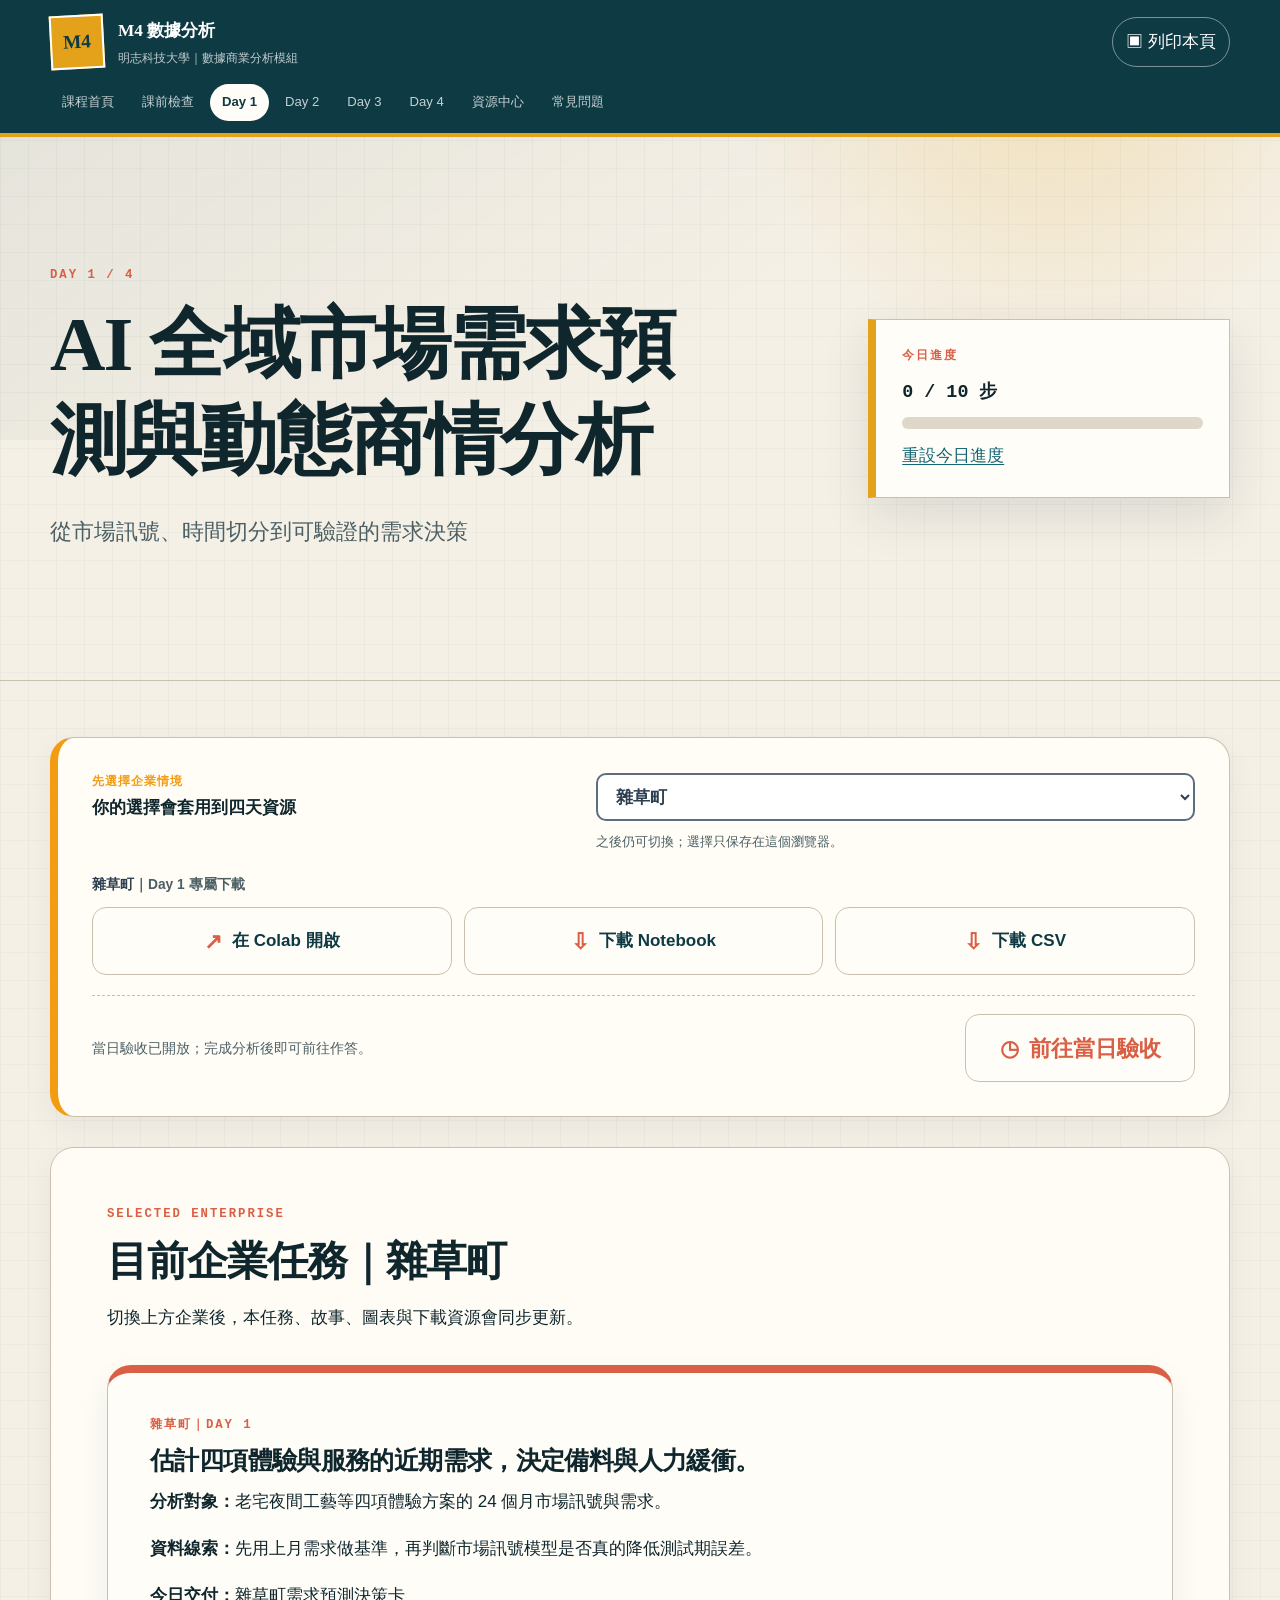
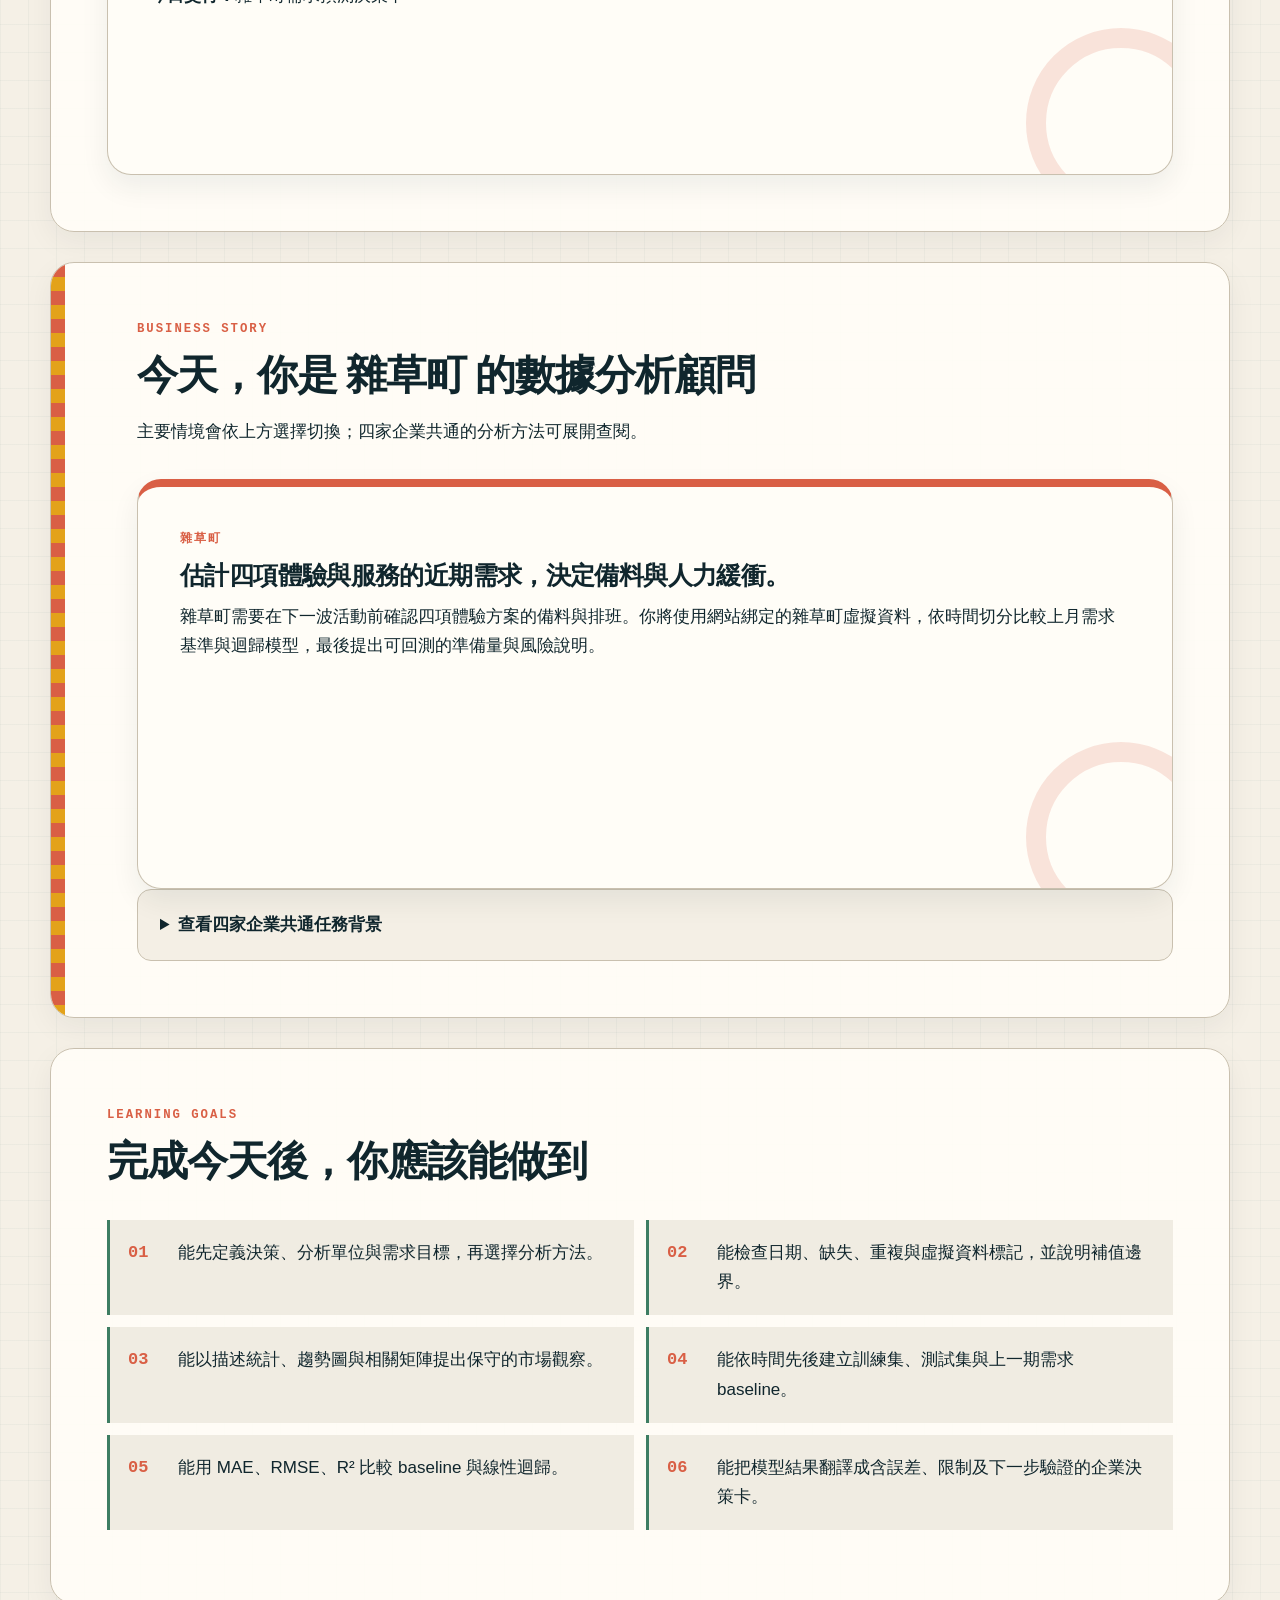
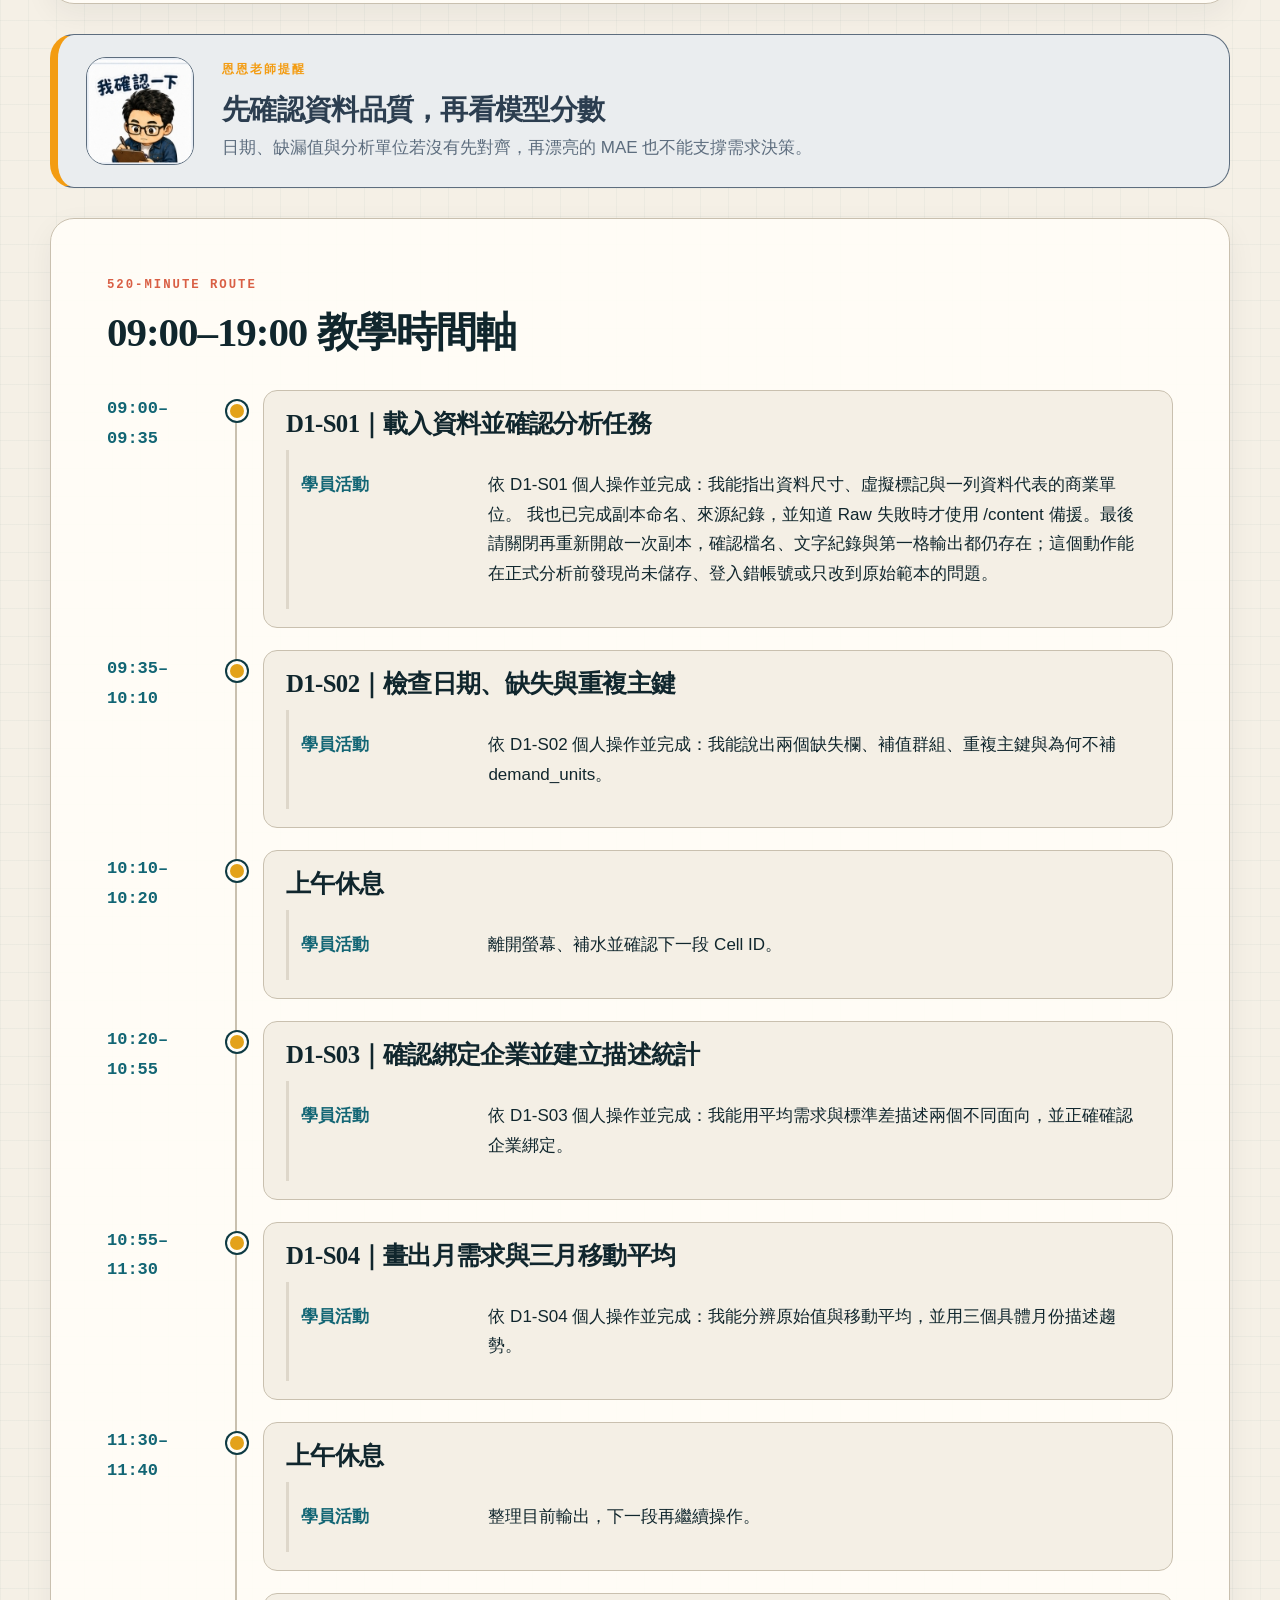
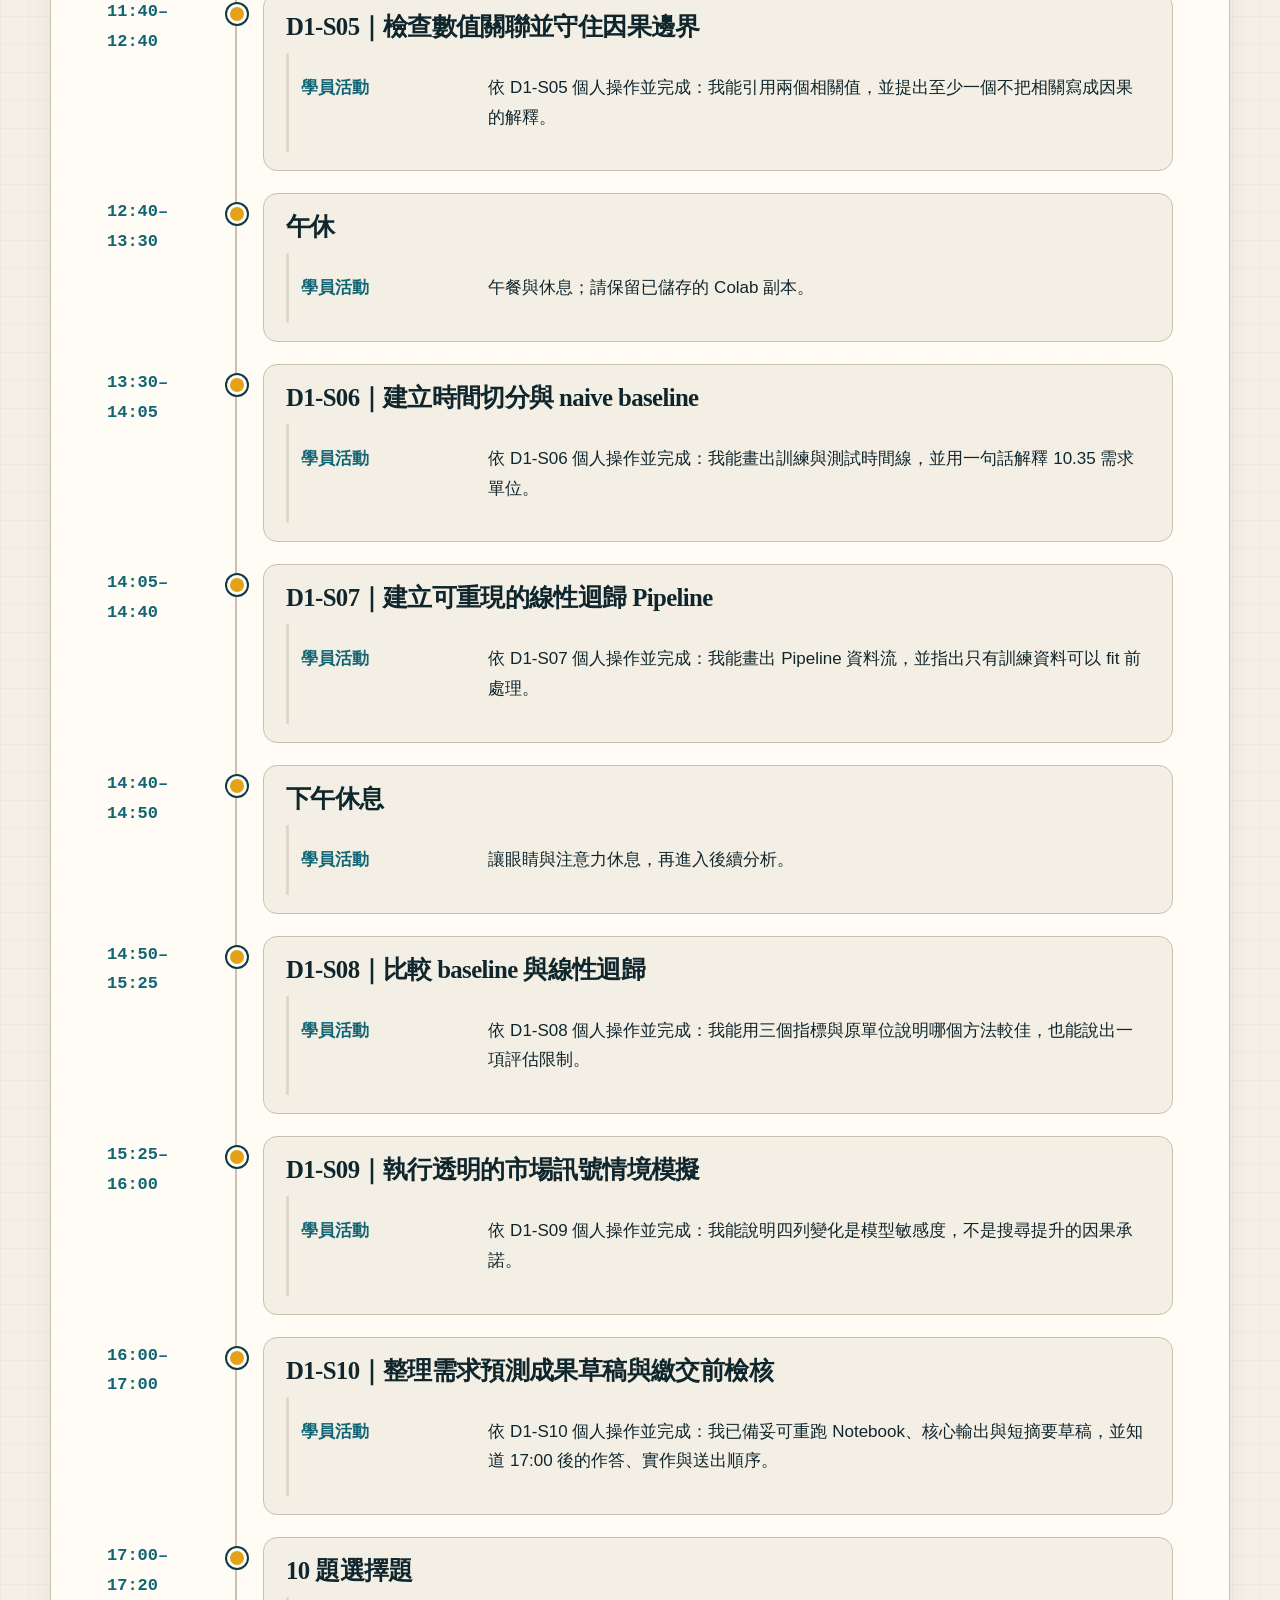
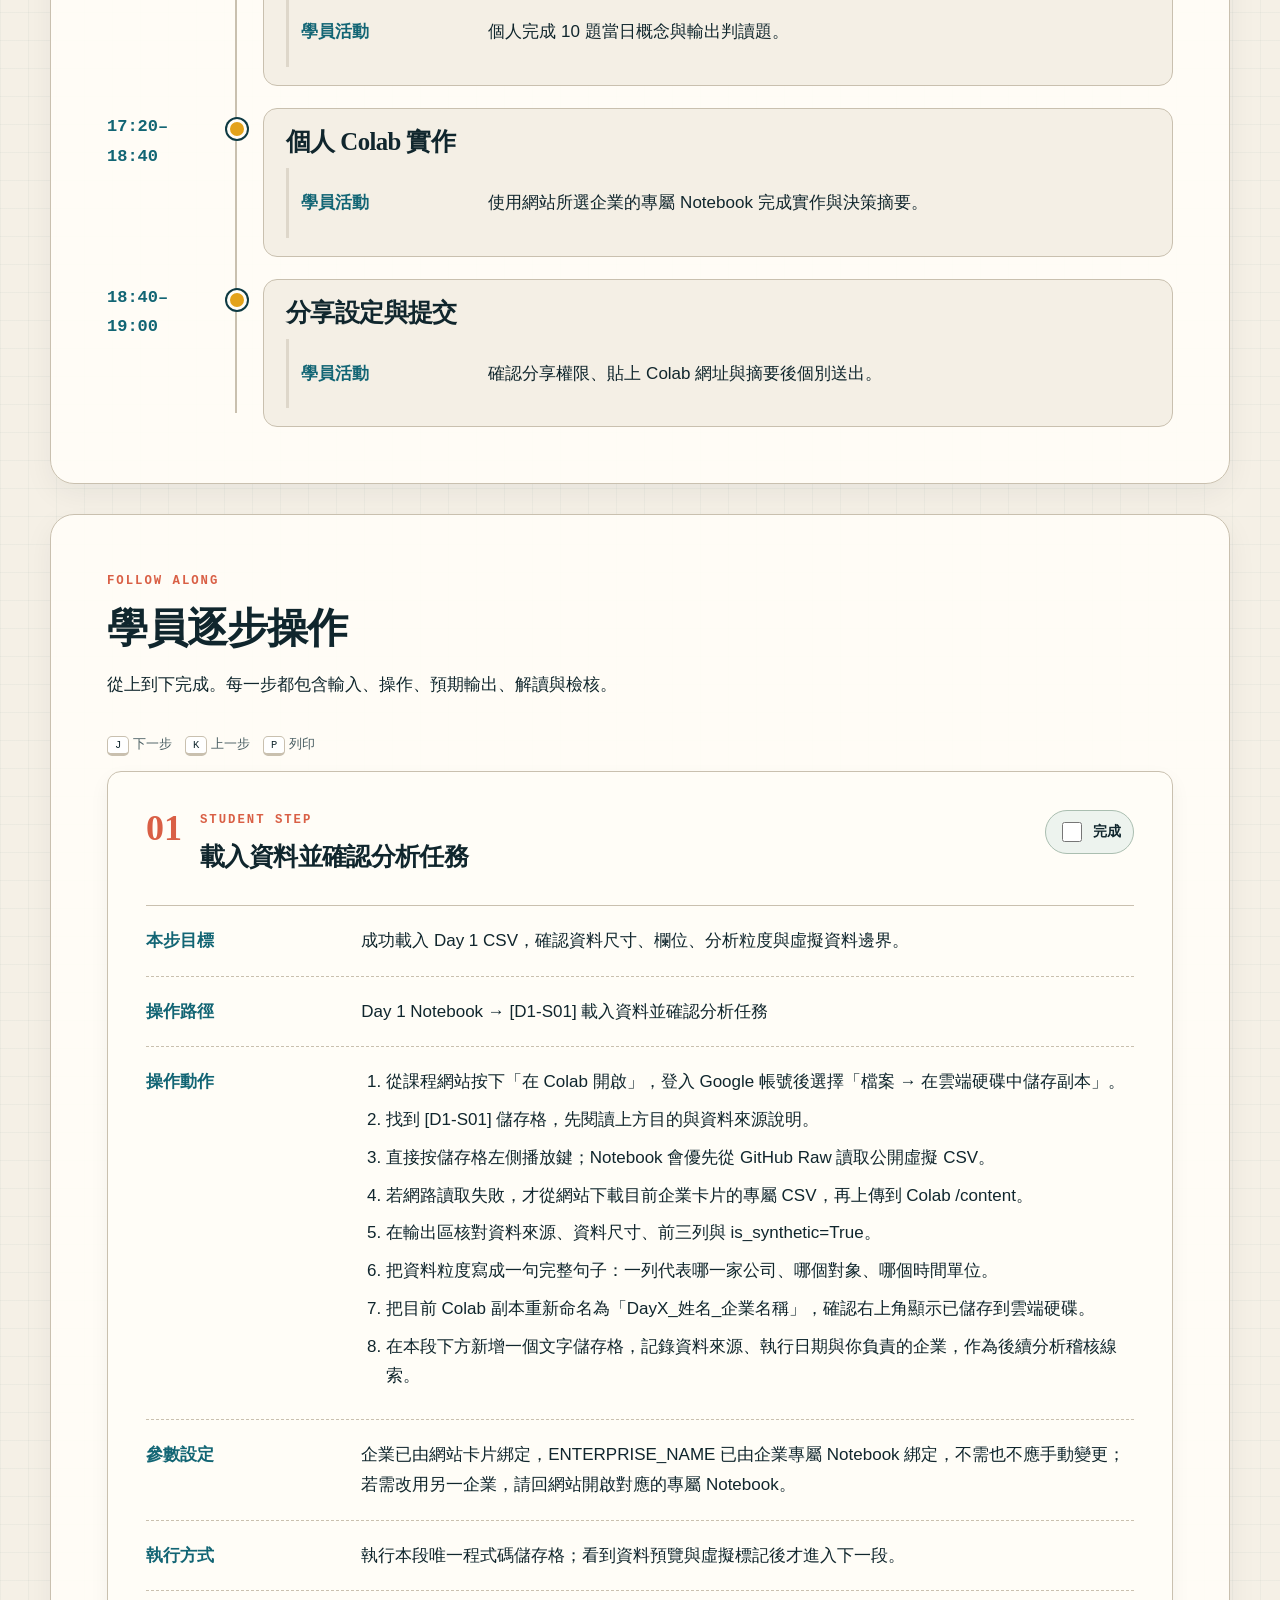
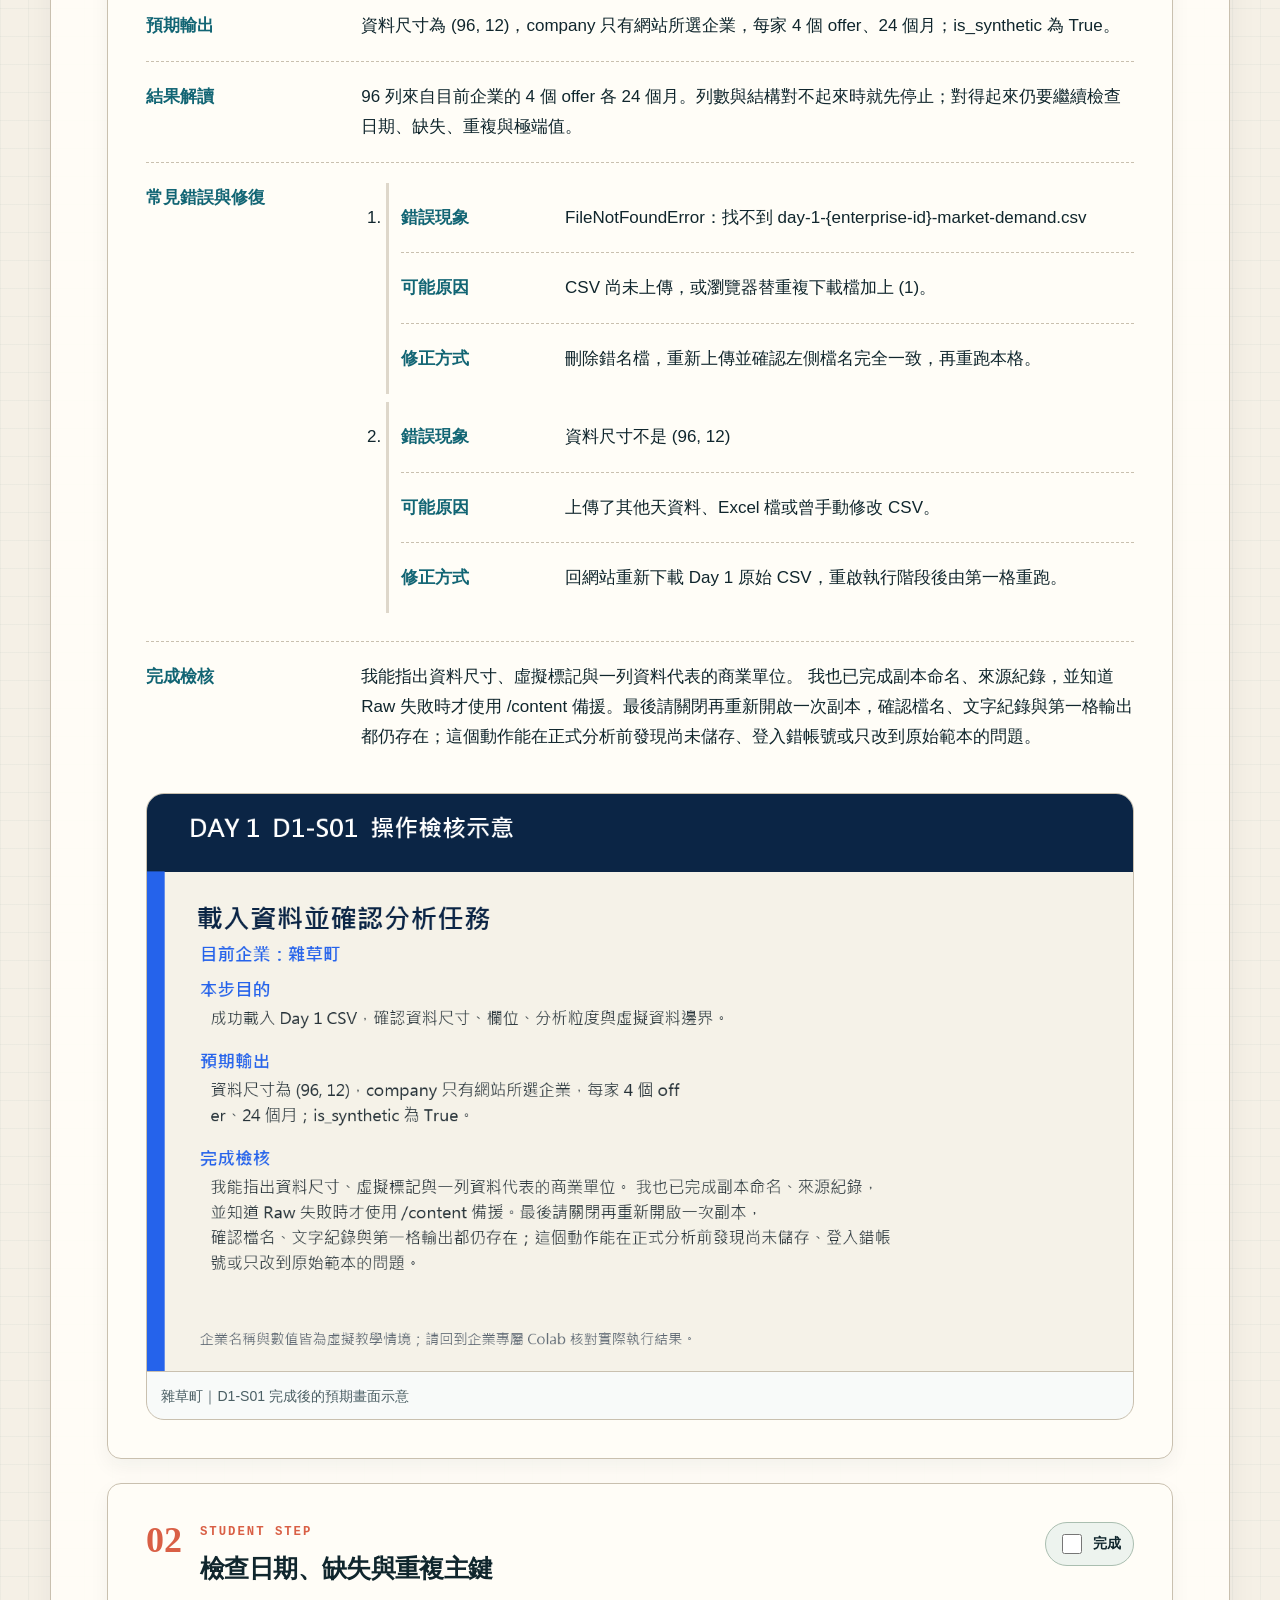
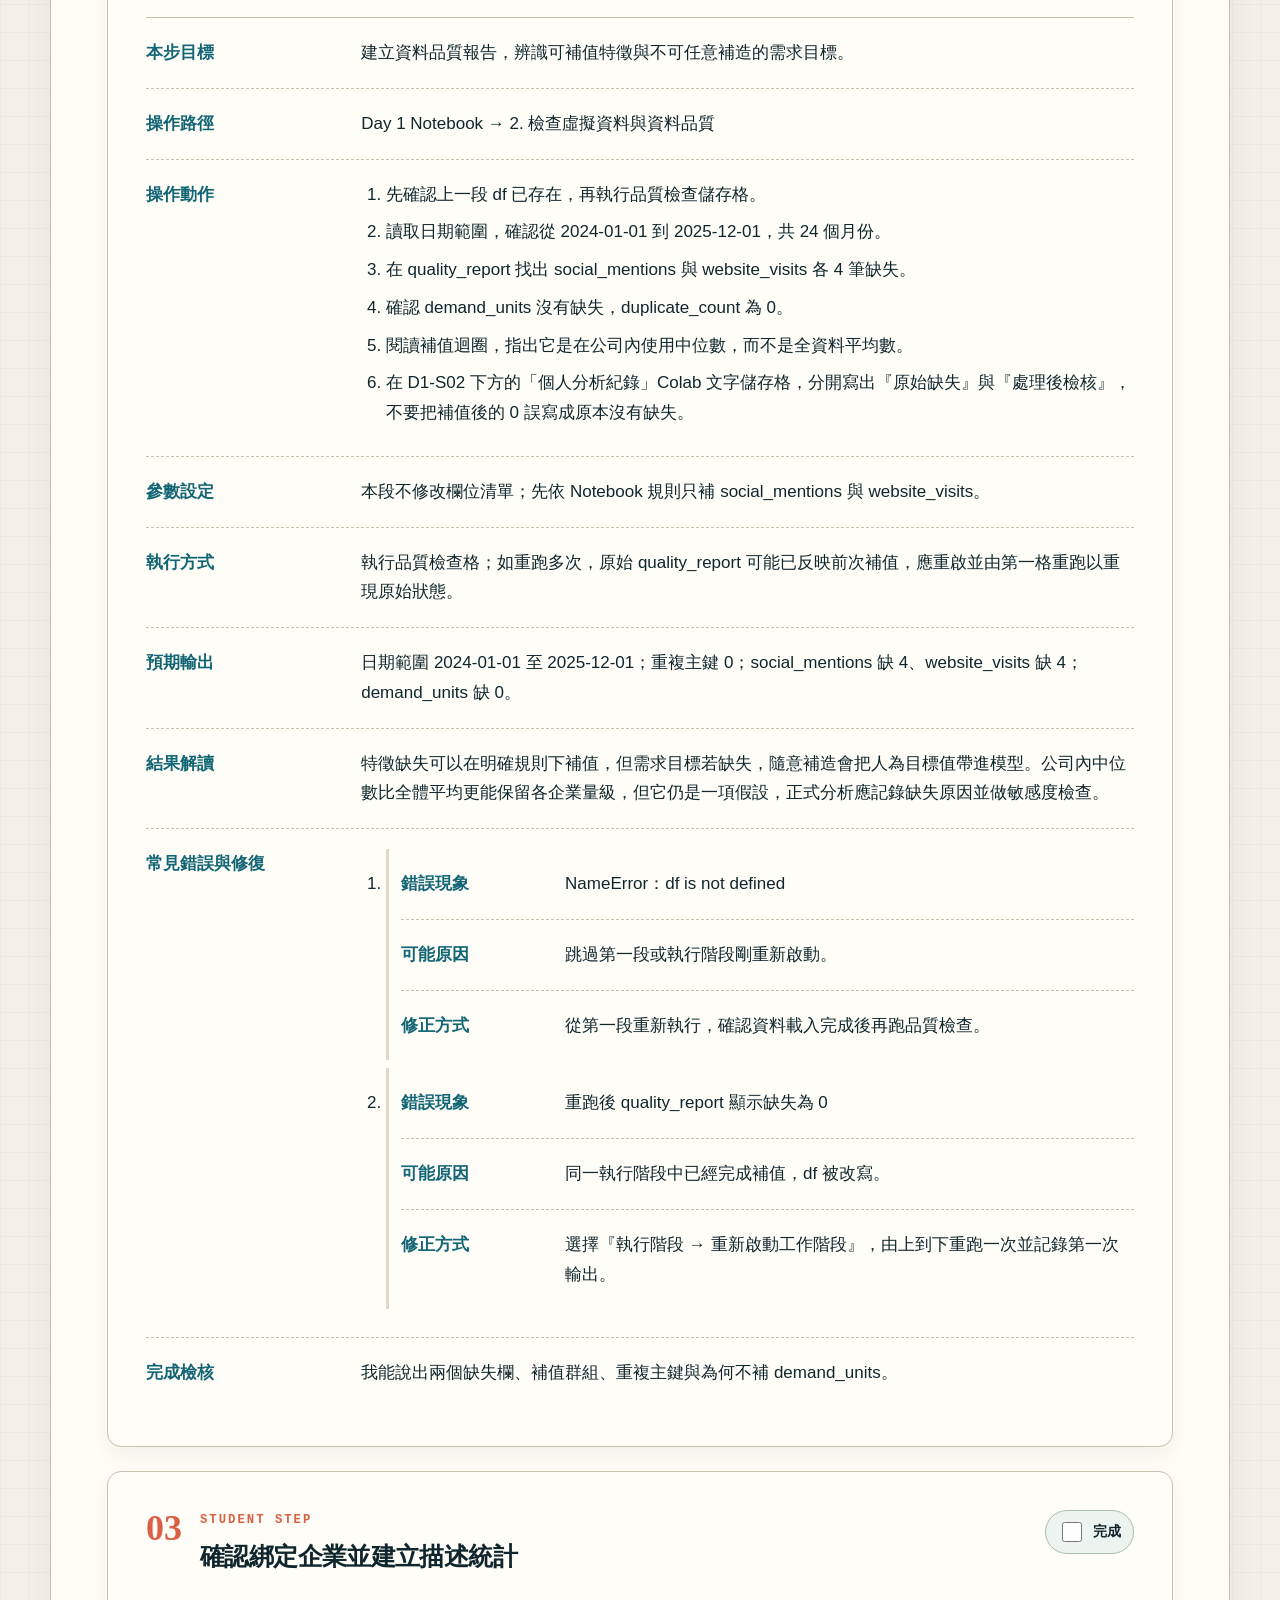
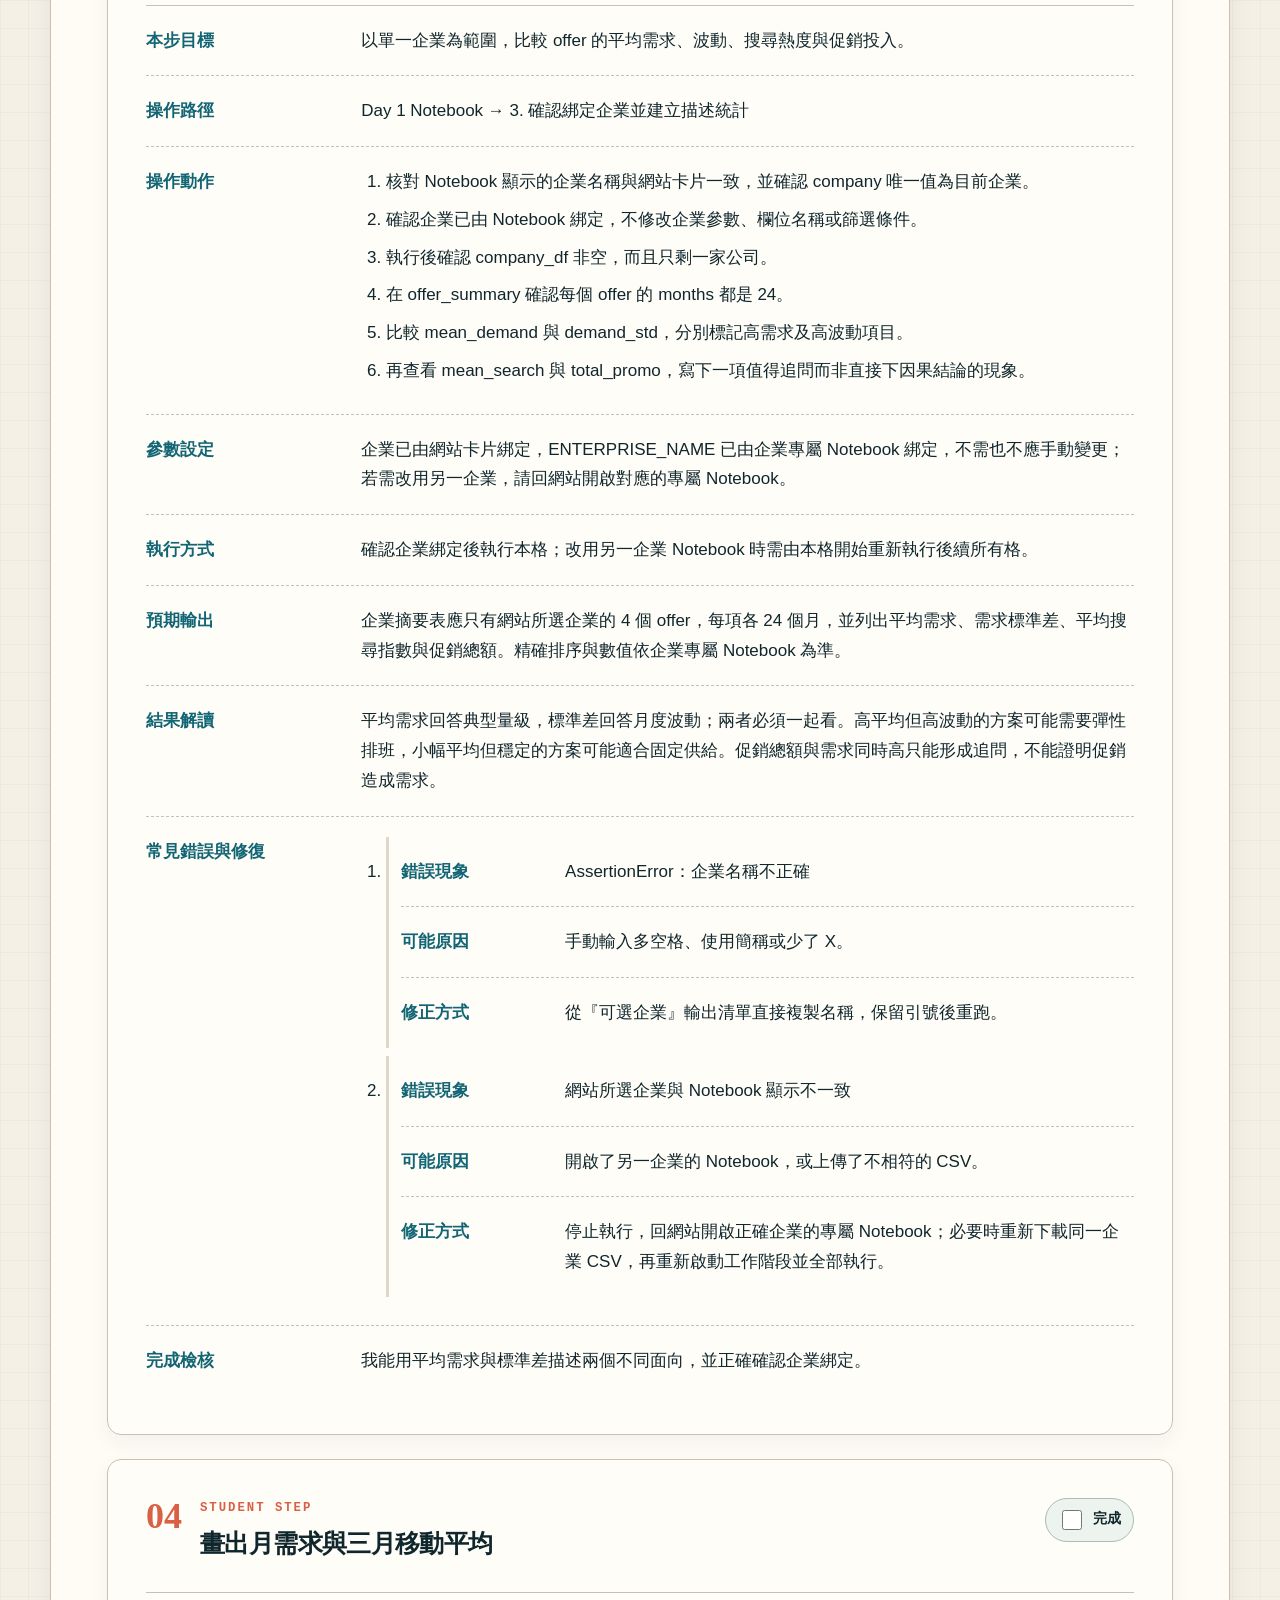
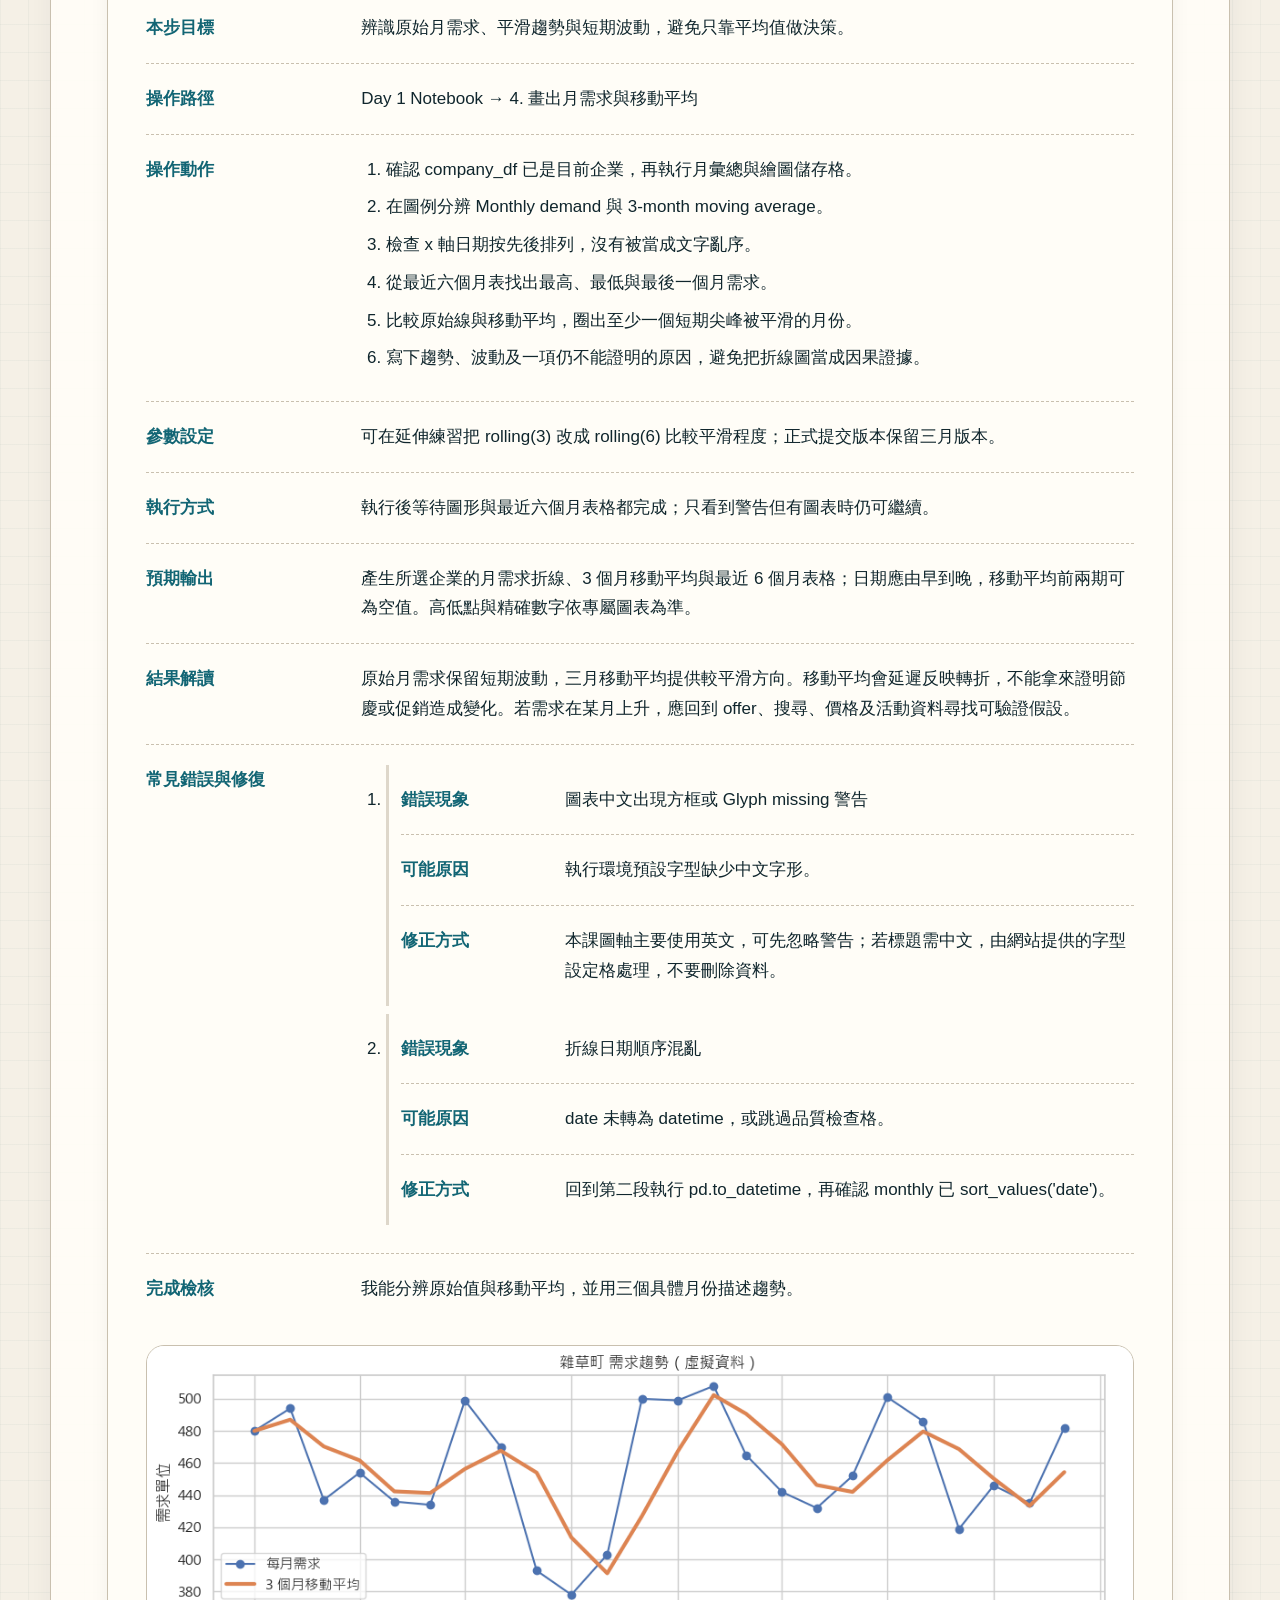
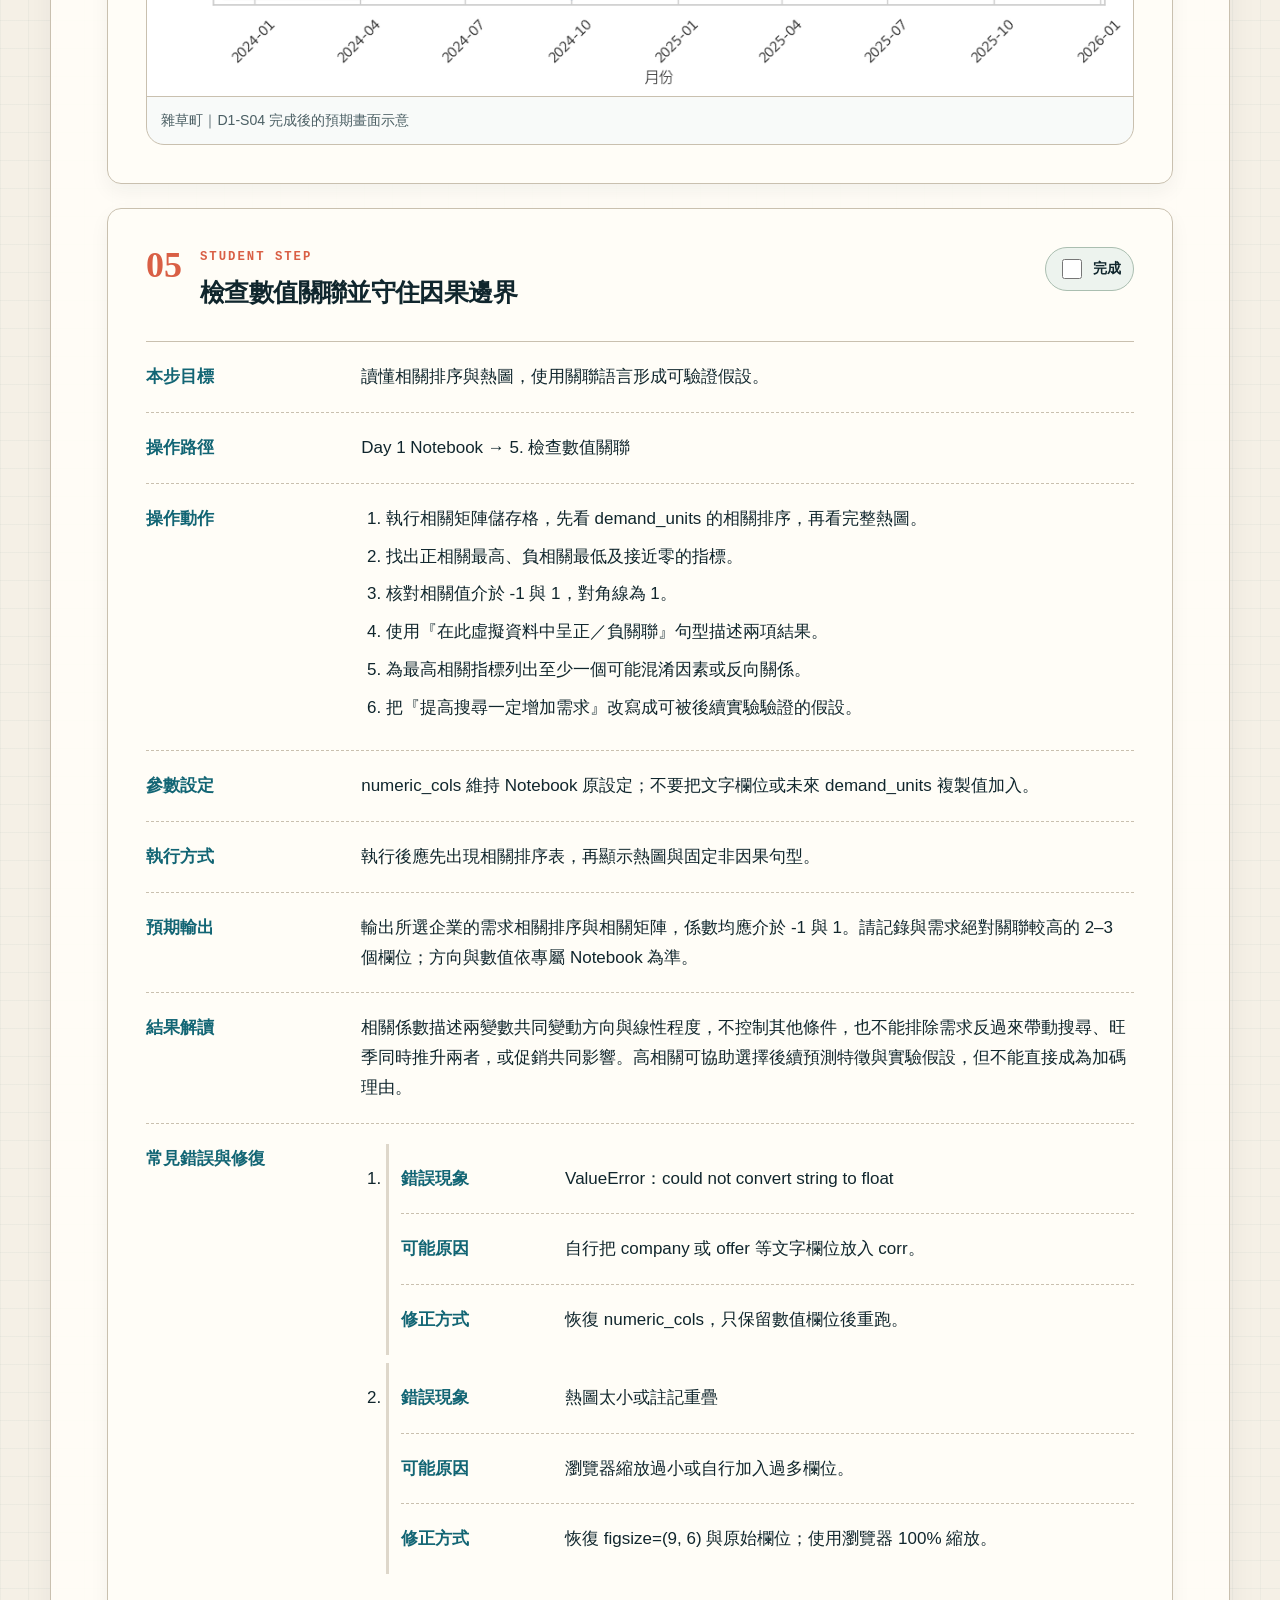
==== commit 1a6e0cb4: "Gate daily assessments until 16:30" ====
--- a/docs/day-1/index.html
+++ b/docs/day-1/index.html
@@ -49,7 +49,7 @@
 </div>
 
   <div class="enterprise-resource-groups"><div class="enterprise-resource-group" data-enterprise-group="zacao-town"><p class="enterprise-resource-title"><span data-enterprise-current>雜草町</span>｜Day 1 專屬下載</p><div class="action-grid" aria-label="雜草町 Day 1 教學資源"><a class="action-button action-colab" href="https://colab.research.google.com/github/johnnychao/mcut-m4-business-analytics-2026-student/blob/main/docs/resources/notebooks/zacao-town/day-1-zacao-town-demand-analysis.ipynb" target="_blank" rel="noopener"><span aria-hidden="true">↗</span>在 Colab 開啟</a><a class="action-button action-notebook" href="https://github.com/johnnychao/mcut-m4-business-analytics-2026-student/blob/main/docs/resources/notebooks/zacao-town/day-1-zacao-town-demand-analysis.ipynb" target="_blank" rel="noopener"><span aria-hidden="true">⇩</span>下載 Notebook</a><a class="action-button action-csv" href="https://raw.githubusercontent.com/johnnychao/mcut-m4-business-analytics-2026-student/main/docs/resources/data/zacao-town/day-1-zacao-town-market-demand.csv" target="_blank" rel="noopener"><span aria-hidden="true">⇩</span>下載 CSV</a></div></div><div class="enterprise-resource-group" data-enterprise-group="e-da-development" hidden><p class="enterprise-resource-title"><span data-enterprise-current>義大開發</span>｜Day 1 專屬下載</p><div class="action-grid" aria-label="義大開發 Day 1 教學資源"><a class="action-button action-colab" href="https://colab.research.google.com/github/johnnychao/mcut-m4-business-analytics-2026-student/blob/main/docs/resources/notebooks/e-da-development/day-1-e-da-development-demand-analysis.ipynb" target="_blank" rel="noopener"><span aria-hidden="true">↗</span>在 Colab 開啟</a><a class="action-button action-notebook" href="https://github.com/johnnychao/mcut-m4-business-analytics-2026-student/blob/main/docs/resources/notebooks/e-da-development/day-1-e-da-development-demand-analysis.ipynb" target="_blank" rel="noopener"><span aria-hidden="true">⇩</span>下載 Notebook</a><a class="action-button action-csv" href="https://raw.githubusercontent.com/johnnychao/mcut-m4-business-analytics-2026-student/main/docs/resources/data/e-da-development/day-1-e-da-development-market-demand.csv" target="_blank" rel="noopener"><span aria-hidden="true">⇩</span>下載 CSV</a></div></div><div class="enterprise-resource-group" data-enterprise-group="shengxiangzhen-genmei" hidden><p class="enterprise-resource-title"><span data-enterprise-current>盛香珍 × 亙美質珍</span>｜Day 1 專屬下載</p><div class="action-grid" aria-label="盛香珍 × 亙美質珍 Day 1 教學資源"><a class="action-button action-colab" href="https://colab.research.google.com/github/johnnychao/mcut-m4-business-analytics-2026-student/blob/main/docs/resources/notebooks/shengxiangzhen-genmei/day-1-shengxiangzhen-genmei-demand-analysis.ipynb" target="_blank" rel="noopener"><span aria-hidden="true">↗</span>在 Colab 開啟</a><a class="action-button action-notebook" href="https://github.com/johnnychao/mcut-m4-business-analytics-2026-student/blob/main/docs/resources/notebooks/shengxiangzhen-genmei/day-1-shengxiangzhen-genmei-demand-analysis.ipynb" target="_blank" rel="noopener"><span aria-hidden="true">⇩</span>下載 Notebook</a><a class="action-button action-csv" href="https://raw.githubusercontent.com/johnnychao/mcut-m4-business-analytics-2026-student/main/docs/resources/data/shengxiangzhen-genmei/day-1-shengxiangzhen-genmei-market-demand.csv" target="_blank" rel="noopener"><span aria-hidden="true">⇩</span>下載 CSV</a></div></div><div class="enterprise-resource-group" data-enterprise-group="formosa-optical" hidden><p class="enterprise-resource-title"><span data-enterprise-current>寶島眼鏡</span>｜Day 1 專屬下載</p><div class="action-grid" aria-label="寶島眼鏡 Day 1 教學資源"><a class="action-button action-colab" href="https://colab.research.google.com/github/johnnychao/mcut-m4-business-analytics-2026-student/blob/main/docs/resources/notebooks/formosa-optical/day-1-formosa-optical-demand-analysis.ipynb" target="_blank" rel="noopener"><span aria-hidden="true">↗</span>在 Colab 開啟</a><a class="action-button action-notebook" href="https://github.com/johnnychao/mcut-m4-business-analytics-2026-student/blob/main/docs/resources/notebooks/formosa-optical/day-1-formosa-optical-demand-analysis.ipynb" target="_blank" rel="noopener"><span aria-hidden="true">⇩</span>下載 Notebook</a><a class="action-button action-csv" href="https://raw.githubusercontent.com/johnnychao/mcut-m4-business-analytics-2026-student/main/docs/resources/data/formosa-optical/day-1-formosa-optical-market-demand.csv" target="_blank" rel="noopener"><span aria-hidden="true">⇩</span>下載 CSV</a></div></div></div>
-  <div class="assessment-action"><p>完成分析後再前往當日驗收。</p><a class="action-button action-form" href="https://docs.google.com/forms/d/e/1FAIpQLSceHlnQZDqT08GiFDYzF0x03SGpVGXFJ-z_lhab8G1NLNTeJA/viewform" target="_blank" rel="noopener"><span aria-hidden="true">✓</span>前往當日驗收</a></div>
+  <div class="assessment-action" data-assessment-gate data-assessment-unlock-at="2026-07-13T16:30:00+08:00"><p data-assessment-status aria-live="polite">當日驗收將於 7/13 16:30（台灣時間）開放。</p><a class="action-button action-form is-locked" data-assessment-link data-assessment-url="https://docs.google.com/forms/d/e/1FAIpQLSceHlnQZDqT08GiFDYzF0x03SGpVGXFJ-z_lhab8G1NLNTeJA/viewform" target="_blank" rel="noopener" aria-disabled="true" tabindex="-1"><span aria-hidden="true">◷</span><span data-assessment-label>16:30 開放</span></a></div>
 </section>
 
 
--- a/docs/assets/site.css
+++ b/docs/assets/site.css
@@ -729,6 +729,23 @@
   min-width: 230px;
 }
 
+.assessment-action .action-button.is-locked {
+  color: var(--ink-soft);
+  cursor: not-allowed;
+  background: var(--paper-bright);
+  border-color: var(--line);
+  box-shadow: none;
+}
+
+.assessment-action .action-button.is-locked:hover,
+.assessment-action .action-button.is-locked:focus-visible {
+  color: var(--ink-soft);
+  background: var(--paper-bright);
+  border-color: var(--line);
+  box-shadow: none;
+  transform: none;
+}
+
 .enterprise-resource-toolbar {
   border-top: 8px solid var(--enen-accent);
 }
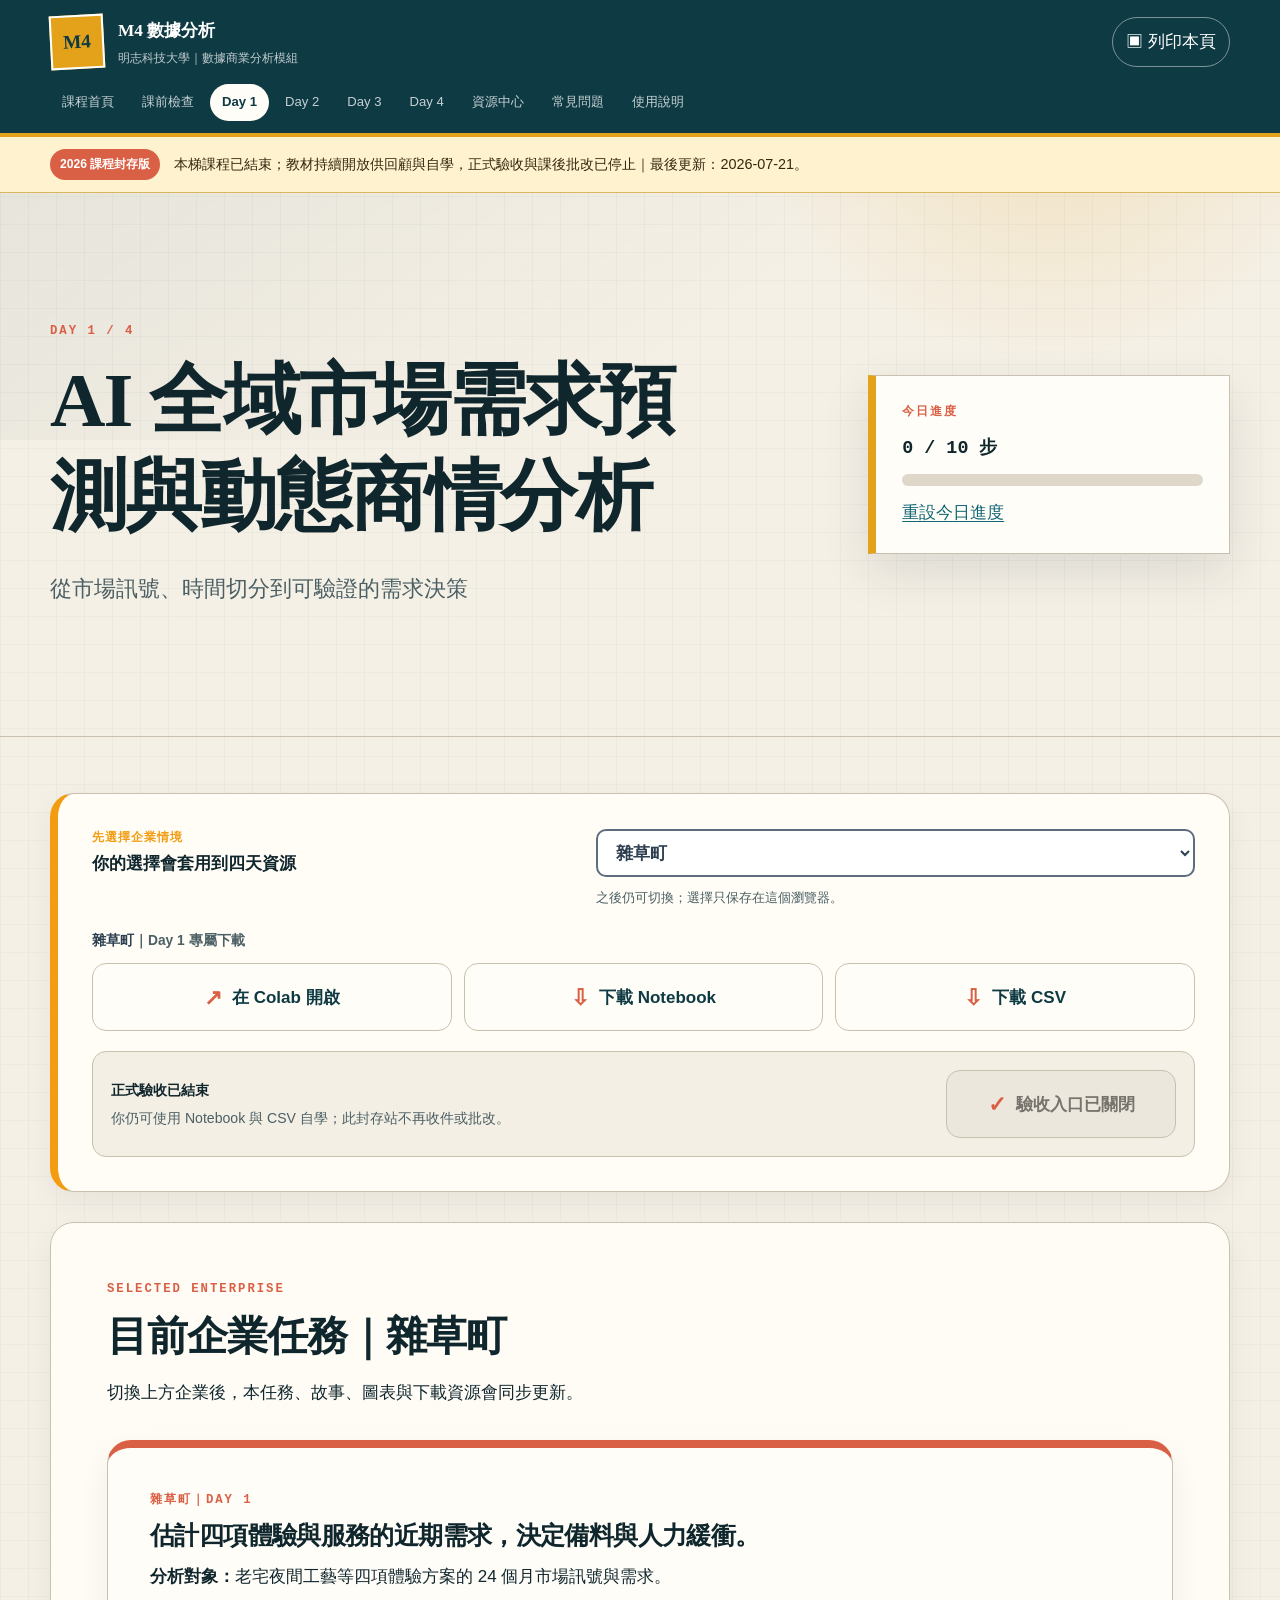
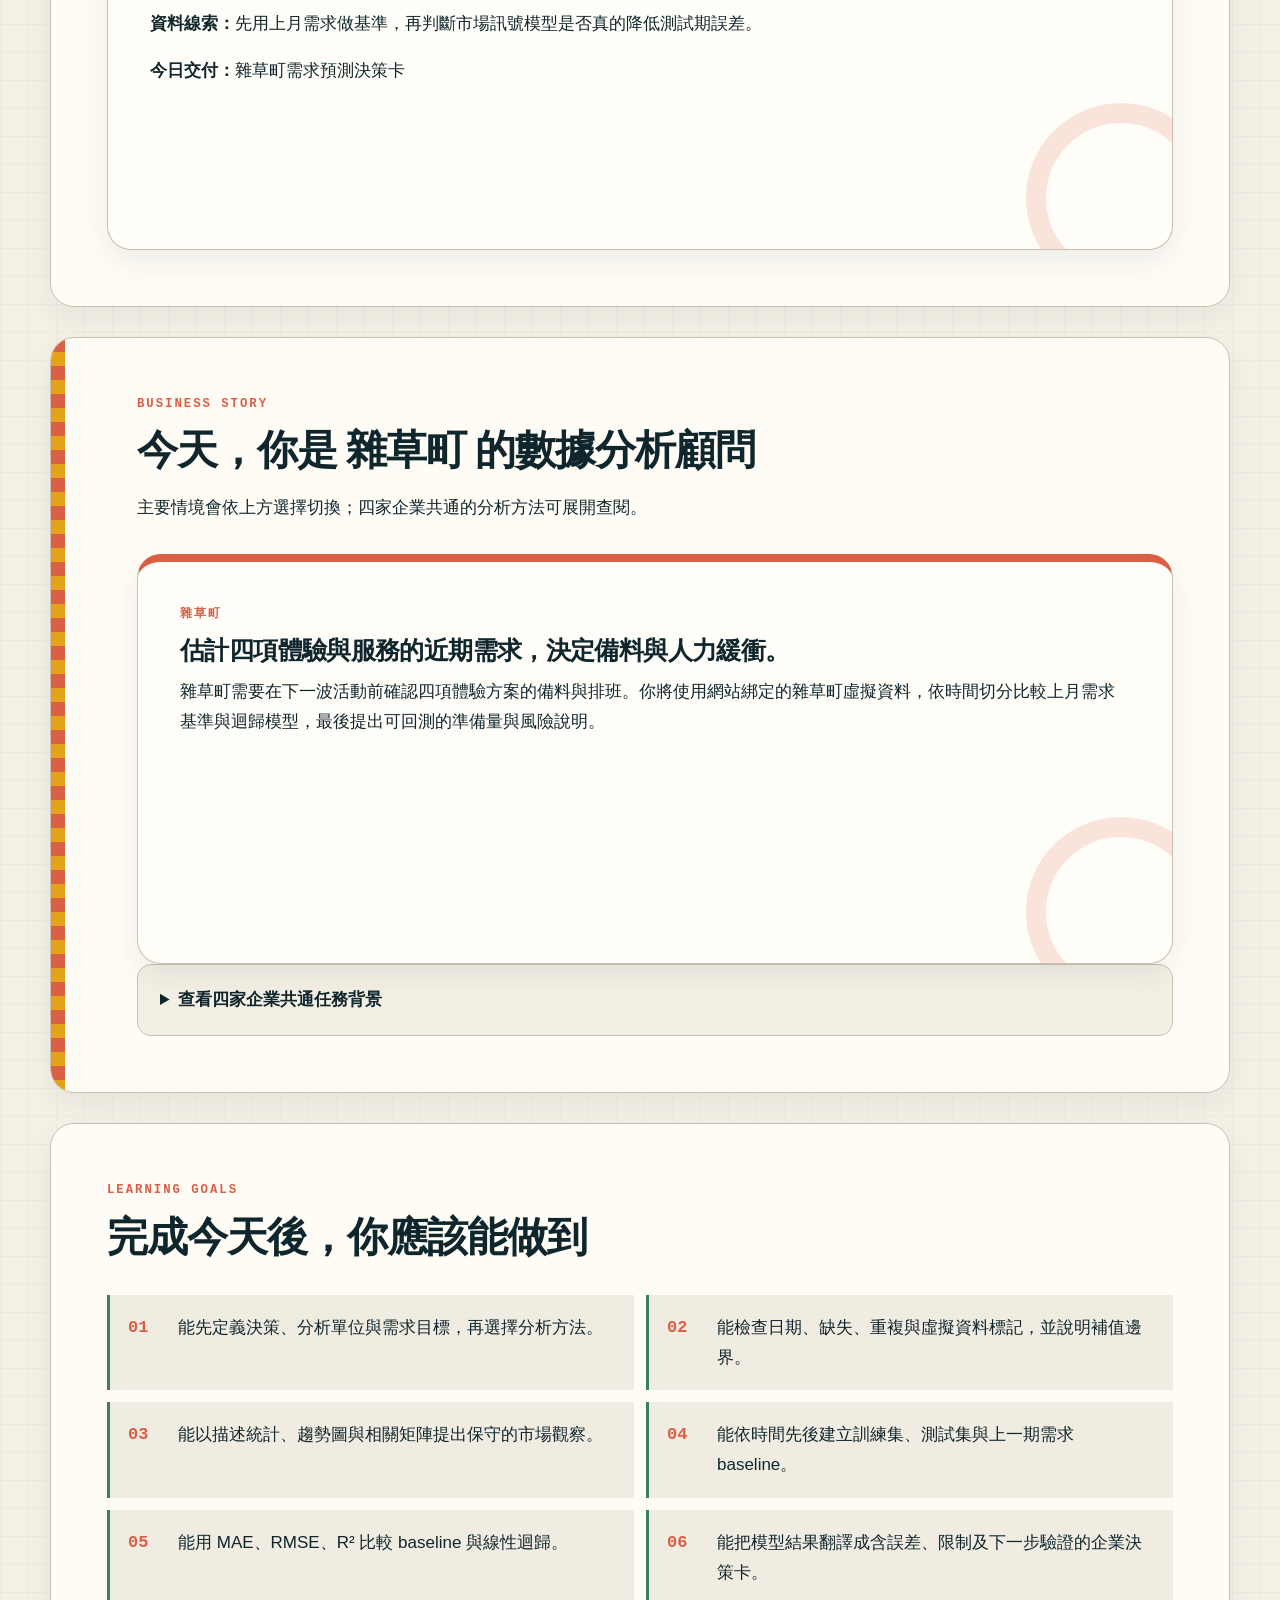
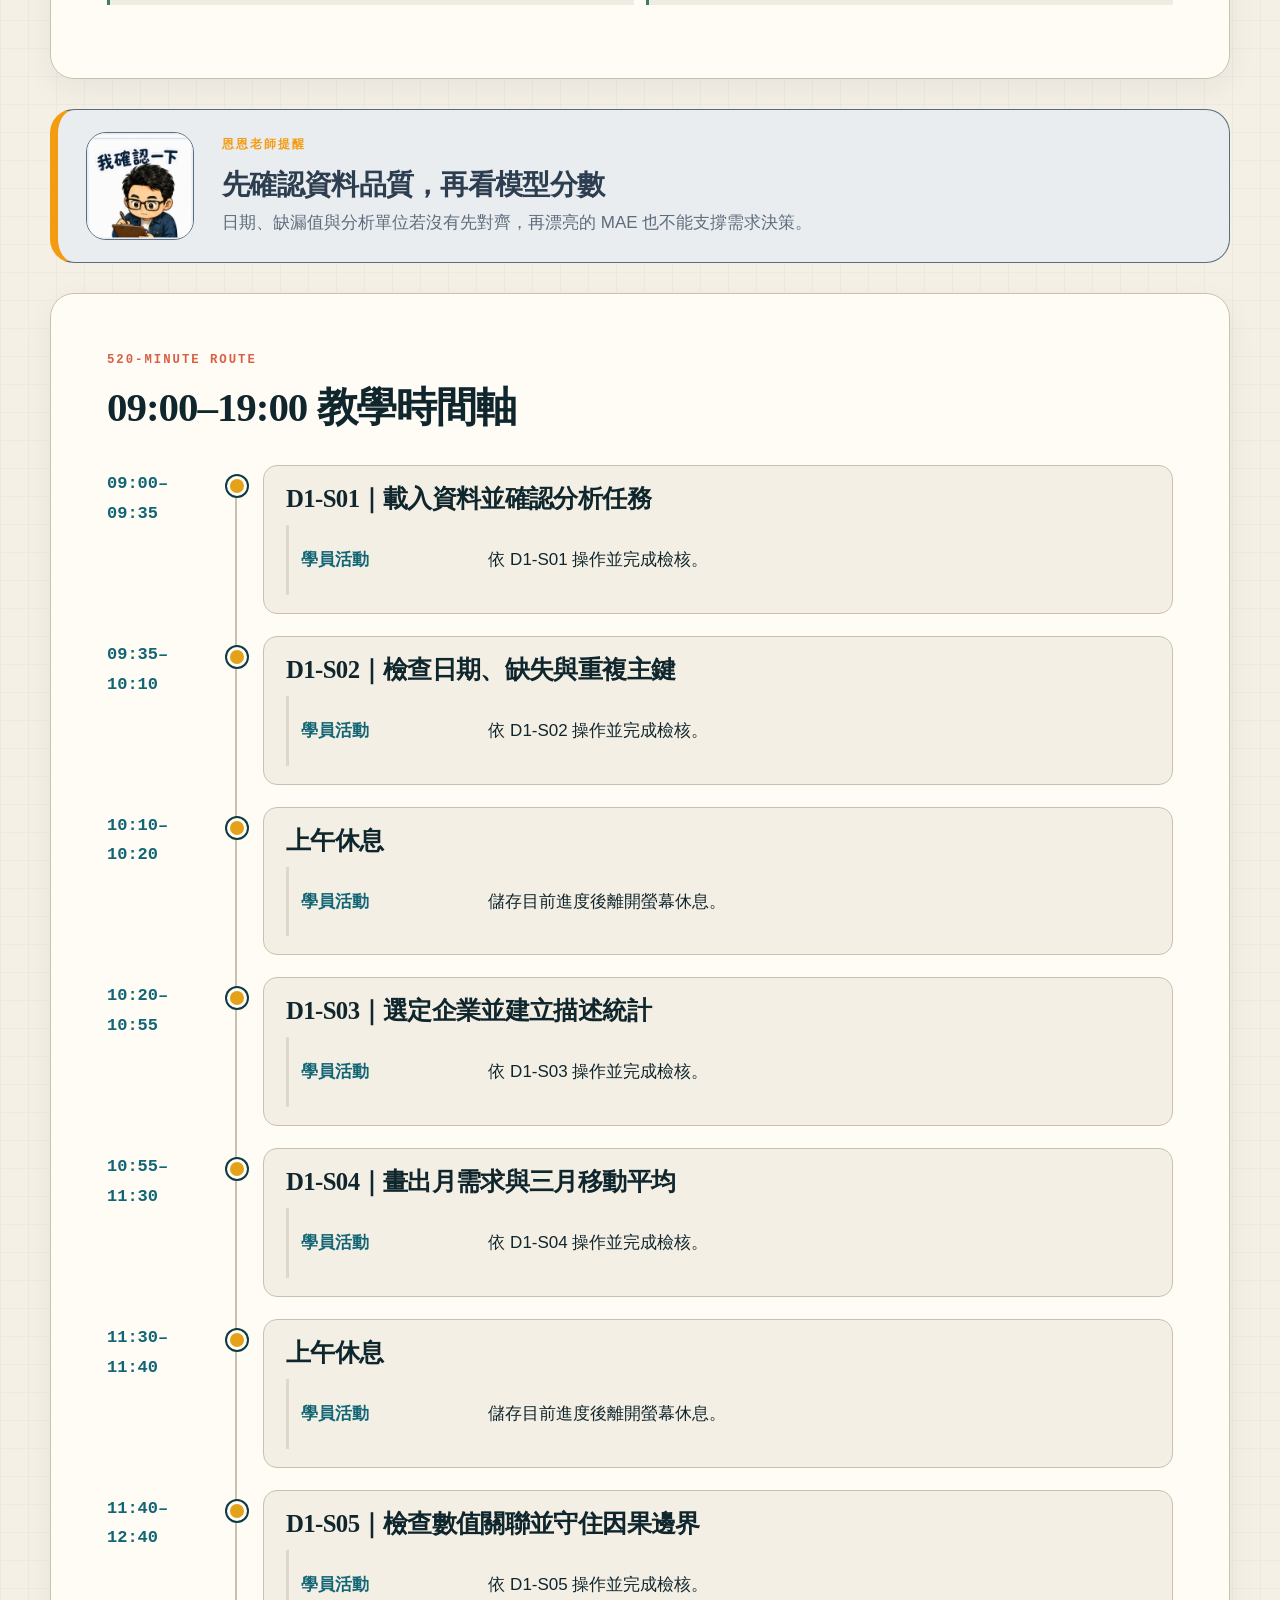
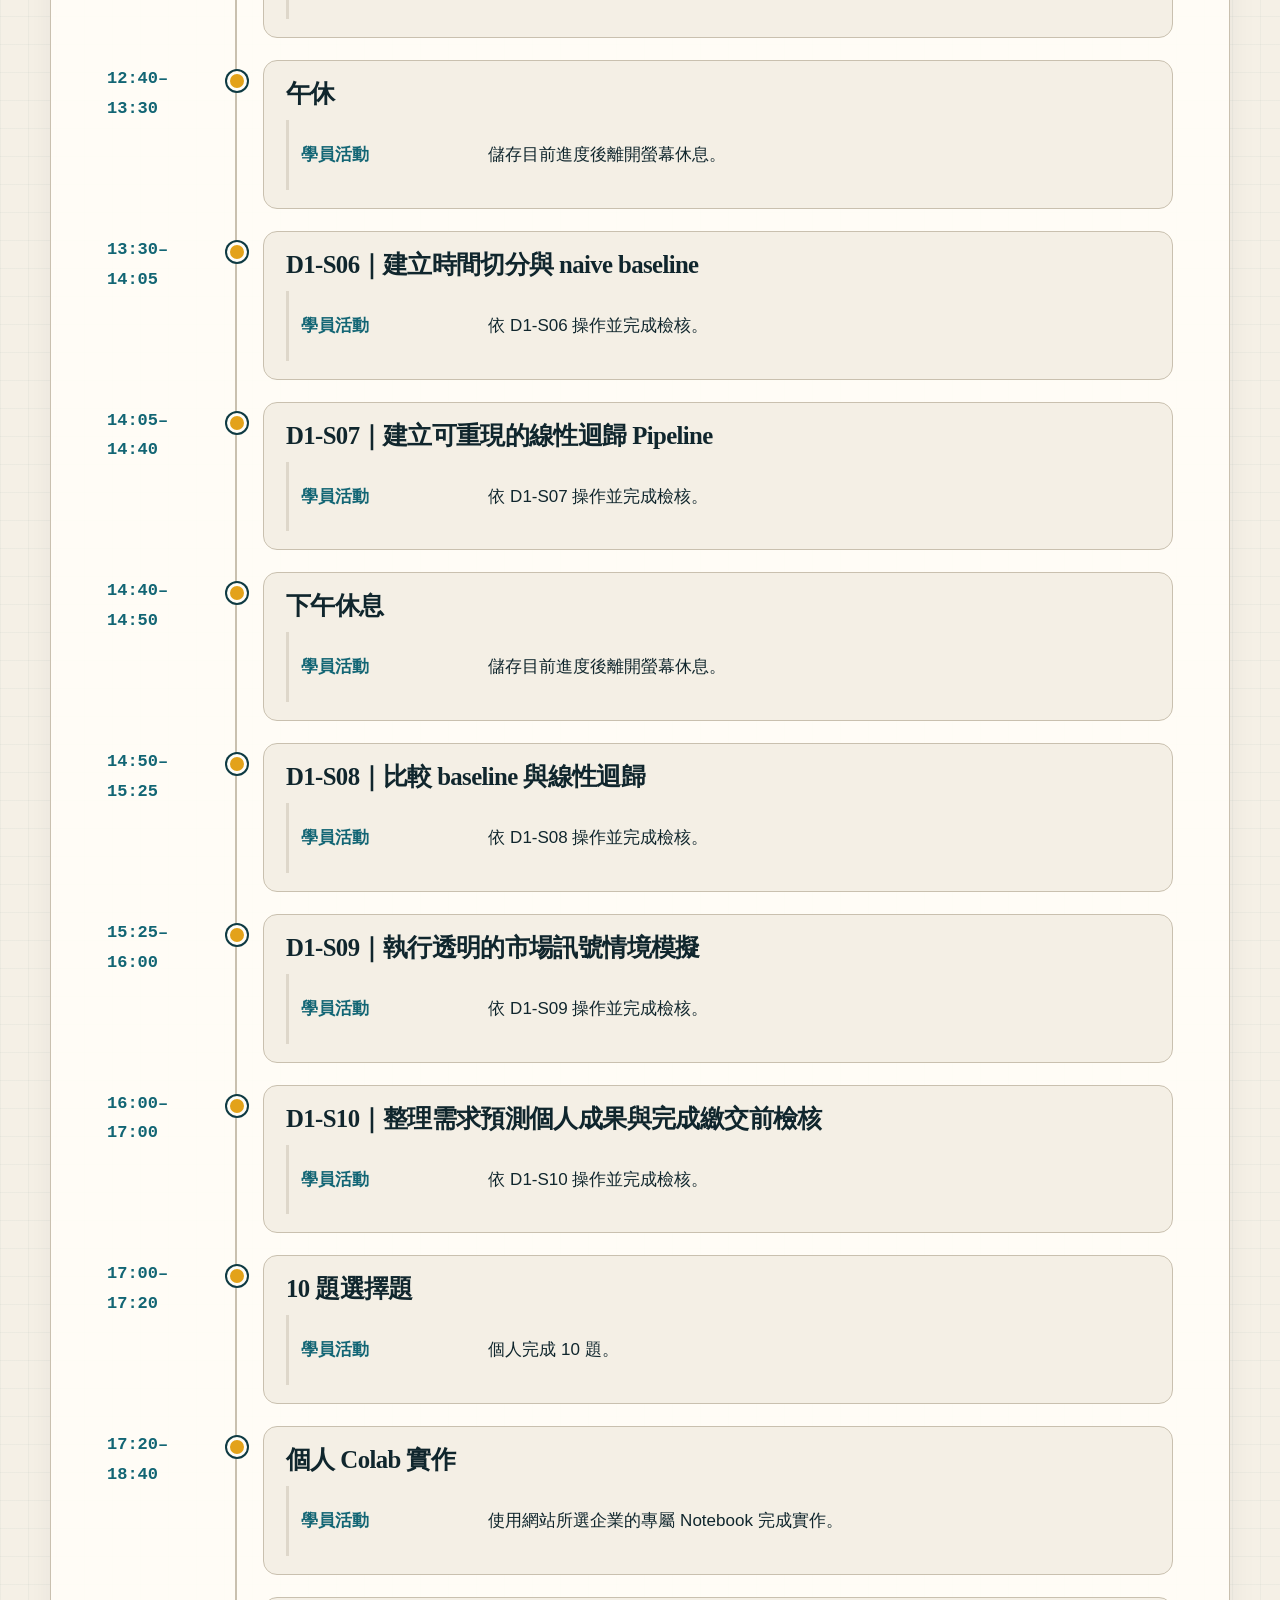
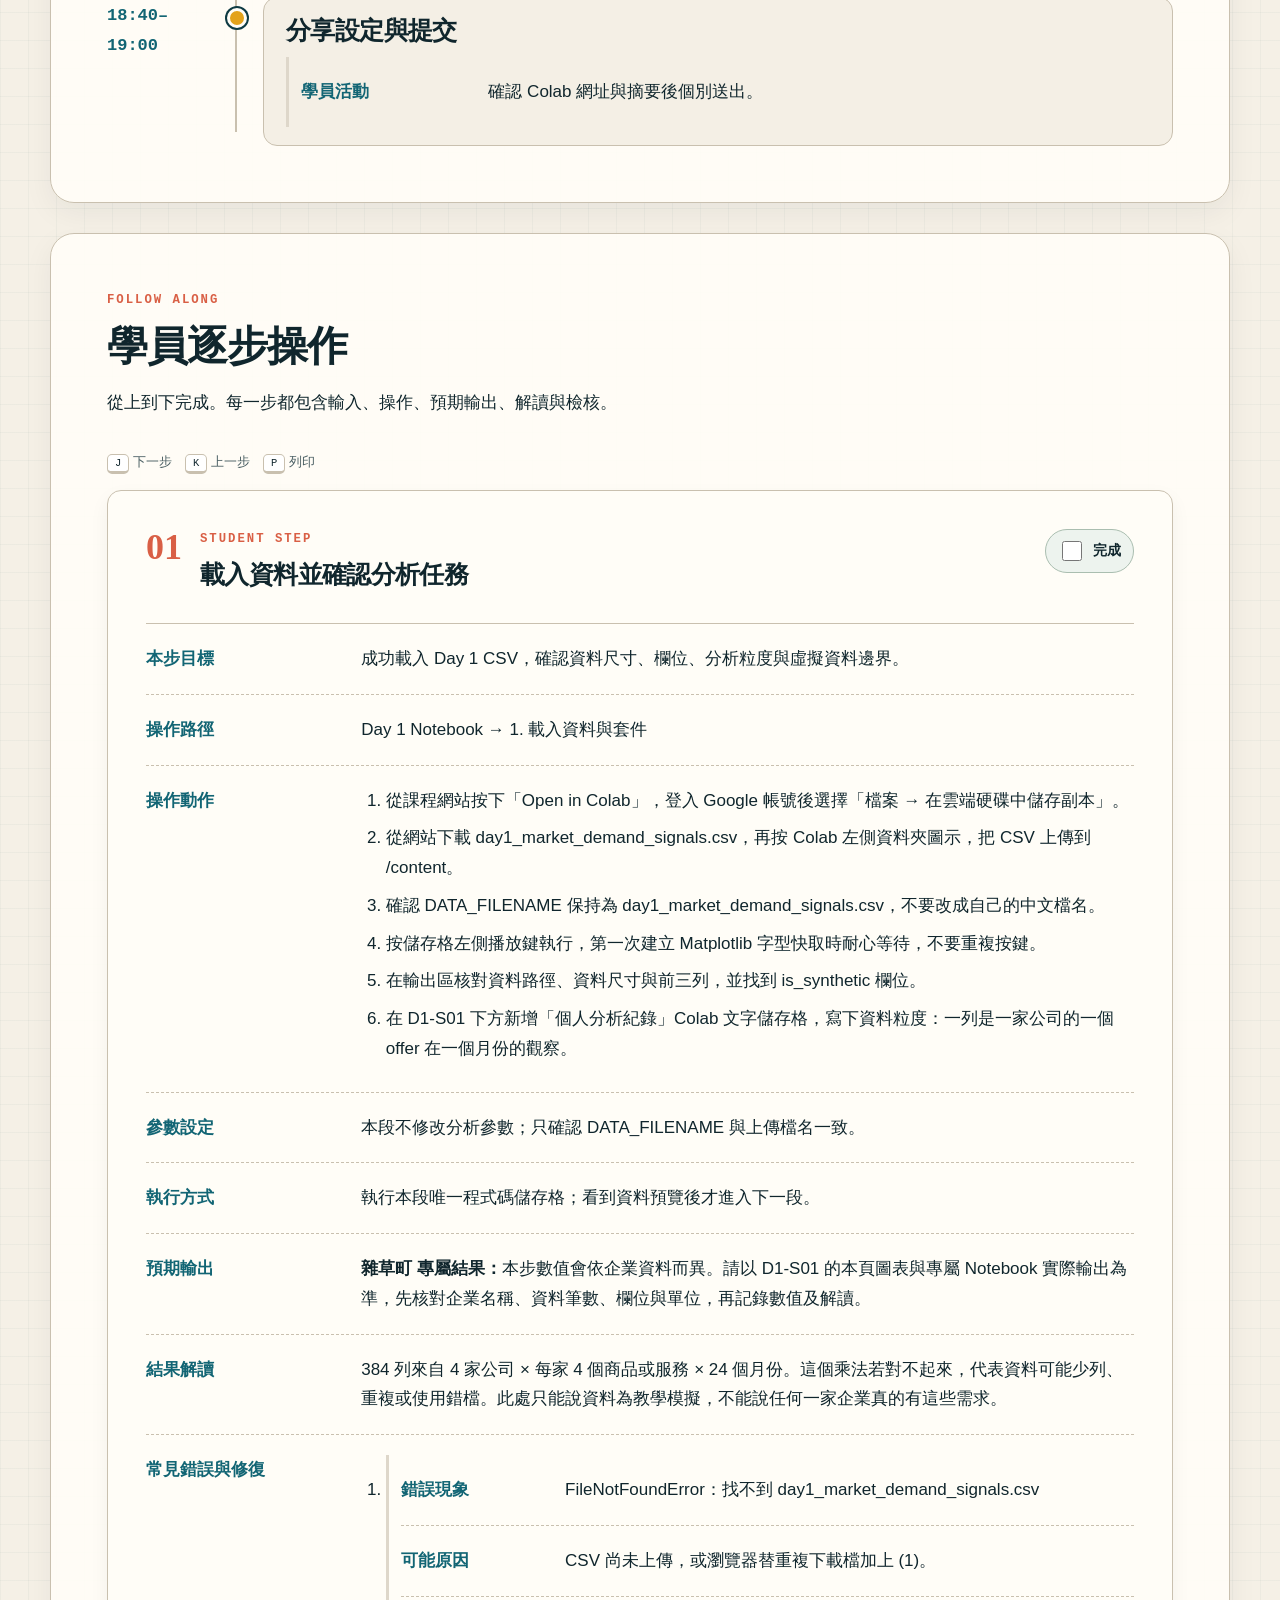
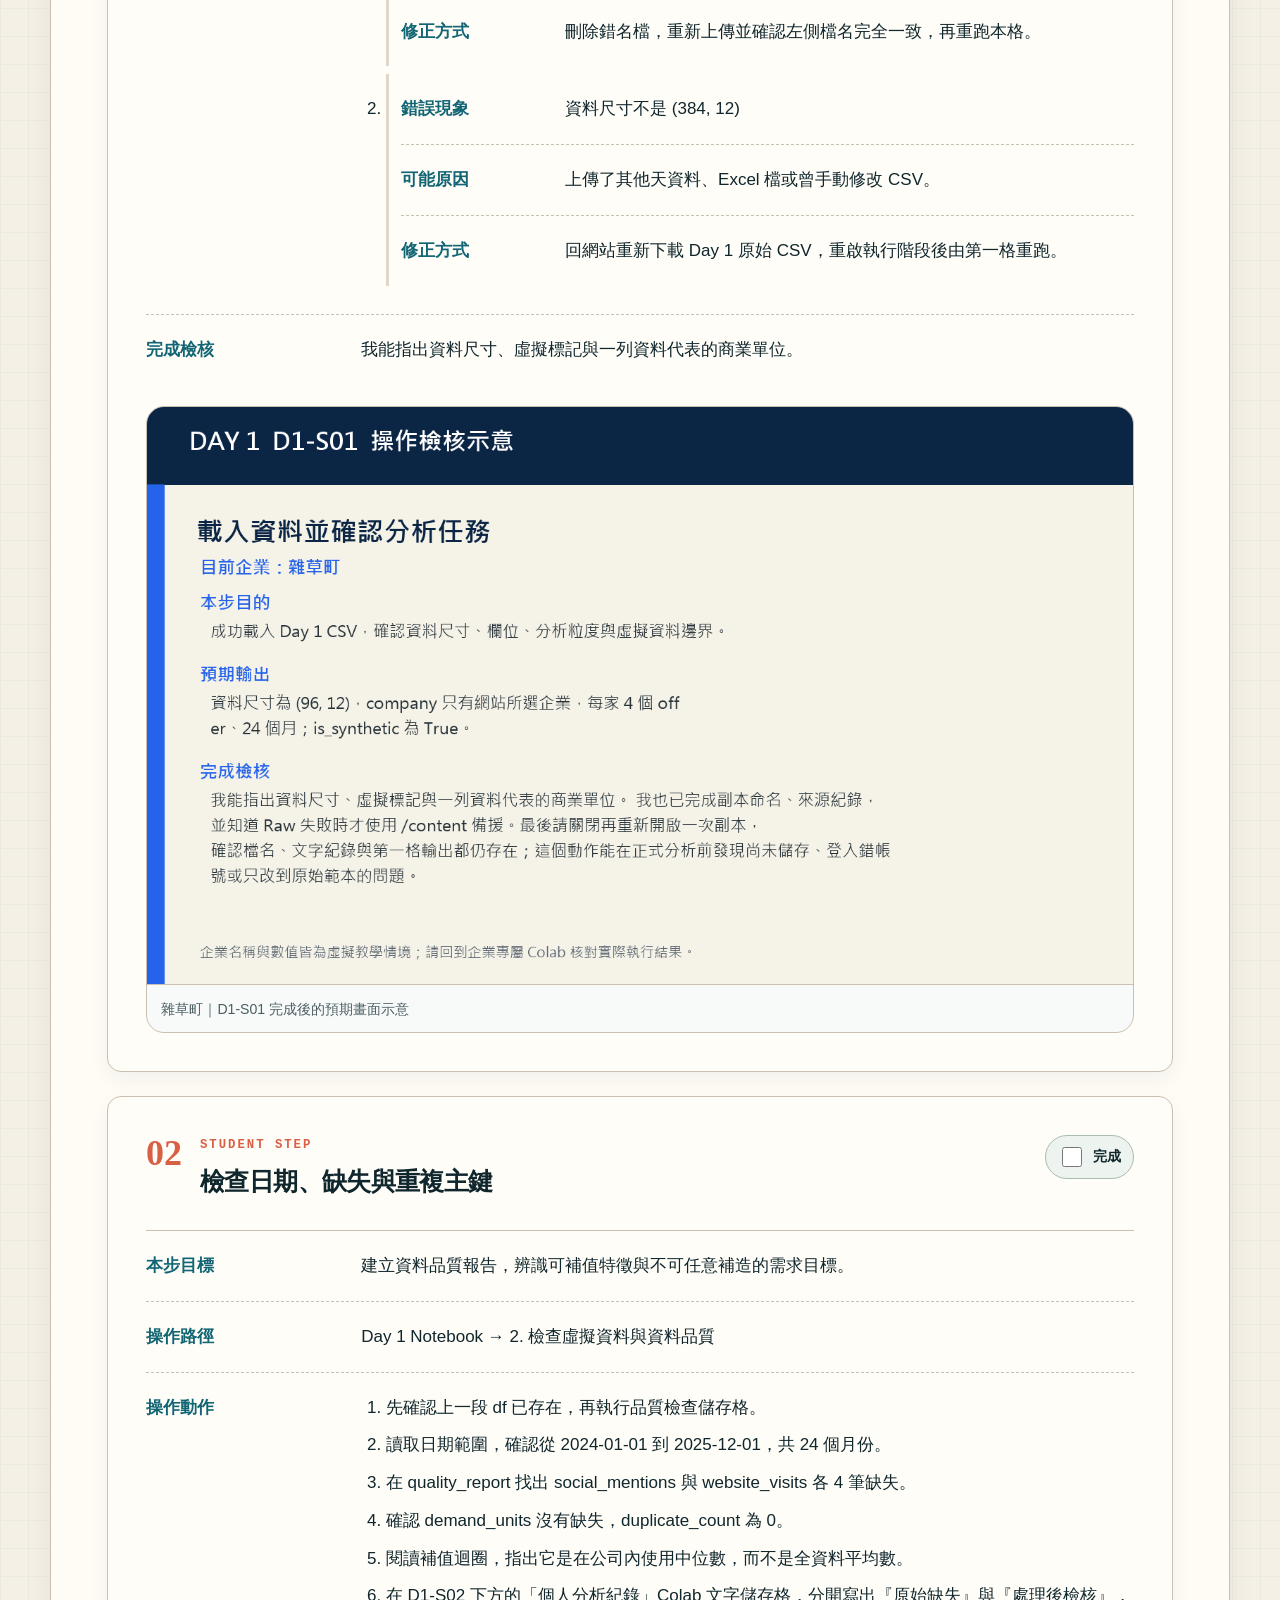
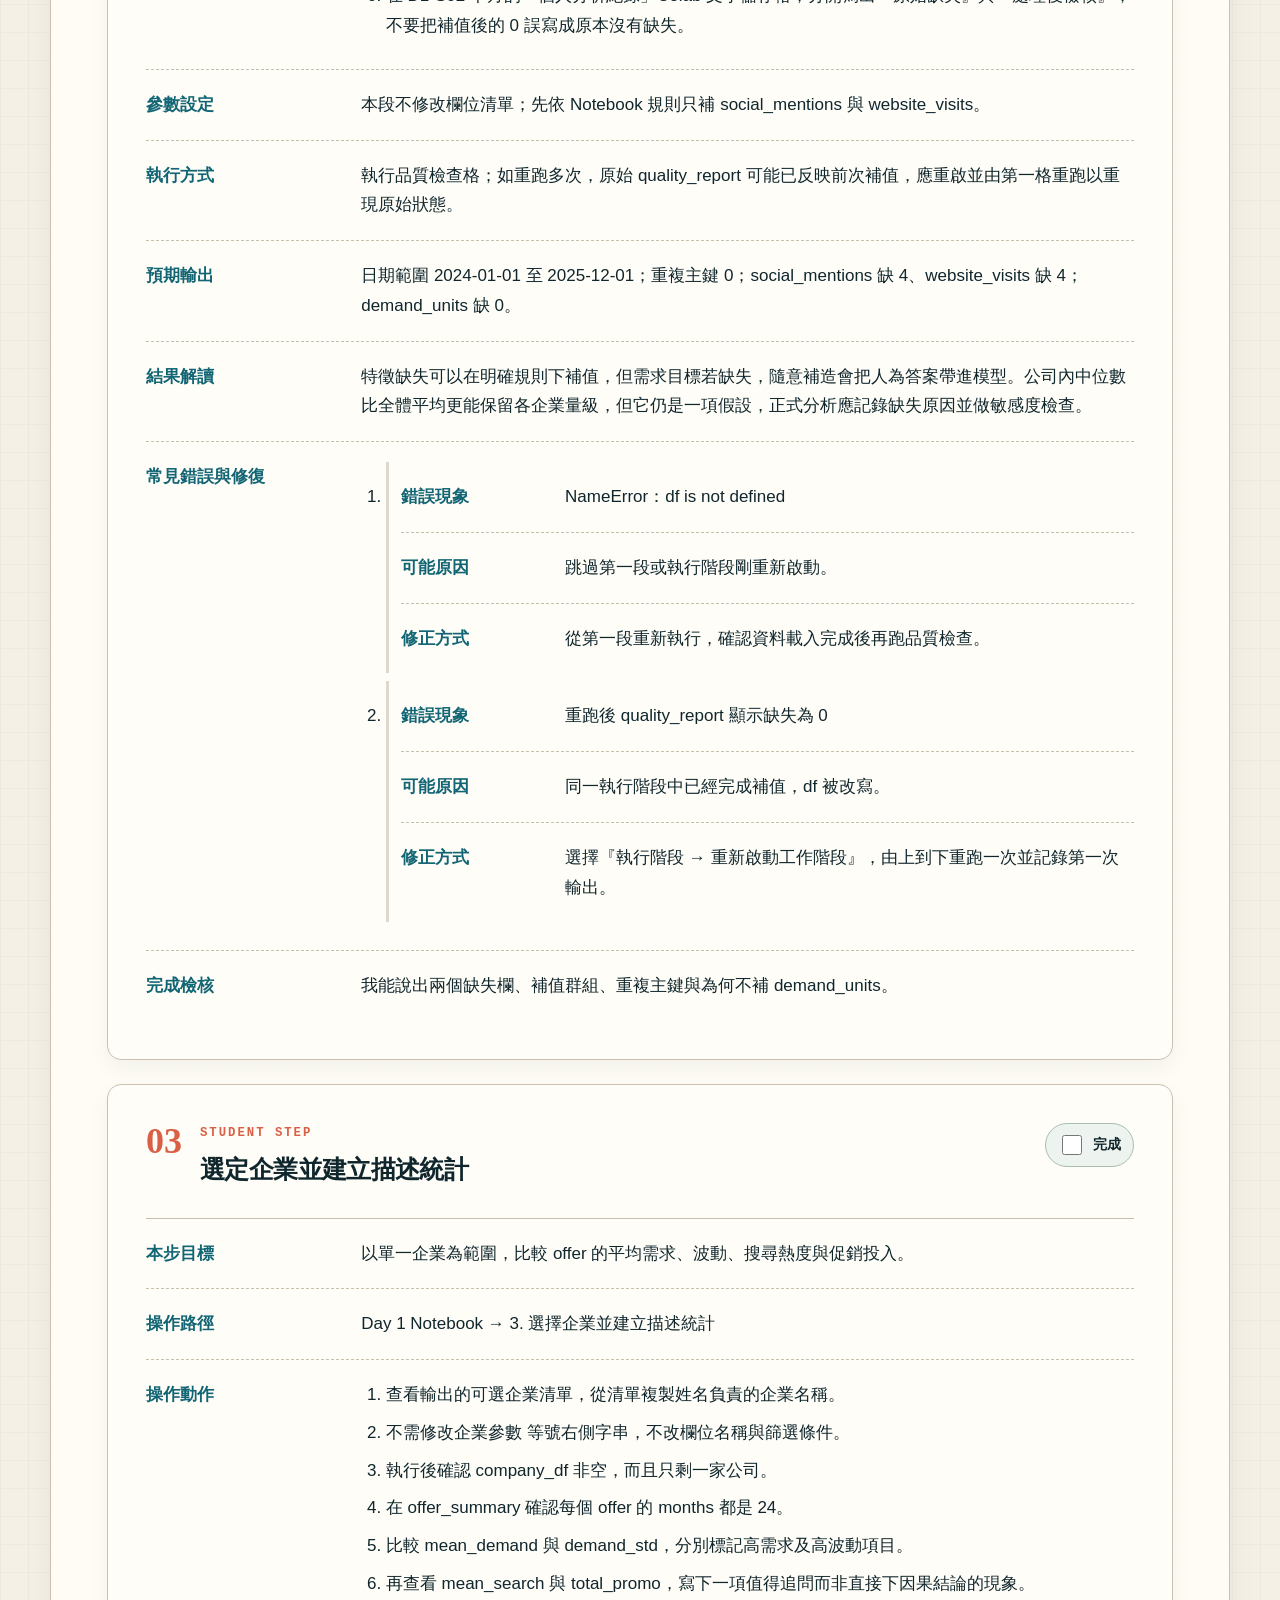
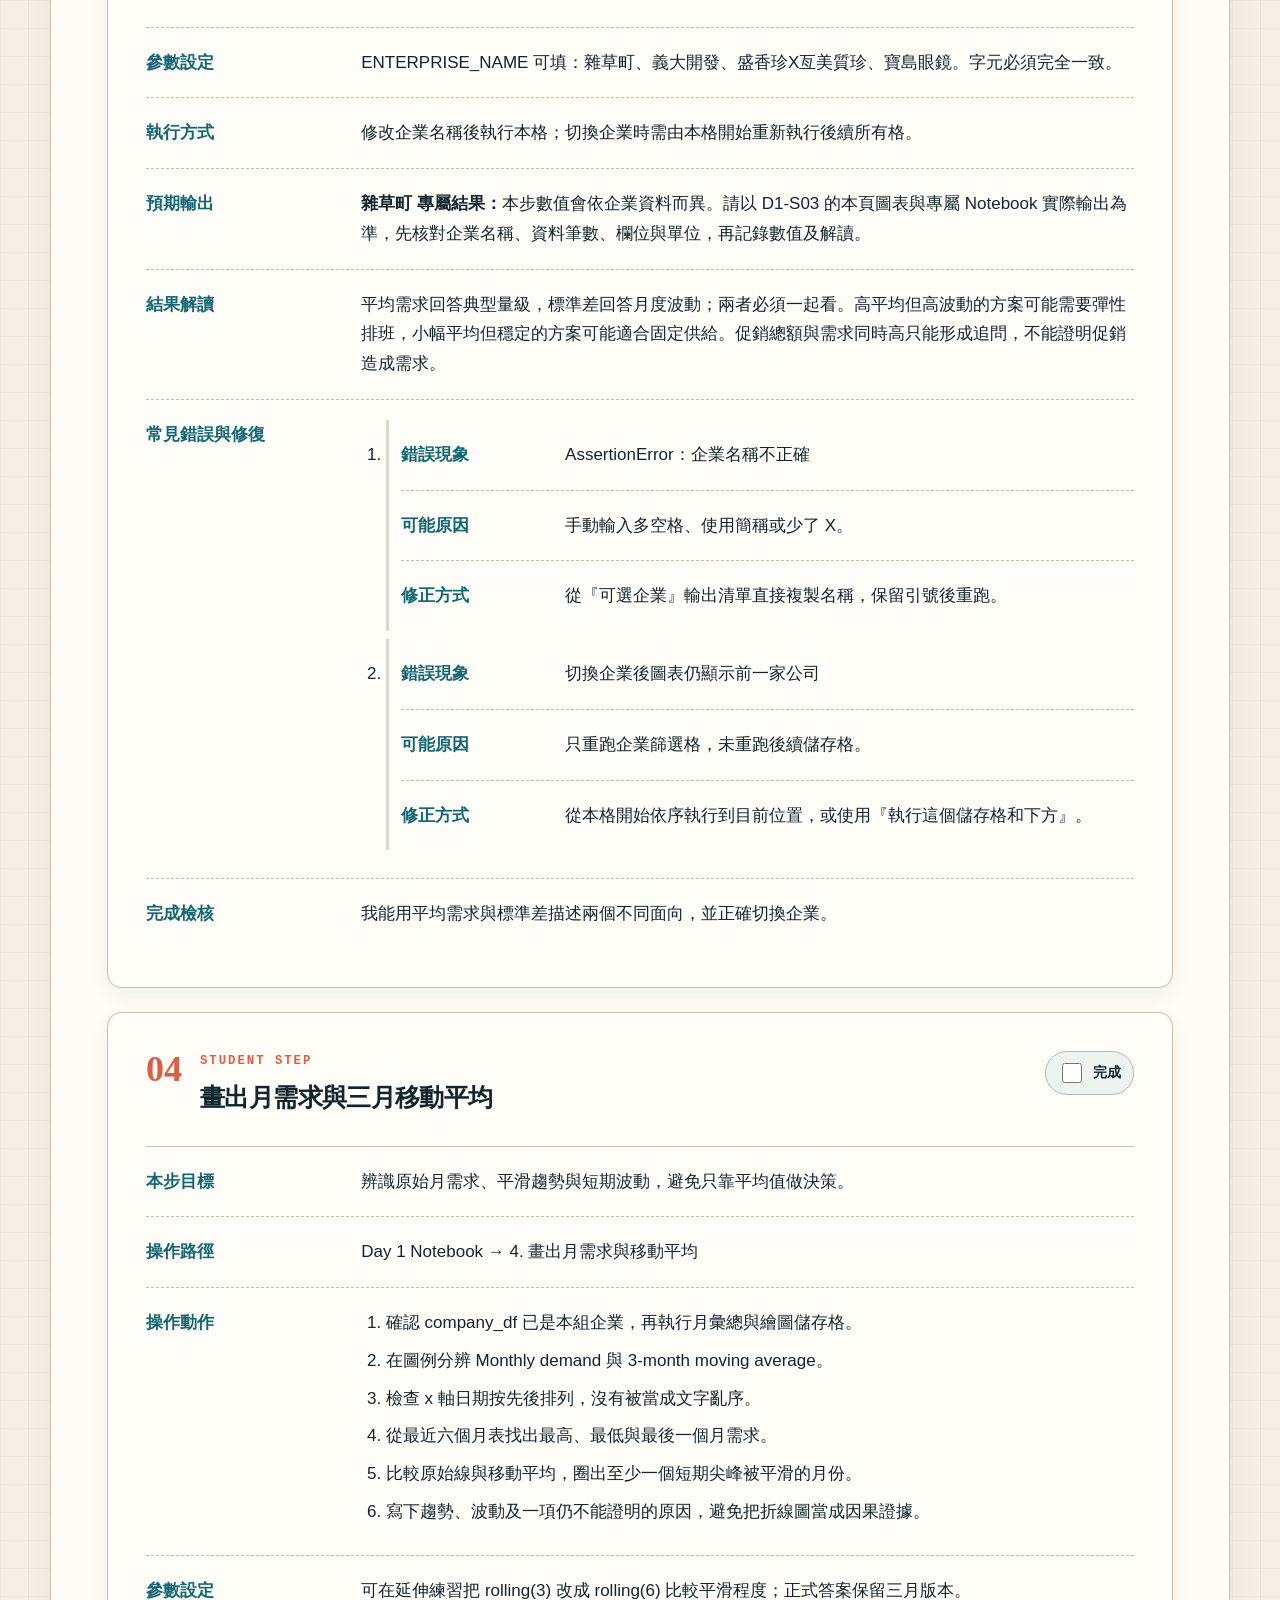
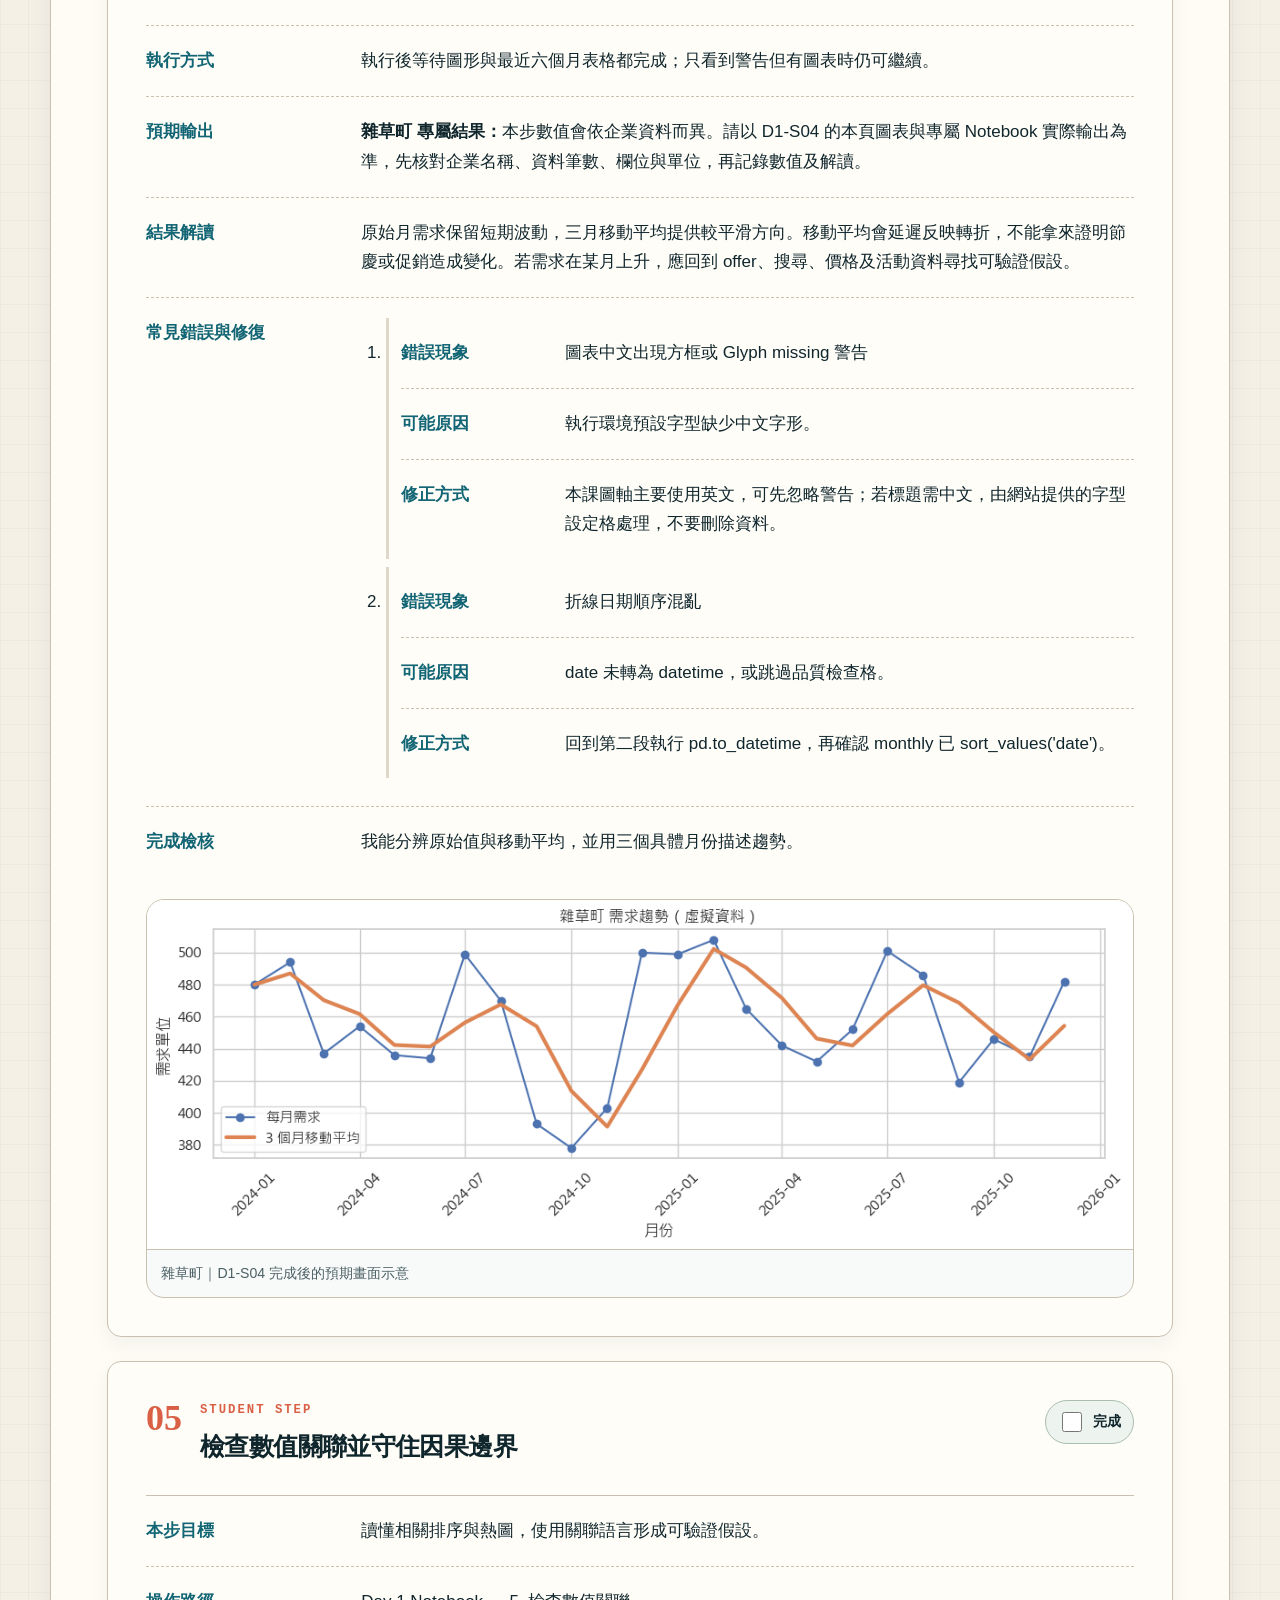
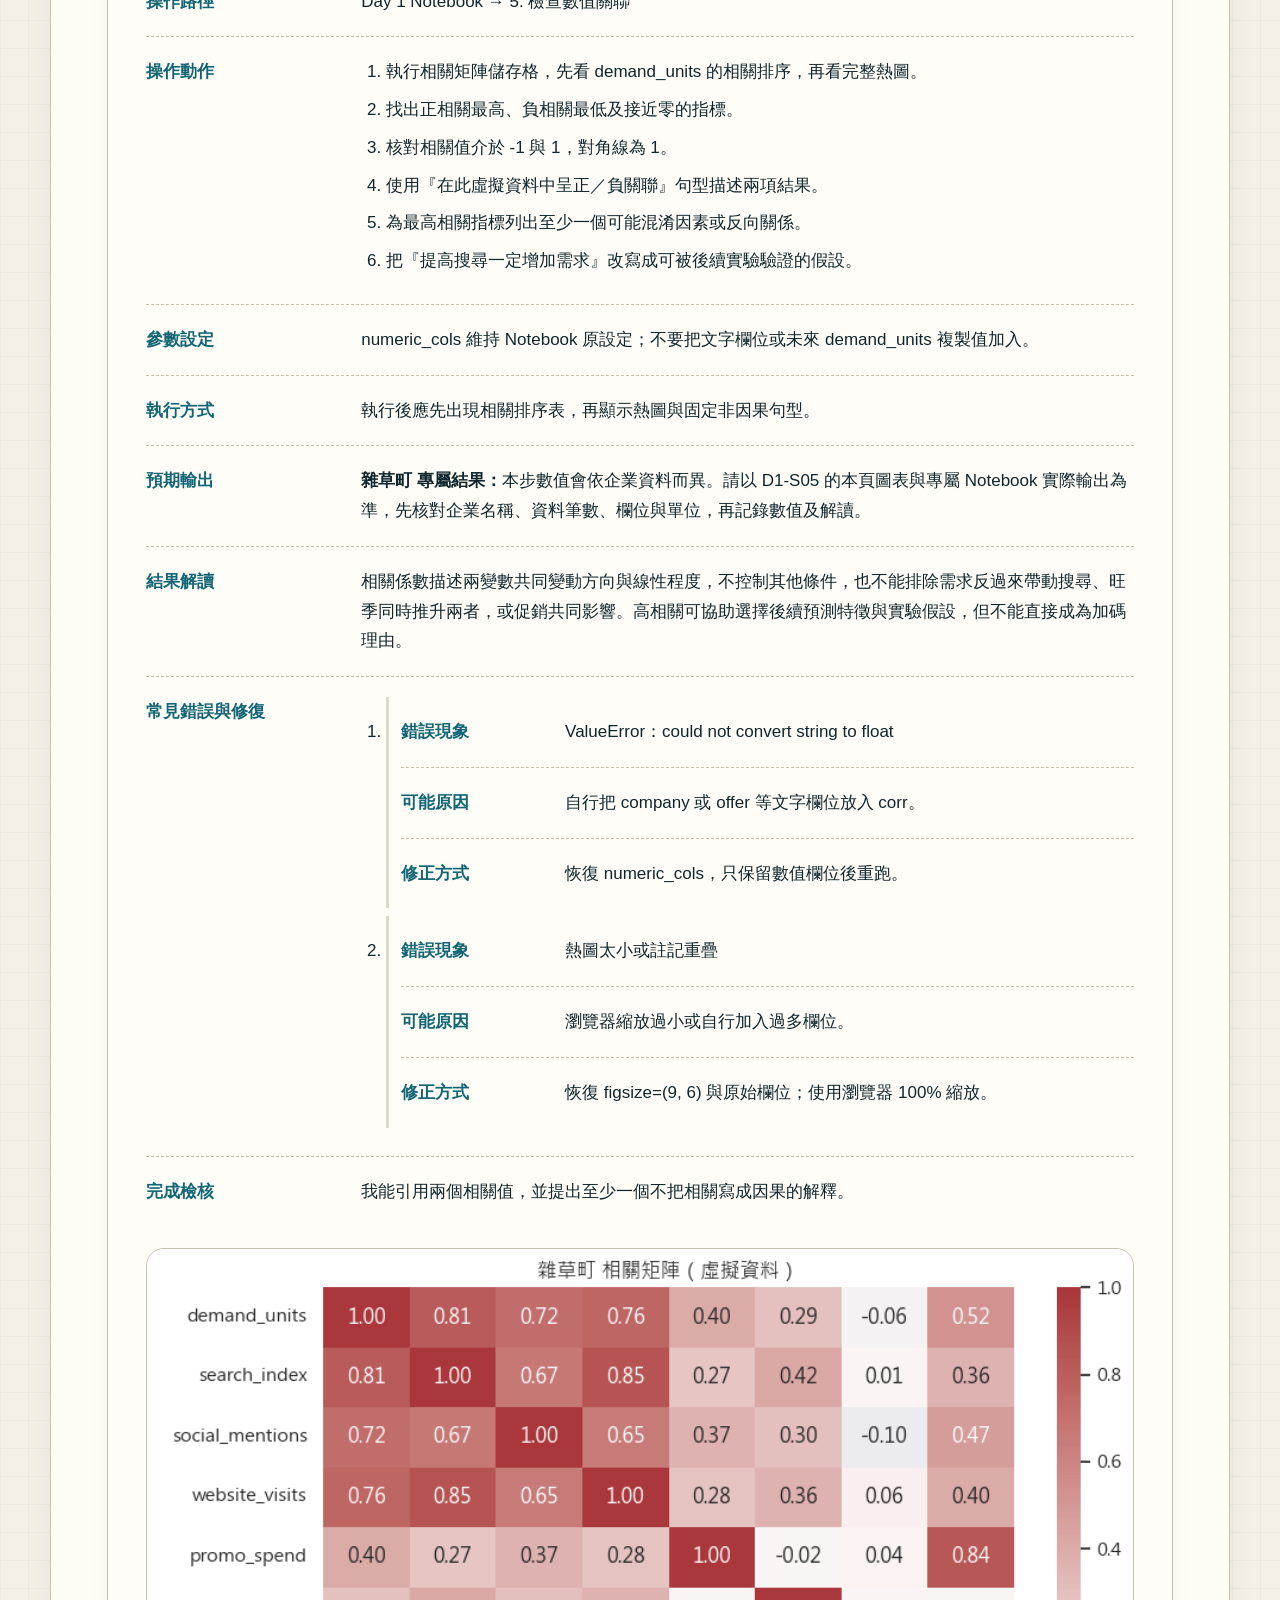
==== commit 83a4bcb9: "Archive 2026 course and close assessments" ====
--- a/docs/day-1/index.html
+++ b/docs/day-1/index.html
@@ -23,8 +23,9 @@
       </a>
       <button class="print-button" type="button" data-print><span aria-hidden="true">▣</span> 列印本頁</button>
     </div>
-    <nav class="course-nav shell" aria-label="課程主要導覽"><a class="nav-link" href="../index.html">課程首頁</a><a class="nav-link" href="../preflight/index.html">課前檢查</a><a class="nav-link is-active" href="index.html" aria-current="page">Day 1</a><a class="nav-link" href="../day-2/index.html">Day 2</a><a class="nav-link" href="../day-3/index.html">Day 3</a><a class="nav-link" href="../day-4/index.html">Day 4</a><a class="nav-link" href="../resources/index.html">資源中心</a><a class="nav-link" href="../faq/index.html">常見問題</a></nav>
+    <nav class="course-nav shell" aria-label="課程主要導覽"><a class="nav-link" href="../index.html">課程首頁</a><a class="nav-link" href="../preflight/index.html">課前檢查</a><a class="nav-link is-active" href="index.html" aria-current="page">Day 1</a><a class="nav-link" href="../day-2/index.html">Day 2</a><a class="nav-link" href="../day-3/index.html">Day 3</a><a class="nav-link" href="../day-4/index.html">Day 4</a><a class="nav-link" href="../resources/index.html">資源中心</a><a class="nav-link" href="../faq/index.html">常見問題</a><a class="nav-link" href="../usage/index.html">使用說明</a></nav>
   </header>
+  <aside class="archive-notice" aria-label="課程封存狀態"><div class="shell"><strong>2026 課程封存版</strong><p>本梯課程已結束；教材持續開放供回顧與自學，正式驗收與課後批改已停止｜最後更新：2026-07-21。</p></div></aside>
   <main id="main-content" tabindex="-1">
 <section class="day-hero">
   <div class="shell hero-grid">
@@ -34,7 +35,7 @@
       <p class="progress-copy" data-progress-summary data-day="1">0 / 10 步</p>
       <div class="progress-track" role="progressbar" aria-valuemin="0" aria-valuemax="10" aria-valuenow="0" data-progress-bar data-day="1"><span></span></div>
       <button class="text-button" type="button" data-reset-progress data-day="1">重設今日進度</button>
-      <div class="completion-state" data-completion-state data-day="1" hidden><img class="completion-illustration" src="../assets/brand/enen-celebrate.png" width="133" height="133" loading="lazy" decoding="async" alt="恩恩老師舉起雙手慶祝完成今日所有步驟"><p><strong>今日步驟完成！</strong><span>先核對 Notebook，再提交驗收表單。</span></p></div>
+      <div class="completion-state" data-completion-state data-day="1" hidden><img class="completion-illustration" src="../assets/brand/enen-celebrate.png" width="133" height="133" loading="lazy" decoding="async" alt="恩恩老師舉起雙手慶祝完成今日所有步驟"><p><strong>今日步驟完成！</strong><span>今天的自學步驟已完成；請自行保存 Notebook 與成果。</span></p></div>
     </aside>
   </div>
 </section>
@@ -49,7 +50,7 @@
 </div>
 
   <div class="enterprise-resource-groups"><div class="enterprise-resource-group" data-enterprise-group="zacao-town"><p class="enterprise-resource-title"><span data-enterprise-current>雜草町</span>｜Day 1 專屬下載</p><div class="action-grid" aria-label="雜草町 Day 1 教學資源"><a class="action-button action-colab" href="https://colab.research.google.com/github/johnnychao/mcut-m4-business-analytics-2026-student/blob/main/docs/resources/notebooks/zacao-town/day-1-zacao-town-demand-analysis.ipynb" target="_blank" rel="noopener"><span aria-hidden="true">↗</span>在 Colab 開啟</a><a class="action-button action-notebook" href="https://github.com/johnnychao/mcut-m4-business-analytics-2026-student/blob/main/docs/resources/notebooks/zacao-town/day-1-zacao-town-demand-analysis.ipynb" target="_blank" rel="noopener"><span aria-hidden="true">⇩</span>下載 Notebook</a><a class="action-button action-csv" href="https://raw.githubusercontent.com/johnnychao/mcut-m4-business-analytics-2026-student/main/docs/resources/data/zacao-town/day-1-zacao-town-market-demand.csv" target="_blank" rel="noopener"><span aria-hidden="true">⇩</span>下載 CSV</a></div></div><div class="enterprise-resource-group" data-enterprise-group="e-da-development" hidden><p class="enterprise-resource-title"><span data-enterprise-current>義大開發</span>｜Day 1 專屬下載</p><div class="action-grid" aria-label="義大開發 Day 1 教學資源"><a class="action-button action-colab" href="https://colab.research.google.com/github/johnnychao/mcut-m4-business-analytics-2026-student/blob/main/docs/resources/notebooks/e-da-development/day-1-e-da-development-demand-analysis.ipynb" target="_blank" rel="noopener"><span aria-hidden="true">↗</span>在 Colab 開啟</a><a class="action-button action-notebook" href="https://github.com/johnnychao/mcut-m4-business-analytics-2026-student/blob/main/docs/resources/notebooks/e-da-development/day-1-e-da-development-demand-analysis.ipynb" target="_blank" rel="noopener"><span aria-hidden="true">⇩</span>下載 Notebook</a><a class="action-button action-csv" href="https://raw.githubusercontent.com/johnnychao/mcut-m4-business-analytics-2026-student/main/docs/resources/data/e-da-development/day-1-e-da-development-market-demand.csv" target="_blank" rel="noopener"><span aria-hidden="true">⇩</span>下載 CSV</a></div></div><div class="enterprise-resource-group" data-enterprise-group="shengxiangzhen-genmei" hidden><p class="enterprise-resource-title"><span data-enterprise-current>盛香珍 × 亙美質珍</span>｜Day 1 專屬下載</p><div class="action-grid" aria-label="盛香珍 × 亙美質珍 Day 1 教學資源"><a class="action-button action-colab" href="https://colab.research.google.com/github/johnnychao/mcut-m4-business-analytics-2026-student/blob/main/docs/resources/notebooks/shengxiangzhen-genmei/day-1-shengxiangzhen-genmei-demand-analysis.ipynb" target="_blank" rel="noopener"><span aria-hidden="true">↗</span>在 Colab 開啟</a><a class="action-button action-notebook" href="https://github.com/johnnychao/mcut-m4-business-analytics-2026-student/blob/main/docs/resources/notebooks/shengxiangzhen-genmei/day-1-shengxiangzhen-genmei-demand-analysis.ipynb" target="_blank" rel="noopener"><span aria-hidden="true">⇩</span>下載 Notebook</a><a class="action-button action-csv" href="https://raw.githubusercontent.com/johnnychao/mcut-m4-business-analytics-2026-student/main/docs/resources/data/shengxiangzhen-genmei/day-1-shengxiangzhen-genmei-market-demand.csv" target="_blank" rel="noopener"><span aria-hidden="true">⇩</span>下載 CSV</a></div></div><div class="enterprise-resource-group" data-enterprise-group="formosa-optical" hidden><p class="enterprise-resource-title"><span data-enterprise-current>寶島眼鏡</span>｜Day 1 專屬下載</p><div class="action-grid" aria-label="寶島眼鏡 Day 1 教學資源"><a class="action-button action-colab" href="https://colab.research.google.com/github/johnnychao/mcut-m4-business-analytics-2026-student/blob/main/docs/resources/notebooks/formosa-optical/day-1-formosa-optical-demand-analysis.ipynb" target="_blank" rel="noopener"><span aria-hidden="true">↗</span>在 Colab 開啟</a><a class="action-button action-notebook" href="https://github.com/johnnychao/mcut-m4-business-analytics-2026-student/blob/main/docs/resources/notebooks/formosa-optical/day-1-formosa-optical-demand-analysis.ipynb" target="_blank" rel="noopener"><span aria-hidden="true">⇩</span>下載 Notebook</a><a class="action-button action-csv" href="https://raw.githubusercontent.com/johnnychao/mcut-m4-business-analytics-2026-student/main/docs/resources/data/formosa-optical/day-1-formosa-optical-market-demand.csv" target="_blank" rel="noopener"><span aria-hidden="true">⇩</span>下載 CSV</a></div></div></div>
-  <div class="assessment-action" data-assessment-gate data-assessment-unlock-at="2026-07-13T16:30:00+08:00"><p data-assessment-status aria-live="polite">當日驗收將於 7/13 16:30（台灣時間）開放。</p><a class="action-button action-form is-locked" data-assessment-link data-assessment-url="https://docs.google.com/forms/d/e/1FAIpQLSceHlnQZDqT08GiFDYzF0x03SGpVGXFJ-z_lhab8G1NLNTeJA/viewform" target="_blank" rel="noopener" aria-disabled="true" tabindex="-1"><span aria-hidden="true">◷</span><span data-assessment-label>16:30 開放</span></a></div>
+  <div class="assessment-action is-closed"><p><strong>正式驗收已結束</strong><span>你仍可使用 Notebook 與 CSV 自學；此封存站不再收件或批改。</span></p><span class="action-button is-disabled" aria-disabled="true"><span aria-hidden="true">✓</span>驗收入口已關閉</span></div>
 </section>
 
 
@@ -61,7 +62,7 @@
   <section class="section-block story-block" aria-labelledby="story-title-1">
     <div class="section-heading"><p class="eyebrow">Business story</p><h2 id="story-title-1">今天，你是 <span data-enterprise-current>雜草町</span> 的數據分析顧問</h2><p>主要情境會依上方選擇切換；四家企業共通的分析方法可展開查閱。</p></div>
     <div class="enterprise-story-groups" data-enterprise-contexts><article class="course-card day-color-1" data-enterprise-content="zacao-town"><p class="day-kicker">雜草町</p><h3>估計四項體驗與服務的近期需求，決定備料與人力緩衝。</h3><p>雜草町需要在下一波活動前確認四項體驗方案的備料與排班。你將使用網站綁定的雜草町虛擬資料，依時間切分比較上月需求基準與迴歸模型，最後提出可回測的準備量與風險說明。</p></article><article class="course-card day-color-1" data-enterprise-content="e-da-development" hidden><p class="day-kicker">義大開發</p><h3>預估旅遊與樂園方案需求，安排房務、票務與服務容量。</h3><p>義大開發必須在檔期前決定住房、票務與現場服務的準備量。你將使用義大開發專屬虛擬資料，以時間順序保留未見月份，先建立簡單基準，再判斷迴歸模型是否足以支援小規模容量規劃。</p></article><article class="course-card day-color-1" data-enterprise-content="shengxiangzhen-genmei" hidden><p class="day-kicker">盛香珍 × 亙美質珍</p><h3>預估食品與聯名禮盒需求，安排生產、包材與通路備貨。</h3><p>盛香珍 × 亙美質珍準備推出聯名與常態商品檔期，需要提前決定生產和包材。你將用專屬虛擬資料比較上月需求基準與迴歸預測，並把誤差換成可溝通的備貨緩衝與回測計畫。</p></article><article class="course-card day-color-1" data-enterprise-content="formosa-optical" hidden><p class="day-kicker">寶島眼鏡</p><h3>預估門市與會員方案需求，安排服務人力與活動容量。</h3><p>寶島眼鏡需要為門市活動與會員服務安排人力，但不同月份和方案的需求波動不一。你會用寶島眼鏡專屬虛擬資料建立時間切分與基準，再用模型誤差決定建議範圍和後續門市測試。</p></article></div>
-    <details class="shared-story-details"><summary>查看四家企業共通任務背景</summary><div class="story-copy"><p>你已在本頁上方選擇一家企業。下方的『目前企業任務』會同步顯示該企業的決策問題、分析對象、資料線索與今日交付物。今天共同方法是先檢查資料品質，再依時間切分，比較 Naive baseline 與線性迴歸，最後把誤差換成可說明的準備量。</p></div></details>
+    <details class="shared-story-details"><summary>查看四家企業共通任務背景</summary><div class="story-copy"><p>星期一上午八點四十五分，虛構的「跨企業產品決策中心」收到四封標題完全相同的郵件：請在今天下班前告訴我，下一季應先驗證哪一項需求。寄件人分別來自雜草町、義大開發、盛香珍X亙美質珍與寶島眼鏡。雜草町的營運主管林若晴想知道老宅夜間工藝、金工入門、羊毛氈與手捏陶，哪一類活動值得優先加開；義大的企劃經理陳柏宇面對購物、住宿與樂園套票，希望找到需求正在升溫、但又不會讓現場容量失控的方案；盛香珍的品牌企業部門正在評估小泡芙新品主打方向，擔心只憑社群聲量會高估短期熱潮；寶島眼鏡的會員經理則要判斷商品、驗配服務與會員方案中，哪一項適合先做門市測試。</p><p>四位主管沒有交付真實營運資料，而是提供一份為教學建立的兩年期虛擬資料。每一列代表某家公司、某個商品或服務、某一個月份，欄位包含搜尋熱度、社群提及、網站造訪、促銷投入、相對價格、競品強度、節慶標記與模擬需求量。會議室裡很快出現三種意見。行銷同仁說搜尋熱度最高的就應該先做；財務同仁說先看促銷投入能不能帶回需求；營運同仁則提醒，如果預測錯十個單位與錯一百個單位，排班、備料與庫存承受的風險完全不同。資料分析師許安庭把白板分成三欄：要預測什麼、怎麼知道模型不是只記住過去、結果錯了會影響哪一個決策。</p><p>你的角色就是今天的資料分析顧問。你不能把虛擬數字包裝成企業事實，也不能看到高相關就宣稱某個行銷動作造成需求。你要先確認資料粒度與品質，再為個人負責的企業建立描述統計與趨勢圖；接著依時間先後切分訓練與測試資料，先用「上個月需求」做簡單基準，再建立可解釋的線性迴歸流程。下午的主管會議只接受一張決策卡，內容必須清楚寫出較佳方法、測試誤差、建議行動、限制與還要補蒐的真實資料。若證據不足，最專業的答案不是硬選一個商品，而是提出可控制規模、可停損、可再驗證的小型測試。今天的挑戰不是算出最漂亮的分數，而是讓另一位分析師明天可以重跑你的流程，也讓主管知道這個結果能支持什麼、不能證明什麼。</p></div></details>
   </section>
   <section class="section-block objectives-block" aria-labelledby="objectives-title-1">
     <div class="section-heading"><p class="eyebrow">Learning goals</p><h2 id="objectives-title-1">完成今天後，你應該能做到</h2></div>
@@ -75,7 +76,7 @@
 
   <section class="section-block" aria-labelledby="timeline-title-1">
     <div class="section-heading"><p class="eyebrow">520-minute route</p><h2 id="timeline-title-1">09:00–19:00 教學時間軸</h2></div>
-    <ol class="timeline"><li class="timeline-item"><div class="timeline-time">09:00–09:35</div><div class="timeline-card"><h3>D1-S01｜載入資料並確認分析任務</h3><dl class="field-list nested"><div class="field-row"><dt>學員活動</dt><dd><p>依 D1-S01 個人操作並完成：我能指出資料尺寸、虛擬標記與一列資料代表的商業單位。 我也已完成副本命名、來源紀錄，並知道 Raw 失敗時才使用 /content 備援。最後請關閉再重新開啟一次副本，確認檔名、文字紀錄與第一格輸出都仍存在；這個動作能在正式分析前發現尚未儲存、登入錯帳號或只改到原始範本的問題。</p></dd></div></dl></div></li><li class="timeline-item"><div class="timeline-time">09:35–10:10</div><div class="timeline-card"><h3>D1-S02｜檢查日期、缺失與重複主鍵</h3><dl class="field-list nested"><div class="field-row"><dt>學員活動</dt><dd><p>依 D1-S02 個人操作並完成：我能說出兩個缺失欄、補值群組、重複主鍵與為何不補 demand_units。</p></dd></div></dl></div></li><li class="timeline-item"><div class="timeline-time">10:10–10:20</div><div class="timeline-card"><h3>上午休息</h3><dl class="field-list nested"><div class="field-row"><dt>學員活動</dt><dd><p>離開螢幕、補水並確認下一段 Cell ID。</p></dd></div></dl></div></li><li class="timeline-item"><div class="timeline-time">10:20–10:55</div><div class="timeline-card"><h3>D1-S03｜確認綁定企業並建立描述統計</h3><dl class="field-list nested"><div class="field-row"><dt>學員活動</dt><dd><p>依 D1-S03 個人操作並完成：我能用平均需求與標準差描述兩個不同面向，並正確確認企業綁定。</p></dd></div></dl></div></li><li class="timeline-item"><div class="timeline-time">10:55–11:30</div><div class="timeline-card"><h3>D1-S04｜畫出月需求與三月移動平均</h3><dl class="field-list nested"><div class="field-row"><dt>學員活動</dt><dd><p>依 D1-S04 個人操作並完成：我能分辨原始值與移動平均，並用三個具體月份描述趨勢。</p></dd></div></dl></div></li><li class="timeline-item"><div class="timeline-time">11:30–11:40</div><div class="timeline-card"><h3>上午休息</h3><dl class="field-list nested"><div class="field-row"><dt>學員活動</dt><dd><p>整理目前輸出，下一段再繼續操作。</p></dd></div></dl></div></li><li class="timeline-item"><div class="timeline-time">11:40–12:40</div><div class="timeline-card"><h3>D1-S05｜檢查數值關聯並守住因果邊界</h3><dl class="field-list nested"><div class="field-row"><dt>學員活動</dt><dd><p>依 D1-S05 個人操作並完成：我能引用兩個相關值，並提出至少一個不把相關寫成因果的解釋。</p></dd></div></dl></div></li><li class="timeline-item"><div class="timeline-time">12:40–13:30</div><div class="timeline-card"><h3>午休</h3><dl class="field-list nested"><div class="field-row"><dt>學員活動</dt><dd><p>午餐與休息；請保留已儲存的 Colab 副本。</p></dd></div></dl></div></li><li class="timeline-item"><div class="timeline-time">13:30–14:05</div><div class="timeline-card"><h3>D1-S06｜建立時間切分與 naive baseline</h3><dl class="field-list nested"><div class="field-row"><dt>學員活動</dt><dd><p>依 D1-S06 個人操作並完成：我能畫出訓練與測試時間線，並用一句話解釋 10.35 需求單位。</p></dd></div></dl></div></li><li class="timeline-item"><div class="timeline-time">14:05–14:40</div><div class="timeline-card"><h3>D1-S07｜建立可重現的線性迴歸 Pipeline</h3><dl class="field-list nested"><div class="field-row"><dt>學員活動</dt><dd><p>依 D1-S07 個人操作並完成：我能畫出 Pipeline 資料流，並指出只有訓練資料可以 fit 前處理。</p></dd></div></dl></div></li><li class="timeline-item"><div class="timeline-time">14:40–14:50</div><div class="timeline-card"><h3>下午休息</h3><dl class="field-list nested"><div class="field-row"><dt>學員活動</dt><dd><p>讓眼睛與注意力休息，再進入後續分析。</p></dd></div></dl></div></li><li class="timeline-item"><div class="timeline-time">14:50–15:25</div><div class="timeline-card"><h3>D1-S08｜比較 baseline 與線性迴歸</h3><dl class="field-list nested"><div class="field-row"><dt>學員活動</dt><dd><p>依 D1-S08 個人操作並完成：我能用三個指標與原單位說明哪個方法較佳，也能說出一項評估限制。</p></dd></div></dl></div></li><li class="timeline-item"><div class="timeline-time">15:25–16:00</div><div class="timeline-card"><h3>D1-S09｜執行透明的市場訊號情境模擬</h3><dl class="field-list nested"><div class="field-row"><dt>學員活動</dt><dd><p>依 D1-S09 個人操作並完成：我能說明四列變化是模型敏感度，不是搜尋提升的因果承諾。</p></dd></div></dl></div></li><li class="timeline-item"><div class="timeline-time">16:00–17:00</div><div class="timeline-card"><h3>D1-S10｜整理需求預測成果草稿與繳交前檢核</h3><dl class="field-list nested"><div class="field-row"><dt>學員活動</dt><dd><p>依 D1-S10 個人操作並完成：我已備妥可重跑 Notebook、核心輸出與短摘要草稿，並知道 17:00 後的作答、實作與送出順序。</p></dd></div></dl></div></li><li class="timeline-item"><div class="timeline-time">17:00–17:20</div><div class="timeline-card"><h3>10 題選擇題</h3><dl class="field-list nested"><div class="field-row"><dt>學員活動</dt><dd><p>個人完成 10 題當日概念與輸出判讀題。</p></dd></div></dl></div></li><li class="timeline-item"><div class="timeline-time">17:20–18:40</div><div class="timeline-card"><h3>個人 Colab 實作</h3><dl class="field-list nested"><div class="field-row"><dt>學員活動</dt><dd><p>使用網站所選企業的專屬 Notebook 完成實作與決策摘要。</p></dd></div></dl></div></li><li class="timeline-item"><div class="timeline-time">18:40–19:00</div><div class="timeline-card"><h3>分享設定與提交</h3><dl class="field-list nested"><div class="field-row"><dt>學員活動</dt><dd><p>確認分享權限、貼上 Colab 網址與摘要後個別送出。</p></dd></div></dl></div></li></ol>
+    <ol class="timeline"><li class="timeline-item"><div class="timeline-time">09:00–09:35</div><div class="timeline-card"><h3>D1-S01｜載入資料並確認分析任務</h3><dl class="field-list nested"><div class="field-row"><dt>學員活動</dt><dd><p>依 D1-S01 操作並完成檢核。</p></dd></div></dl></div></li><li class="timeline-item"><div class="timeline-time">09:35–10:10</div><div class="timeline-card"><h3>D1-S02｜檢查日期、缺失與重複主鍵</h3><dl class="field-list nested"><div class="field-row"><dt>學員活動</dt><dd><p>依 D1-S02 操作並完成檢核。</p></dd></div></dl></div></li><li class="timeline-item"><div class="timeline-time">10:10–10:20</div><div class="timeline-card"><h3>上午休息</h3><dl class="field-list nested"><div class="field-row"><dt>學員活動</dt><dd><p>儲存目前進度後離開螢幕休息。</p></dd></div></dl></div></li><li class="timeline-item"><div class="timeline-time">10:20–10:55</div><div class="timeline-card"><h3>D1-S03｜選定企業並建立描述統計</h3><dl class="field-list nested"><div class="field-row"><dt>學員活動</dt><dd><p>依 D1-S03 操作並完成檢核。</p></dd></div></dl></div></li><li class="timeline-item"><div class="timeline-time">10:55–11:30</div><div class="timeline-card"><h3>D1-S04｜畫出月需求與三月移動平均</h3><dl class="field-list nested"><div class="field-row"><dt>學員活動</dt><dd><p>依 D1-S04 操作並完成檢核。</p></dd></div></dl></div></li><li class="timeline-item"><div class="timeline-time">11:30–11:40</div><div class="timeline-card"><h3>上午休息</h3><dl class="field-list nested"><div class="field-row"><dt>學員活動</dt><dd><p>儲存目前進度後離開螢幕休息。</p></dd></div></dl></div></li><li class="timeline-item"><div class="timeline-time">11:40–12:40</div><div class="timeline-card"><h3>D1-S05｜檢查數值關聯並守住因果邊界</h3><dl class="field-list nested"><div class="field-row"><dt>學員活動</dt><dd><p>依 D1-S05 操作並完成檢核。</p></dd></div></dl></div></li><li class="timeline-item"><div class="timeline-time">12:40–13:30</div><div class="timeline-card"><h3>午休</h3><dl class="field-list nested"><div class="field-row"><dt>學員活動</dt><dd><p>儲存目前進度後離開螢幕休息。</p></dd></div></dl></div></li><li class="timeline-item"><div class="timeline-time">13:30–14:05</div><div class="timeline-card"><h3>D1-S06｜建立時間切分與 naive baseline</h3><dl class="field-list nested"><div class="field-row"><dt>學員活動</dt><dd><p>依 D1-S06 操作並完成檢核。</p></dd></div></dl></div></li><li class="timeline-item"><div class="timeline-time">14:05–14:40</div><div class="timeline-card"><h3>D1-S07｜建立可重現的線性迴歸 Pipeline</h3><dl class="field-list nested"><div class="field-row"><dt>學員活動</dt><dd><p>依 D1-S07 操作並完成檢核。</p></dd></div></dl></div></li><li class="timeline-item"><div class="timeline-time">14:40–14:50</div><div class="timeline-card"><h3>下午休息</h3><dl class="field-list nested"><div class="field-row"><dt>學員活動</dt><dd><p>儲存目前進度後離開螢幕休息。</p></dd></div></dl></div></li><li class="timeline-item"><div class="timeline-time">14:50–15:25</div><div class="timeline-card"><h3>D1-S08｜比較 baseline 與線性迴歸</h3><dl class="field-list nested"><div class="field-row"><dt>學員活動</dt><dd><p>依 D1-S08 操作並完成檢核。</p></dd></div></dl></div></li><li class="timeline-item"><div class="timeline-time">15:25–16:00</div><div class="timeline-card"><h3>D1-S09｜執行透明的市場訊號情境模擬</h3><dl class="field-list nested"><div class="field-row"><dt>學員活動</dt><dd><p>依 D1-S09 操作並完成檢核。</p></dd></div></dl></div></li><li class="timeline-item"><div class="timeline-time">16:00–17:00</div><div class="timeline-card"><h3>D1-S10｜整理需求預測個人成果與完成繳交前檢核</h3><dl class="field-list nested"><div class="field-row"><dt>學員活動</dt><dd><p>依 D1-S10 操作並完成檢核。</p></dd></div></dl></div></li><li class="timeline-item"><div class="timeline-time">17:00–17:20</div><div class="timeline-card"><h3>10 題選擇題</h3><dl class="field-list nested"><div class="field-row"><dt>學員活動</dt><dd><p>個人完成 10 題。</p></dd></div></dl></div></li><li class="timeline-item"><div class="timeline-time">17:20–18:40</div><div class="timeline-card"><h3>個人 Colab 實作</h3><dl class="field-list nested"><div class="field-row"><dt>學員活動</dt><dd><p>使用網站所選企業的專屬 Notebook 完成實作。</p></dd></div></dl></div></li><li class="timeline-item"><div class="timeline-time">18:40–19:00</div><div class="timeline-card"><h3>分享設定與提交</h3><dl class="field-list nested"><div class="field-row"><dt>學員活動</dt><dd><p>確認 Colab 網址與摘要後個別送出。</p></dd></div></dl></div></li></ol>
   </section>
   <section class="section-block steps-section" aria-labelledby="steps-title-1">
     <div class="section-heading"><p class="eyebrow">Follow along</p><h2 id="steps-title-1">學員逐步操作</h2><p>從上到下完成。每一步都包含輸入、操作、預期輸出、解讀與檢核。</p></div>
@@ -87,7 +88,7 @@
     <div><p class="eyebrow">Student step</p><h3>載入資料並確認分析任務</h3></div>
     <label class="progress-check"><input type="checkbox" data-progress-checkbox data-day="1" data-step="D1-S01"><span>完成</span></label>
   </div>
-  <dl class="field-list"><div class="field-row"><dt>本步目標</dt><dd><p>成功載入 Day 1 CSV，確認資料尺寸、欄位、分析粒度與虛擬資料邊界。</p></dd></div><div class="field-row"><dt>操作路徑</dt><dd><p>Day 1 Notebook → [D1-S01] 載入資料並確認分析任務</p></dd></div><div class="field-row"><dt>操作動作</dt><dd><ol class="content-list"><li><p>從課程網站按下「在 Colab 開啟」，登入 Google 帳號後選擇「檔案 → 在雲端硬碟中儲存副本」。</p></li><li><p>找到 [D1-S01] 儲存格，先閱讀上方目的與資料來源說明。</p></li><li><p>直接按儲存格左側播放鍵；Notebook 會優先從 GitHub Raw 讀取公開虛擬 CSV。</p></li><li><p>若網路讀取失敗，才從網站下載目前企業卡片的專屬 CSV，再上傳到 Colab /content。</p></li><li><p>在輸出區核對資料來源、資料尺寸、前三列與 is_synthetic=True。</p></li><li><p>把資料粒度寫成一句完整句子：一列代表哪一家公司、哪個對象、哪個時間單位。</p></li><li><p>把目前 Colab 副本重新命名為「DayX_姓名_企業名稱」，確認右上角顯示已儲存到雲端硬碟。</p></li><li><p>在本段下方新增一個文字儲存格，記錄資料來源、執行日期與你負責的企業，作為後續分析稽核線索。</p></li></ol></dd></div><div class="field-row"><dt>參數設定</dt><dd><p>企業已由網站卡片綁定，ENTERPRISE_NAME 已由企業專屬 Notebook 綁定，不需也不應手動變更；若需改用另一企業，請回網站開啟對應的專屬 Notebook。</p></dd></div><div class="field-row"><dt>執行方式</dt><dd><p>執行本段唯一程式碼儲存格；看到資料預覽與虛擬標記後才進入下一段。</p></dd></div><div class="field-row"><dt>預期輸出</dt><dd><p>資料尺寸為 (96, 12)，company 只有網站所選企業，每家 4 個 offer、24 個月；is_synthetic 為 True。</p></dd></div><div class="field-row"><dt>結果解讀</dt><dd><p>96 列來自目前企業的 4 個 offer 各 24 個月。列數與結構對不起來時就先停止；對得起來仍要繼續檢查日期、缺失、重複與極端值。</p></dd></div><div class="field-row"><dt>常見錯誤與修復</dt><dd><ol class="content-list"><li><dl class="field-list nested"><div class="field-row"><dt>錯誤現象</dt><dd><p>FileNotFoundError：找不到 day-1-{enterprise-id}-market-demand.csv</p></dd></div><div class="field-row"><dt>可能原因</dt><dd><p>CSV 尚未上傳，或瀏覽器替重複下載檔加上 (1)。</p></dd></div><div class="field-row"><dt>修正方式</dt><dd><p>刪除錯名檔，重新上傳並確認左側檔名完全一致，再重跑本格。</p></dd></div></dl></li><li><dl class="field-list nested"><div class="field-row"><dt>錯誤現象</dt><dd><p>資料尺寸不是 (96, 12)</p></dd></div><div class="field-row"><dt>可能原因</dt><dd><p>上傳了其他天資料、Excel 檔或曾手動修改 CSV。</p></dd></div><div class="field-row"><dt>修正方式</dt><dd><p>回網站重新下載 Day 1 原始 CSV，重啟執行階段後由第一格重跑。</p></dd></div></dl></li></ol></dd></div><div class="field-row"><dt>完成檢核</dt><dd><p>我能指出資料尺寸、虛擬標記與一列資料代表的商業單位。 我也已完成副本命名、來源紀錄，並知道 Raw 失敗時才使用 /content 備援。最後請關閉再重新開啟一次副本，確認檔名、文字紀錄與第一格輸出都仍存在；這個動作能在正式分析前發現尚未儲存、登入錯帳號或只改到原始範本的問題。</p></dd></div></dl>
+  <dl class="field-list"><div class="field-row"><dt>本步目標</dt><dd><p>成功載入 Day 1 CSV，確認資料尺寸、欄位、分析粒度與虛擬資料邊界。</p></dd></div><div class="field-row"><dt>操作路徑</dt><dd><p>Day 1 Notebook → 1. 載入資料與套件</p></dd></div><div class="field-row"><dt>操作動作</dt><dd><ol class="content-list"><li><p>從課程網站按下「Open in Colab」，登入 Google 帳號後選擇「檔案 → 在雲端硬碟中儲存副本」。</p></li><li><p>從網站下載 day1_market_demand_signals.csv，再按 Colab 左側資料夾圖示，把 CSV 上傳到 /content。</p></li><li><p>確認 DATA_FILENAME 保持為 day1_market_demand_signals.csv，不要改成自己的中文檔名。</p></li><li><p>按儲存格左側播放鍵執行，第一次建立 Matplotlib 字型快取時耐心等待，不要重複按鍵。</p></li><li><p>在輸出區核對資料路徑、資料尺寸與前三列，並找到 is_synthetic 欄位。</p></li><li><p>在 D1-S01 下方新增「個人分析紀錄」Colab 文字儲存格，寫下資料粒度：一列是一家公司的一個 offer 在一個月份的觀察。</p></li></ol></dd></div><div class="field-row"><dt>參數設定</dt><dd><p>本段不修改分析參數；只確認 DATA_FILENAME 與上傳檔名一致。</p></dd></div><div class="field-row"><dt>執行方式</dt><dd><p>執行本段唯一程式碼儲存格；看到資料預覽後才進入下一段。</p></dd></div><div class="field-row"><dt>預期輸出</dt><dd><p class="enterprise-output-note" data-enterprise-sensitive-note><strong><span data-enterprise-current>雜草町</span> 專屬結果：</strong>本步數值會依企業資料而異。請以 D1-S01 的本頁圖表與專屬 Notebook 實際輸出為準，先核對企業名稱、資料筆數、欄位與單位，再記錄數值及解讀。</p></dd></div><div class="field-row"><dt>結果解讀</dt><dd><p>384 列來自 4 家公司 × 每家 4 個商品或服務 × 24 個月份。這個乘法若對不起來，代表資料可能少列、重複或使用錯檔。此處只能說資料為教學模擬，不能說任何一家企業真的有這些需求。</p></dd></div><div class="field-row"><dt>常見錯誤與修復</dt><dd><ol class="content-list"><li><dl class="field-list nested"><div class="field-row"><dt>錯誤現象</dt><dd><p>FileNotFoundError：找不到 day1_market_demand_signals.csv</p></dd></div><div class="field-row"><dt>可能原因</dt><dd><p>CSV 尚未上傳，或瀏覽器替重複下載檔加上 (1)。</p></dd></div><div class="field-row"><dt>修正方式</dt><dd><p>刪除錯名檔，重新上傳並確認左側檔名完全一致，再重跑本格。</p></dd></div></dl></li><li><dl class="field-list nested"><div class="field-row"><dt>錯誤現象</dt><dd><p>資料尺寸不是 (384, 12)</p></dd></div><div class="field-row"><dt>可能原因</dt><dd><p>上傳了其他天資料、Excel 檔或曾手動修改 CSV。</p></dd></div><div class="field-row"><dt>修正方式</dt><dd><p>回網站重新下載 Day 1 原始 CSV，重啟執行階段後由第一格重跑。</p></dd></div></dl></li></ol></dd></div><div class="field-row"><dt>完成檢核</dt><dd><p>我能指出資料尺寸、虛擬標記與一列資料代表的商業單位。</p></dd></div></dl>
   <figure class="output-figure" data-enterprise-figure data-figure-day="1" data-figure-step="D1-S01"><img loading="lazy" decoding="async" src="../assets/figures/zacao-town/day-1/D1-S01.png" data-enterprise-src-template="../assets/figures/{enterprise}/day-1/D1-S01.png" data-figure-day="1" data-figure-step="D1-S01" alt="雜草町 Day 1 D1-S01 完成後的 Colab 輸出或操作檢核示意"><figcaption><span data-enterprise-current>雜草町</span>｜D1-S01 完成後的預期畫面示意</figcaption></figure>
 </article>
 
@@ -97,17 +98,17 @@
     <div><p class="eyebrow">Student step</p><h3>檢查日期、缺失與重複主鍵</h3></div>
     <label class="progress-check"><input type="checkbox" data-progress-checkbox data-day="1" data-step="D1-S02"><span>完成</span></label>
   </div>
-  <dl class="field-list"><div class="field-row"><dt>本步目標</dt><dd><p>建立資料品質報告，辨識可補值特徵與不可任意補造的需求目標。</p></dd></div><div class="field-row"><dt>操作路徑</dt><dd><p>Day 1 Notebook → 2. 檢查虛擬資料與資料品質</p></dd></div><div class="field-row"><dt>操作動作</dt><dd><ol class="content-list"><li><p>先確認上一段 df 已存在，再執行品質檢查儲存格。</p></li><li><p>讀取日期範圍，確認從 2024-01-01 到 2025-12-01，共 24 個月份。</p></li><li><p>在 quality_report 找出 social_mentions 與 website_visits 各 4 筆缺失。</p></li><li><p>確認 demand_units 沒有缺失，duplicate_count 為 0。</p></li><li><p>閱讀補值迴圈，指出它是在公司內使用中位數，而不是全資料平均數。</p></li><li><p>在 D1-S02 下方的「個人分析紀錄」Colab 文字儲存格，分開寫出『原始缺失』與『處理後檢核』，不要把補值後的 0 誤寫成原本沒有缺失。</p></li></ol></dd></div><div class="field-row"><dt>參數設定</dt><dd><p>本段不修改欄位清單；先依 Notebook 規則只補 social_mentions 與 website_visits。</p></dd></div><div class="field-row"><dt>執行方式</dt><dd><p>執行品質檢查格；如重跑多次，原始 quality_report 可能已反映前次補值，應重啟並由第一格重跑以重現原始狀態。</p></dd></div><div class="field-row"><dt>預期輸出</dt><dd><p>日期範圍 2024-01-01 至 2025-12-01；重複主鍵 0；social_mentions 缺 4、website_visits 缺 4；demand_units 缺 0。</p></dd></div><div class="field-row"><dt>結果解讀</dt><dd><p>特徵缺失可以在明確規則下補值，但需求目標若缺失，隨意補造會把人為目標值帶進模型。公司內中位數比全體平均更能保留各企業量級，但它仍是一項假設，正式分析應記錄缺失原因並做敏感度檢查。</p></dd></div><div class="field-row"><dt>常見錯誤與修復</dt><dd><ol class="content-list"><li><dl class="field-list nested"><div class="field-row"><dt>錯誤現象</dt><dd><p>NameError：df is not defined</p></dd></div><div class="field-row"><dt>可能原因</dt><dd><p>跳過第一段或執行階段剛重新啟動。</p></dd></div><div class="field-row"><dt>修正方式</dt><dd><p>從第一段重新執行，確認資料載入完成後再跑品質檢查。</p></dd></div></dl></li><li><dl class="field-list nested"><div class="field-row"><dt>錯誤現象</dt><dd><p>重跑後 quality_report 顯示缺失為 0</p></dd></div><div class="field-row"><dt>可能原因</dt><dd><p>同一執行階段中已經完成補值，df 被改寫。</p></dd></div><div class="field-row"><dt>修正方式</dt><dd><p>選擇『執行階段 → 重新啟動工作階段』，由上到下重跑一次並記錄第一次輸出。</p></dd></div></dl></li></ol></dd></div><div class="field-row"><dt>完成檢核</dt><dd><p>我能說出兩個缺失欄、補值群組、重複主鍵與為何不補 demand_units。</p></dd></div></dl>
+  <dl class="field-list"><div class="field-row"><dt>本步目標</dt><dd><p>建立資料品質報告，辨識可補值特徵與不可任意補造的需求目標。</p></dd></div><div class="field-row"><dt>操作路徑</dt><dd><p>Day 1 Notebook → 2. 檢查虛擬資料與資料品質</p></dd></div><div class="field-row"><dt>操作動作</dt><dd><ol class="content-list"><li><p>先確認上一段 df 已存在，再執行品質檢查儲存格。</p></li><li><p>讀取日期範圍，確認從 2024-01-01 到 2025-12-01，共 24 個月份。</p></li><li><p>在 quality_report 找出 social_mentions 與 website_visits 各 4 筆缺失。</p></li><li><p>確認 demand_units 沒有缺失，duplicate_count 為 0。</p></li><li><p>閱讀補值迴圈，指出它是在公司內使用中位數，而不是全資料平均數。</p></li><li><p>在 D1-S02 下方的「個人分析紀錄」Colab 文字儲存格，分開寫出『原始缺失』與『處理後檢核』，不要把補值後的 0 誤寫成原本沒有缺失。</p></li></ol></dd></div><div class="field-row"><dt>參數設定</dt><dd><p>本段不修改欄位清單；先依 Notebook 規則只補 social_mentions 與 website_visits。</p></dd></div><div class="field-row"><dt>執行方式</dt><dd><p>執行品質檢查格；如重跑多次，原始 quality_report 可能已反映前次補值，應重啟並由第一格重跑以重現原始狀態。</p></dd></div><div class="field-row"><dt>預期輸出</dt><dd><p>日期範圍 2024-01-01 至 2025-12-01；重複主鍵 0；social_mentions 缺 4、website_visits 缺 4；demand_units 缺 0。</p></dd></div><div class="field-row"><dt>結果解讀</dt><dd><p>特徵缺失可以在明確規則下補值，但需求目標若缺失，隨意補造會把人為答案帶進模型。公司內中位數比全體平均更能保留各企業量級，但它仍是一項假設，正式分析應記錄缺失原因並做敏感度檢查。</p></dd></div><div class="field-row"><dt>常見錯誤與修復</dt><dd><ol class="content-list"><li><dl class="field-list nested"><div class="field-row"><dt>錯誤現象</dt><dd><p>NameError：df is not defined</p></dd></div><div class="field-row"><dt>可能原因</dt><dd><p>跳過第一段或執行階段剛重新啟動。</p></dd></div><div class="field-row"><dt>修正方式</dt><dd><p>從第一段重新執行，確認資料載入完成後再跑品質檢查。</p></dd></div></dl></li><li><dl class="field-list nested"><div class="field-row"><dt>錯誤現象</dt><dd><p>重跑後 quality_report 顯示缺失為 0</p></dd></div><div class="field-row"><dt>可能原因</dt><dd><p>同一執行階段中已經完成補值，df 被改寫。</p></dd></div><div class="field-row"><dt>修正方式</dt><dd><p>選擇『執行階段 → 重新啟動工作階段』，由上到下重跑一次並記錄第一次輸出。</p></dd></div></dl></li></ol></dd></div><div class="field-row"><dt>完成檢核</dt><dd><p>我能說出兩個缺失欄、補值群組、重複主鍵與為何不補 demand_units。</p></dd></div></dl>
 
 </article>
 
 <article class="step-card" id="D1-S03" tabindex="-1" data-step-card>
   <div class="step-heading">
     <span class="step-number" aria-hidden="true">03</span>
-    <div><p class="eyebrow">Student step</p><h3>確認綁定企業並建立描述統計</h3></div>
+    <div><p class="eyebrow">Student step</p><h3>選定企業並建立描述統計</h3></div>
     <label class="progress-check"><input type="checkbox" data-progress-checkbox data-day="1" data-step="D1-S03"><span>完成</span></label>
   </div>
-  <dl class="field-list"><div class="field-row"><dt>本步目標</dt><dd><p>以單一企業為範圍，比較 offer 的平均需求、波動、搜尋熱度與促銷投入。</p></dd></div><div class="field-row"><dt>操作路徑</dt><dd><p>Day 1 Notebook → 3. 確認綁定企業並建立描述統計</p></dd></div><div class="field-row"><dt>操作動作</dt><dd><ol class="content-list"><li><p>核對 Notebook 顯示的企業名稱與網站卡片一致，並確認 company 唯一值為目前企業。</p></li><li><p>確認企業已由 Notebook 綁定，不修改企業參數、欄位名稱或篩選條件。</p></li><li><p>執行後確認 company_df 非空，而且只剩一家公司。</p></li><li><p>在 offer_summary 確認每個 offer 的 months 都是 24。</p></li><li><p>比較 mean_demand 與 demand_std，分別標記高需求及高波動項目。</p></li><li><p>再查看 mean_search 與 total_promo，寫下一項值得追問而非直接下因果結論的現象。</p></li></ol></dd></div><div class="field-row"><dt>參數設定</dt><dd><p>企業已由網站卡片綁定，ENTERPRISE_NAME 已由企業專屬 Notebook 綁定，不需也不應手動變更；若需改用另一企業，請回網站開啟對應的專屬 Notebook。</p></dd></div><div class="field-row"><dt>執行方式</dt><dd><p>確認企業綁定後執行本格；改用另一企業 Notebook 時需由本格開始重新執行後續所有格。</p></dd></div><div class="field-row"><dt>預期輸出</dt><dd><p>企業摘要表應只有網站所選企業的 4 個 offer，每項各 24 個月，並列出平均需求、需求標準差、平均搜尋指數與促銷總額。精確排序與數值依企業專屬 Notebook 為準。</p></dd></div><div class="field-row"><dt>結果解讀</dt><dd><p>平均需求回答典型量級，標準差回答月度波動；兩者必須一起看。高平均但高波動的方案可能需要彈性排班，小幅平均但穩定的方案可能適合固定供給。促銷總額與需求同時高只能形成追問，不能證明促銷造成需求。</p></dd></div><div class="field-row"><dt>常見錯誤與修復</dt><dd><ol class="content-list"><li><dl class="field-list nested"><div class="field-row"><dt>錯誤現象</dt><dd><p>AssertionError：企業名稱不正確</p></dd></div><div class="field-row"><dt>可能原因</dt><dd><p>手動輸入多空格、使用簡稱或少了 X。</p></dd></div><div class="field-row"><dt>修正方式</dt><dd><p>從『可選企業』輸出清單直接複製名稱，保留引號後重跑。</p></dd></div></dl></li><li><dl class="field-list nested"><div class="field-row"><dt>錯誤現象</dt><dd><p>網站所選企業與 Notebook 顯示不一致</p></dd></div><div class="field-row"><dt>可能原因</dt><dd><p>開啟了另一企業的 Notebook，或上傳了不相符的 CSV。</p></dd></div><div class="field-row"><dt>修正方式</dt><dd><p>停止執行，回網站開啟正確企業的專屬 Notebook；必要時重新下載同一企業 CSV，再重新啟動工作階段並全部執行。</p></dd></div></dl></li></ol></dd></div><div class="field-row"><dt>完成檢核</dt><dd><p>我能用平均需求與標準差描述兩個不同面向，並正確確認企業綁定。</p></dd></div></dl>
+  <dl class="field-list"><div class="field-row"><dt>本步目標</dt><dd><p>以單一企業為範圍，比較 offer 的平均需求、波動、搜尋熱度與促銷投入。</p></dd></div><div class="field-row"><dt>操作路徑</dt><dd><p>Day 1 Notebook → 3. 選擇企業並建立描述統計</p></dd></div><div class="field-row"><dt>操作動作</dt><dd><ol class="content-list"><li><p>查看輸出的可選企業清單，從清單複製姓名負責的企業名稱。</p></li><li><p>不需修改企業參數 等號右側字串，不改欄位名稱與篩選條件。</p></li><li><p>執行後確認 company_df 非空，而且只剩一家公司。</p></li><li><p>在 offer_summary 確認每個 offer 的 months 都是 24。</p></li><li><p>比較 mean_demand 與 demand_std，分別標記高需求及高波動項目。</p></li><li><p>再查看 mean_search 與 total_promo，寫下一項值得追問而非直接下因果結論的現象。</p></li></ol></dd></div><div class="field-row"><dt>參數設定</dt><dd><p>ENTERPRISE_NAME 可填：雜草町、義大開發、盛香珍X亙美質珍、寶島眼鏡。字元必須完全一致。</p></dd></div><div class="field-row"><dt>執行方式</dt><dd><p>修改企業名稱後執行本格；切換企業時需由本格開始重新執行後續所有格。</p></dd></div><div class="field-row"><dt>預期輸出</dt><dd><p class="enterprise-output-note" data-enterprise-sensitive-note><strong><span data-enterprise-current>雜草町</span> 專屬結果：</strong>本步數值會依企業資料而異。請以 D1-S03 的本頁圖表與專屬 Notebook 實際輸出為準，先核對企業名稱、資料筆數、欄位與單位，再記錄數值及解讀。</p></dd></div><div class="field-row"><dt>結果解讀</dt><dd><p>平均需求回答典型量級，標準差回答月度波動；兩者必須一起看。高平均但高波動的方案可能需要彈性排班，小幅平均但穩定的方案可能適合固定供給。促銷總額與需求同時高只能形成追問，不能證明促銷造成需求。</p></dd></div><div class="field-row"><dt>常見錯誤與修復</dt><dd><ol class="content-list"><li><dl class="field-list nested"><div class="field-row"><dt>錯誤現象</dt><dd><p>AssertionError：企業名稱不正確</p></dd></div><div class="field-row"><dt>可能原因</dt><dd><p>手動輸入多空格、使用簡稱或少了 X。</p></dd></div><div class="field-row"><dt>修正方式</dt><dd><p>從『可選企業』輸出清單直接複製名稱，保留引號後重跑。</p></dd></div></dl></li><li><dl class="field-list nested"><div class="field-row"><dt>錯誤現象</dt><dd><p>切換企業後圖表仍顯示前一家公司</p></dd></div><div class="field-row"><dt>可能原因</dt><dd><p>只重跑企業篩選格，未重跑後續儲存格。</p></dd></div><div class="field-row"><dt>修正方式</dt><dd><p>從本格開始依序執行到目前位置，或使用『執行這個儲存格和下方』。</p></dd></div></dl></li></ol></dd></div><div class="field-row"><dt>完成檢核</dt><dd><p>我能用平均需求與標準差描述兩個不同面向，並正確切換企業。</p></dd></div></dl>
 
 </article>
 
@@ -117,7 +118,7 @@
     <div><p class="eyebrow">Student step</p><h3>畫出月需求與三月移動平均</h3></div>
     <label class="progress-check"><input type="checkbox" data-progress-checkbox data-day="1" data-step="D1-S04"><span>完成</span></label>
   </div>
-  <dl class="field-list"><div class="field-row"><dt>本步目標</dt><dd><p>辨識原始月需求、平滑趨勢與短期波動，避免只靠平均值做決策。</p></dd></div><div class="field-row"><dt>操作路徑</dt><dd><p>Day 1 Notebook → 4. 畫出月需求與移動平均</p></dd></div><div class="field-row"><dt>操作動作</dt><dd><ol class="content-list"><li><p>確認 company_df 已是目前企業，再執行月彙總與繪圖儲存格。</p></li><li><p>在圖例分辨 Monthly demand 與 3-month moving average。</p></li><li><p>檢查 x 軸日期按先後排列，沒有被當成文字亂序。</p></li><li><p>從最近六個月表找出最高、最低與最後一個月需求。</p></li><li><p>比較原始線與移動平均，圈出至少一個短期尖峰被平滑的月份。</p></li><li><p>寫下趨勢、波動及一項仍不能證明的原因，避免把折線圖當成因果證據。</p></li></ol></dd></div><div class="field-row"><dt>參數設定</dt><dd><p>可在延伸練習把 rolling(3) 改成 rolling(6) 比較平滑程度；正式提交版本保留三月版本。</p></dd></div><div class="field-row"><dt>執行方式</dt><dd><p>執行後等待圖形與最近六個月表格都完成；只看到警告但有圖表時仍可繼續。</p></dd></div><div class="field-row"><dt>預期輸出</dt><dd><p>產生所選企業的月需求折線、3 個月移動平均與最近 6 個月表格；日期應由早到晚，移動平均前兩期可為空值。高低點與精確數字依專屬圖表為準。</p></dd></div><div class="field-row"><dt>結果解讀</dt><dd><p>原始月需求保留短期波動，三月移動平均提供較平滑方向。移動平均會延遲反映轉折，不能拿來證明節慶或促銷造成變化。若需求在某月上升，應回到 offer、搜尋、價格及活動資料尋找可驗證假設。</p></dd></div><div class="field-row"><dt>常見錯誤與修復</dt><dd><ol class="content-list"><li><dl class="field-list nested"><div class="field-row"><dt>錯誤現象</dt><dd><p>圖表中文出現方框或 Glyph missing 警告</p></dd></div><div class="field-row"><dt>可能原因</dt><dd><p>執行環境預設字型缺少中文字形。</p></dd></div><div class="field-row"><dt>修正方式</dt><dd><p>本課圖軸主要使用英文，可先忽略警告；若標題需中文，由網站提供的字型設定格處理，不要刪除資料。</p></dd></div></dl></li><li><dl class="field-list nested"><div class="field-row"><dt>錯誤現象</dt><dd><p>折線日期順序混亂</p></dd></div><div class="field-row"><dt>可能原因</dt><dd><p>date 未轉為 datetime，或跳過品質檢查格。</p></dd></div><div class="field-row"><dt>修正方式</dt><dd><p>回到第二段執行 pd.to_datetime，再確認 monthly 已 sort_values(&#x27;date&#x27;)。</p></dd></div></dl></li></ol></dd></div><div class="field-row"><dt>完成檢核</dt><dd><p>我能分辨原始值與移動平均，並用三個具體月份描述趨勢。</p></dd></div></dl>
+  <dl class="field-list"><div class="field-row"><dt>本步目標</dt><dd><p>辨識原始月需求、平滑趨勢與短期波動，避免只靠平均值做決策。</p></dd></div><div class="field-row"><dt>操作路徑</dt><dd><p>Day 1 Notebook → 4. 畫出月需求與移動平均</p></dd></div><div class="field-row"><dt>操作動作</dt><dd><ol class="content-list"><li><p>確認 company_df 已是本組企業，再執行月彙總與繪圖儲存格。</p></li><li><p>在圖例分辨 Monthly demand 與 3-month moving average。</p></li><li><p>檢查 x 軸日期按先後排列，沒有被當成文字亂序。</p></li><li><p>從最近六個月表找出最高、最低與最後一個月需求。</p></li><li><p>比較原始線與移動平均，圈出至少一個短期尖峰被平滑的月份。</p></li><li><p>寫下趨勢、波動及一項仍不能證明的原因，避免把折線圖當成因果證據。</p></li></ol></dd></div><div class="field-row"><dt>參數設定</dt><dd><p>可在延伸練習把 rolling(3) 改成 rolling(6) 比較平滑程度；正式答案保留三月版本。</p></dd></div><div class="field-row"><dt>執行方式</dt><dd><p>執行後等待圖形與最近六個月表格都完成；只看到警告但有圖表時仍可繼續。</p></dd></div><div class="field-row"><dt>預期輸出</dt><dd><p class="enterprise-output-note" data-enterprise-sensitive-note><strong><span data-enterprise-current>雜草町</span> 專屬結果：</strong>本步數值會依企業資料而異。請以 D1-S04 的本頁圖表與專屬 Notebook 實際輸出為準，先核對企業名稱、資料筆數、欄位與單位，再記錄數值及解讀。</p></dd></div><div class="field-row"><dt>結果解讀</dt><dd><p>原始月需求保留短期波動，三月移動平均提供較平滑方向。移動平均會延遲反映轉折，不能拿來證明節慶或促銷造成變化。若需求在某月上升，應回到 offer、搜尋、價格及活動資料尋找可驗證假設。</p></dd></div><div class="field-row"><dt>常見錯誤與修復</dt><dd><ol class="content-list"><li><dl class="field-list nested"><div class="field-row"><dt>錯誤現象</dt><dd><p>圖表中文出現方框或 Glyph missing 警告</p></dd></div><div class="field-row"><dt>可能原因</dt><dd><p>執行環境預設字型缺少中文字形。</p></dd></div><div class="field-row"><dt>修正方式</dt><dd><p>本課圖軸主要使用英文，可先忽略警告；若標題需中文，由網站提供的字型設定格處理，不要刪除資料。</p></dd></div></dl></li><li><dl class="field-list nested"><div class="field-row"><dt>錯誤現象</dt><dd><p>折線日期順序混亂</p></dd></div><div class="field-row"><dt>可能原因</dt><dd><p>date 未轉為 datetime，或跳過品質檢查格。</p></dd></div><div class="field-row"><dt>修正方式</dt><dd><p>回到第二段執行 pd.to_datetime，再確認 monthly 已 sort_values(&#x27;date&#x27;)。</p></dd></div></dl></li></ol></dd></div><div class="field-row"><dt>完成檢核</dt><dd><p>我能分辨原始值與移動平均，並用三個具體月份描述趨勢。</p></dd></div></dl>
   <figure class="output-figure" data-enterprise-figure data-figure-day="1" data-figure-step="D1-S04"><img loading="lazy" decoding="async" src="../assets/figures/zacao-town/day-1/D1-S04.png" data-enterprise-src-template="../assets/figures/{enterprise}/day-1/D1-S04.png" data-figure-day="1" data-figure-step="D1-S04" alt="雜草町 Day 1 D1-S04 完成後的 Colab 輸出或操作檢核示意"><figcaption><span data-enterprise-current>雜草町</span>｜D1-S04 完成後的預期畫面示意</figcaption></figure>
 </article>
 
@@ -127,7 +128,7 @@
     <div><p class="eyebrow">Student step</p><h3>檢查數值關聯並守住因果邊界</h3></div>
     <label class="progress-check"><input type="checkbox" data-progress-checkbox data-day="1" data-step="D1-S05"><span>完成</span></label>
   </div>
-  <dl class="field-list"><div class="field-row"><dt>本步目標</dt><dd><p>讀懂相關排序與熱圖，使用關聯語言形成可驗證假設。</p></dd></div><div class="field-row"><dt>操作路徑</dt><dd><p>Day 1 Notebook → 5. 檢查數值關聯</p></dd></div><div class="field-row"><dt>操作動作</dt><dd><ol class="content-list"><li><p>執行相關矩陣儲存格，先看 demand_units 的相關排序，再看完整熱圖。</p></li><li><p>找出正相關最高、負相關最低及接近零的指標。</p></li><li><p>核對相關值介於 -1 與 1，對角線為 1。</p></li><li><p>使用『在此虛擬資料中呈正／負關聯』句型描述兩項結果。</p></li><li><p>為最高相關指標列出至少一個可能混淆因素或反向關係。</p></li><li><p>把『提高搜尋一定增加需求』改寫成可被後續實驗驗證的假設。</p></li></ol></dd></div><div class="field-row"><dt>參數設定</dt><dd><p>numeric_cols 維持 Notebook 原設定；不要把文字欄位或未來 demand_units 複製值加入。</p></dd></div><div class="field-row"><dt>執行方式</dt><dd><p>執行後應先出現相關排序表，再顯示熱圖與固定非因果句型。</p></dd></div><div class="field-row"><dt>預期輸出</dt><dd><p>輸出所選企業的需求相關排序與相關矩陣，係數均應介於 -1 與 1。請記錄與需求絕對關聯較高的 2–3 個欄位；方向與數值依專屬 Notebook 為準。</p></dd></div><div class="field-row"><dt>結果解讀</dt><dd><p>相關係數描述兩變數共同變動方向與線性程度，不控制其他條件，也不能排除需求反過來帶動搜尋、旺季同時推升兩者，或促銷共同影響。高相關可協助選擇後續預測特徵與實驗假設，但不能直接成為加碼理由。</p></dd></div><div class="field-row"><dt>常見錯誤與修復</dt><dd><ol class="content-list"><li><dl class="field-list nested"><div class="field-row"><dt>錯誤現象</dt><dd><p>ValueError：could not convert string to float</p></dd></div><div class="field-row"><dt>可能原因</dt><dd><p>自行把 company 或 offer 等文字欄位放入 corr。</p></dd></div><div class="field-row"><dt>修正方式</dt><dd><p>恢復 numeric_cols，只保留數值欄位後重跑。</p></dd></div></dl></li><li><dl class="field-list nested"><div class="field-row"><dt>錯誤現象</dt><dd><p>熱圖太小或註記重疊</p></dd></div><div class="field-row"><dt>可能原因</dt><dd><p>瀏覽器縮放過小或自行加入過多欄位。</p></dd></div><div class="field-row"><dt>修正方式</dt><dd><p>恢復 figsize=(9, 6) 與原始欄位；使用瀏覽器 100% 縮放。</p></dd></div></dl></li></ol></dd></div><div class="field-row"><dt>完成檢核</dt><dd><p>我能引用兩個相關值，並提出至少一個不把相關寫成因果的解釋。</p></dd></div></dl>
+  <dl class="field-list"><div class="field-row"><dt>本步目標</dt><dd><p>讀懂相關排序與熱圖，使用關聯語言形成可驗證假設。</p></dd></div><div class="field-row"><dt>操作路徑</dt><dd><p>Day 1 Notebook → 5. 檢查數值關聯</p></dd></div><div class="field-row"><dt>操作動作</dt><dd><ol class="content-list"><li><p>執行相關矩陣儲存格，先看 demand_units 的相關排序，再看完整熱圖。</p></li><li><p>找出正相關最高、負相關最低及接近零的指標。</p></li><li><p>核對相關值介於 -1 與 1，對角線為 1。</p></li><li><p>使用『在此虛擬資料中呈正／負關聯』句型描述兩項結果。</p></li><li><p>為最高相關指標列出至少一個可能混淆因素或反向關係。</p></li><li><p>把『提高搜尋一定增加需求』改寫成可被後續實驗驗證的假設。</p></li></ol></dd></div><div class="field-row"><dt>參數設定</dt><dd><p>numeric_cols 維持 Notebook 原設定；不要把文字欄位或未來 demand_units 複製值加入。</p></dd></div><div class="field-row"><dt>執行方式</dt><dd><p>執行後應先出現相關排序表，再顯示熱圖與固定非因果句型。</p></dd></div><div class="field-row"><dt>預期輸出</dt><dd><p class="enterprise-output-note" data-enterprise-sensitive-note><strong><span data-enterprise-current>雜草町</span> 專屬結果：</strong>本步數值會依企業資料而異。請以 D1-S05 的本頁圖表與專屬 Notebook 實際輸出為準，先核對企業名稱、資料筆數、欄位與單位，再記錄數值及解讀。</p></dd></div><div class="field-row"><dt>結果解讀</dt><dd><p>相關係數描述兩變數共同變動方向與線性程度，不控制其他條件，也不能排除需求反過來帶動搜尋、旺季同時推升兩者，或促銷共同影響。高相關可協助選擇後續預測特徵與實驗假設，但不能直接成為加碼理由。</p></dd></div><div class="field-row"><dt>常見錯誤與修復</dt><dd><ol class="content-list"><li><dl class="field-list nested"><div class="field-row"><dt>錯誤現象</dt><dd><p>ValueError：could not convert string to float</p></dd></div><div class="field-row"><dt>可能原因</dt><dd><p>自行把 company 或 offer 等文字欄位放入 corr。</p></dd></div><div class="field-row"><dt>修正方式</dt><dd><p>恢復 numeric_cols，只保留數值欄位後重跑。</p></dd></div></dl></li><li><dl class="field-list nested"><div class="field-row"><dt>錯誤現象</dt><dd><p>熱圖太小或註記重疊</p></dd></div><div class="field-row"><dt>可能原因</dt><dd><p>瀏覽器縮放過小或自行加入過多欄位。</p></dd></div><div class="field-row"><dt>修正方式</dt><dd><p>恢復 figsize=(9, 6) 與原始欄位；使用瀏覽器 100% 縮放。</p></dd></div></dl></li></ol></dd></div><div class="field-row"><dt>完成檢核</dt><dd><p>我能引用兩個相關值，並提出至少一個不把相關寫成因果的解釋。</p></dd></div></dl>
   <figure class="output-figure" data-enterprise-figure data-figure-day="1" data-figure-step="D1-S05"><img loading="lazy" decoding="async" src="../assets/figures/zacao-town/day-1/D1-S05.png" data-enterprise-src-template="../assets/figures/{enterprise}/day-1/D1-S05.png" data-figure-day="1" data-figure-step="D1-S05" alt="雜草町 Day 1 D1-S05 完成後的 Colab 輸出或操作檢核示意"><figcaption><span data-enterprise-current>雜草町</span>｜D1-S05 完成後的預期畫面示意</figcaption></figure>
 </article>
 
@@ -137,7 +138,7 @@
     <div><p class="eyebrow">Student step</p><h3>建立時間切分與 naive baseline</h3></div>
     <label class="progress-check"><input type="checkbox" data-progress-checkbox data-day="1" data-step="D1-S06"><span>完成</span></label>
   </div>
-  <dl class="field-list"><div class="field-row"><dt>本步目標</dt><dd><p>依日期切分較早與較晚資料，建立同 offer 上月需求 baseline。</p></dd></div><div class="field-row"><dt>操作路徑</dt><dd><p>Day 1 Notebook → 6. 建立時間切分與簡單基準</p></dd></div><div class="field-row"><dt>操作動作</dt><dd><ol class="content-list"><li><p>執行前確認 model_df 依 date、offer 排序。</p></li><li><p>閱讀 groupby(&#x27;offer&#x27;).shift(1)，說明每個 offer 使用自己的上一月需求。</p></li><li><p>檢查 cutoff_date 由 24 個月份的 80% 位置產生。</p></li><li><p>執行後記錄切分日期、訓練筆數、測試筆數與 naive MAE。</p></li><li><p>確認 train_df 最大日期早於 test_df 最小日期，沒有隨機打散。</p></li><li><p>用需求單位解釋 MAE，而不是把它誤寫成百分比。</p></li></ol></dd></div><div class="field-row"><dt>參數設定</dt><dd><p>本課固定使用 80% 時間位置切分；不要改成 train_test_split 隨機切分。</p></dd></div><div class="field-row"><dt>執行方式</dt><dd><p>執行本格後保留 cutoff_date、train_df、test_df，供後續模型共用。</p></dd></div><div class="field-row"><dt>預期輸出</dt><dd><p>時間切分後應有 76 列訓練資料與 20 列測試資料，且訓練最大日期早於測試最小日期；Naive baseline MAE 應為非負需求單位，精確值依所選企業為準。</p></dd></div><div class="field-row"><dt>結果解讀</dt><dd><p>baseline 回答『只用同一 offer 上月需求，平均會錯多少』。MAE 必須以需求單位解讀；後續模型要在完全相同的 20 列測試資料上比較，才能判斷增加複雜度是否值得。</p></dd></div><div class="field-row"><dt>常見錯誤與修復</dt><dd><ol class="content-list"><li><dl class="field-list nested"><div class="field-row"><dt>錯誤現象</dt><dd><p>測試資料出現 naive_prediction 缺失</p></dd></div><div class="field-row"><dt>可能原因</dt><dd><p>每個 offer 第一個月份沒有上一月值，或排序／個人操作錯誤。</p></dd></div><div class="field-row"><dt>修正方式</dt><dd><p>確認先按 date、offer 排序並以 offer 個人操作 shift；測試集再 dropna。</p></dd></div></dl></li><li><dl class="field-list nested"><div class="field-row"><dt>錯誤現象</dt><dd><p>切分日期或筆數與預期差很多</p></dd></div><div class="field-row"><dt>可能原因</dt><dd><p>前面篩選企業失敗、日期未轉型或自行刪除資料。</p></dd></div><div class="field-row"><dt>修正方式</dt><dd><p>檢查 company_df 只有一家企業且 96 列，再由日期轉型段依序重跑。</p></dd></div></dl></li></ol></dd></div><div class="field-row"><dt>完成檢核</dt><dd><p>我能畫出訓練與測試時間線，並用一句話解釋 10.35 需求單位。</p></dd></div></dl>
+  <dl class="field-list"><div class="field-row"><dt>本步目標</dt><dd><p>依日期切分較早與較晚資料，建立同 offer 上月需求 baseline。</p></dd></div><div class="field-row"><dt>操作路徑</dt><dd><p>Day 1 Notebook → 6. 建立時間切分與簡單基準</p></dd></div><div class="field-row"><dt>操作動作</dt><dd><ol class="content-list"><li><p>執行前確認 model_df 依 date、offer 排序。</p></li><li><p>閱讀 groupby(&#x27;offer&#x27;).shift(1)，說明每個 offer 使用自己的上一月需求。</p></li><li><p>檢查 cutoff_date 由 24 個月份的 80% 位置產生。</p></li><li><p>執行後記錄切分日期、訓練筆數、測試筆數與 naive MAE。</p></li><li><p>確認 train_df 最大日期早於 test_df 最小日期，沒有隨機打散。</p></li><li><p>用需求單位解釋 MAE，而不是把它誤寫成百分比。</p></li></ol></dd></div><div class="field-row"><dt>參數設定</dt><dd><p>本課固定使用 80% 時間位置切分；不要改成 train_test_split 隨機切分。</p></dd></div><div class="field-row"><dt>執行方式</dt><dd><p>執行本格後保留 cutoff_date、train_df、test_df，供後續模型共用。</p></dd></div><div class="field-row"><dt>預期輸出</dt><dd><p class="enterprise-output-note" data-enterprise-sensitive-note><strong><span data-enterprise-current>雜草町</span> 專屬結果：</strong>本步數值會依企業資料而異。請以 D1-S06 的本頁圖表與專屬 Notebook 實際輸出為準，先核對企業名稱、資料筆數、欄位與單位，再記錄數值及解讀。</p></dd></div><div class="field-row"><dt>結果解讀</dt><dd><p>baseline 的問題是：如果只用同一 offer 上月需求，平均會錯多少。MAE 10.35 表示測試期每列預測與實際需求平均相差約 10.35 單位。後續模型必須在同一測試資料上優於這個簡單方法，複雜度才有價值。</p></dd></div><div class="field-row"><dt>常見錯誤與修復</dt><dd><ol class="content-list"><li><dl class="field-list nested"><div class="field-row"><dt>錯誤現象</dt><dd><p>測試資料出現 naive_prediction 缺失</p></dd></div><div class="field-row"><dt>可能原因</dt><dd><p>每個 offer 第一個月份沒有上一月值，或排序／個人操作錯誤。</p></dd></div><div class="field-row"><dt>修正方式</dt><dd><p>確認先按 date、offer 排序並以 offer 個人操作 shift；測試集再 dropna。</p></dd></div></dl></li><li><dl class="field-list nested"><div class="field-row"><dt>錯誤現象</dt><dd><p>切分日期或筆數與預期差很多</p></dd></div><div class="field-row"><dt>可能原因</dt><dd><p>前面篩選企業失敗、日期未轉型或自行刪除資料。</p></dd></div><div class="field-row"><dt>修正方式</dt><dd><p>檢查 company_df 只有一家企業且 96 列，再由日期轉型段依序重跑。</p></dd></div></dl></li></ol></dd></div><div class="field-row"><dt>完成檢核</dt><dd><p>我能畫出訓練與測試時間線，並用一句話解釋 10.35 需求單位。</p></dd></div></dl>
   <figure class="output-figure" data-enterprise-figure data-figure-day="1" data-figure-step="D1-S06"><img loading="lazy" decoding="async" src="../assets/figures/zacao-town/day-1/D1-S06.png" data-enterprise-src-template="../assets/figures/{enterprise}/day-1/D1-S06.png" data-figure-day="1" data-figure-step="D1-S06" alt="雜草町 Day 1 D1-S06 完成後的 Colab 輸出或操作檢核示意"><figcaption><span data-enterprise-current>雜草町</span>｜D1-S06 完成後的預期畫面示意</figcaption></figure>
 </article>
 
@@ -147,7 +148,7 @@
     <div><p class="eyebrow">Student step</p><h3>建立可重現的線性迴歸 Pipeline</h3></div>
     <label class="progress-check"><input type="checkbox" data-progress-checkbox data-day="1" data-step="D1-S07"><span>完成</span></label>
   </div>
-  <dl class="field-list"><div class="field-row"><dt>本步目標</dt><dd><p>理解數值補值、標準化、類別編碼與模型 fit 的資料邊界。</p></dd></div><div class="field-row"><dt>操作路徑</dt><dd><p>Day 1 Notebook → 7. 建立可解釋的線性迴歸 baseline</p></dd></div><div class="field-row"><dt>操作動作</dt><dd><ol class="content-list"><li><p>閱讀 numeric_features 與 categorical_features，確認 demand_units 不在特徵中。</p></li><li><p>在紙上畫出數值欄經 SimpleImputer、StandardScaler，offer 經 OneHotEncoder 的兩條路徑。</p></li><li><p>確認 ColumnTransformer 與 LinearRegression 被包在同一個 Pipeline。</p></li><li><p>檢查 X_train、y_train、X_test、y_test 都從先前時間切分取得。</p></li><li><p>執行 model.fit(X_train, y_train)，等待顯示模型完成訓練。</p></li><li><p>確認預測只套用 X_test，且負預測以零作教學邊界處理。</p></li></ol></dd></div><div class="field-row"><dt>參數設定</dt><dd><p>本段不增刪特徵；延伸實驗須另存副本，避免把未來需求或測試期需求值加入特徵。</p></dd></div><div class="field-row"><dt>執行方式</dt><dd><p>執行本格一次；企業已綁定，若需改用另一企業，請回網站重新開啟對應 Notebook；請確認 ENTERPRISE_NAME 與網站所選企業一致，並從企業綁定檢核到本格全部重跑。</p></dd></div><div class="field-row"><dt>預期輸出</dt><dd><p>輸出『模型已完成訓練。』；test_df 新增 model_prediction，筆數維持 20，預測值皆不小於 0。</p></dd></div><div class="field-row"><dt>結果解讀</dt><dd><p>Pipeline 的價值是讓補值、標準化、類別編碼只在訓練資料 fit，再以相同規則 transform 測試資料，降低資料洩漏與人工步驟遺漏。線性迴歸是可解釋 baseline，不代表真實關係一定線性或係數具有因果意義。</p></dd></div><div class="field-row"><dt>常見錯誤與修復</dt><dd><ol class="content-list"><li><dl class="field-list nested"><div class="field-row"><dt>錯誤現象</dt><dd><p>KeyError：某個 feature 欄位不存在</p></dd></div><div class="field-row"><dt>可能原因</dt><dd><p>前面改了欄位名或使用錯誤 CSV。</p></dd></div><div class="field-row"><dt>修正方式</dt><dd><p>比對 Day 1 的 12 欄，恢復原始 numeric_features 後由第一段重跑。</p></dd></div></dl></li><li><dl class="field-list nested"><div class="field-row"><dt>錯誤現象</dt><dd><p>Found input variables with inconsistent numbers of samples</p></dd></div><div class="field-row"><dt>可能原因</dt><dd><p>X 與 y 來自不同篩選或手動刪列。</p></dd></div><div class="field-row"><dt>修正方式</dt><dd><p>不要手動改 train_df/test_df；重新執行時間切分並從同一 DataFrame 建立 X、y。</p></dd></div></dl></li></ol></dd></div><div class="field-row"><dt>完成檢核</dt><dd><p>我能畫出 Pipeline 資料流，並指出只有訓練資料可以 fit 前處理。</p></dd></div></dl>
+  <dl class="field-list"><div class="field-row"><dt>本步目標</dt><dd><p>理解數值補值、標準化、類別編碼與模型 fit 的資料邊界。</p></dd></div><div class="field-row"><dt>操作路徑</dt><dd><p>Day 1 Notebook → 7. 建立可解釋的線性迴歸 baseline</p></dd></div><div class="field-row"><dt>操作動作</dt><dd><ol class="content-list"><li><p>閱讀 numeric_features 與 categorical_features，確認 demand_units 不在特徵中。</p></li><li><p>在紙上畫出數值欄經 SimpleImputer、StandardScaler，offer 經 OneHotEncoder 的兩條路徑。</p></li><li><p>確認 ColumnTransformer 與 LinearRegression 被包在同一個 Pipeline。</p></li><li><p>檢查 X_train、y_train、X_test、y_test 都從先前時間切分取得。</p></li><li><p>執行 model.fit(X_train, y_train)，等待顯示模型完成訓練。</p></li><li><p>確認預測只套用 X_test，且負預測以零作教學邊界處理。</p></li></ol></dd></div><div class="field-row"><dt>參數設定</dt><dd><p>本段不增刪特徵；延伸實驗須另存副本，避免把未來需求或測試答案加入特徵。</p></dd></div><div class="field-row"><dt>執行方式</dt><dd><p>執行本格一次；若修改 ENTERPRISE_NAME，必須從企業篩選到本格全部重跑。</p></dd></div><div class="field-row"><dt>預期輸出</dt><dd><p>輸出『模型已完成訓練。』；test_df 新增 model_prediction，筆數維持 20，預測值皆不小於 0。</p></dd></div><div class="field-row"><dt>結果解讀</dt><dd><p>Pipeline 的價值是讓補值、標準化、類別編碼只在訓練資料 fit，再以相同規則 transform 測試資料，降低資料洩漏與人工步驟遺漏。線性迴歸是可解釋 baseline，不代表真實關係一定線性或係數具有因果意義。</p></dd></div><div class="field-row"><dt>常見錯誤與修復</dt><dd><ol class="content-list"><li><dl class="field-list nested"><div class="field-row"><dt>錯誤現象</dt><dd><p>KeyError：某個 feature 欄位不存在</p></dd></div><div class="field-row"><dt>可能原因</dt><dd><p>前面改了欄位名或使用錯誤 CSV。</p></dd></div><div class="field-row"><dt>修正方式</dt><dd><p>比對 Day 1 的 12 欄，恢復原始 numeric_features 後由第一段重跑。</p></dd></div></dl></li><li><dl class="field-list nested"><div class="field-row"><dt>錯誤現象</dt><dd><p>Found input variables with inconsistent numbers of samples</p></dd></div><div class="field-row"><dt>可能原因</dt><dd><p>X 與 y 來自不同篩選或手動刪列。</p></dd></div><div class="field-row"><dt>修正方式</dt><dd><p>不要手動改 train_df/test_df；重新執行時間切分並從同一 DataFrame 建立 X、y。</p></dd></div></dl></li></ol></dd></div><div class="field-row"><dt>完成檢核</dt><dd><p>我能畫出 Pipeline 資料流，並指出只有訓練資料可以 fit 前處理。</p></dd></div></dl>
 
 </article>
 
@@ -157,7 +158,7 @@
     <div><p class="eyebrow">Student step</p><h3>比較 baseline 與線性迴歸</h3></div>
     <label class="progress-check"><input type="checkbox" data-progress-checkbox data-day="1" data-step="D1-S08"><span>完成</span></label>
   </div>
-  <dl class="field-list"><div class="field-row"><dt>本步目標</dt><dd><p>正確解讀 MAE、RMSE、R² 與實際值－預測值圖，選出較佳方法。</p></dd></div><div class="field-row"><dt>操作路徑</dt><dd><p>Day 1 Notebook → 8. 比較模型與 baseline</p></dd></div><div class="field-row"><dt>操作動作</dt><dd><ol class="content-list"><li><p>執行 metrics 儲存格，確認兩個方法使用同一個 y_test。</p></li><li><p>記錄 Naive 與 Linear regression 的 MAE、RMSE、R²。</p></li><li><p>先以 MAE 判斷平均誤差，再看 RMSE 是否顯示較大的偶發錯誤。</p></li><li><p>解讀 R² 時允許負值，不得把 R² 當準確率。</p></li><li><p>查看實際、naive、model 三條月線，找出偏差最大月份。</p></li><li><p>用『方法＋指標＋單位＋決策』四元素寫出模型選擇句。</p></li></ol></dd></div><div class="field-row"><dt>參數設定</dt><dd><p>本段不更換測試集或指標；所有模型必須在相同 test_df 比較。</p></dd></div><div class="field-row"><dt>執行方式</dt><dd><p>執行後先看兩列表格，再看月彙總折線圖；保留圖供實作題使用。</p></dd></div><div class="field-row"><dt>預期輸出</dt><dd><p>模型比較表應有 Naive baseline 與 Linear regression 兩列，並同時顯示 MAE、RMSE、R²；另有測試期實際值與預測值圖。請以較低 MAE／RMSE 判讀，精確值依企業專屬輸出為準。</p></dd></div><div class="field-row"><dt>結果解讀</dt><dd><p>先比較兩個方法在相同測試資料的 MAE 與 RMSE，再用 R² 補充說明。請寫出較佳方法、改善多少需求單位及測試期間限制；即使模型較佳，也不能把虛擬小樣本結果當成正式預測承諾。</p></dd></div><div class="field-row"><dt>常見錯誤與修復</dt><dd><ol class="content-list"><li><dl class="field-list nested"><div class="field-row"><dt>錯誤現象</dt><dd><p>R² 顯示負值而以為程式錯誤</p></dd></div><div class="field-row"><dt>可能原因</dt><dd><p>模型在測試集可能比使用測試平均值還差，負值是合法結果。</p></dd></div><div class="field-row"><dt>修正方式</dt><dd><p>同時檢查 MAE、RMSE 與預測圖；不要手動把負值改成零。</p></dd></div></dl></li><li><dl class="field-list nested"><div class="field-row"><dt>錯誤現象</dt><dd><p>兩個方法筆數不同或 metrics 報長度錯誤</p></dd></div><div class="field-row"><dt>可能原因</dt><dd><p>自行刪除 test_df 列或 naive 缺失未在切分段處理。</p></dd></div><div class="field-row"><dt>修正方式</dt><dd><p>重新執行時間切分，確保兩個預測都與同一 y_test 對齊。</p></dd></div></dl></li></ol></dd></div><div class="field-row"><dt>完成檢核</dt><dd><p>我能用三個指標與原單位說明哪個方法較佳，也能說出一項評估限制。</p></dd></div></dl>
+  <dl class="field-list"><div class="field-row"><dt>本步目標</dt><dd><p>正確解讀 MAE、RMSE、R² 與實際值－預測值圖，選出較佳方法。</p></dd></div><div class="field-row"><dt>操作路徑</dt><dd><p>Day 1 Notebook → 8. 比較模型與 baseline</p></dd></div><div class="field-row"><dt>操作動作</dt><dd><ol class="content-list"><li><p>執行 metrics 儲存格，確認兩個方法使用同一個 y_test。</p></li><li><p>記錄 Naive 與 Linear regression 的 MAE、RMSE、R²。</p></li><li><p>先以 MAE 判斷平均誤差，再看 RMSE 是否顯示較大的偶發錯誤。</p></li><li><p>解讀 R² 時允許負值，不得把 R² 當準確率。</p></li><li><p>查看實際、naive、model 三條月線，找出偏差最大月份。</p></li><li><p>用『方法＋指標＋單位＋決策』四元素寫出模型選擇句。</p></li></ol></dd></div><div class="field-row"><dt>參數設定</dt><dd><p>本段不更換測試集或指標；所有模型必須在相同 test_df 比較。</p></dd></div><div class="field-row"><dt>執行方式</dt><dd><p>執行後先看兩列表格，再看月彙總折線圖；保留圖供實作題使用。</p></dd></div><div class="field-row"><dt>預期輸出</dt><dd><p class="enterprise-output-note" data-enterprise-sensitive-note><strong><span data-enterprise-current>雜草町</span> 專屬結果：</strong>本步數值會依企業資料而異。請以 D1-S08 的本頁圖表與專屬 Notebook 實際輸出為準，先核對企業名稱、資料筆數、欄位與單位，再記錄數值及解讀。</p></dd></div><div class="field-row"><dt>結果解讀</dt><dd><p>線性迴歸在三個指標都優於 naive：平均誤差約少 4.03 需求單位，較大錯誤也較小，測試期 R² 約 0.683。但只有五個測試月份且資料為虛擬，結果支持教學情境中的較佳 baseline，不等於正式預測承諾。</p></dd></div><div class="field-row"><dt>常見錯誤與修復</dt><dd><ol class="content-list"><li><dl class="field-list nested"><div class="field-row"><dt>錯誤現象</dt><dd><p>R² 顯示負值而以為程式錯誤</p></dd></div><div class="field-row"><dt>可能原因</dt><dd><p>模型在測試集可能比使用測試平均值還差，負值是合法結果。</p></dd></div><div class="field-row"><dt>修正方式</dt><dd><p>同時檢查 MAE、RMSE 與預測圖；不要手動把負值改成零。</p></dd></div></dl></li><li><dl class="field-list nested"><div class="field-row"><dt>錯誤現象</dt><dd><p>兩個方法筆數不同或 metrics 報長度錯誤</p></dd></div><div class="field-row"><dt>可能原因</dt><dd><p>自行刪除 test_df 列或 naive 缺失未在切分段處理。</p></dd></div><div class="field-row"><dt>修正方式</dt><dd><p>重新執行時間切分，確保兩個預測都與同一 y_test 對齊。</p></dd></div></dl></li></ol></dd></div><div class="field-row"><dt>完成檢核</dt><dd><p>我能用三個指標與原單位說明哪個方法較佳，也能說出一項評估限制。</p></dd></div></dl>
   <figure class="output-figure" data-enterprise-figure data-figure-day="1" data-figure-step="D1-S08"><img loading="lazy" decoding="async" src="../assets/figures/zacao-town/day-1/D1-S08.png" data-enterprise-src-template="../assets/figures/{enterprise}/day-1/D1-S08.png" data-figure-day="1" data-figure-step="D1-S08" alt="雜草町 Day 1 D1-S08 完成後的 Colab 輸出或操作檢核示意"><figcaption><span data-enterprise-current>雜草町</span>｜D1-S08 完成後的預期畫面示意</figcaption></figure>
 </article>
 
@@ -167,17 +168,17 @@
     <div><p class="eyebrow">Student step</p><h3>執行透明的市場訊號情境模擬</h3></div>
     <label class="progress-check"><input type="checkbox" data-progress-checkbox data-day="1" data-step="D1-S09"><span>完成</span></label>
   </div>
-  <dl class="field-list"><div class="field-row"><dt>本步目標</dt><dd><p>只改變搜尋熱度一項假設，區分模型敏感度、預測與因果效果。</p></dd></div><div class="field-row"><dt>操作路徑</dt><dd><p>Day 1 Notebook → 9. 進行透明的市場訊號情境模擬</p></dd></div><div class="field-row"><dt>操作動作</dt><dd><ol class="content-list"><li><p>執行前確認 latest 每個 offer 只保留最新一月一列。</p></li><li><p>閱讀 base_pred，確認它使用未修改的最新資料。</p></li><li><p>確認 scenario 只把 search_index 乘以 1.10，並以 100 為上限。</p></li><li><p>執行後比較每個 offer 的 base_prediction、情境預測與 prediction_change。</p></li><li><p>確認 warning 欄仍是『虛擬關聯情境；不是因果效果』。</p></li><li><p>用敏感度語言寫結論，並提出能驗證搜尋增量效果的下一步。</p></li></ol></dd></div><div class="field-row"><dt>參數設定</dt><dd><p>預設情境為 search_index +10%；延伸可改成 +5% 或 -10%，但一次只改一項假設並保留上限。</p></dd></div><div class="field-row"><dt>執行方式</dt><dd><p>執行本格產生四列 scenario_result；若需改用另一企業，請回網站開啟對應 Notebook；之後，須先重跑企業篩選至模型訓練。</p></dd></div><div class="field-row"><dt>預期輸出</dt><dd><p>情境表應保留 4 個 offer，包含基準預測、搜尋指數增加 10% 後的情境預測與兩者差額。差額可正可負，精確方向與幅度依所選企業模型為準。</p></dd></div><div class="field-row"><dt>結果解讀</dt><dd><p>結果表示線性模型對搜尋指數增加 10% 的條件敏感度，不表示實際操作能讓搜尋上升，也不表示搜尋上升會造成同幅需求。情境分析的價值是透明呈現假設與模型反應，供小規模測試、風險討論與資料蒐集排序使用。</p></dd></div><div class="field-row"><dt>常見錯誤與修復</dt><dd><ol class="content-list"><li><dl class="field-list nested"><div class="field-row"><dt>錯誤現象</dt><dd><p>NameError：model is not defined</p></dd></div><div class="field-row"><dt>可能原因</dt><dd><p>跳過線性迴歸訓練，或執行階段已重啟。</p></dd></div><div class="field-row"><dt>修正方式</dt><dd><p>從企業篩選、時間切分到模型訓練依序重跑，再執行情境。</p></dd></div></dl></li><li><dl class="field-list nested"><div class="field-row"><dt>錯誤現象</dt><dd><p>prediction_change 全為 0 或極端大</p></dd></div><div class="field-row"><dt>可能原因</dt><dd><p>搜尋值已達上限、修改了錯誤欄位或前處理／模型狀態不同。</p></dd></div><div class="field-row"><dt>修正方式</dt><dd><p>恢復只改 search_index ×1.10，核對 latest 搜尋值與 scenario 上限，再重跑。</p></dd></div></dl></li></ol></dd></div><div class="field-row"><dt>完成檢核</dt><dd><p>我能說明四列變化是模型敏感度，不是搜尋提升的因果承諾。</p></dd></div></dl>
+  <dl class="field-list"><div class="field-row"><dt>本步目標</dt><dd><p>只改變搜尋熱度一項假設，區分模型敏感度、預測與因果效果。</p></dd></div><div class="field-row"><dt>操作路徑</dt><dd><p>Day 1 Notebook → 9. 進行透明的市場訊號情境模擬</p></dd></div><div class="field-row"><dt>操作動作</dt><dd><ol class="content-list"><li><p>執行前確認 latest 每個 offer 只保留最新一月一列。</p></li><li><p>閱讀 base_pred，確認它使用未修改的最新資料。</p></li><li><p>確認 scenario 只把 search_index 乘以 1.10，並以 100 為上限。</p></li><li><p>執行後比較每個 offer 的 base_prediction、情境預測與 prediction_change。</p></li><li><p>確認 warning 欄仍是『虛擬關聯情境；不是因果效果』。</p></li><li><p>用敏感度語言寫結論，並提出能驗證搜尋增量效果的下一步。</p></li></ol></dd></div><div class="field-row"><dt>參數設定</dt><dd><p>預設情境為 search_index +10%；延伸可改成 +5% 或 -10%，但一次只改一項假設並保留上限。</p></dd></div><div class="field-row"><dt>執行方式</dt><dd><p>執行本格產生四列 scenario_result；若切換企業，須先重跑企業篩選至模型訓練。</p></dd></div><div class="field-row"><dt>預期輸出</dt><dd><p class="enterprise-output-note" data-enterprise-sensitive-note><strong><span data-enterprise-current>雜草町</span> 專屬結果：</strong>本步數值會依企業資料而異。請以 D1-S09 的本頁圖表與專屬 Notebook 實際輸出為準，先核對企業名稱、資料筆數、欄位與單位，再記錄數值及解讀。</p></dd></div><div class="field-row"><dt>結果解讀</dt><dd><p>結果表示線性模型對搜尋指數增加 10% 的條件敏感度，不表示實際操作能讓搜尋上升，也不表示搜尋上升會造成同幅需求。情境分析的價值是透明呈現假設與模型反應，供小規模測試、風險討論與資料蒐集排序使用。</p></dd></div><div class="field-row"><dt>常見錯誤與修復</dt><dd><ol class="content-list"><li><dl class="field-list nested"><div class="field-row"><dt>錯誤現象</dt><dd><p>NameError：model is not defined</p></dd></div><div class="field-row"><dt>可能原因</dt><dd><p>跳過線性迴歸訓練，或執行階段已重啟。</p></dd></div><div class="field-row"><dt>修正方式</dt><dd><p>從企業篩選、時間切分到模型訓練依序重跑，再執行情境。</p></dd></div></dl></li><li><dl class="field-list nested"><div class="field-row"><dt>錯誤現象</dt><dd><p>prediction_change 全為 0 或極端大</p></dd></div><div class="field-row"><dt>可能原因</dt><dd><p>搜尋值已達上限、修改了錯誤欄位或前處理／模型狀態不同。</p></dd></div><div class="field-row"><dt>修正方式</dt><dd><p>恢復只改 search_index ×1.10，核對 latest 搜尋值與 scenario 上限，再重跑。</p></dd></div></dl></li></ol></dd></div><div class="field-row"><dt>完成檢核</dt><dd><p>我能說明四列變化是模型敏感度，不是搜尋提升的因果承諾。</p></dd></div></dl>
 
 </article>
 
 <article class="step-card" id="D1-S10" tabindex="-1" data-step-card>
   <div class="step-heading">
     <span class="step-number" aria-hidden="true">10</span>
-    <div><p class="eyebrow">Student step</p><h3>整理需求預測成果草稿與繳交前檢核</h3></div>
+    <div><p class="eyebrow">Student step</p><h3>整理需求預測個人成果與完成繳交前檢核</h3></div>
     <label class="progress-check"><input type="checkbox" data-progress-checkbox data-day="1" data-step="D1-S10"><span>完成</span></label>
   </div>
-  <dl class="field-list"><div class="field-row"><dt>本步目標</dt><dd><p>17:00 前只備妥個人需求預測決策卡草稿、完成 Run All 與繳交前檢核；正式選擇題、實作與提交依 17:00 後時程進行。</p></dd></div><div class="field-row"><dt>操作路徑</dt><dd><p>Day 1 Notebook → D1-S10 個人成果整理與繳交前檢核</p></dd></div><div class="field-row"><dt>操作動作</dt><dd><ol class="content-list"><li><p>重新啟動執行階段並 Run All，確認企業專屬 Notebook 可從頭重建。</p></li><li><p>核對自動產生的核心圖表、表格與輸出檔，不手動塗改數值。</p></li><li><p>依當日實作題先備妥參數調整、核心輸出判讀與短摘要草稿。</p></li><li><p>確認 Google Form 作答入口可開啟，但 17:00 前不開始作答、不送出。</p></li><li><p>檢查 Colab 分享權限、檔名、企業名稱與資料版本，將問題記錄下來。</p></li></ol></dd></div><div class="field-row"><dt>參數設定</dt><dd><p>此段不改模型主線；只核對企業綁定、輸出檔與稍後實作需調整的 1–2 項參數。</p></dd></div><div class="field-row"><dt>執行方式</dt><dd><p>執行 Restart and Run All 與輸出檢核；17:00 前只備妥草稿，不送出正式成果。</p></dd></div><div class="field-row"><dt>預期輸出</dt><dd><p>所有核心圖表、表格與輸出檔都能由乾淨執行階段重建，個人摘要草稿已備妥。</p></dd></div><div class="field-row"><dt>結果解讀</dt><dd><p>此時是繳交前的品質檢核，不是提前驗收。17:00–17:20 完成選擇題，17:20–18:40 完成個人實作，18:40–19:00 設定分享與送出。 Colab 初學者可以用『一段一段』的方式檢查：先看儲存格左側是否出現綠色勾選，再看最後一行輸出是否符合講義的合理範圍，最後才寫下這個數字對決策的意義。若看到紅字，不要連續重按執行；請先複製最後一行錯誤訊息，回到對應 Cell ID 檢查檔名、參數與執行順序。你不需要記住所有程式，但要能說清楚自己調了什麼、輸出怎麼變、以及目前仍不能下什麼結論。</p></dd></div><div class="field-row"><dt>常見錯誤與修復</dt><dd><ol class="content-list"><li><dl class="field-list nested"><div class="field-row"><dt>錯誤現象</dt><dd><p>outputs 資料夾沒有 CSV</p></dd></div><div class="field-row"><dt>可能原因</dt><dd><p>尚未執行決策卡格，或瀏覽器檔案區未重新整理。</p></dd></div><div class="field-row"><dt>修正方式</dt><dd><p>重跑最後一格，按左側檔案區重新整理，展開 outputs 後下載。</p></dd></div></dl></li><li><dl class="field-list nested"><div class="field-row"><dt>錯誤現象</dt><dd><p>Restart and Run All 後結果不同或中途失敗</p></dd></div><div class="field-row"><dt>可能原因</dt><dd><p>前面手動修改了非 TODO 程式、檔案未上傳，或執行順序依賴舊物件。</p></dd></div><div class="field-row"><dt>修正方式</dt><dd><p>重新上傳原始 CSV、還原 Notebook 副本，不需修改企業參數，再完整重跑。</p></dd></div></dl></li></ol></dd></div><div class="field-row"><dt>完成檢核</dt><dd><p>我已備妥可重跑 Notebook、核心輸出與短摘要草稿，並知道 17:00 後的作答、實作與送出順序。</p></dd></div></dl>
+  <dl class="field-list"><div class="field-row"><dt>本步目標</dt><dd><p>完成可追溯的決策卡、檔案重跑與繳交前檢核，正式作答將於 17:00 開始。</p></dd></div><div class="field-row"><dt>操作路徑</dt><dd><p>Day 1 Notebook → 10. 產出企業決策摘要底稿 → 繳交前檢核</p></dd></div><div class="field-row"><dt>操作動作</dt><dd><ol class="content-list"><li><p>執行決策卡儲存格，確認較佳方法由 metrics 的最低 MAE 自動選出。</p></li><li><p>檢查六列是否包含企業、方法、MAE、建議行動、限制與下一步資料。</p></li><li><p>打开 Colab 左側 outputs 資料夾，確認 Day1_需求決策卡.csv 已建立。</p></li><li><p>依本組企業改寫建議行動，不改動虛擬資料與非因果限制。</p></li><li><p>確認 17:00 後的個人作答入口可開啟；此段先不送出表單。</p></li><li><p>整理實作所需的實際－預測圖、三指標與企業建議素材。</p></li><li><p>選擇『執行階段 → 重新啟動工作階段並全部執行』，確認 Notebook 可從頭重跑。</p></li></ol></dd></div><div class="field-row"><dt>參數設定</dt><dd><p>可修改決策卡中的建議文字與下一步資料；不可把虛擬結果改寫成企業真實績效。</p></dd></div><div class="field-row"><dt>執行方式</dt><dd><p>執行決策卡後下載 CSV；最後 Restart and Run All，確保沒有依賴錯誤順序或手動物件，再等待 17:00 進入正式作答。</p></dd></div><div class="field-row"><dt>預期輸出</dt><dd><p class="enterprise-output-note" data-enterprise-sensitive-note><strong><span data-enterprise-current>雜草町</span> 專屬結果：</strong>本步數值會依企業資料而異。請以 D1-S10 的本頁圖表與專屬 Notebook 實際輸出為準，先核對企業名稱、資料筆數、欄位與單位，再記錄數值及解讀。</p></dd></div><div class="field-row"><dt>結果解讀</dt><dd><p>決策卡不是模型成績單，而是從決策問題、證據、誤差、行動、限制到資料下一步的完整交接。合格建議會說先以小規模測試驗證，不會因虛擬預測就大量備貨或排班，也會要求至少 12 個月真實紀錄回測。</p></dd></div><div class="field-row"><dt>常見錯誤與修復</dt><dd><ol class="content-list"><li><dl class="field-list nested"><div class="field-row"><dt>錯誤現象</dt><dd><p>outputs 資料夾沒有 CSV</p></dd></div><div class="field-row"><dt>可能原因</dt><dd><p>尚未執行決策卡格，或瀏覽器檔案區未重新整理。</p></dd></div><div class="field-row"><dt>修正方式</dt><dd><p>重跑最後一格，按左側檔案區重新整理，展開 outputs 後下載。</p></dd></div></dl></li><li><dl class="field-list nested"><div class="field-row"><dt>錯誤現象</dt><dd><p>Restart and Run All 後結果不同或中途失敗</p></dd></div><div class="field-row"><dt>可能原因</dt><dd><p>前面手動修改了非 TODO 程式、檔案未上傳，或執行順序依賴舊物件。</p></dd></div><div class="field-row"><dt>修正方式</dt><dd><p>重新上傳原始 CSV、還原 Notebook 副本，不需修改企業參數，再完整重跑。</p></dd></div></dl></li></ol></dd></div><div class="field-row"><dt>完成檢核</dt><dd><p>我已提交可重跑 Notebook、圖、三指標、決策卡與含限制的 150 字建議。</p></dd></div></dl>
 
 </article>
 </div>
--- a/docs/assets/site.css
+++ b/docs/assets/site.css
@@ -157,6 +157,33 @@
   border-bottom: 4px solid var(--saffron);
 }
 
+.archive-notice {
+  color: #33270e;
+  background: #fff3cf;
+  border-bottom: 1px solid #d9b75e;
+}
+
+.archive-notice .shell {
+  display: flex;
+  gap: 14px;
+  align-items: center;
+  padding-block: 12px;
+}
+
+.archive-notice strong {
+  flex: 0 0 auto;
+  padding: 5px 10px;
+  color: #fff;
+  background: var(--coral);
+  border-radius: 999px;
+  font-size: 0.76rem;
+}
+
+.archive-notice p {
+  margin: 0;
+  font-size: 0.9rem;
+}
+
 .brand-row {
   display: flex;
   align-items: center;
@@ -303,6 +330,54 @@
 .hero-credit a {
   color: var(--enen-ink);
   font-weight: 900;
+}
+
+.archive-badge {
+  display: inline-flex;
+  margin: 0 0 18px;
+  padding: 7px 12px;
+  color: #33270e;
+  background: #fff3cf;
+  border: 1px solid #d9b75e;
+  border-radius: 999px;
+  font-size: 0.78rem;
+  font-weight: 900;
+  letter-spacing: 0.06em;
+}
+
+.section-block.archive-service-panel {
+  display: grid;
+  grid-template-columns: minmax(0, 1.35fr) minmax(260px, 0.65fr);
+  gap: 36px;
+  align-items: center;
+  margin-top: 48px;
+  color: #fff;
+  background: var(--teal);
+  border-top: 8px solid var(--saffron);
+}
+
+.archive-service-panel .eyebrow {
+  color: var(--saffron);
+}
+
+.archive-service-panel p {
+  color: rgba(255, 255, 255, 0.78);
+}
+
+.archive-service-actions {
+  display: grid;
+  gap: 12px;
+}
+
+.archive-service-panel .primary-button {
+  color: var(--teal);
+  background: var(--saffron);
+  border-color: var(--saffron);
+}
+
+.archive-service-panel .secondary-button {
+  color: #fff;
+  border-color: rgba(255, 255, 255, 0.6);
 }
 
 .primary-button,
@@ -725,25 +800,25 @@
   font-size: 0.88rem;
 }
 
+.assessment-action p strong,
+.assessment-action p span {
+  display: block;
+}
+
+.assessment-action p strong {
+  margin-bottom: 4px;
+  color: var(--ink);
+}
+
+.assessment-action.is-closed {
+  padding: 18px;
+  background: #f4efe5;
+  border: 1px solid var(--line);
+  border-radius: var(--radius-md);
+}
+
 .assessment-action .action-button {
   min-width: 230px;
-}
-
-.assessment-action .action-button.is-locked {
-  color: var(--ink-soft);
-  cursor: not-allowed;
-  background: var(--paper-bright);
-  border-color: var(--line);
-  box-shadow: none;
-}
-
-.assessment-action .action-button.is-locked:hover,
-.assessment-action .action-button.is-locked:focus-visible {
-  color: var(--ink-soft);
-  background: var(--paper-bright);
-  border-color: var(--line);
-  box-shadow: none;
-  transform: none;
 }
 
 .enterprise-resource-toolbar {
@@ -1322,6 +1397,25 @@
   padding-block: 44px;
   color: rgba(255, 255, 255, 0.78);
   background: var(--teal);
+}
+
+.usage-grid {
+  display: grid;
+  grid-template-columns: repeat(2, minmax(0, 1fr));
+  gap: 28px;
+  padding-block: 72px;
+}
+
+.usage-grid .section-block {
+  margin: 0;
+}
+
+.usage-wide {
+  grid-column: 1 / -1;
+}
+
+.usage-wide .primary-button {
+  margin-top: 20px;
 }
 
 .footer-grid {
@@ -1438,6 +1532,15 @@
     grid-template-columns: 1fr;
   }
 
+  .archive-service-panel,
+  .usage-grid {
+    grid-template-columns: 1fr;
+  }
+
+  .usage-wide {
+    grid-column: auto;
+  }
+
   .home-day-shortcuts {
     grid-template-columns: repeat(2, minmax(0, 1fr));
   }
@@ -1459,6 +1562,17 @@
   }
 
   .brand-credit {
+    width: fit-content;
+  }
+}
+
+@media (max-width: 620px) {
+  .archive-notice .shell {
+    display: grid;
+    gap: 8px;
+  }
+
+  .archive-notice strong {
     width: fit-content;
   }
 }
